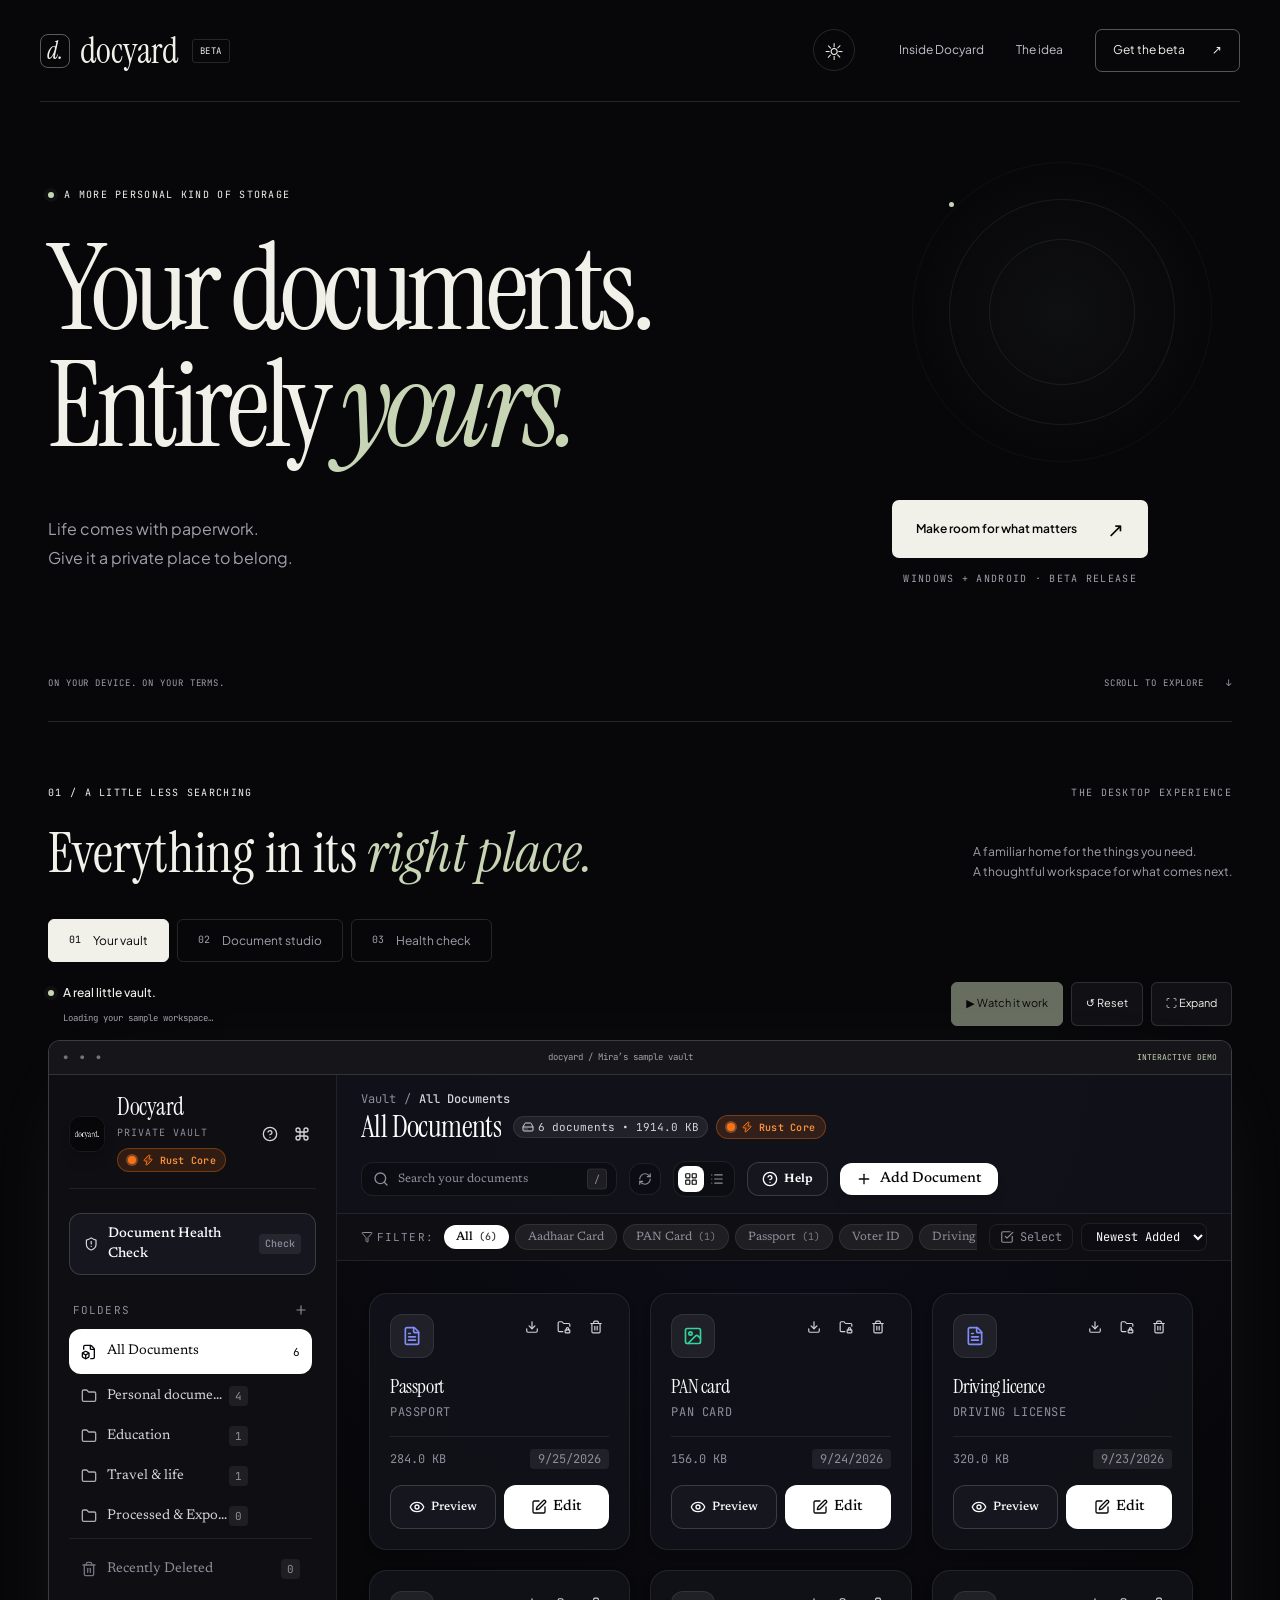
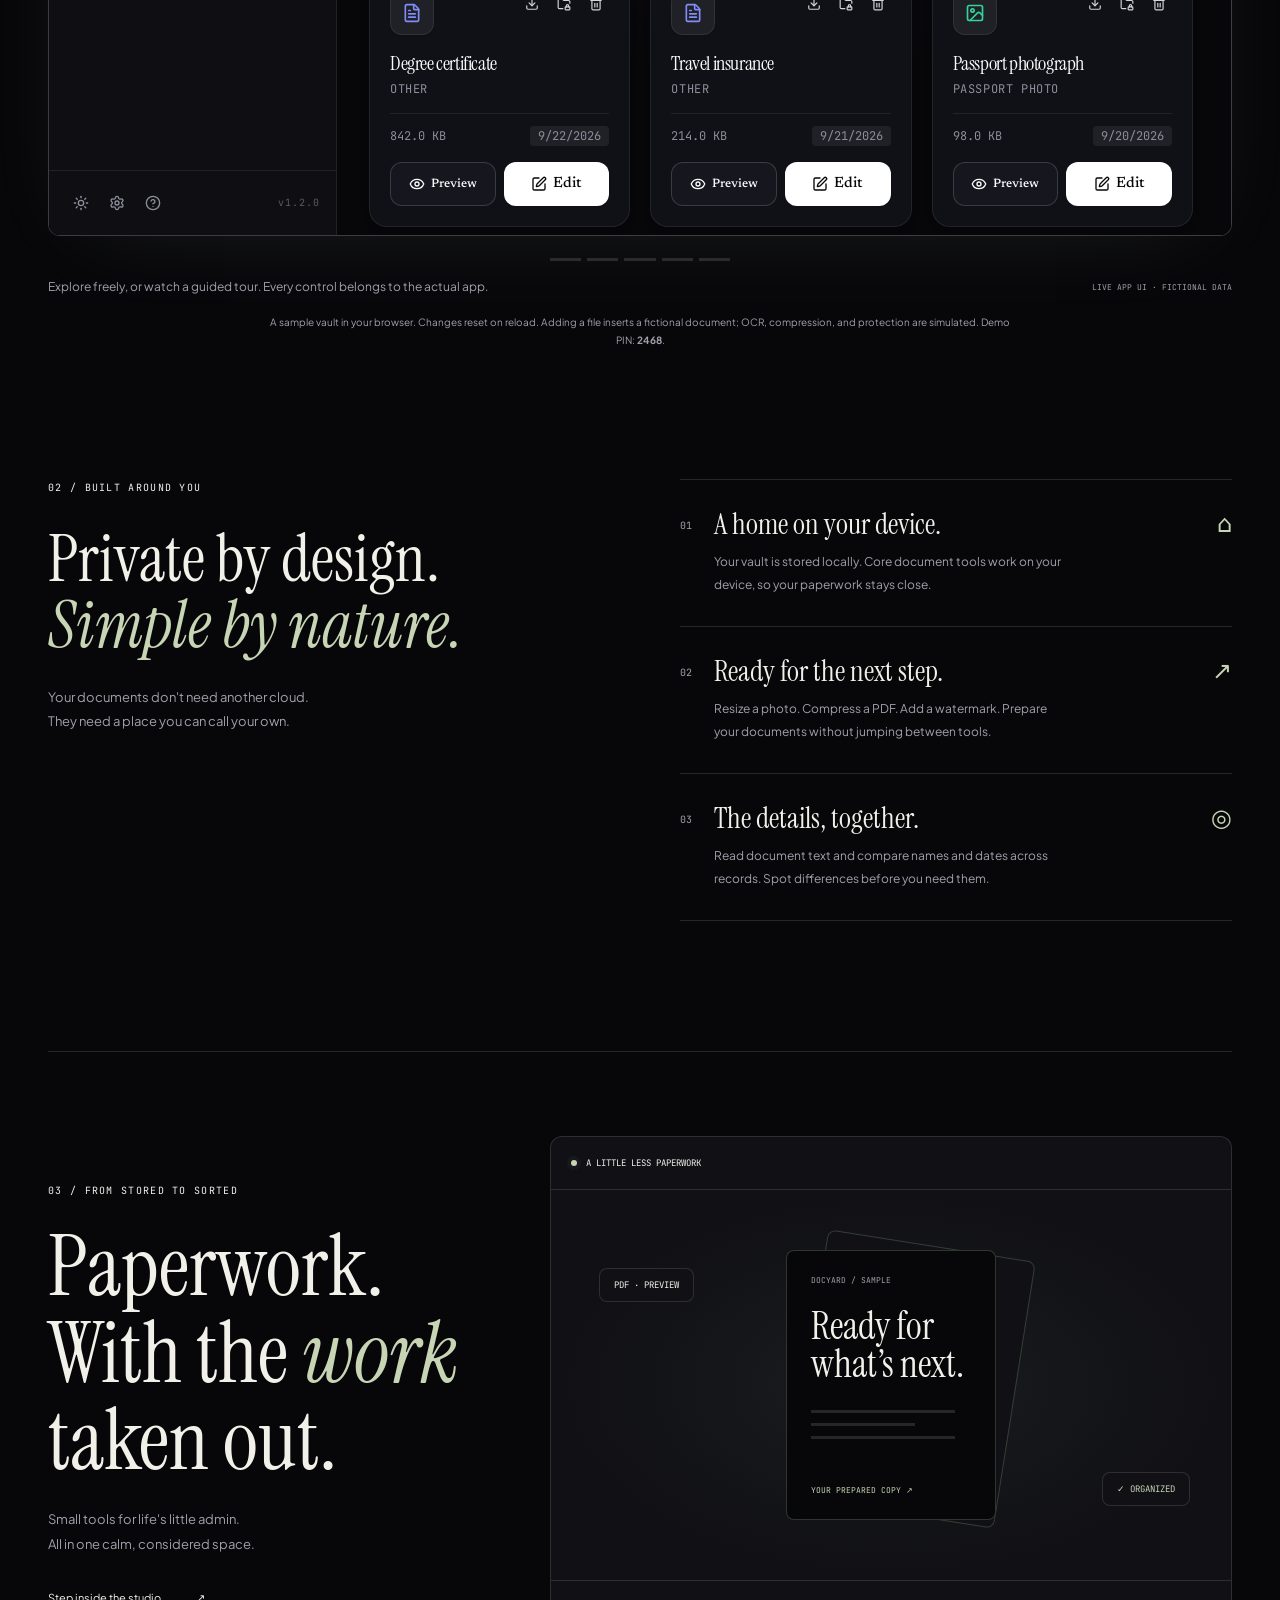
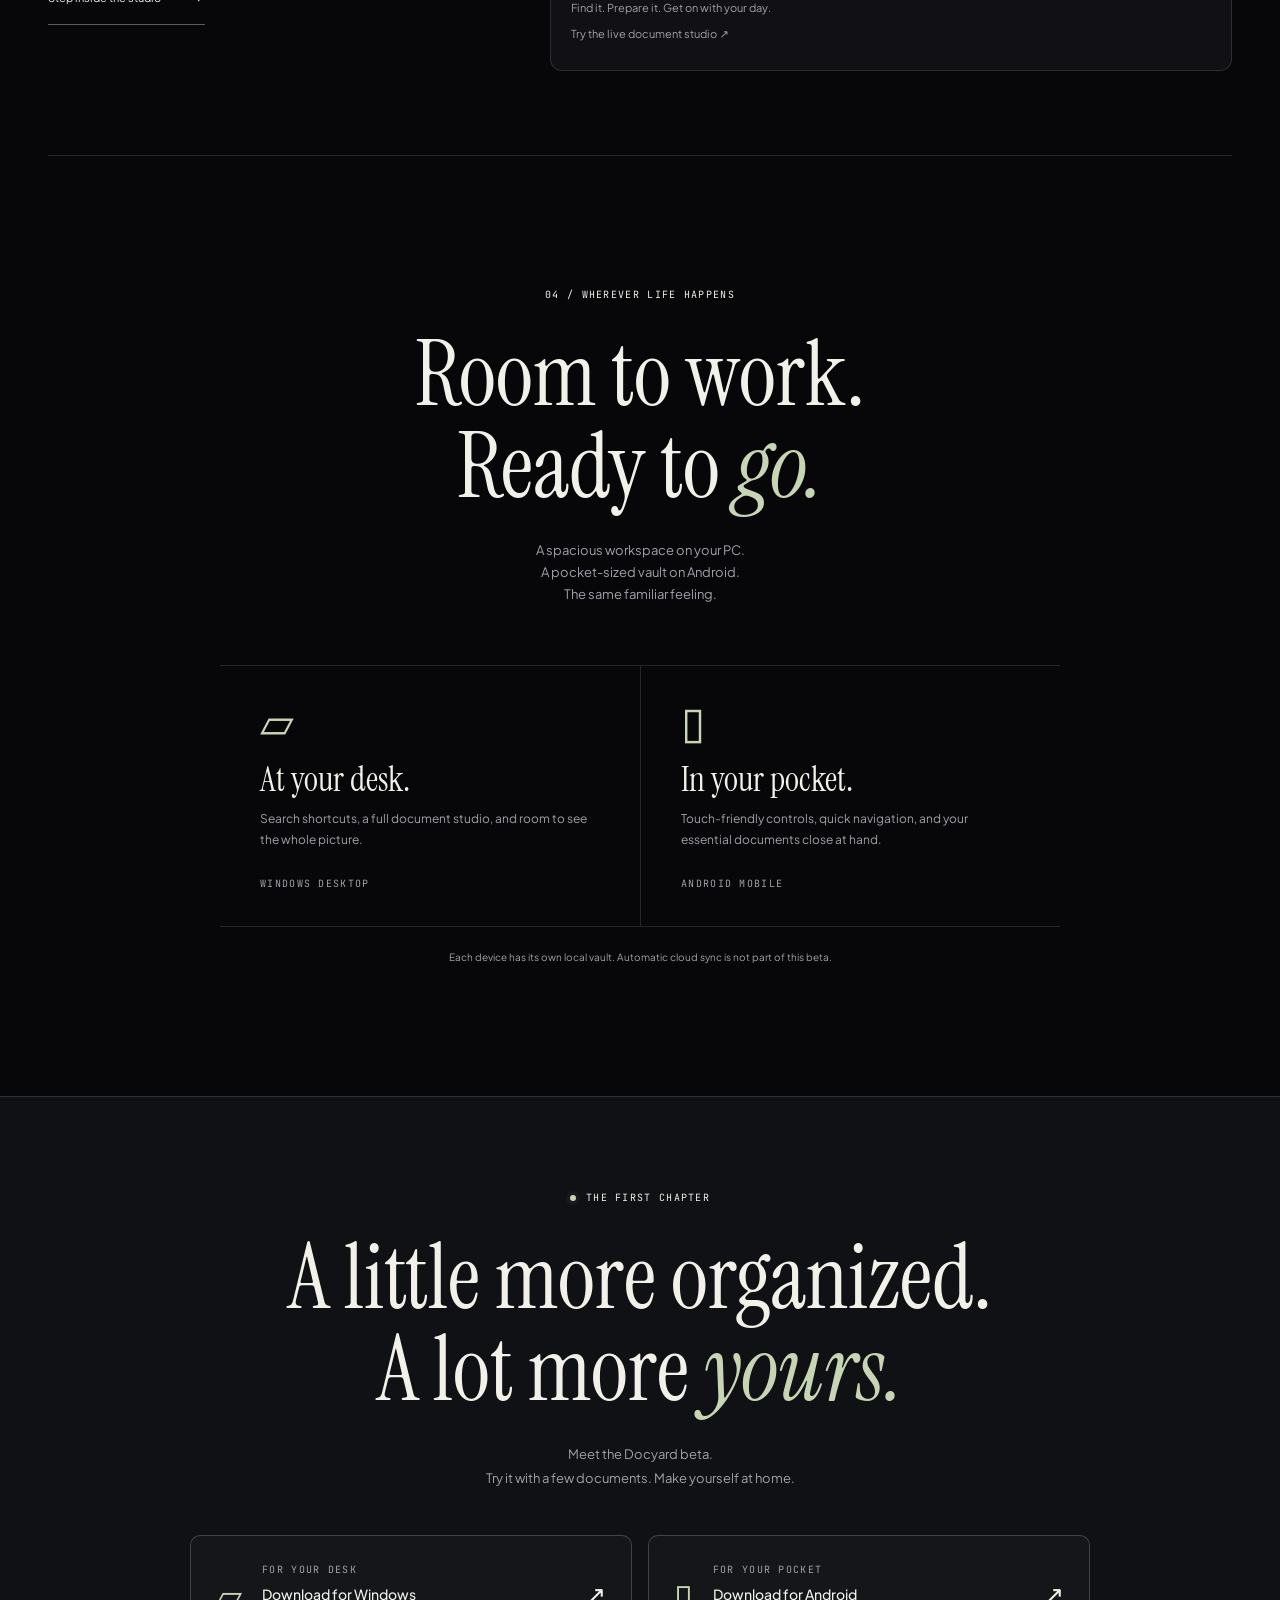
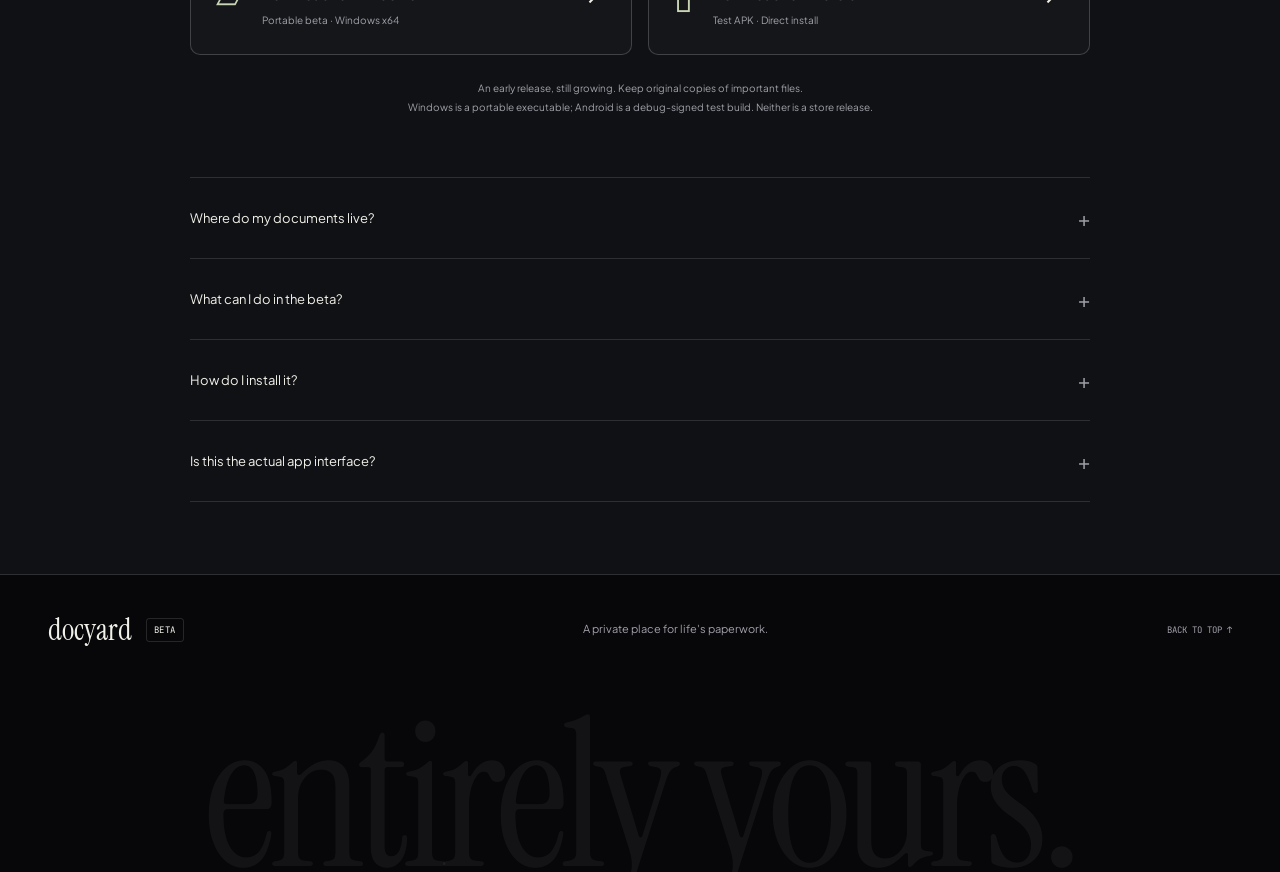
==== index.html @ c01f8063 "Publish further" ====
<!doctype html>
<html lang="en">
<head>
  <meta charset="utf-8">
  <meta name="viewport" content="width=device-width, initial-scale=1, viewport-fit=cover">
  <meta name="theme-color" content="#07070a">
  <meta name="description" content="Meet the Docyard beta. A private, on-device home for your documents, with thoughtful tools to organize, prepare, and check them. For Windows and Android.">
  <title>Docyard Beta — Your documents. Entirely yours.</title>
  <link rel="icon" href="data:image/svg+xml,%3Csvg xmlns='http://www.w3.org/2000/svg' viewBox='0 0 64 64'%3E%3Crect width='64' height='64' rx='16' fill='%2307070a'/%3E%3Cpath d='M20 15h14l11 11v23H20z' fill='none' stroke='%23f5f5ee' stroke-width='3'/%3E%3Cpath d='M34 15v12h11M27 36h12M27 42h8' fill='none' stroke='%23c7d5b5' stroke-width='3'/%3E%3C/svg%3E">
  <link rel="preload" href="assets/instrumentserif-regular.woff2" as="font" type="font/woff2" crossorigin>
  <link rel="stylesheet" href="styles.css">
  <script src="demo-site.js" defer></script><script src="script.js" defer></script>
</head>
<body>
  <a class="skip-link" href="#main">Skip to content</a>
  <div class="reading-progress" aria-hidden="true"></div>
  <header class="site-header">
    <a class="brand" href="#" aria-label="Docyard home"><span class="brand-mark" aria-hidden="true">d.</span>docyard<span class="beta-tag">BETA</span></a>
    <nav aria-label="Main navigation"><button class="theme-toggle" id="theme-toggle" aria-label="Switch to light theme">☼</button><a href="#tour">Inside Docyard</a><a href="#principles">The idea</a><a class="nav-cta" href="#beta">Get the beta <span aria-hidden="true">↗</span></a></nav>
  </header>
  <main id="main">
    <section class="hero wrap" aria-labelledby="hero-title">
      <div class="hero-orbit" aria-hidden="true"><span></span><i></i></div>
      <p class="eyebrow hero-in"><span class="status-dot"></span> A MORE PERSONAL KIND OF STORAGE</p>
      <h1 class="hero-in" id="hero-title">Your documents.<br>Entirely <em>yours.</em></h1>
      <div class="hero-bottom hero-in">
        <p>Life comes with paperwork.<br>Give it a private place to belong.</p>
        <div class="hero-action"><a class="button button-primary" href="#beta">Make room for what matters <span aria-hidden="true">↗</span></a><span class="micro">WINDOWS + ANDROID · BETA RELEASE</span></div>
      </div>
      <div class="hero-footnote"><span>ON YOUR DEVICE. ON YOUR TERMS.</span><a href="#tour" aria-label="Explore Docyard below">SCROLL TO EXPLORE <span aria-hidden="true">↓</span></a></div>
    </section>
    <section class="product-section wrap" id="tour" aria-labelledby="tour-title">
      <div class="section-top reveal"><span class="eyebrow">01 / A LITTLE LESS SEARCHING</span><span class="micro device-label">THE DESKTOP EXPERIENCE</span></div>
      <div class="product-heading reveal"><h2 id="tour-title">Everything in its <em>right place.</em></h2><p>A familiar home for the things you need.<br>A thoughtful workspace for what comes next.</p></div>
      <div class="tour-controls reveal" role="tablist" aria-label="Explore app screens">
        <button role="tab" id="tab-vault" aria-controls="tour-panel" aria-selected="true" data-screen="vault">01 <span>Your vault</span></button>
        <button role="tab" id="tab-editor" aria-controls="tour-panel" aria-selected="false" tabindex="-1" data-screen="editor">02 <span>Document studio</span></button>
        <button role="tab" id="tab-health" aria-controls="tour-panel" aria-selected="false" tabindex="-1" data-screen="health">03 <span>Health check</span></button>
      </div>
      <div class="demo-toolbar reveal">
        <div><span class="status-dot"></span><strong>A real little vault.</strong><span class="demo-status" id="demo-status">Loading your sample workspace…</span></div>
        <div class="demo-actions"><button id="play-tour" disabled>▶ Watch it work</button><button id="reset-demo">↺ Reset</button><button id="expand-demo" aria-expanded="false">⛶ Expand</button></div>
      </div>
      <div class="screen-stage reveal" role="tabpanel" id="tour-panel" aria-labelledby="tab-vault">
        <div class="screen-window">
          <div class="window-bar"><span class="window-dots" aria-hidden="true">● ● ●</span><span>docyard / Mira’s sample vault</span><span class="window-lock">INTERACTIVE DEMO</span></div>
          <iframe id="app-demo" title="Interactive Docyard sample vault" loading="lazy" sandbox="allow-scripts allow-same-origin allow-forms allow-downloads" src="demo/index.html?device=desktop" allow="fullscreen"></iframe>
        </div>
        <button class="exit-demo" id="exit-demo">← Back to website</button>
      </div>
      <div class="tour-progress" aria-hidden="true"><span></span><span></span><span></span><span></span><span></span></div>
      <div class="screen-caption"><p id="tour-caption" aria-live="polite">Explore freely, or watch a guided tour. Every control belongs to the actual app.</p><span>LIVE APP UI · FICTIONAL DATA</span></div>
      <p class="demo-disclosure">A sample vault in your browser. Changes reset on reload. Adding a file inserts a fictional document; OCR, compression, and protection are simulated. Demo PIN: <strong>2468</strong>.</p>
      <noscript><p>Enable JavaScript to explore the interactive vault. Downloads and release details are available below.</p></noscript>
    </section>
    <section class="principles wrap" id="principles" aria-labelledby="principles-title">
      <div class="principles-intro reveal"><span class="eyebrow">02 / BUILT AROUND YOU</span><h2 id="principles-title">Private by design.<br><em>Simple by nature.</em></h2><p>Your documents don't need another cloud.<br>They need a place you can call your own.</p></div>
      <div class="principles-list">
        <article class="principle reveal"><span class="principle-number">01</span><div><h3>A home on your device.</h3><p>Your vault is stored locally. Core document tools work on your device, so your paperwork stays close.</p></div><span class="principle-icon" aria-hidden="true">⌂</span></article>
        <article class="principle reveal"><span class="principle-number">02</span><div><h3>Ready for the next step.</h3><p>Resize a photo. Compress a PDF. Add a watermark. Prepare your documents without jumping between tools.</p></div><span class="principle-icon" aria-hidden="true">↗</span></article>
        <article class="principle reveal"><span class="principle-number">03</span><div><h3>The details, together.</h3><p>Read document text and compare names and dates across records. Spot differences before you need them.</p></div><span class="principle-icon" aria-hidden="true">◎</span></article>
      </div>
    </section>
    <section class="studio wrap" aria-labelledby="studio-title">
      <div class="studio-copy reveal"><span class="eyebrow">03 / FROM STORED TO SORTED</span><h2 id="studio-title">Paperwork.<br>With the <em>work</em><br>taken out.</h2><p>Small tools for life's little admin.<br>All in one calm, considered space.</p><a class="text-link" href="#tour" data-open-screen="editor">Step inside the studio <span aria-hidden="true">↗</span></a></div>
      <figure class="detail-screen workflow reveal"><div class="detail-screen-bar"><span class="status-dot"></span> A LITTLE LESS PAPERWORK</div><div class="workflow-scene" aria-hidden="true"><div class="workflow-sheet sheet-back"></div><div class="workflow-sheet sheet-front"><span>DOCYARD / SAMPLE</span><b>Ready for<br>what’s next.</b><i></i><i></i><i></i><small>YOUR PREPARED COPY ↗</small></div><span class="workflow-chip chip-one">PDF · PREVIEW</span><span class="workflow-chip chip-two">✓ ORGANIZED</span></div><figcaption>Find it. Prepare it. Get on with your day.<br><a class="text-link" href="#tour" data-open-screen="editor">Try the live document studio ↗</a></figcaption></figure>
    </section>
    <section class="device-section wrap" aria-labelledby="device-title">
      <div class="device-heading reveal"><span class="eyebrow">04 / WHEREVER LIFE HAPPENS</span><h2 id="device-title">Room to work.<br>Ready to <em>go.</em></h2><p>A spacious workspace on your PC.<br>A pocket-sized vault on Android.<br>The same familiar feeling.</p></div>
      <div class="device-notes reveal"><div><span class="device-symbol" aria-hidden="true">▱</span><h3>At your desk.</h3><p>Search shortcuts, a full document studio, and room to see the whole picture.</p><span class="micro">WINDOWS DESKTOP</span></div><div><span class="device-symbol" aria-hidden="true">▯</span><h3>In your pocket.</h3><p>Touch-friendly controls, quick navigation, and your essential documents close at hand.</p><span class="micro">ANDROID MOBILE</span></div></div>
      <p class="device-note reveal">Each device has its own local vault. Automatic cloud sync is not part of this beta.</p>
    </section>
    <section class="beta-section" id="beta" aria-labelledby="beta-title">
      <div class="wrap">
        <div class="beta-intro reveal"><span class="eyebrow"><span class="status-dot"></span> THE FIRST CHAPTER</span><h2 id="beta-title">A little more organized.<br>A lot more <em>yours.</em></h2><p>Meet the Docyard beta.<br>Try it with a few documents. Make yourself at home.</p></div>
        <div class="download-grid reveal" id="downloads">
          <a class="download-card" data-platform="windows" href="downloads/docyard-windows-beta.exe" download><span class="download-icon" aria-hidden="true">▱</span><span class="download-body"><span class="micro">FOR YOUR DESK</span><strong>Download for Windows</strong><span class="download-meta">Portable beta · Windows x64</span></span><span class="download-arrow" aria-hidden="true">↗</span></a>
          <a class="download-card" data-platform="android" href="downloads/docyard-android-beta.apk" download><span class="download-icon" aria-hidden="true">▯</span><span class="download-body"><span class="micro">FOR YOUR POCKET</span><strong>Download for Android</strong><span class="download-meta">Test APK · Direct install</span></span><span class="download-arrow" aria-hidden="true">↗</span></a>
        </div>
        <p class="beta-note reveal">An early release, still growing. Keep original copies of important files.<br>Windows is a portable executable; Android is a debug-signed test build. Neither is a store release.</p>
        <div class="faq reveal" aria-label="Beta questions">
          <details><summary>Where do my documents live?<span aria-hidden="true">+</span></summary><p>Your vault lives on the device where you add your documents. Core processing runs locally. Links to external guidance open websites in your browser.</p></details>
          <details><summary>What can I do in the beta?<span aria-hidden="true">+</span></summary><p>Organize PDFs and images into folders, find records, preview documents, read text, prepare images and PDFs, add watermarks, and check consistency across your records. OCR results should always be reviewed.</p></details>
          <details><summary>How do I install it?<span aria-hidden="true">+</span></summary><p>On Windows, download the portable executable and open it. The desktop interface uses Microsoft Edge WebView2. On Android, download the test APK, open it, and follow your device's installation prompts. The Android beta is distributed directly rather than through the Play Store.</p></details>
          <details><summary>Is this the actual app interface?<span aria-hidden="true">+</span></summary><p>Yes. The interactive vault runs the same screens and styles as the app, with its mobile layout on narrow screens and desktop layout on wider screens. It uses fictional records in memory. Native OCR, file processing, and encryption are simulated here; install the beta to use them on your device.</p></details>
        </div>
      </div>
    </section>
  </main>
  <footer class="wrap site-footer"><a class="brand" href="#">docyard<span class="beta-tag">BETA</span></a><p>A private place for life's paperwork.</p><a href="#main">BACK TO TOP ↑</a><span class="footer-word" aria-hidden="true">entirely yours.</span></footer>
</body>
</html>
---- styles.css ----
@font-face{font-family:Instrument;src:url('assets/instrumentserif-regular.woff2') format('woff2');font-display:swap;font-weight:400}
@font-face{font-family:Instrument;src:url('assets/instrumentserif-italic.woff2') format('woff2');font-display:swap;font-style:italic}
@font-face{font-family:Jakarta;src:url('assets/plusjakartasans-variable.woff2') format('woff2');font-display:swap;font-weight:200 800}
@font-face{font-family:JetBrains;src:url('assets/jetbrainsmono-variable.woff2') format('woff2');font-display:swap;font-weight:100 800}
:root{color-scheme:dark;--bg:#07070a;--surface:#101015;--line:#ffffff20;--text:#f1f0e9;--muted:#a0a0aa;--sage:#c7d5b5;--serif:Instrument,Georgia,serif;--sans:Jakarta,system-ui,sans-serif;--mono:JetBrains,monospace}
*{box-sizing:border-box}html{scroll-behavior:smooth;scroll-padding-top:100px}body{margin:0;background:var(--bg);color:var(--text);font-family:var(--sans);font-size:14px;line-height:1.7;-webkit-font-smoothing:antialiased}::selection{background:var(--sage);color:var(--bg)}a{color:inherit;text-decoration:none}button{font:inherit;color:inherit;cursor:pointer}a,button,summary{touch-action:manipulation}button:focus-visible,a:focus-visible,summary:focus-visible,[tabindex]:focus-visible{outline:2px solid var(--sage);outline-offset:6px}img{display:block;width:100%;height:auto}h1,h2,h3,p,figure{margin:0}h1,h2,h3{font-family:var(--serif);font-weight:400;line-height:1.02}h2 em,h1 em{font-weight:400;color:var(--sage)}.wrap{width:min(1200px,calc(100% - 96px));margin-inline:auto}.eyebrow,.micro{font-family:var(--mono);font-size:10px;letter-spacing:.13em;line-height:1.7}.eyebrow{display:flex;align-items:center;gap:10px}.micro{color:var(--muted)}.status-dot{width:6px;height:6px;background:var(--sage);border-radius:50%;display:inline-block;box-shadow:0 0 0 4px #c7d5b50b}
.site-header{width:min(1376px,calc(100% - 80px));margin:auto;display:flex;align-items:center;justify-content:space-between;height:102px;border-bottom:1px solid var(--line);position:relative;z-index:5}.brand{display:inline-flex;align-items:center;gap:10px;font-family:var(--serif);font-size:36px;line-height:1}.brand-mark{font:italic 24px var(--serif);border:1px solid #ffffff55;border-radius:8px;width:30px;height:34px;display:grid;place-items:center}.beta-tag{font:9px var(--mono);border:1px solid var(--line);padding:5px 7px;align-self:center;border-radius:3px;letter-spacing:.05em;margin-left:4px}.site-header nav{display:flex;align-items:center;gap:32px;font-size:12px}.site-header nav>a{padding:10px 0;color:#c2c2ca}.site-header nav>a:hover{color:var(--text)}.site-header .nav-cta{padding:10px 17px;border:1px solid #ffffff50;border-radius:7px;color:var(--text)}.nav-cta span{margin-left:25px}
.hero{position:relative;padding-top:84px}.hero h1{font-size:clamp(76px,9.4vw,138px);letter-spacing:-.045em;margin:27px 0 37px;line-height:.97;position:relative;z-index:1}.hero h1 em{padding-right:.12em}.hero-bottom{display:flex;justify-content:space-between;align-items:center;max-width:1100px}.hero-bottom>p{font-size:16px;color:var(--muted);line-height:1.8}.hero-action{display:flex;flex-direction:column;align-items:center;gap:12px}.button{display:inline-flex;align-items:center;justify-content:space-between;gap:30px;min-height:54px;padding:12px 24px;border-radius:7px;font-size:12px;font-weight:600;transition:transform .2s,background .2s}.button:hover{transform:translateY(-3px)}.button-primary{background:var(--text);color:var(--bg)}.button-primary:hover{background:var(--sage)}.button span{font-size:20px;font-weight:400}.hero-footnote{display:flex;justify-content:space-between;margin-top:64px;padding:26px 0 32px;border-bottom:1px solid var(--line);color:var(--muted);font:9px var(--mono);letter-spacing:.1em}.hero-footnote a{display:flex;gap:22px}.hero-orbit{position:absolute;right:20px;top:60px;width:300px;height:300px;border:1px solid #c7d5b50b;border-radius:50%;pointer-events:none}.hero-orbit::before,.hero-orbit::after{content:'';position:absolute;inset:36px;border:1px solid #c7d5b516;border-radius:50%}.hero-orbit::after{inset:76px}.hero-orbit span{position:absolute;inset:0;border-radius:50%;animation:orbit 26s linear infinite}.hero-orbit span::before{content:'';position:absolute;top:39px;left:36px;width:5px;height:5px;border-radius:50%;background:var(--sage);box-shadow:0 0 24px #c7d5b550}.hero-orbit i{position:absolute;inset:0;background:radial-gradient(circle,#c7d5b50b,transparent 70%)}@keyframes orbit{to{transform:rotate(360deg)}}
.product-section{padding-top:62px;position:relative}.section-top{display:flex;align-items:center;justify-content:space-between}.product-heading{display:flex;justify-content:space-between;align-items:end;margin:24px 0 36px;gap:30px}.product-heading h2{font-size:56px;max-width:560px}.product-heading p{font-size:12px;color:var(--muted);max-width:290px}.tour-controls{display:flex;gap:8px;margin-bottom:18px}.tour-controls button{display:flex;gap:12px;background:transparent;border:1px solid var(--line);border-radius:6px;padding:13px 20px;font:10px var(--mono);color:var(--muted);transition:background .2s,color .2s}.tour-controls button span{font-family:var(--sans);font-size:12px}.tour-controls button[aria-selected=true]{background:var(--text);border-color:var(--text);color:var(--bg)}.screen-stage{position:relative;perspective:1400px;padding:0 30px}.screen-window{overflow:hidden;border:1px solid #ffffff30;border-radius:12px;box-shadow:0 20px 90px -40px #c7d5b524;transform-origin:center;transition:transform .28s ease-out;background:var(--surface)}.window-bar{height:34px;display:flex;align-items:center;justify-content:space-between;padding:0 14px;background:#15151a;color:#a0a0aa;font:9px var(--mono);border-bottom:1px solid var(--line)}.window-dots{font-size:9px;letter-spacing:3px;color:#73737e}.window-lock{font-size:8px;color:var(--sage)}.stage-label{position:absolute;top:55%;font:8px/1.8 var(--mono);letter-spacing:.15em;color:#a0a0aa;writing-mode:vertical-rl}.stage-label-left{left:0;transform:rotate(180deg)}.stage-label-right{right:0}.screen-caption{display:flex;justify-content:space-between;align-items:center;padding:22px 30px;color:var(--muted);gap:24px}.screen-caption p{font-size:12px}.screen-caption>span{font:8px var(--mono);white-space:nowrap}
.principles{padding-block:130px;display:grid;grid-template-columns:1fr 1fr;gap:80px}.principles h2{font-size:65px;margin:30px 0 26px}.principles-intro>p,.studio-copy>p{font-size:13px;color:var(--muted);line-height:1.9}.principle{display:flex;align-items:start;gap:22px;padding:30px 0;border-top:1px solid var(--line)}.principle:last-child{border-bottom:1px solid var(--line)}.principle-number{font:10px var(--mono);color:var(--muted);padding-top:9px}.principle h3{font-size:29px;margin-bottom:12px}.principle p{font-size:12px;line-height:1.85;color:var(--muted);max-width:350px}.principle-icon{margin-left:auto;font-size:24px;color:var(--sage);line-height:1}.studio{padding-block:84px;border-top:1px solid var(--line);border-bottom:1px solid var(--line);display:grid;grid-template-columns:.8fr 1.2fr;align-items:center;gap:48px}.studio h2{font-size:85px;margin:24px 0}.text-link{display:inline-flex;align-items:center;gap:35px;padding:16px 0;margin-top:16px;border-bottom:1px solid #ffffff55;font-size:11px}.text-link:hover{color:var(--sage)}.detail-screen{border-radius:12px;border:1px solid var(--line);overflow:hidden;background:var(--surface)}.detail-screen-bar{display:flex;align-items:center;gap:9px;padding:20px;font:9px var(--mono);border-bottom:1px solid var(--line)}.detail-screen figcaption{padding:18px 20px;font-size:11px;color:var(--muted);border-top:1px solid var(--line)}
.device-section{padding-block:130px}.device-heading{text-align:center;display:flex;flex-direction:column;align-items:center}.device-heading h2{font-size:90px;margin:26px 0}.device-heading p{color:var(--muted);font-size:13px}.device-notes{display:grid;grid-template-columns:1fr 1fr;max-width:840px;margin:60px auto 0;border-block:1px solid var(--line)}.device-notes>div{padding:32px 40px}.device-notes>div+div{border-left:1px solid var(--line)}.device-symbol{font-size:44px;line-height:1;color:var(--sage)}.device-notes h3{font-size:34px;margin:18px 0 12px}.device-notes p{font-size:12px;color:var(--muted);margin-bottom:20px}.device-note{text-align:center;color:var(--muted);font-size:10px;margin-top:22px}
.beta-section{background:#101114;border-block:1px solid var(--line);padding:92px 0 72px;position:relative}.beta-intro{text-align:center;display:flex;align-items:center;flex-direction:column}.beta-intro h2{font-size:90px;margin:26px 0}.beta-intro p{color:var(--muted);font-size:13px;line-height:1.85}.download-grid{display:grid;grid-template-columns:1fr 1fr;gap:16px;max-width:900px;margin:45px auto 0}.download-card{padding:25px;display:flex;align-items:center;gap:20px;border:1px solid #ffffff30;border-radius:10px;background:#15161a;transition:transform .2s,border-color .2s,background .2s}.download-card:hover{transform:translateY(-4px);border-color:var(--sage);background:#1b1e1b}.download-icon{font-size:34px;color:var(--sage)}.download-body{display:flex;flex-direction:column;gap:5px}.download-body strong{font-size:14px;font-weight:500}.download-meta{font-size:10px;color:var(--muted)}.download-arrow{margin-left:auto;font-size:25px}.beta-note{text-align:center;font-size:10px;line-height:1.9;color:var(--muted);margin:24px 0 60px}.faq{max-width:900px;margin:auto}.faq details{border-top:1px solid var(--line)}.faq details:last-child{border-bottom:1px solid var(--line)}.faq summary{list-style:none;display:flex;justify-content:space-between;align-items:center;gap:20px;cursor:pointer;padding:23px 0;font-size:13px}.faq summary::-webkit-details-marker{display:none}.faq summary span{font-size:20px;color:var(--muted);transition:transform .2s}.faq details[open] summary span{transform:rotate(45deg)}.faq details p{padding:0 40px 24px 0;max-width:730px;color:var(--muted);font-size:12px}
.site-footer{padding:40px 0 0;display:flex;align-items:center;justify-content:space-between;flex-wrap:wrap;gap:24px;overflow:hidden}.site-footer>.brand{font-size:30px}.site-footer>p{color:var(--muted);font-size:11px}.site-footer>a:last-of-type{font:9px var(--mono);color:var(--muted)}.footer-word{flex:1 1 100%;text-align:center;font:clamp(80px,16vw,230px)/1 var(--serif);letter-spacing:-.04em;color:#ffffff0d;margin-top:25px;margin-bottom:-.13em;white-space:nowrap}.skip-link{position:fixed;top:10px;left:10px;z-index:100;background:var(--text);color:var(--bg);padding:10px;transform:translateY(-200%)}.skip-link:focus{transform:none}.reading-progress{height:2px;background:var(--sage);position:fixed;left:0;right:0;top:0;transform:scaleX(0);transform-origin:left;z-index:20}
@media(min-width:1600px){.hero h1{font-size:150px}}
@media(max-width:1023px){.wrap{width:calc(100% - 56px)}.site-header{width:calc(100% - 56px)}.hero{padding-top:68px}.hero-orbit{width:220px;height:220px;right:0}.product-heading h2{font-size:46px}.principles{gap:40px;padding-block:90px}.principles h2{font-size:55px}.studio{gap:28px}.studio h2{font-size:65px}.device-heading h2,.beta-intro h2{font-size:75px}.screen-stage{padding:0}.stage-label{display:none}.screen-caption{padding-inline:0}.hero-bottom>p{font-size:14px}}
@media(max-width:767px){html{scroll-padding-top:24px}.wrap{width:calc(100% - 40px)}.site-header{width:calc(100% - 40px);height:82px}.brand{font-size:30px;gap:8px}.brand-mark{display:none}.site-header nav{gap:0}.site-header nav>a:not(.nav-cta){display:none}.site-header .nav-cta{font-size:11px;padding:10px 13px}.nav-cta span{margin-left:12px}.hero{padding-top:56px}.eyebrow,.micro{font-size:8px;letter-spacing:.1em}.hero h1{font-size:clamp(59px,12.7vw,94px);margin:25px 0 30px;letter-spacing:-.04em}.hero-orbit{top:80px;right:0;width:170px;height:170px;opacity:.5}.hero-bottom{display:block}.hero-bottom>p{font-size:13px}.hero-action{align-items:start;margin-top:27px}.button{min-height:52px;padding:13px 20px;font-size:11px;gap:24px}.hero-action .micro{margin-left:3px}.hero-footnote{margin-top:38px;font-size:7px;letter-spacing:.02em;padding:24px 0}.hero-footnote a{gap:8px}.product-section{padding-top:40px}.section-top{gap:8px}.device-label{font-size:7px;max-width:110px;text-align:right}.product-heading{display:block;margin:20px 0 26px}.product-heading h2{font-size:43px;max-width:320px}.product-heading p{font-size:11px;margin-top:18px}.tour-controls{gap:5px;justify-content:space-between}.tour-controls button{flex:1;justify-content:center;padding:14px 8px;gap:0;font-size:0;min-height:44px}.tour-controls button>span{font-size:10px}.screen-stage{max-width:350px;margin:auto}.screen-window{border-radius:22px;border:5px solid #242429;background:#101015}.window-bar{display:none}.screen-window img{aspect-ratio:390/844}.screen-caption{display:block;max-width:350px;margin:auto;padding:18px 6px}.screen-caption p{font-size:11px}.screen-caption>span{display:block;margin-top:8px;font-size:7px}.principles{padding-block:70px;grid-template-columns:1fr;gap:35px}.principles h2{font-size:53px;margin:20px 0}.principles-intro>p{font-size:12px}.principle{padding:24px 0;gap:17px}.principle h3{font-size:29px}.principle p{font-size:11px}.studio{padding-block:55px;grid-template-columns:1fr;gap:35px}.studio h2{font-size:69px}.studio-copy>p{font-size:12px}.detail-screen{max-width:350px;margin:auto}.detail-screen img{aspect-ratio:390/844}.detail-screen-bar{padding:16px;font-size:8px}.detail-screen figcaption{font-size:10px}.device-section{padding-block:70px}.device-heading h2{font-size:66px;margin:20px 0}.device-heading p{font-size:12px}.device-notes{margin-top:35px;grid-template-columns:1fr}.device-notes>div{padding:26px 10px;display:grid;grid-template-columns:48px 1fr;column-gap:15px}.device-notes>div+div{border-left:0;border-top:1px solid var(--line)}.device-symbol{grid-row:1/4;padding-top:10px}.device-notes h3{font-size:32px;margin:0 0 12px}.device-notes p{font-size:11px;max-width:320px;margin-bottom:15px}.device-note{font-size:9px;max-width:300px;margin:18px auto 0}.beta-section{padding:65px 0 45px}.beta-intro h2{font-size:clamp(43px,10vw,65px);margin:22px -5px}.beta-intro p{font-size:12px}.download-grid{grid-template-columns:1fr;margin-top:30px;gap:12px}.download-card{padding:20px;gap:15px}.download-body strong{font-size:13px}.download-meta{font-size:9px}.beta-note{font-size:9px;margin:22px 5px 40px}.faq summary{font-size:11px;min-height:64px;padding:18px 0}.faq details p{font-size:11px;padding-right:10px}.site-footer{padding-top:28px;gap:20px}.site-footer>.brand{font-size:29px}.site-footer>p{font-size:9px;order:3;flex:1 1 100%}.site-footer>a:last-of-type{font-size:8px}.footer-word{order:4;font-size:21vw;margin-top:0}.reading-progress{height:2px}}
@media(prefers-reduced-motion:reduce){html{scroll-behavior:auto}*,*::before,*::after{animation-duration:.01ms!important;animation-iteration-count:1!important;transition-duration:.01ms!important}.hero-orbit span{animation:none}.screen-window{transform:none!important}}

:root[data-theme=light]{color-scheme:light;--bg:#f5f4ef;--surface:#eaece4;--line:#25322526;--text:#20281f;--muted:#5e695e;--sage:#486442}
[data-theme=light] .beta-section,[data-theme=light] .download-card,[data-theme=light] .window-bar{background:var(--surface)}
[data-theme=light] .site-header nav>a{color:var(--muted)}[data-theme=light] .brand-mark,[data-theme=light] .site-header .nav-cta,[data-theme=light] .download-card,[data-theme=light] .screen-window{border-color:var(--line)}[data-theme=light] .footer-word{color:#25322512}
.theme-toggle{border:1px solid var(--line);background:transparent;border-radius:50%;width:42px;height:42px;font-size:23px;margin-right:12px}
.demo-toolbar{display:flex;justify-content:space-between;align-items:center;gap:20px;margin:20px 0 14px}.demo-toolbar>div:first-child{display:flex;align-items:center;gap:9px;flex-wrap:wrap}.demo-toolbar strong{font-size:12px;font-weight:500}.demo-status{font:9px var(--mono);color:var(--muted);flex-basis:100%;padding-left:15px}.demo-actions{display:flex;gap:8px;flex-shrink:0}.demo-actions button,.exit-demo{border:1px solid var(--line);border-radius:6px;background:var(--surface);padding:11px 14px;font-size:11px;min-height:44px}.demo-actions button:first-child{background:var(--sage);color:var(--bg);border-color:var(--sage)}.demo-actions button:disabled{opacity:.5;cursor:wait}.demo-actions button:hover{filter:brightness(1.12)}
.screen-stage{padding:0}.screen-window{transform:none!important}#app-demo{display:block;width:100%;height:760px;border:0;background:var(--bg);color-scheme:normal}.tour-progress{display:flex;gap:6px;max-width:180px;margin:22px auto 0}.tour-progress span{height:3px;background:var(--line);flex:1;position:relative}.tour-progress span::after{content:'';position:absolute;inset:0;background:var(--sage);transform:scaleX(0);transform-origin:left;transition:transform .6s ease}.tour-progress span.active::after{transform:scaleX(1)}.screen-caption{padding:16px 0}.demo-disclosure{max-width:760px;margin:0 auto;color:var(--muted);font-size:10px;line-height:1.8;text-align:center}.exit-demo{display:none}.demo-expanded{overflow:hidden}.screen-stage.expanded{position:fixed;inset:0;z-index:100;max-width:none;width:100%;height:100dvh;margin:0;background:var(--bg);padding:58px 0 0;animation:demo-expand .35s cubic-bezier(.16,1,.3,1)}.expanded .screen-window{border:0;border-radius:0;height:100%;box-shadow:none}.expanded .window-bar{display:none}.expanded #app-demo{height:100%}.expanded .exit-demo{display:block;position:absolute;top:7px;right:12px}.expanded::before{content:'DOCYARD / INTERACTIVE SAMPLE';position:absolute;left:16px;top:21px;font:9px var(--mono);color:var(--muted)}@keyframes demo-expand{from{opacity:0;transform:translateY(20px) scale(.98)}to{opacity:1;transform:none}}
.workflow{width:100%}.workflow-scene{height:390px;position:relative;display:grid;place-items:center;overflow:hidden;background:radial-gradient(ellipse at 50% 50%,#a5c39512,transparent 70%)}.workflow-sheet{position:absolute;width:210px;height:270px;border-radius:8px;border:1px solid #a5c39540;background:var(--surface)}.sheet-back{transform:translate(20px,-6px) rotate(9deg);animation:paper-back 8s ease-in-out infinite}.sheet-front{padding:24px;background:var(--bg);display:flex;flex-direction:column;animation:paper-float 8s ease-in-out infinite}.sheet-front>span{font:8px var(--mono);color:var(--muted)}.sheet-front b{font:38px/1 var(--serif);font-weight:400;margin:22px 0}.sheet-front i{height:3px;background:var(--line);margin:5px 0;width:90%}.sheet-front i:nth-of-type(2){width:65%}.sheet-front small{font:8px var(--mono);color:var(--sage);margin-top:auto}.workflow-chip{position:absolute;padding:10px 14px;border:1px solid var(--line);border-radius:8px;background:var(--surface);font:9px var(--mono);animation:chip-float 8s ease-in-out infinite}.chip-one{left:7%;top:20%}.chip-two{right:6%;bottom:19%;color:var(--sage);animation-delay:-4s}.workflow figcaption .text-link{margin:0;padding:8px 0;border:0;font-size:11px}@keyframes paper-float{0%,100%{transform:translateY(6px) rotate(-5deg)}50%{transform:translateY(-9px) rotate(-2deg)}}@keyframes paper-back{0%,100%{transform:translate(20px,-6px) rotate(9deg)}50%{transform:translate(26px,2px) rotate(12deg)}}@keyframes chip-float{0%,100%{transform:translateY(7px)}50%{transform:translateY(-7px)}}
@media(min-width:768px) and (max-width:863px){.product-section.wrap{width:100%}.product-section> :not(.screen-stage){margin-left:20px;margin-right:20px}.screen-window{border-inline:0;border-radius:0}}
@media(max-width:767px){.demo-toolbar{display:block}.demo-actions{margin-top:14px;gap:6px}.demo-actions button{padding:10px 11px;font-size:10px}.demo-actions button:first-child{flex:1}.screen-stage{max-width:430px;width:calc(100% + 40px);margin-left:-20px;border:0}.screen-window{border:0;border-radius:0}#app-demo{height:760px}.screen-caption{max-width:none}.demo-disclosure{font-size:9px}.theme-toggle{width:36px;height:36px;font-size:21px;margin-right:8px}.demo-expanded .screen-stage{margin-left:0}.expanded::before{font-size:7px;left:10px}.workflow-scene{height:350px}.workflow-chip{font-size:8px;padding:8px}.workflow-sheet{width:185px;height:250px}}
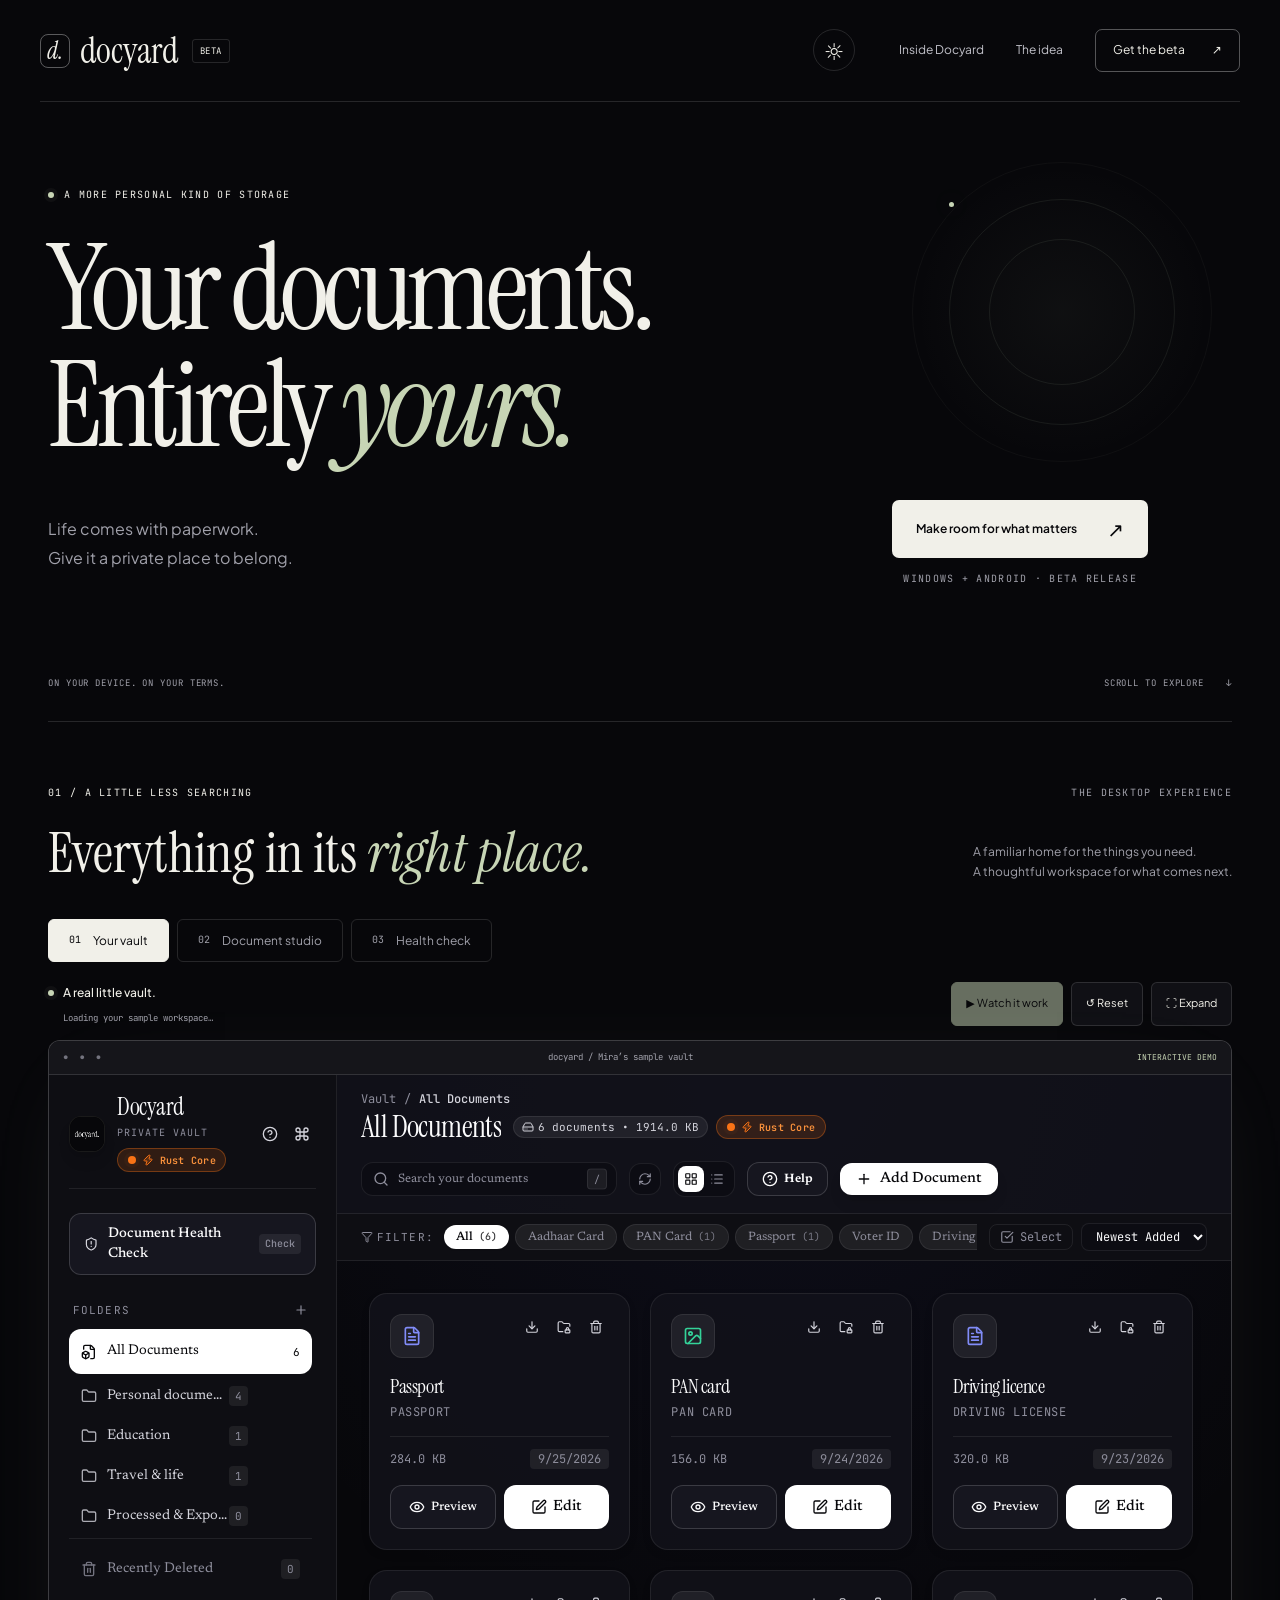
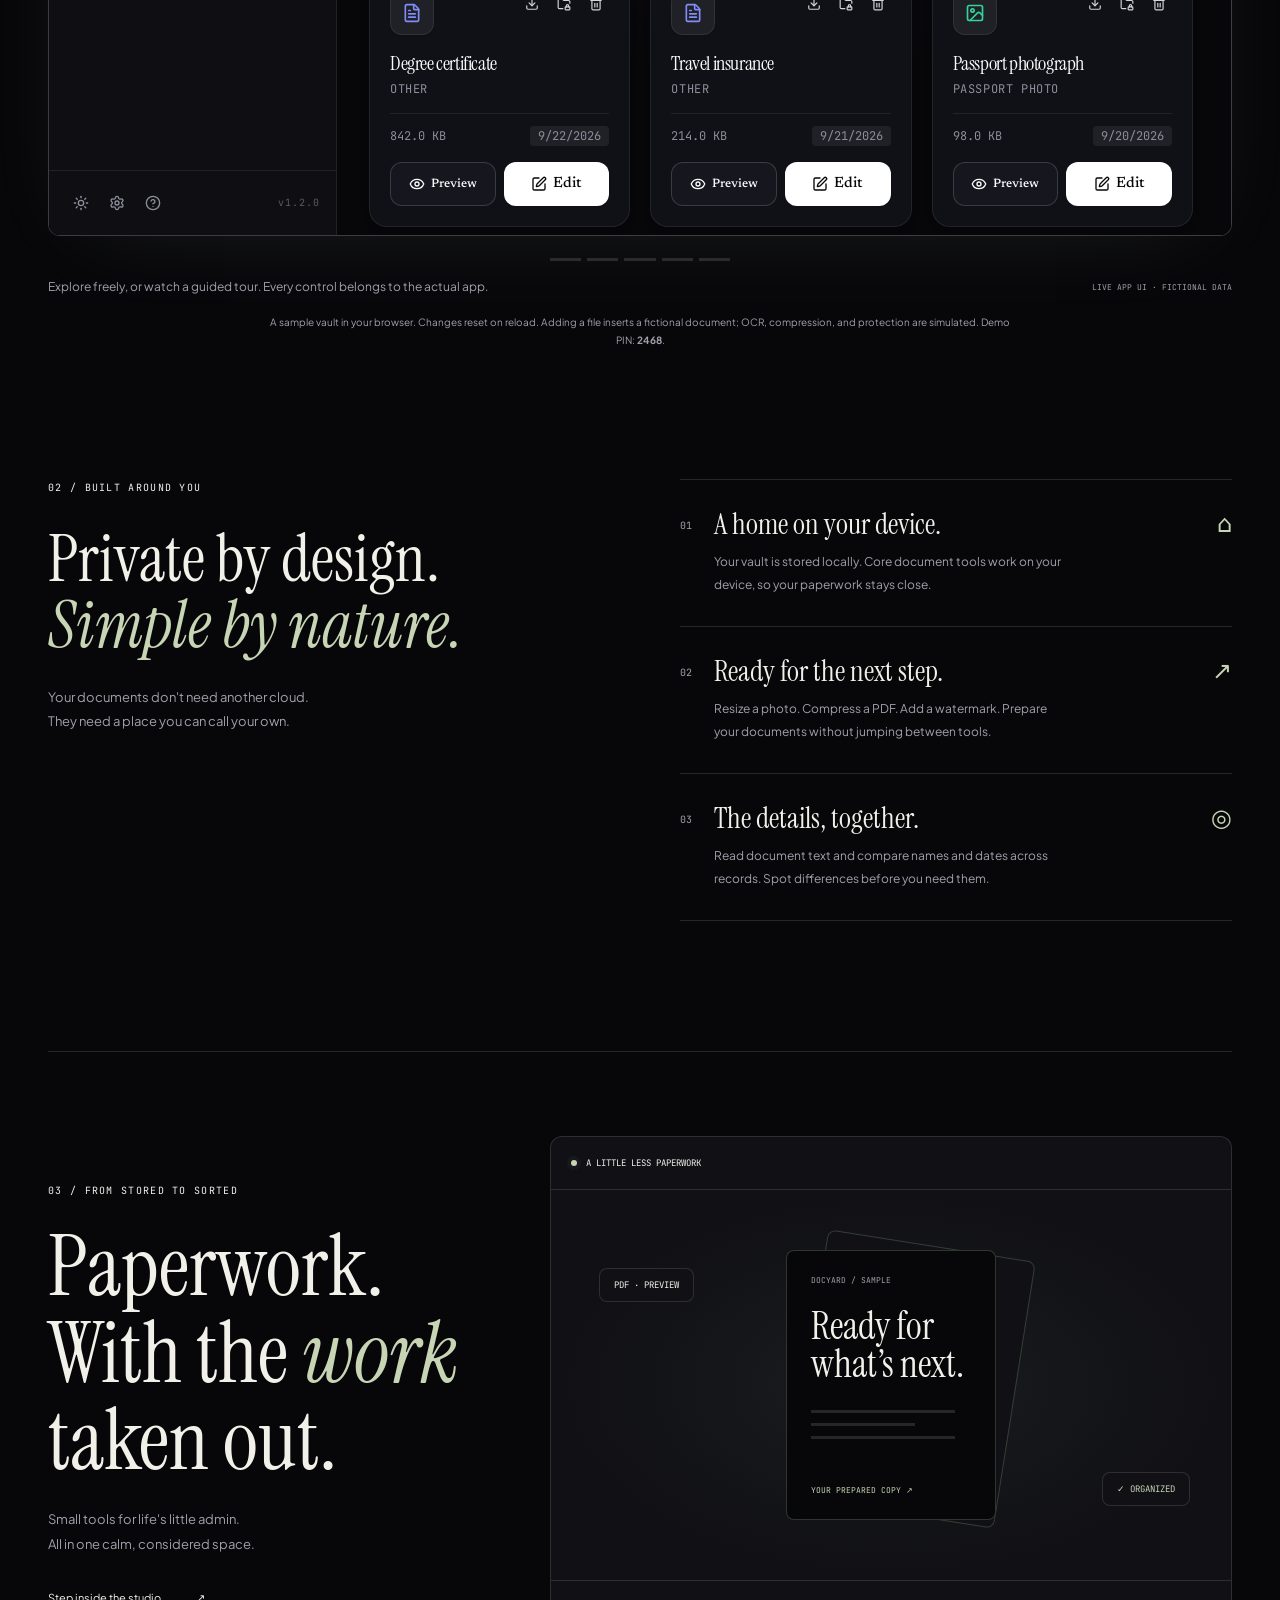
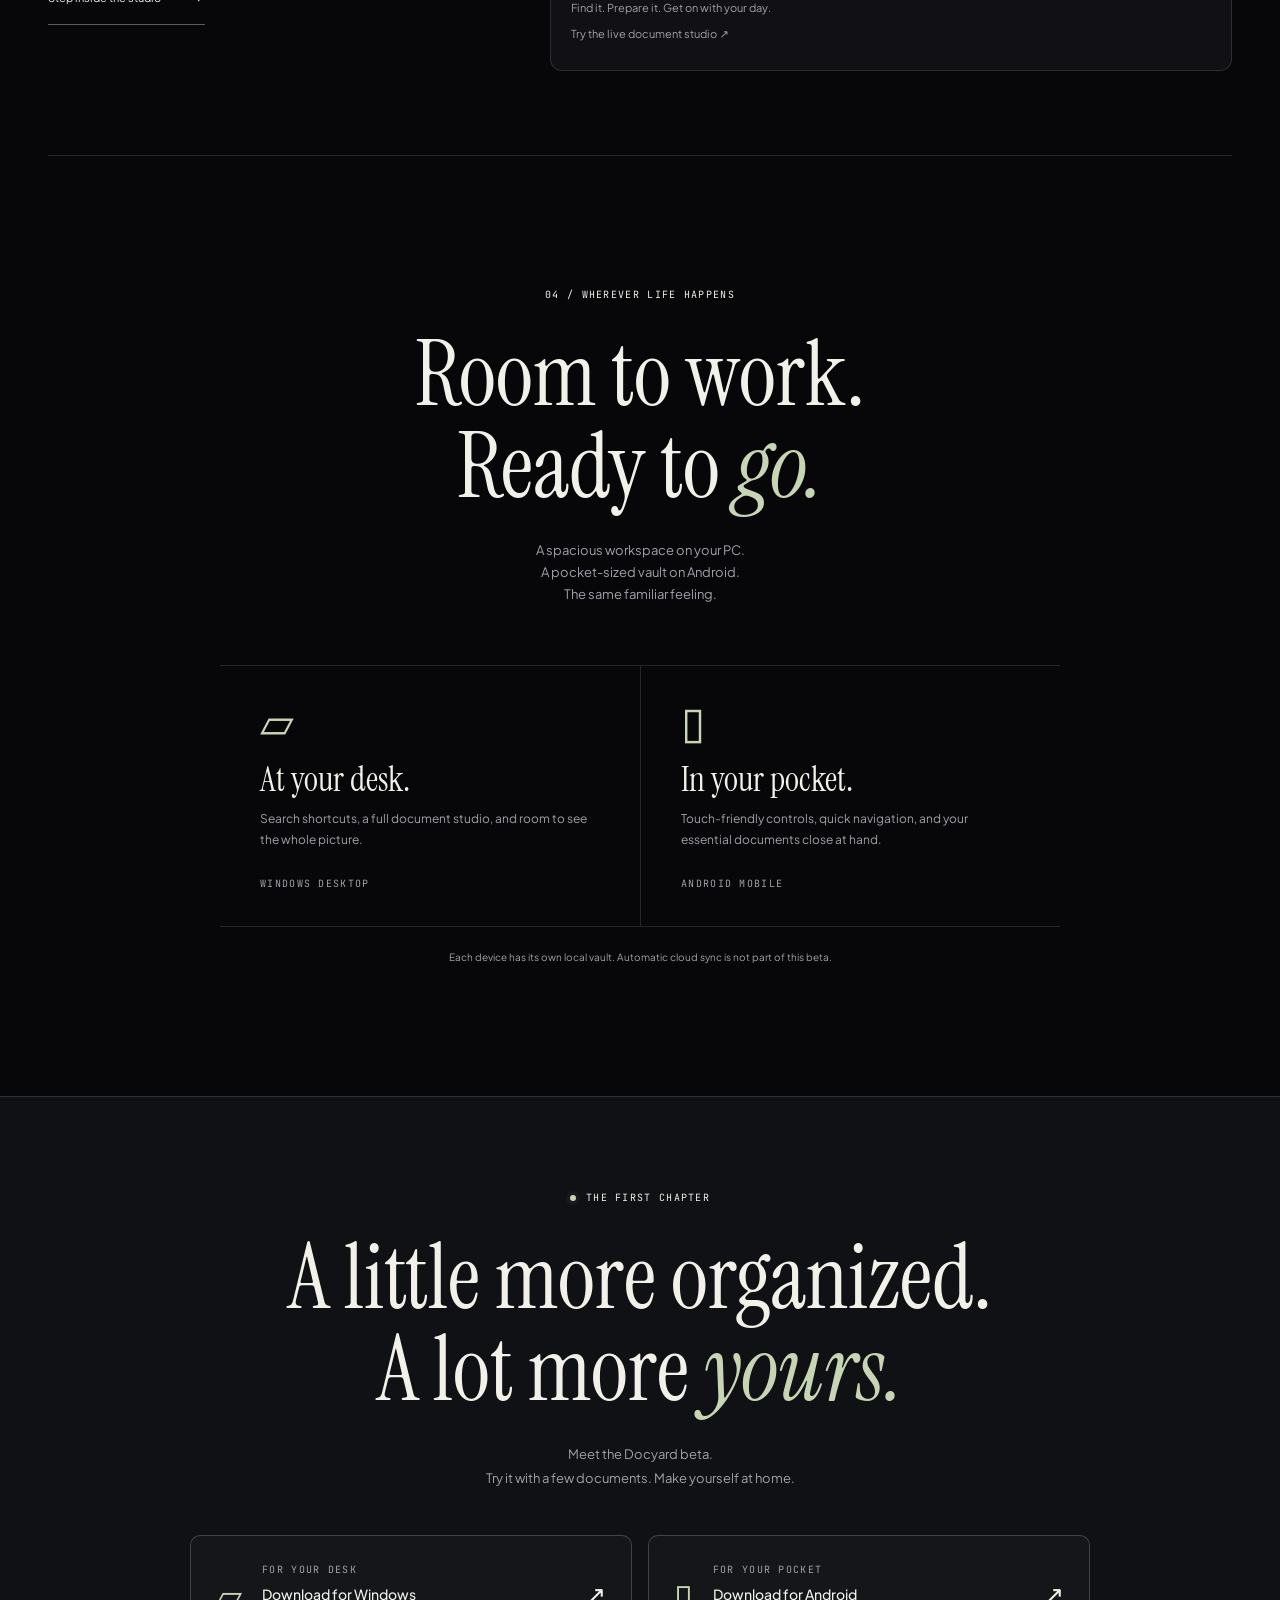
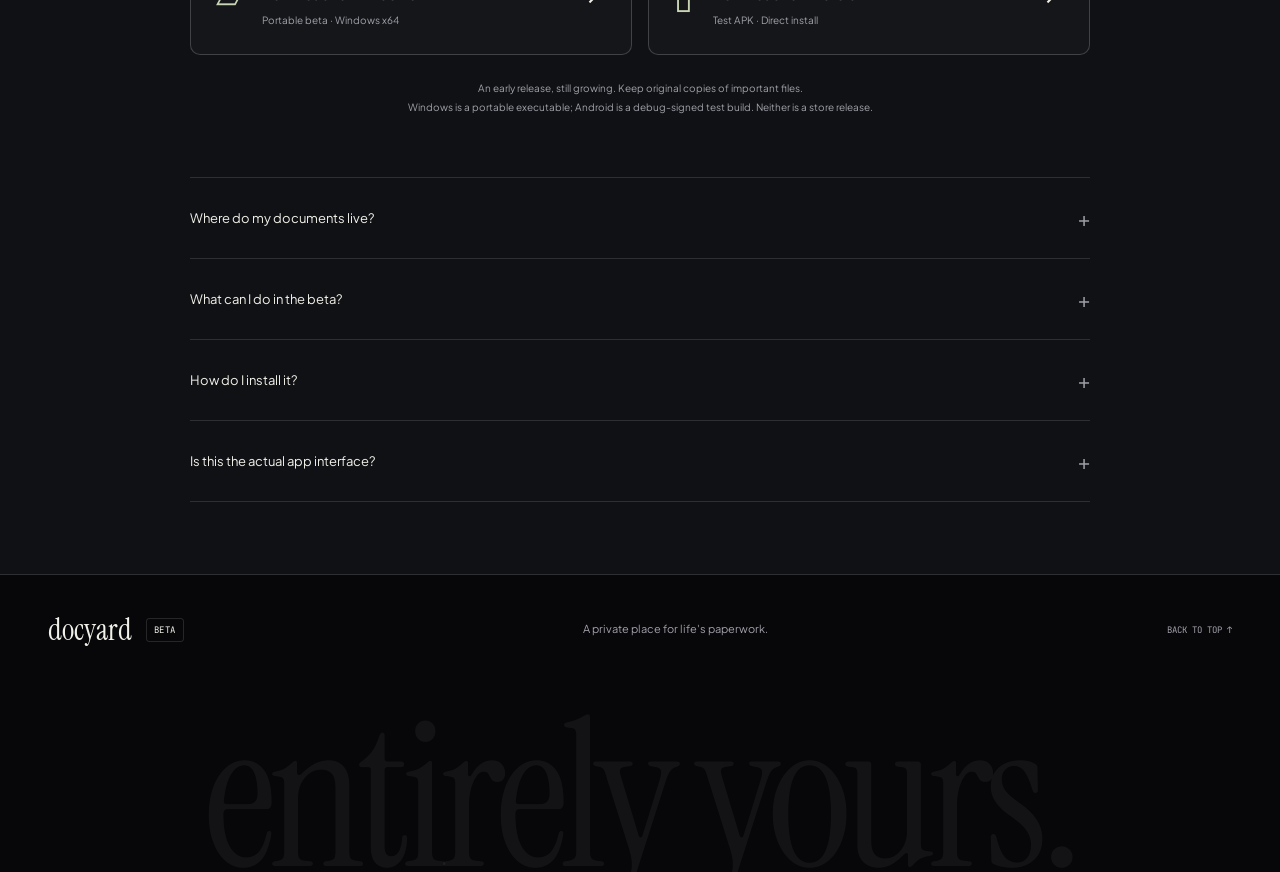
==== commit 1ee93cd0: "Add files via upload" ====
--- a/index.html
+++ b/index.html
@@ -1,93 +1,93 @@
-<!doctype html>
-<html lang="en">
-<head>
-  <meta charset="utf-8">
-  <meta name="viewport" content="width=device-width, initial-scale=1, viewport-fit=cover">
-  <meta name="theme-color" content="#07070a">
-  <meta name="description" content="Meet the Docyard beta. A private, on-device home for your documents, with thoughtful tools to organize, prepare, and check them. For Windows and Android.">
-  <title>Docyard Beta — Your documents. Entirely yours.</title>
-  <link rel="icon" href="data:image/svg+xml,%3Csvg xmlns='http://www.w3.org/2000/svg' viewBox='0 0 64 64'%3E%3Crect width='64' height='64' rx='16' fill='%2307070a'/%3E%3Cpath d='M20 15h14l11 11v23H20z' fill='none' stroke='%23f5f5ee' stroke-width='3'/%3E%3Cpath d='M34 15v12h11M27 36h12M27 42h8' fill='none' stroke='%23c7d5b5' stroke-width='3'/%3E%3C/svg%3E">
-  <link rel="preload" href="assets/instrumentserif-regular.woff2" as="font" type="font/woff2" crossorigin>
-  <link rel="stylesheet" href="styles.css">
-  <script src="demo-site.js" defer></script><script src="script.js" defer></script>
-</head>
-<body>
-  <a class="skip-link" href="#main">Skip to content</a>
-  <div class="reading-progress" aria-hidden="true"></div>
-  <header class="site-header">
-    <a class="brand" href="#" aria-label="Docyard home"><span class="brand-mark" aria-hidden="true">d.</span>docyard<span class="beta-tag">BETA</span></a>
-    <nav aria-label="Main navigation"><button class="theme-toggle" id="theme-toggle" aria-label="Switch to light theme">☼</button><a href="#tour">Inside Docyard</a><a href="#principles">The idea</a><a class="nav-cta" href="#beta">Get the beta <span aria-hidden="true">↗</span></a></nav>
-  </header>
-  <main id="main">
-    <section class="hero wrap" aria-labelledby="hero-title">
-      <div class="hero-orbit" aria-hidden="true"><span></span><i></i></div>
-      <p class="eyebrow hero-in"><span class="status-dot"></span> A MORE PERSONAL KIND OF STORAGE</p>
-      <h1 class="hero-in" id="hero-title">Your documents.<br>Entirely <em>yours.</em></h1>
-      <div class="hero-bottom hero-in">
-        <p>Life comes with paperwork.<br>Give it a private place to belong.</p>
-        <div class="hero-action"><a class="button button-primary" href="#beta">Make room for what matters <span aria-hidden="true">↗</span></a><span class="micro">WINDOWS + ANDROID · BETA RELEASE</span></div>
-      </div>
-      <div class="hero-footnote"><span>ON YOUR DEVICE. ON YOUR TERMS.</span><a href="#tour" aria-label="Explore Docyard below">SCROLL TO EXPLORE <span aria-hidden="true">↓</span></a></div>
-    </section>
-    <section class="product-section wrap" id="tour" aria-labelledby="tour-title">
-      <div class="section-top reveal"><span class="eyebrow">01 / A LITTLE LESS SEARCHING</span><span class="micro device-label">THE DESKTOP EXPERIENCE</span></div>
-      <div class="product-heading reveal"><h2 id="tour-title">Everything in its <em>right place.</em></h2><p>A familiar home for the things you need.<br>A thoughtful workspace for what comes next.</p></div>
-      <div class="tour-controls reveal" role="tablist" aria-label="Explore app screens">
-        <button role="tab" id="tab-vault" aria-controls="tour-panel" aria-selected="true" data-screen="vault">01 <span>Your vault</span></button>
-        <button role="tab" id="tab-editor" aria-controls="tour-panel" aria-selected="false" tabindex="-1" data-screen="editor">02 <span>Document studio</span></button>
-        <button role="tab" id="tab-health" aria-controls="tour-panel" aria-selected="false" tabindex="-1" data-screen="health">03 <span>Health check</span></button>
-      </div>
-      <div class="demo-toolbar reveal">
-        <div><span class="status-dot"></span><strong>A real little vault.</strong><span class="demo-status" id="demo-status">Loading your sample workspace…</span></div>
-        <div class="demo-actions"><button id="play-tour" disabled>▶ Watch it work</button><button id="reset-demo">↺ Reset</button><button id="expand-demo" aria-expanded="false">⛶ Expand</button></div>
-      </div>
-      <div class="screen-stage reveal" role="tabpanel" id="tour-panel" aria-labelledby="tab-vault">
-        <div class="screen-window">
-          <div class="window-bar"><span class="window-dots" aria-hidden="true">● ● ●</span><span>docyard / Mira’s sample vault</span><span class="window-lock">INTERACTIVE DEMO</span></div>
-          <iframe id="app-demo" title="Interactive Docyard sample vault" loading="lazy" sandbox="allow-scripts allow-same-origin allow-forms allow-downloads" src="demo/index.html?device=desktop" allow="fullscreen"></iframe>
-        </div>
-        <button class="exit-demo" id="exit-demo">← Back to website</button>
-      </div>
-      <div class="tour-progress" aria-hidden="true"><span></span><span></span><span></span><span></span><span></span></div>
-      <div class="screen-caption"><p id="tour-caption" aria-live="polite">Explore freely, or watch a guided tour. Every control belongs to the actual app.</p><span>LIVE APP UI · FICTIONAL DATA</span></div>
-      <p class="demo-disclosure">A sample vault in your browser. Changes reset on reload. Adding a file inserts a fictional document; OCR, compression, and protection are simulated. Demo PIN: <strong>2468</strong>.</p>
-      <noscript><p>Enable JavaScript to explore the interactive vault. Downloads and release details are available below.</p></noscript>
-    </section>
-    <section class="principles wrap" id="principles" aria-labelledby="principles-title">
-      <div class="principles-intro reveal"><span class="eyebrow">02 / BUILT AROUND YOU</span><h2 id="principles-title">Private by design.<br><em>Simple by nature.</em></h2><p>Your documents don't need another cloud.<br>They need a place you can call your own.</p></div>
-      <div class="principles-list">
-        <article class="principle reveal"><span class="principle-number">01</span><div><h3>A home on your device.</h3><p>Your vault is stored locally. Core document tools work on your device, so your paperwork stays close.</p></div><span class="principle-icon" aria-hidden="true">⌂</span></article>
-        <article class="principle reveal"><span class="principle-number">02</span><div><h3>Ready for the next step.</h3><p>Resize a photo. Compress a PDF. Add a watermark. Prepare your documents without jumping between tools.</p></div><span class="principle-icon" aria-hidden="true">↗</span></article>
-        <article class="principle reveal"><span class="principle-number">03</span><div><h3>The details, together.</h3><p>Read document text and compare names and dates across records. Spot differences before you need them.</p></div><span class="principle-icon" aria-hidden="true">◎</span></article>
-      </div>
-    </section>
-    <section class="studio wrap" aria-labelledby="studio-title">
-      <div class="studio-copy reveal"><span class="eyebrow">03 / FROM STORED TO SORTED</span><h2 id="studio-title">Paperwork.<br>With the <em>work</em><br>taken out.</h2><p>Small tools for life's little admin.<br>All in one calm, considered space.</p><a class="text-link" href="#tour" data-open-screen="editor">Step inside the studio <span aria-hidden="true">↗</span></a></div>
-      <figure class="detail-screen workflow reveal"><div class="detail-screen-bar"><span class="status-dot"></span> A LITTLE LESS PAPERWORK</div><div class="workflow-scene" aria-hidden="true"><div class="workflow-sheet sheet-back"></div><div class="workflow-sheet sheet-front"><span>DOCYARD / SAMPLE</span><b>Ready for<br>what’s next.</b><i></i><i></i><i></i><small>YOUR PREPARED COPY ↗</small></div><span class="workflow-chip chip-one">PDF · PREVIEW</span><span class="workflow-chip chip-two">✓ ORGANIZED</span></div><figcaption>Find it. Prepare it. Get on with your day.<br><a class="text-link" href="#tour" data-open-screen="editor">Try the live document studio ↗</a></figcaption></figure>
-    </section>
-    <section class="device-section wrap" aria-labelledby="device-title">
-      <div class="device-heading reveal"><span class="eyebrow">04 / WHEREVER LIFE HAPPENS</span><h2 id="device-title">Room to work.<br>Ready to <em>go.</em></h2><p>A spacious workspace on your PC.<br>A pocket-sized vault on Android.<br>The same familiar feeling.</p></div>
-      <div class="device-notes reveal"><div><span class="device-symbol" aria-hidden="true">▱</span><h3>At your desk.</h3><p>Search shortcuts, a full document studio, and room to see the whole picture.</p><span class="micro">WINDOWS DESKTOP</span></div><div><span class="device-symbol" aria-hidden="true">▯</span><h3>In your pocket.</h3><p>Touch-friendly controls, quick navigation, and your essential documents close at hand.</p><span class="micro">ANDROID MOBILE</span></div></div>
-      <p class="device-note reveal">Each device has its own local vault. Automatic cloud sync is not part of this beta.</p>
-    </section>
-    <section class="beta-section" id="beta" aria-labelledby="beta-title">
-      <div class="wrap">
-        <div class="beta-intro reveal"><span class="eyebrow"><span class="status-dot"></span> THE FIRST CHAPTER</span><h2 id="beta-title">A little more organized.<br>A lot more <em>yours.</em></h2><p>Meet the Docyard beta.<br>Try it with a few documents. Make yourself at home.</p></div>
-        <div class="download-grid reveal" id="downloads">
-          <a class="download-card" data-platform="windows" href="downloads/docyard-windows-beta.exe" download><span class="download-icon" aria-hidden="true">▱</span><span class="download-body"><span class="micro">FOR YOUR DESK</span><strong>Download for Windows</strong><span class="download-meta">Portable beta · Windows x64</span></span><span class="download-arrow" aria-hidden="true">↗</span></a>
-          <a class="download-card" data-platform="android" href="downloads/docyard-android-beta.apk" download><span class="download-icon" aria-hidden="true">▯</span><span class="download-body"><span class="micro">FOR YOUR POCKET</span><strong>Download for Android</strong><span class="download-meta">Test APK · Direct install</span></span><span class="download-arrow" aria-hidden="true">↗</span></a>
-        </div>
-        <p class="beta-note reveal">An early release, still growing. Keep original copies of important files.<br>Windows is a portable executable; Android is a debug-signed test build. Neither is a store release.</p>
-        <div class="faq reveal" aria-label="Beta questions">
-          <details><summary>Where do my documents live?<span aria-hidden="true">+</span></summary><p>Your vault lives on the device where you add your documents. Core processing runs locally. Links to external guidance open websites in your browser.</p></details>
-          <details><summary>What can I do in the beta?<span aria-hidden="true">+</span></summary><p>Organize PDFs and images into folders, find records, preview documents, read text, prepare images and PDFs, add watermarks, and check consistency across your records. OCR results should always be reviewed.</p></details>
-          <details><summary>How do I install it?<span aria-hidden="true">+</span></summary><p>On Windows, download the portable executable and open it. The desktop interface uses Microsoft Edge WebView2. On Android, download the test APK, open it, and follow your device's installation prompts. The Android beta is distributed directly rather than through the Play Store.</p></details>
-          <details><summary>Is this the actual app interface?<span aria-hidden="true">+</span></summary><p>Yes. The interactive vault runs the same screens and styles as the app, with its mobile layout on narrow screens and desktop layout on wider screens. It uses fictional records in memory. Native OCR, file processing, and encryption are simulated here; install the beta to use them on your device.</p></details>
-        </div>
-      </div>
-    </section>
-  </main>
-  <footer class="wrap site-footer"><a class="brand" href="#">docyard<span class="beta-tag">BETA</span></a><p>A private place for life's paperwork.</p><a href="#main">BACK TO TOP ↑</a><span class="footer-word" aria-hidden="true">entirely yours.</span></footer>
-</body>
-</html>
-
+<!doctype html>
+<html lang="en">
+<head>
+  <meta charset="utf-8">
+  <meta name="viewport" content="width=device-width, initial-scale=1, viewport-fit=cover">
+  <meta name="theme-color" content="#07070a">
+  <meta name="description" content="Meet the Docyard beta. A private, on-device home for your documents, with thoughtful tools to organize, prepare, and check them. For Windows and Android.">
+  <title>Docyard Beta — Your documents. Entirely yours.</title>
+  <link rel="icon" href="data:image/svg+xml,%3Csvg xmlns='http://www.w3.org/2000/svg' viewBox='0 0 64 64'%3E%3Crect width='64' height='64' rx='16' fill='%2307070a'/%3E%3Cpath d='M20 15h14l11 11v23H20z' fill='none' stroke='%23f5f5ee' stroke-width='3'/%3E%3Cpath d='M34 15v12h11M27 36h12M27 42h8' fill='none' stroke='%23c7d5b5' stroke-width='3'/%3E%3C/svg%3E">
+  <link rel="preload" href="assets/instrumentserif-regular.woff2" as="font" type="font/woff2" crossorigin>
+  <link rel="stylesheet" href="styles.css">
+  <script src="demo-site.js" defer></script><script src="script.js" defer></script>
+</head>
+<body>
+  <a class="skip-link" href="#main">Skip to content</a>
+  <div class="reading-progress" aria-hidden="true"></div>
+  <header class="site-header">
+    <a class="brand" href="#" aria-label="Docyard home"><span class="brand-mark" aria-hidden="true">d.</span>docyard<span class="beta-tag">BETA</span></a>
+    <nav aria-label="Main navigation"><button class="theme-toggle" id="theme-toggle" aria-label="Switch to light theme">☼</button><a href="#tour">Inside Docyard</a><a href="#principles">The idea</a><a class="nav-cta" href="#beta">Get the beta <span aria-hidden="true">↗</span></a></nav>
+  </header>
+  <main id="main">
+    <section class="hero wrap" aria-labelledby="hero-title">
+      <div class="hero-orbit" aria-hidden="true"><span></span><i></i></div>
+      <p class="eyebrow hero-in"><span class="status-dot"></span> A MORE PERSONAL KIND OF STORAGE</p>
+      <h1 class="hero-in" id="hero-title">Your documents.<br>Entirely <em>yours.</em></h1>
+      <div class="hero-bottom hero-in">
+        <p>Life comes with paperwork.<br>Give it a private place to belong.</p>
+        <div class="hero-action"><a class="button button-primary" href="#beta">Make room for what matters <span aria-hidden="true">↗</span></a><span class="micro">WINDOWS + ANDROID · BETA RELEASE</span></div>
+      </div>
+      <div class="hero-footnote"><span>ON YOUR DEVICE. ON YOUR TERMS.</span><a href="#tour" aria-label="Explore Docyard below">SCROLL TO EXPLORE <span aria-hidden="true">↓</span></a></div>
+    </section>
+    <section class="product-section wrap" id="tour" aria-labelledby="tour-title">
+      <div class="section-top reveal"><span class="eyebrow">01 / A LITTLE LESS SEARCHING</span><span class="micro device-label">THE DESKTOP EXPERIENCE</span></div>
+      <div class="product-heading reveal"><h2 id="tour-title">Everything in its <em>right place.</em></h2><p>A familiar home for the things you need.<br>A thoughtful workspace for what comes next.</p></div>
+      <div class="tour-controls reveal" role="tablist" aria-label="Explore app screens">
+        <button role="tab" id="tab-vault" aria-controls="tour-panel" aria-selected="true" data-screen="vault">01 <span>Your vault</span></button>
+        <button role="tab" id="tab-editor" aria-controls="tour-panel" aria-selected="false" tabindex="-1" data-screen="editor">02 <span>Document studio</span></button>
+        <button role="tab" id="tab-health" aria-controls="tour-panel" aria-selected="false" tabindex="-1" data-screen="health">03 <span>Health check</span></button>
+      </div>
+      <div class="demo-toolbar reveal">
+        <div><span class="status-dot"></span><strong>A real little vault.</strong><span class="demo-status" id="demo-status">Loading your sample workspace…</span></div>
+        <div class="demo-actions"><button id="play-tour" disabled>▶ Watch it work</button><button id="reset-demo">↺ Reset</button><button id="expand-demo" aria-expanded="false">⛶ Expand</button></div>
+      </div>
+      <div class="screen-stage reveal" role="tabpanel" id="tour-panel" aria-labelledby="tab-vault">
+        <div class="screen-window">
+          <div class="window-bar"><span class="window-dots" aria-hidden="true">● ● ●</span><span>docyard / Mira’s sample vault</span><span class="window-lock">INTERACTIVE DEMO</span></div>
+          <iframe id="app-demo" title="Interactive Docyard sample vault" loading="lazy" sandbox="allow-scripts allow-same-origin allow-forms allow-downloads" src="demo/index.html?device=desktop" allow="fullscreen"></iframe>
+        </div>
+        <button class="exit-demo" id="exit-demo">← Back to website</button>
+      </div>
+      <div class="tour-progress" aria-hidden="true"><span></span><span></span><span></span><span></span><span></span></div>
+      <div class="screen-caption"><p id="tour-caption" aria-live="polite">Explore freely, or watch a guided tour. Every control belongs to the actual app.</p><span>LIVE APP UI · FICTIONAL DATA</span></div>
+      <p class="demo-disclosure">A sample vault in your browser. Changes reset on reload. Adding a file inserts a fictional document; OCR, compression, and protection are simulated. Demo PIN: <strong>2468</strong>.</p>
+      <noscript><p>Enable JavaScript to explore the interactive vault. Downloads and release details are available below.</p></noscript>
+    </section>
+    <section class="principles wrap" id="principles" aria-labelledby="principles-title">
+      <div class="principles-intro reveal"><span class="eyebrow">02 / BUILT AROUND YOU</span><h2 id="principles-title">Private by design.<br><em>Simple by nature.</em></h2><p>Your documents don't need another cloud.<br>They need a place you can call your own.</p></div>
+      <div class="principles-list">
+        <article class="principle reveal"><span class="principle-number">01</span><div><h3>A home on your device.</h3><p>Your vault is stored locally. Core document tools work on your device, so your paperwork stays close.</p></div><span class="principle-icon" aria-hidden="true">⌂</span></article>
+        <article class="principle reveal"><span class="principle-number">02</span><div><h3>Ready for the next step.</h3><p>Resize a photo. Compress a PDF. Add a watermark. Prepare your documents without jumping between tools.</p></div><span class="principle-icon" aria-hidden="true">↗</span></article>
+        <article class="principle reveal"><span class="principle-number">03</span><div><h3>The details, together.</h3><p>Read document text and compare names and dates across records. Spot differences before you need them.</p></div><span class="principle-icon" aria-hidden="true">◎</span></article>
+      </div>
+    </section>
+    <section class="studio wrap" aria-labelledby="studio-title">
+      <div class="studio-copy reveal"><span class="eyebrow">03 / FROM STORED TO SORTED</span><h2 id="studio-title">Paperwork.<br>With the <em>work</em><br>taken out.</h2><p>Small tools for life's little admin.<br>All in one calm, considered space.</p><a class="text-link" href="#tour" data-open-screen="editor">Step inside the studio <span aria-hidden="true">↗</span></a></div>
+      <figure class="detail-screen workflow reveal"><div class="detail-screen-bar"><span class="status-dot"></span> A LITTLE LESS PAPERWORK</div><div class="workflow-scene" aria-hidden="true"><div class="workflow-sheet sheet-back"></div><div class="workflow-sheet sheet-front"><span>DOCYARD / SAMPLE</span><b>Ready for<br>what’s next.</b><i></i><i></i><i></i><small>YOUR PREPARED COPY ↗</small></div><span class="workflow-chip chip-one">PDF · PREVIEW</span><span class="workflow-chip chip-two">✓ ORGANIZED</span></div><figcaption>Find it. Prepare it. Get on with your day.<br><a class="text-link" href="#tour" data-open-screen="editor">Try the live document studio ↗</a></figcaption></figure>
+    </section>
+    <section class="device-section wrap" aria-labelledby="device-title">
+      <div class="device-heading reveal"><span class="eyebrow">04 / WHEREVER LIFE HAPPENS</span><h2 id="device-title">Room to work.<br>Ready to <em>go.</em></h2><p>A spacious workspace on your PC.<br>A pocket-sized vault on Android.<br>The same familiar feeling.</p></div>
+      <div class="device-notes reveal"><div><span class="device-symbol" aria-hidden="true">▱</span><h3>At your desk.</h3><p>Search shortcuts, a full document studio, and room to see the whole picture.</p><span class="micro">WINDOWS DESKTOP</span></div><div><span class="device-symbol" aria-hidden="true">▯</span><h3>In your pocket.</h3><p>Touch-friendly controls, quick navigation, and your essential documents close at hand.</p><span class="micro">ANDROID MOBILE</span></div></div>
+      <p class="device-note reveal">Each device has its own local vault. Automatic cloud sync is not part of this beta.</p>
+    </section>
+    <section class="beta-section" id="beta" aria-labelledby="beta-title">
+      <div class="wrap">
+        <div class="beta-intro reveal"><span class="eyebrow"><span class="status-dot"></span> THE FIRST CHAPTER</span><h2 id="beta-title">A little more organized.<br>A lot more <em>yours.</em></h2><p>Meet the Docyard beta.<br>Try it with a few documents. Make yourself at home.</p></div>
+        <div class="download-grid reveal" id="downloads">
+          <a class="download-card" data-platform="windows" href="downloads/docyard-windows-beta.exe" download><span class="download-icon" aria-hidden="true">▱</span><span class="download-body"><span class="micro">FOR YOUR DESK</span><strong>Download for Windows</strong><span class="download-meta">Portable beta · Windows x64</span></span><span class="download-arrow" aria-hidden="true">↗</span></a>
+          <a class="download-card" data-platform="android" href="downloads/docyard-android-beta.apk" download><span class="download-icon" aria-hidden="true">▯</span><span class="download-body"><span class="micro">FOR YOUR POCKET</span><strong>Download for Android</strong><span class="download-meta">Test APK · Direct install</span></span><span class="download-arrow" aria-hidden="true">↗</span></a>
+        </div>
+        <p class="beta-note reveal">An early release, still growing. Keep original copies of important files.<br>Windows is a portable executable; Android is a debug-signed test build. Neither is a store release.</p>
+        <div class="faq reveal" aria-label="Beta questions">
+          <details><summary>Where do my documents live?<span aria-hidden="true">+</span></summary><p>Your vault lives on the device where you add your documents. Core processing runs locally. Links to external guidance open websites in your browser.</p></details>
+          <details><summary>What can I do in the beta?<span aria-hidden="true">+</span></summary><p>Organize PDFs and images into folders, find records, preview documents, read text, prepare images and PDFs, add watermarks, and check consistency across your records. OCR results should always be reviewed.</p></details>
+          <details><summary>How do I install it?<span aria-hidden="true">+</span></summary><p>On Windows, download the portable executable and open it. The desktop interface uses Microsoft Edge WebView2. On Android, download the test APK, open it, and follow your device's installation prompts. The Android beta is distributed directly rather than through the Play Store.</p></details>
+          <details><summary>Is this the actual app interface?<span aria-hidden="true">+</span></summary><p>Yes. The interactive vault runs the same screens and styles as the app, with its mobile layout on narrow screens and desktop layout on wider screens. It uses fictional records in memory. Native OCR, file processing, and encryption are simulated here; install the beta to use them on your device.</p></details>
+        </div>
+      </div>
+    </section>
+  </main>
+  <footer class="wrap site-footer"><a class="brand" href="#">docyard<span class="beta-tag">BETA</span></a><p>A private place for life's paperwork.</p><a href="#main">BACK TO TOP ↑</a><span class="footer-word" aria-hidden="true">entirely yours.</span></footer>
+</body>
+</html>
+
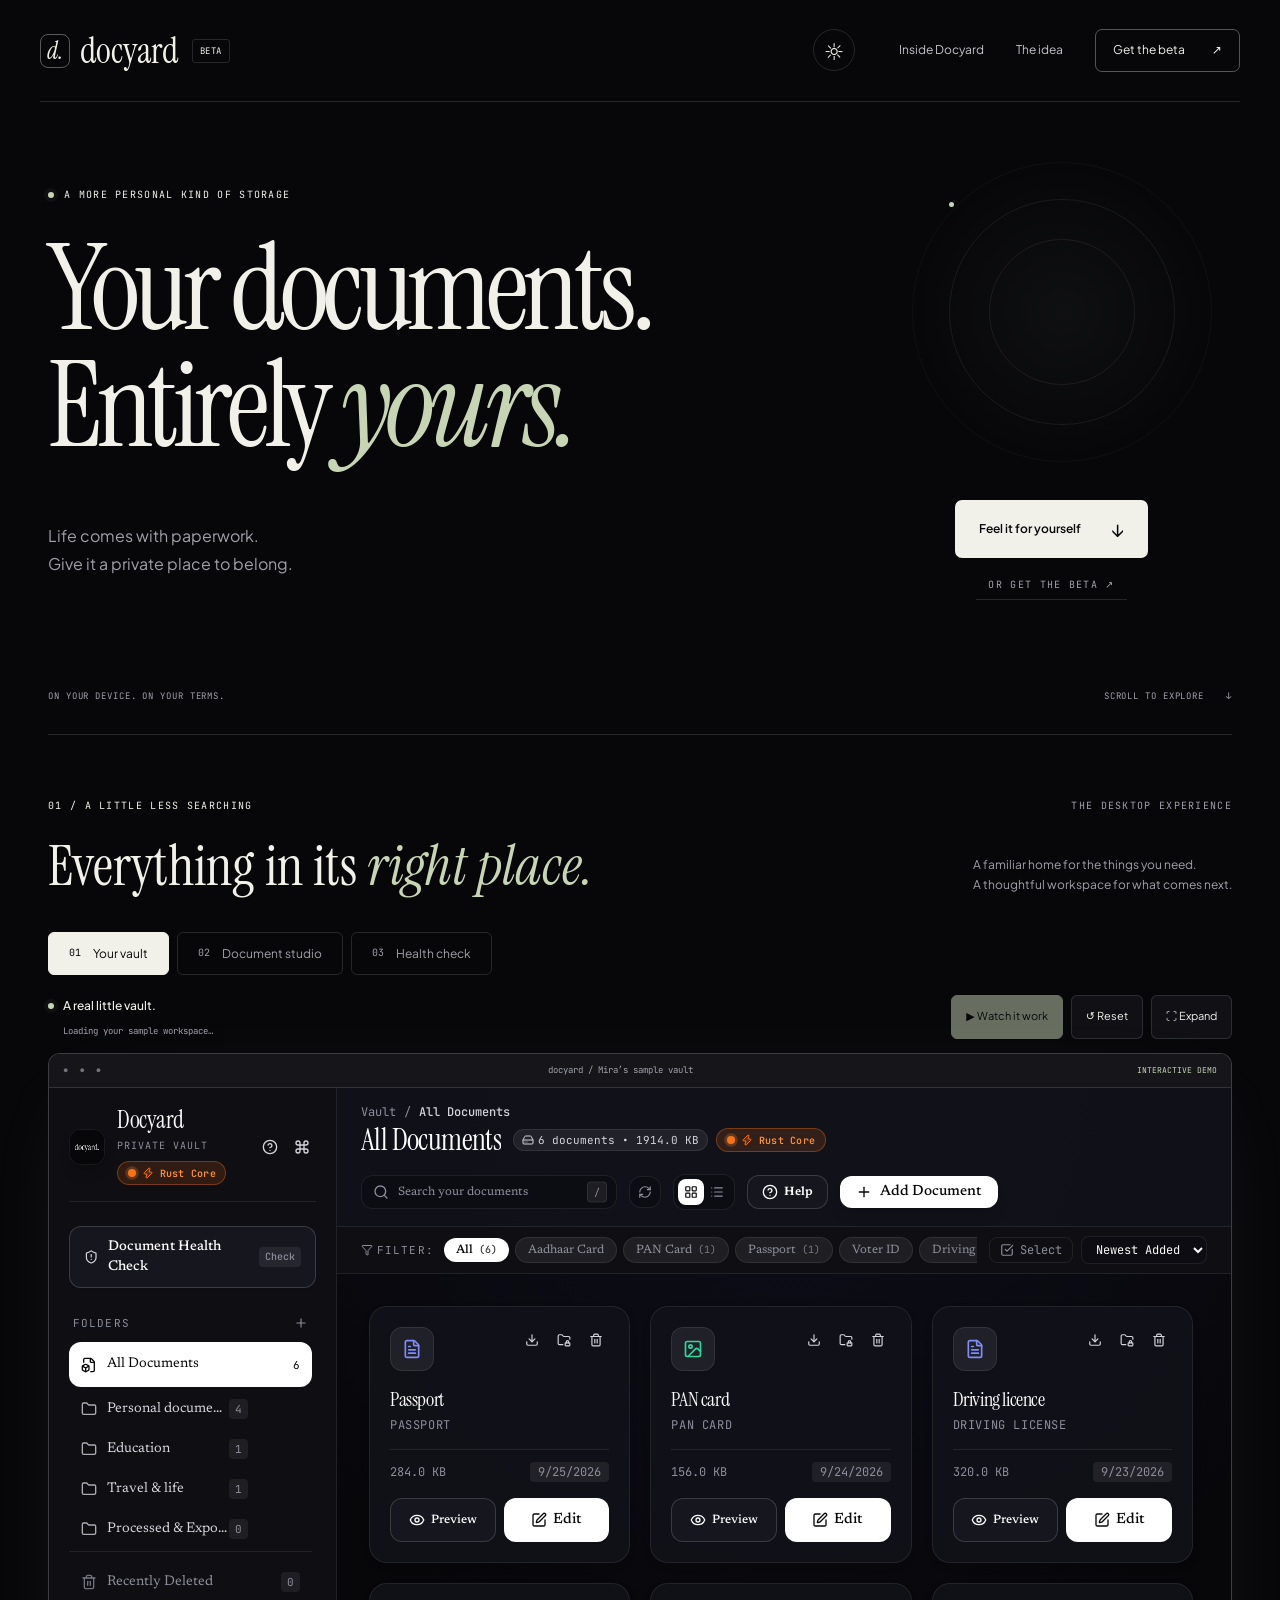
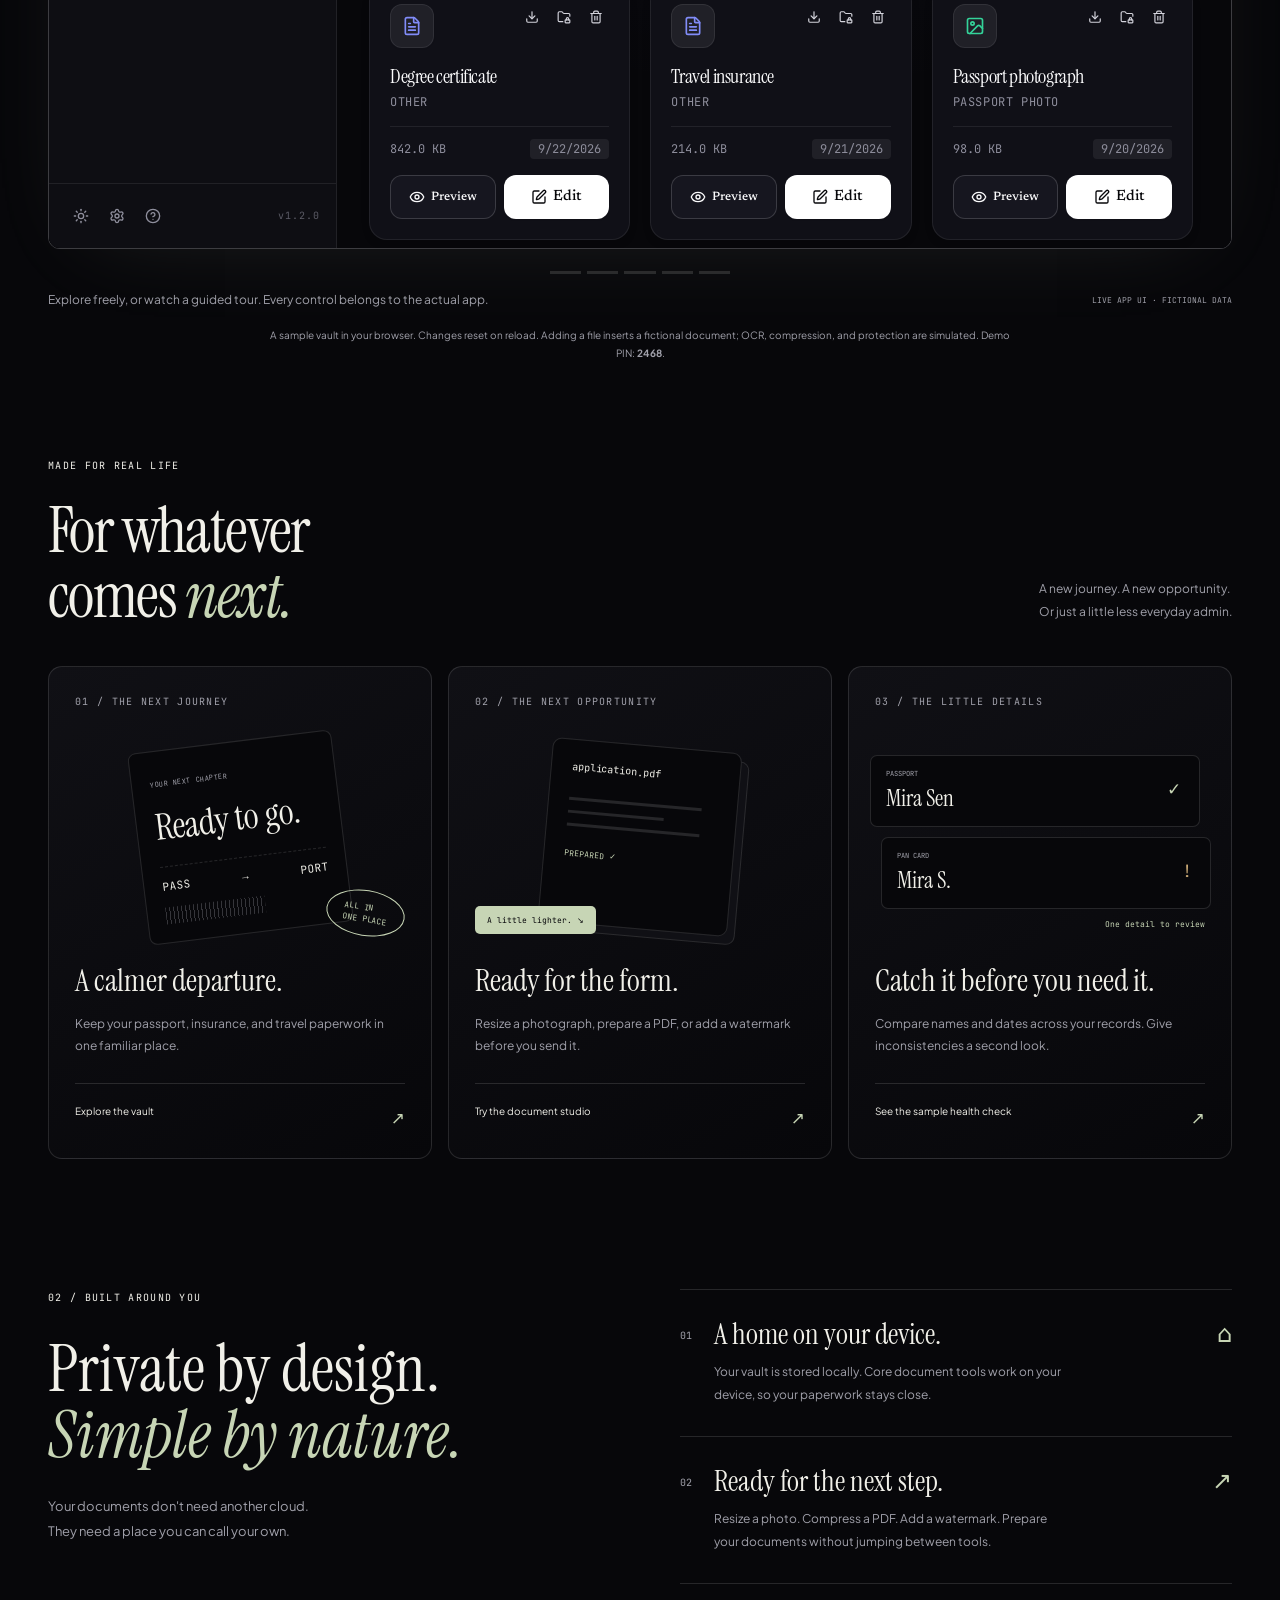
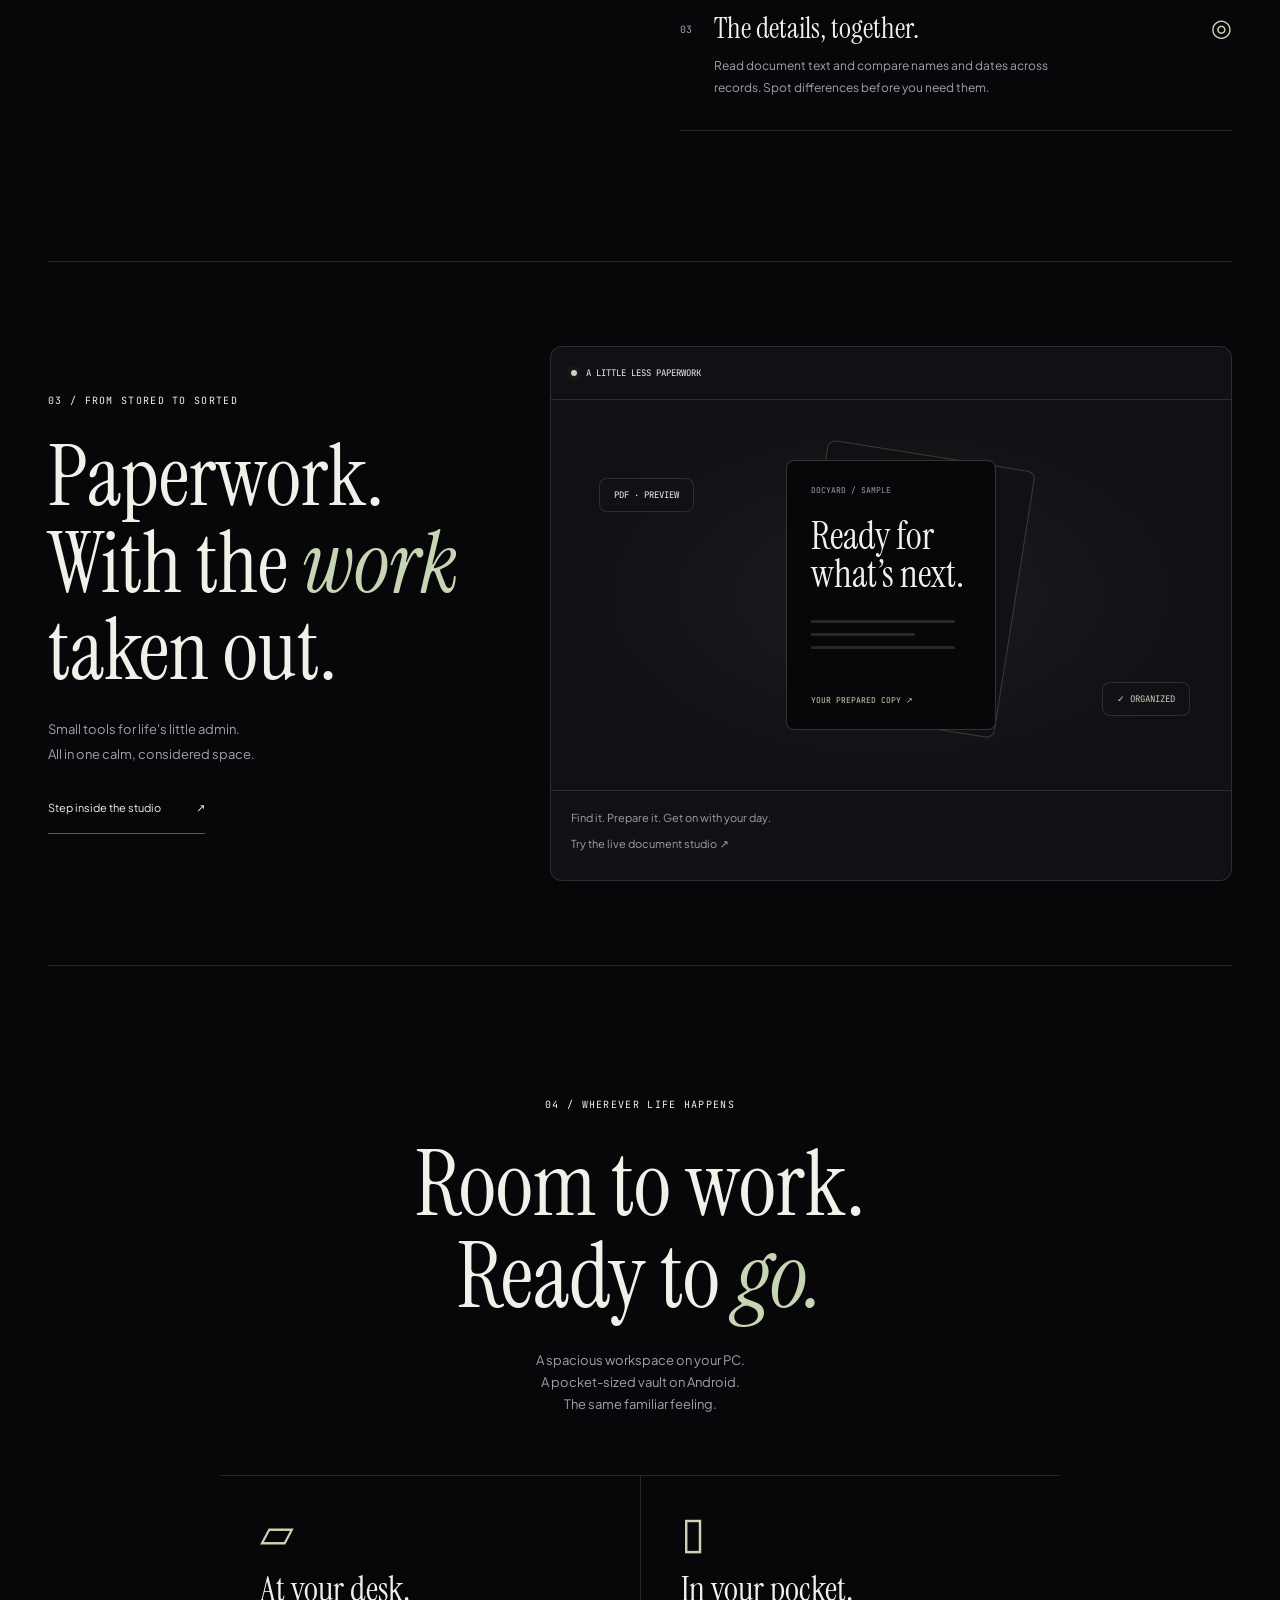
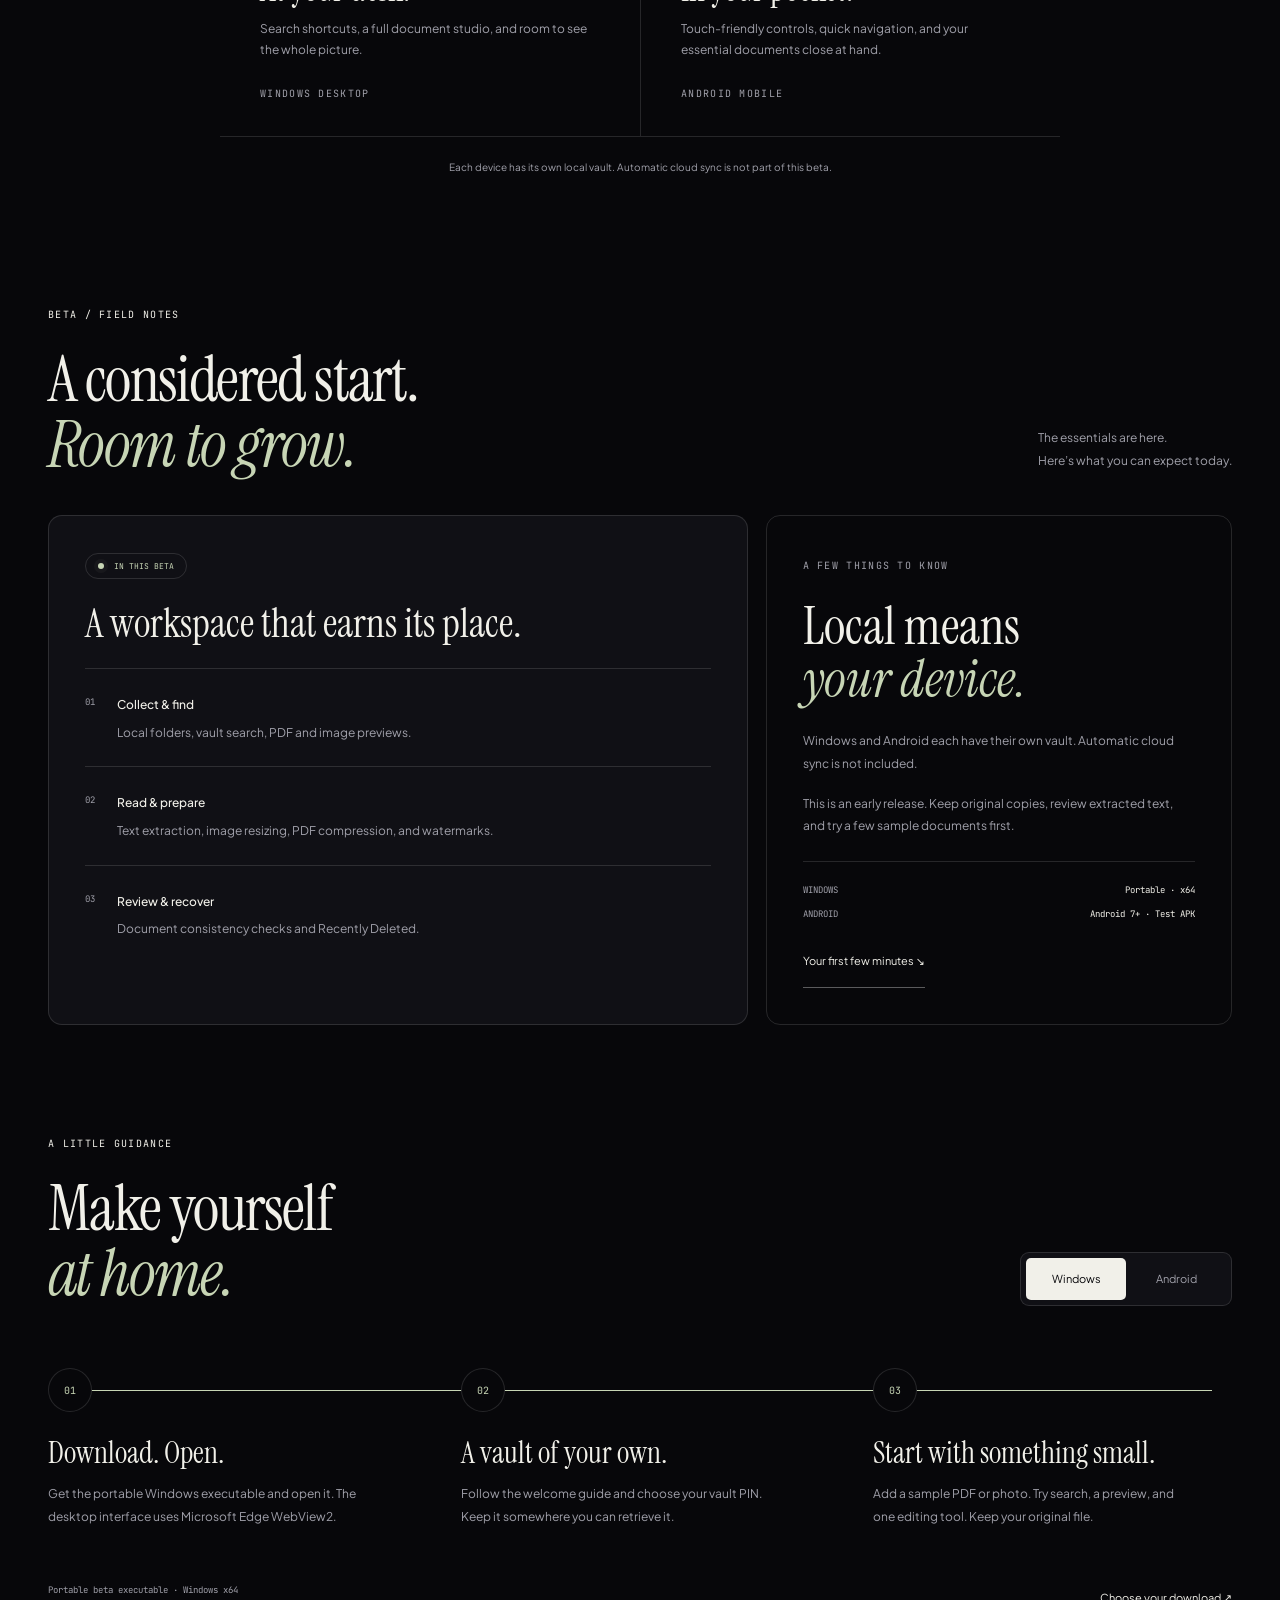
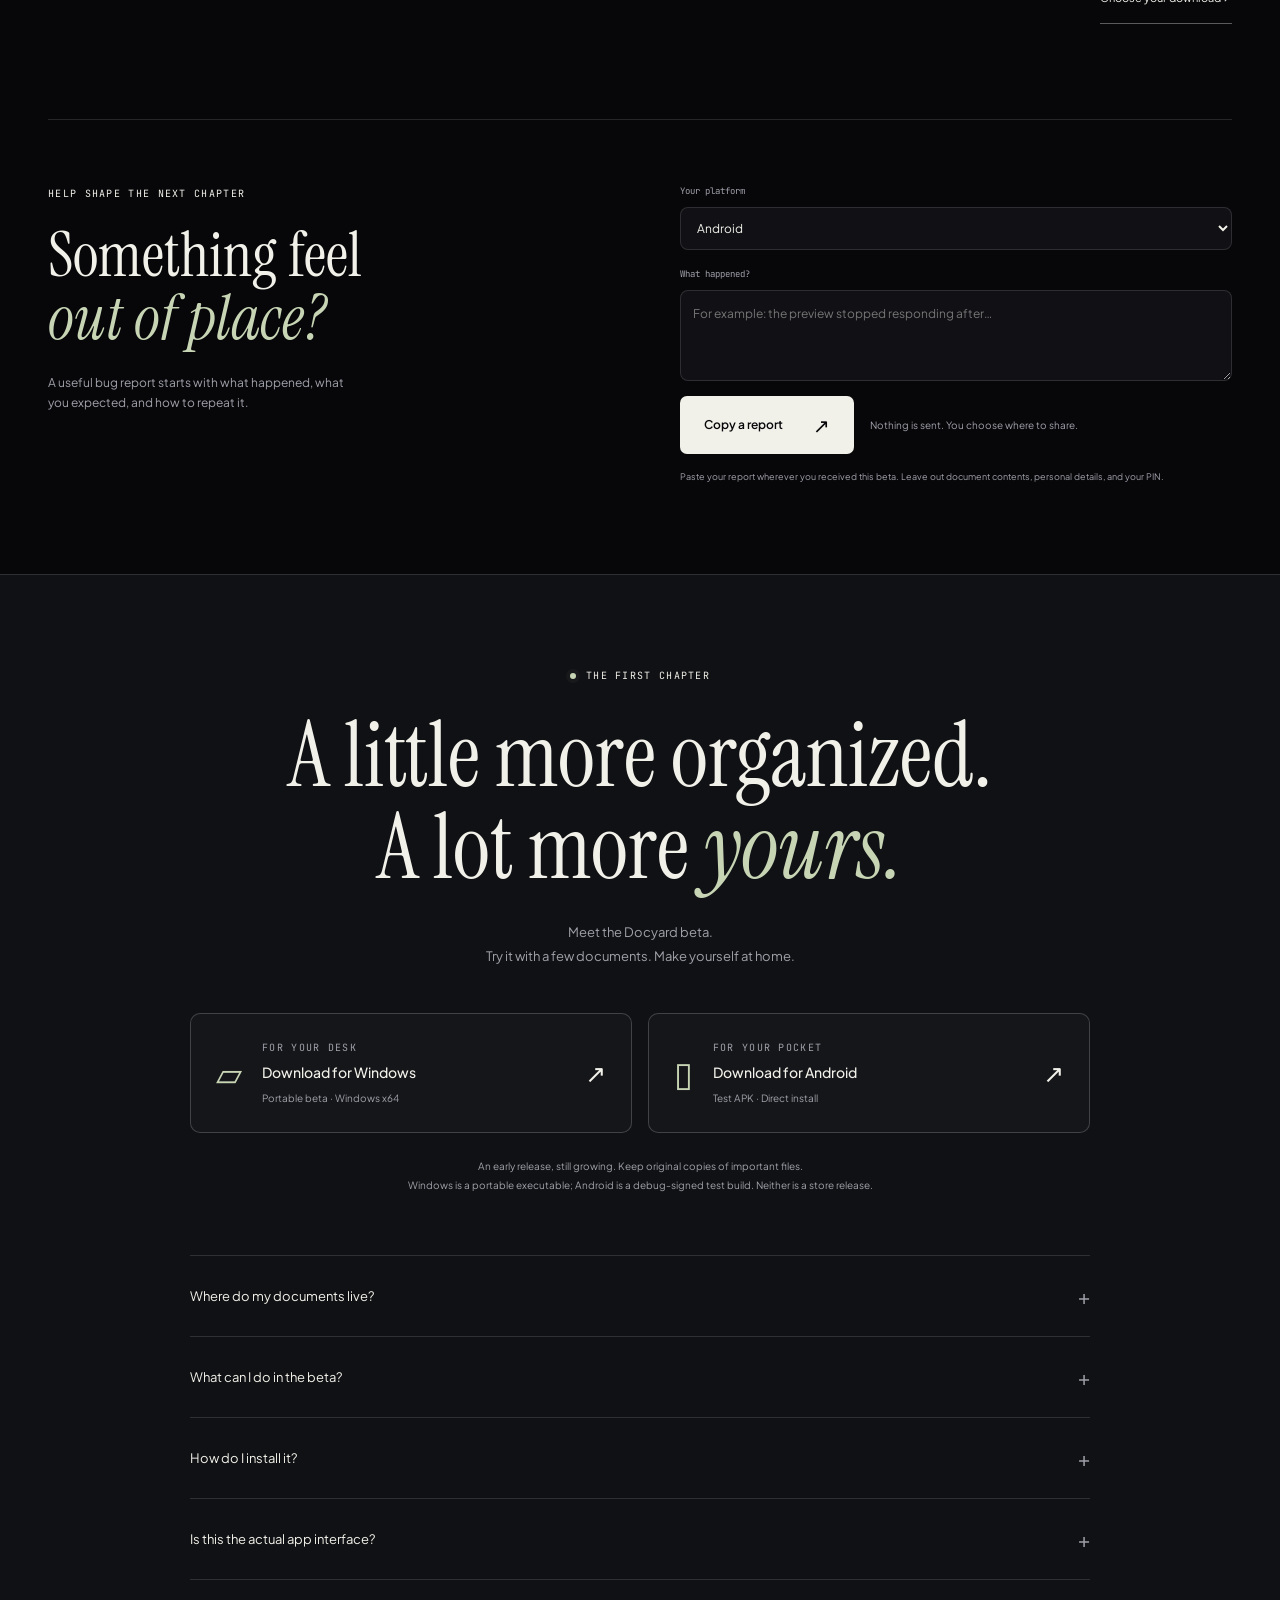
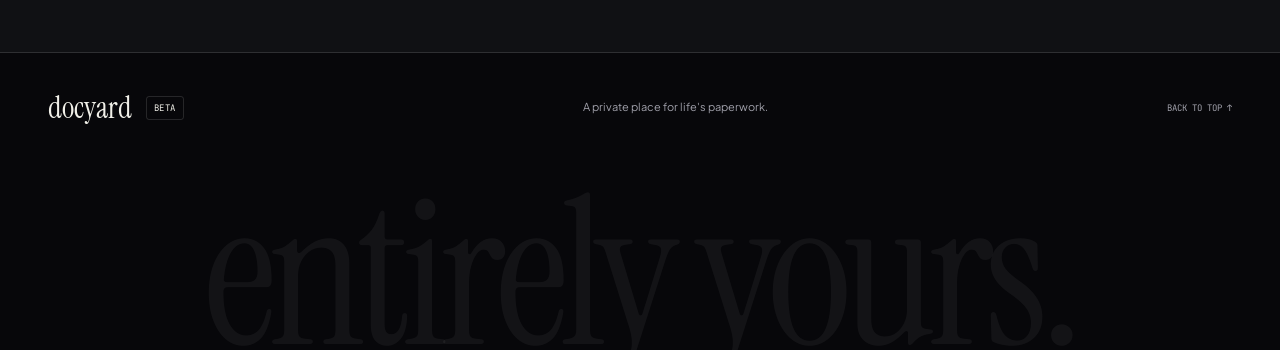
==== commit c5df0fd4: "Lessgooooo" ====
--- a/index.html
+++ b/index.html
@@ -1,93 +1,117 @@
-<!doctype html>
-<html lang="en">
-<head>
-  <meta charset="utf-8">
-  <meta name="viewport" content="width=device-width, initial-scale=1, viewport-fit=cover">
-  <meta name="theme-color" content="#07070a">
-  <meta name="description" content="Meet the Docyard beta. A private, on-device home for your documents, with thoughtful tools to organize, prepare, and check them. For Windows and Android.">
-  <title>Docyard Beta — Your documents. Entirely yours.</title>
-  <link rel="icon" href="data:image/svg+xml,%3Csvg xmlns='http://www.w3.org/2000/svg' viewBox='0 0 64 64'%3E%3Crect width='64' height='64' rx='16' fill='%2307070a'/%3E%3Cpath d='M20 15h14l11 11v23H20z' fill='none' stroke='%23f5f5ee' stroke-width='3'/%3E%3Cpath d='M34 15v12h11M27 36h12M27 42h8' fill='none' stroke='%23c7d5b5' stroke-width='3'/%3E%3C/svg%3E">
-  <link rel="preload" href="assets/instrumentserif-regular.woff2" as="font" type="font/woff2" crossorigin>
-  <link rel="stylesheet" href="styles.css">
-  <script src="demo-site.js" defer></script><script src="script.js" defer></script>
-</head>
-<body>
-  <a class="skip-link" href="#main">Skip to content</a>
-  <div class="reading-progress" aria-hidden="true"></div>
-  <header class="site-header">
-    <a class="brand" href="#" aria-label="Docyard home"><span class="brand-mark" aria-hidden="true">d.</span>docyard<span class="beta-tag">BETA</span></a>
-    <nav aria-label="Main navigation"><button class="theme-toggle" id="theme-toggle" aria-label="Switch to light theme">☼</button><a href="#tour">Inside Docyard</a><a href="#principles">The idea</a><a class="nav-cta" href="#beta">Get the beta <span aria-hidden="true">↗</span></a></nav>
-  </header>
-  <main id="main">
-    <section class="hero wrap" aria-labelledby="hero-title">
-      <div class="hero-orbit" aria-hidden="true"><span></span><i></i></div>
-      <p class="eyebrow hero-in"><span class="status-dot"></span> A MORE PERSONAL KIND OF STORAGE</p>
-      <h1 class="hero-in" id="hero-title">Your documents.<br>Entirely <em>yours.</em></h1>
-      <div class="hero-bottom hero-in">
-        <p>Life comes with paperwork.<br>Give it a private place to belong.</p>
-        <div class="hero-action"><a class="button button-primary" href="#beta">Make room for what matters <span aria-hidden="true">↗</span></a><span class="micro">WINDOWS + ANDROID · BETA RELEASE</span></div>
-      </div>
-      <div class="hero-footnote"><span>ON YOUR DEVICE. ON YOUR TERMS.</span><a href="#tour" aria-label="Explore Docyard below">SCROLL TO EXPLORE <span aria-hidden="true">↓</span></a></div>
-    </section>
-    <section class="product-section wrap" id="tour" aria-labelledby="tour-title">
-      <div class="section-top reveal"><span class="eyebrow">01 / A LITTLE LESS SEARCHING</span><span class="micro device-label">THE DESKTOP EXPERIENCE</span></div>
-      <div class="product-heading reveal"><h2 id="tour-title">Everything in its <em>right place.</em></h2><p>A familiar home for the things you need.<br>A thoughtful workspace for what comes next.</p></div>
-      <div class="tour-controls reveal" role="tablist" aria-label="Explore app screens">
-        <button role="tab" id="tab-vault" aria-controls="tour-panel" aria-selected="true" data-screen="vault">01 <span>Your vault</span></button>
-        <button role="tab" id="tab-editor" aria-controls="tour-panel" aria-selected="false" tabindex="-1" data-screen="editor">02 <span>Document studio</span></button>
-        <button role="tab" id="tab-health" aria-controls="tour-panel" aria-selected="false" tabindex="-1" data-screen="health">03 <span>Health check</span></button>
-      </div>
-      <div class="demo-toolbar reveal">
-        <div><span class="status-dot"></span><strong>A real little vault.</strong><span class="demo-status" id="demo-status">Loading your sample workspace…</span></div>
-        <div class="demo-actions"><button id="play-tour" disabled>▶ Watch it work</button><button id="reset-demo">↺ Reset</button><button id="expand-demo" aria-expanded="false">⛶ Expand</button></div>
-      </div>
-      <div class="screen-stage reveal" role="tabpanel" id="tour-panel" aria-labelledby="tab-vault">
-        <div class="screen-window">
-          <div class="window-bar"><span class="window-dots" aria-hidden="true">● ● ●</span><span>docyard / Mira’s sample vault</span><span class="window-lock">INTERACTIVE DEMO</span></div>
-          <iframe id="app-demo" title="Interactive Docyard sample vault" loading="lazy" sandbox="allow-scripts allow-same-origin allow-forms allow-downloads" src="demo/index.html?device=desktop" allow="fullscreen"></iframe>
-        </div>
-        <button class="exit-demo" id="exit-demo">← Back to website</button>
-      </div>
-      <div class="tour-progress" aria-hidden="true"><span></span><span></span><span></span><span></span><span></span></div>
-      <div class="screen-caption"><p id="tour-caption" aria-live="polite">Explore freely, or watch a guided tour. Every control belongs to the actual app.</p><span>LIVE APP UI · FICTIONAL DATA</span></div>
-      <p class="demo-disclosure">A sample vault in your browser. Changes reset on reload. Adding a file inserts a fictional document; OCR, compression, and protection are simulated. Demo PIN: <strong>2468</strong>.</p>
-      <noscript><p>Enable JavaScript to explore the interactive vault. Downloads and release details are available below.</p></noscript>
-    </section>
-    <section class="principles wrap" id="principles" aria-labelledby="principles-title">
-      <div class="principles-intro reveal"><span class="eyebrow">02 / BUILT AROUND YOU</span><h2 id="principles-title">Private by design.<br><em>Simple by nature.</em></h2><p>Your documents don't need another cloud.<br>They need a place you can call your own.</p></div>
-      <div class="principles-list">
-        <article class="principle reveal"><span class="principle-number">01</span><div><h3>A home on your device.</h3><p>Your vault is stored locally. Core document tools work on your device, so your paperwork stays close.</p></div><span class="principle-icon" aria-hidden="true">⌂</span></article>
-        <article class="principle reveal"><span class="principle-number">02</span><div><h3>Ready for the next step.</h3><p>Resize a photo. Compress a PDF. Add a watermark. Prepare your documents without jumping between tools.</p></div><span class="principle-icon" aria-hidden="true">↗</span></article>
-        <article class="principle reveal"><span class="principle-number">03</span><div><h3>The details, together.</h3><p>Read document text and compare names and dates across records. Spot differences before you need them.</p></div><span class="principle-icon" aria-hidden="true">◎</span></article>
-      </div>
-    </section>
-    <section class="studio wrap" aria-labelledby="studio-title">
-      <div class="studio-copy reveal"><span class="eyebrow">03 / FROM STORED TO SORTED</span><h2 id="studio-title">Paperwork.<br>With the <em>work</em><br>taken out.</h2><p>Small tools for life's little admin.<br>All in one calm, considered space.</p><a class="text-link" href="#tour" data-open-screen="editor">Step inside the studio <span aria-hidden="true">↗</span></a></div>
-      <figure class="detail-screen workflow reveal"><div class="detail-screen-bar"><span class="status-dot"></span> A LITTLE LESS PAPERWORK</div><div class="workflow-scene" aria-hidden="true"><div class="workflow-sheet sheet-back"></div><div class="workflow-sheet sheet-front"><span>DOCYARD / SAMPLE</span><b>Ready for<br>what’s next.</b><i></i><i></i><i></i><small>YOUR PREPARED COPY ↗</small></div><span class="workflow-chip chip-one">PDF · PREVIEW</span><span class="workflow-chip chip-two">✓ ORGANIZED</span></div><figcaption>Find it. Prepare it. Get on with your day.<br><a class="text-link" href="#tour" data-open-screen="editor">Try the live document studio ↗</a></figcaption></figure>
-    </section>
-    <section class="device-section wrap" aria-labelledby="device-title">
-      <div class="device-heading reveal"><span class="eyebrow">04 / WHEREVER LIFE HAPPENS</span><h2 id="device-title">Room to work.<br>Ready to <em>go.</em></h2><p>A spacious workspace on your PC.<br>A pocket-sized vault on Android.<br>The same familiar feeling.</p></div>
-      <div class="device-notes reveal"><div><span class="device-symbol" aria-hidden="true">▱</span><h3>At your desk.</h3><p>Search shortcuts, a full document studio, and room to see the whole picture.</p><span class="micro">WINDOWS DESKTOP</span></div><div><span class="device-symbol" aria-hidden="true">▯</span><h3>In your pocket.</h3><p>Touch-friendly controls, quick navigation, and your essential documents close at hand.</p><span class="micro">ANDROID MOBILE</span></div></div>
-      <p class="device-note reveal">Each device has its own local vault. Automatic cloud sync is not part of this beta.</p>
-    </section>
-    <section class="beta-section" id="beta" aria-labelledby="beta-title">
-      <div class="wrap">
-        <div class="beta-intro reveal"><span class="eyebrow"><span class="status-dot"></span> THE FIRST CHAPTER</span><h2 id="beta-title">A little more organized.<br>A lot more <em>yours.</em></h2><p>Meet the Docyard beta.<br>Try it with a few documents. Make yourself at home.</p></div>
-        <div class="download-grid reveal" id="downloads">
-          <a class="download-card" data-platform="windows" href="downloads/docyard-windows-beta.exe" download><span class="download-icon" aria-hidden="true">▱</span><span class="download-body"><span class="micro">FOR YOUR DESK</span><strong>Download for Windows</strong><span class="download-meta">Portable beta · Windows x64</span></span><span class="download-arrow" aria-hidden="true">↗</span></a>
-          <a class="download-card" data-platform="android" href="downloads/docyard-android-beta.apk" download><span class="download-icon" aria-hidden="true">▯</span><span class="download-body"><span class="micro">FOR YOUR POCKET</span><strong>Download for Android</strong><span class="download-meta">Test APK · Direct install</span></span><span class="download-arrow" aria-hidden="true">↗</span></a>
-        </div>
-        <p class="beta-note reveal">An early release, still growing. Keep original copies of important files.<br>Windows is a portable executable; Android is a debug-signed test build. Neither is a store release.</p>
-        <div class="faq reveal" aria-label="Beta questions">
-          <details><summary>Where do my documents live?<span aria-hidden="true">+</span></summary><p>Your vault lives on the device where you add your documents. Core processing runs locally. Links to external guidance open websites in your browser.</p></details>
-          <details><summary>What can I do in the beta?<span aria-hidden="true">+</span></summary><p>Organize PDFs and images into folders, find records, preview documents, read text, prepare images and PDFs, add watermarks, and check consistency across your records. OCR results should always be reviewed.</p></details>
-          <details><summary>How do I install it?<span aria-hidden="true">+</span></summary><p>On Windows, download the portable executable and open it. The desktop interface uses Microsoft Edge WebView2. On Android, download the test APK, open it, and follow your device's installation prompts. The Android beta is distributed directly rather than through the Play Store.</p></details>
-          <details><summary>Is this the actual app interface?<span aria-hidden="true">+</span></summary><p>Yes. The interactive vault runs the same screens and styles as the app, with its mobile layout on narrow screens and desktop layout on wider screens. It uses fictional records in memory. Native OCR, file processing, and encryption are simulated here; install the beta to use them on your device.</p></details>
-        </div>
-      </div>
-    </section>
-  </main>
-  <footer class="wrap site-footer"><a class="brand" href="#">docyard<span class="beta-tag">BETA</span></a><p>A private place for life's paperwork.</p><a href="#main">BACK TO TOP ↑</a><span class="footer-word" aria-hidden="true">entirely yours.</span></footer>
-</body>
-</html>
-
+<!doctype html>
+<html lang="en">
+<head>
+  <meta charset="utf-8">
+  <meta name="viewport" content="width=device-width, initial-scale=1, viewport-fit=cover">
+  <meta name="theme-color" content="#07070a">
+  <meta name="description" content="Meet the Docyard beta. A private, on-device home for your documents, with thoughtful tools to organize, prepare, and check them. For Windows and Android.">
+  <title>Docyard Beta — Your documents. Entirely yours.</title>
+  <link rel="icon" href="data:image/svg+xml,%3Csvg xmlns='http://www.w3.org/2000/svg' viewBox='0 0 64 64'%3E%3Crect width='64' height='64' rx='16' fill='%2307070a'/%3E%3Cpath d='M20 15h14l11 11v23H20z' fill='none' stroke='%23f5f5ee' stroke-width='3'/%3E%3Cpath d='M34 15v12h11M27 36h12M27 42h8' fill='none' stroke='%23c7d5b5' stroke-width='3'/%3E%3C/svg%3E">
+  <link rel="preload" href="assets/instrumentserif-regular.woff2" as="font" type="font/woff2" crossorigin>
+  <link rel="stylesheet" href="styles.css">
+  <link rel="stylesheet" href="release.css">
+  <script src="demo-site.js" defer></script><script src="script.js" defer></script><script src="release.js" defer></script>
+</head>
+<body>
+  <a class="skip-link" href="#main">Skip to content</a>
+  <div class="reading-progress" aria-hidden="true"></div>
+  <header class="site-header">
+    <a class="brand" href="#" aria-label="Docyard home"><span class="brand-mark" aria-hidden="true">d.</span>docyard<span class="beta-tag">BETA</span></a>
+    <nav aria-label="Main navigation"><button class="theme-toggle" id="theme-toggle" aria-label="Switch to light theme">☼</button><a href="#tour">Inside Docyard</a><a href="#principles">The idea</a><a class="nav-cta" href="#beta">Get the beta <span aria-hidden="true">↗</span></a></nav>
+  </header>
+  <main id="main">
+    <section class="hero wrap" aria-labelledby="hero-title">
+      <div class="hero-orbit" aria-hidden="true"><span></span><i></i></div>
+      <p class="eyebrow hero-in"><span class="status-dot"></span> A MORE PERSONAL KIND OF STORAGE</p>
+      <h1 class="hero-in" id="hero-title">Your documents.<br>Entirely <em>yours.</em></h1>
+      <div class="hero-bottom hero-in">
+        <p>Life comes with paperwork.<br>Give it a private place to belong.</p>
+        <div class="hero-action"><a class="button button-primary" href="#tour">Feel it for yourself <span aria-hidden="true">↓</span></a><a class="hero-download micro" href="#beta">OR GET THE BETA ↗</a></div>
+      </div>
+      <div class="hero-footnote"><span>ON YOUR DEVICE. ON YOUR TERMS.</span><a href="#tour" aria-label="Explore Docyard below">SCROLL TO EXPLORE <span aria-hidden="true">↓</span></a></div>
+    </section>
+    <section class="product-section wrap" id="tour" aria-labelledby="tour-title">
+      <div class="section-top reveal"><span class="eyebrow">01 / A LITTLE LESS SEARCHING</span><span class="micro device-label">THE DESKTOP EXPERIENCE</span></div>
+      <div class="product-heading reveal"><h2 id="tour-title">Everything in its <em>right place.</em></h2><p>A familiar home for the things you need.<br>A thoughtful workspace for what comes next.</p></div>
+      <div class="tour-controls reveal" role="tablist" aria-label="Explore app screens">
+        <button role="tab" id="tab-vault" aria-controls="tour-panel" aria-selected="true" data-screen="vault">01 <span>Your vault</span></button>
+        <button role="tab" id="tab-editor" aria-controls="tour-panel" aria-selected="false" tabindex="-1" data-screen="editor">02 <span>Document studio</span></button>
+        <button role="tab" id="tab-health" aria-controls="tour-panel" aria-selected="false" tabindex="-1" data-screen="health">03 <span>Health check</span></button>
+      </div>
+      <div class="demo-toolbar reveal">
+        <div><span class="status-dot"></span><strong>A real little vault.</strong><span class="demo-status" id="demo-status">Loading your sample workspace…</span></div>
+        <div class="demo-actions"><button id="play-tour" disabled>▶ Watch it work</button><button id="reset-demo">↺ Reset</button><button id="expand-demo" aria-expanded="false">⛶ Expand</button></div>
+      </div>
+      <div class="screen-stage reveal" role="tabpanel" id="tour-panel" aria-labelledby="tab-vault">
+        <div class="screen-window">
+          <div class="window-bar"><span class="window-dots" aria-hidden="true">● ● ●</span><span>docyard / Mira’s sample vault</span><span class="window-lock">INTERACTIVE DEMO</span></div>
+          <div class="app-frame-viewport"><iframe id="app-demo" title="Interactive Docyard sample vault" loading="lazy" sandbox="allow-scripts allow-same-origin allow-forms allow-downloads" src="demo/index.html?device=desktop" allow="fullscreen"></iframe><button class="preview-shield" id="preview-shield" aria-label="Expand interactive preview"><span>Expand to try <b aria-hidden="true">↗</b></span></button></div>
+        </div>
+        <div class="expanded-toolbar"><span class="micro">DOCYARD / SAMPLE VAULT</span><button id="expanded-reset">↺ Reset</button><button class="exit-demo" id="exit-demo">← Close preview</button></div>
+      </div>
+      <p class="preview-hint"><span aria-hidden="true">↕</span> Keep scrolling. Expand when you want to explore.</p>
+      <div class="tour-progress" aria-hidden="true"><span></span><span></span><span></span><span></span><span></span></div>
+      <div class="screen-caption"><p id="tour-caption" aria-live="polite">Explore freely, or watch a guided tour. Every control belongs to the actual app.</p><span>LIVE APP UI · FICTIONAL DATA</span></div>
+      <p class="demo-disclosure">A sample vault in your browser. Changes reset on reload. Adding a file inserts a fictional document; OCR, compression, and protection are simulated. Demo PIN: <strong>2468</strong>.</p>
+      <noscript><p>Enable JavaScript to explore the interactive vault. Downloads and release details are available below.</p></noscript>
+    </section>
+    <section class="use-cases wrap" id="everyday" aria-labelledby="everyday-title">
+      <div class="release-heading reveal"><div><span class="eyebrow">MADE FOR REAL LIFE</span><h2 id="everyday-title">For whatever<br>comes <em>next.</em></h2></div><p>A new journey. A new opportunity.<br>Or just a little less everyday admin.</p></div>
+      <div class="use-case-grid">
+        <a class="use-case-card reveal" href="#tour" data-open-screen="vault" data-delay="0"><span class="micro">01 / THE NEXT JOURNEY</span><div class="case-art travel-art" aria-hidden="true"><div class="ticket"><small>YOUR NEXT CHAPTER</small><b>Ready to go.</b><span>PASS<span>→</span>PORT</span><i></i></div><span class="art-stamp">ALL IN<br>ONE PLACE</span></div><h3>A calmer departure.</h3><p>Keep your passport, insurance, and travel paperwork in one familiar place.</p><span class="case-link">Explore the vault <b>↗</b></span></a>
+        <a class="use-case-card reveal" href="#tour" data-open-screen="editor" data-delay="90"><span class="micro">02 / THE NEXT OPPORTUNITY</span><div class="case-art prepare-art" aria-hidden="true"><div class="file-stack"><span>application.pdf</span><i></i><i></i><i></i><b>PREPARED ✓</b></div><span class="size-chip">A little lighter. ↘</span></div><h3>Ready for the form.</h3><p>Resize a photograph, prepare a PDF, or add a watermark before you send it.</p><span class="case-link">Try the document studio <b>↗</b></span></a>
+        <a class="use-case-card reveal" href="#tour" data-open-screen="health" data-delay="180"><span class="micro">03 / THE LITTLE DETAILS</span><div class="case-art check-art" aria-hidden="true"><div class="record-line"><span>PASSPORT</span><b>Mira Sen</b><i>✓</i></div><div class="record-line"><span>PAN CARD</span><b>Mira S.</b><i>!</i></div><span class="review-chip">One detail to review</span></div><h3>Catch it before you need it.</h3><p>Compare names and dates across your records. Give inconsistencies a second look.</p><span class="case-link">See the sample health check <b>↗</b></span></a>
+      </div>
+    </section>
+    <section class="principles wrap" id="principles" aria-labelledby="principles-title">
+      <div class="principles-intro reveal"><span class="eyebrow">02 / BUILT AROUND YOU</span><h2 id="principles-title">Private by design.<br><em>Simple by nature.</em></h2><p>Your documents don't need another cloud.<br>They need a place you can call your own.</p></div>
+      <div class="principles-list">
+        <article class="principle reveal"><span class="principle-number">01</span><div><h3>A home on your device.</h3><p>Your vault is stored locally. Core document tools work on your device, so your paperwork stays close.</p></div><span class="principle-icon" aria-hidden="true">⌂</span></article>
+        <article class="principle reveal"><span class="principle-number">02</span><div><h3>Ready for the next step.</h3><p>Resize a photo. Compress a PDF. Add a watermark. Prepare your documents without jumping between tools.</p></div><span class="principle-icon" aria-hidden="true">↗</span></article>
+        <article class="principle reveal"><span class="principle-number">03</span><div><h3>The details, together.</h3><p>Read document text and compare names and dates across records. Spot differences before you need them.</p></div><span class="principle-icon" aria-hidden="true">◎</span></article>
+      </div>
+    </section>
+    <section class="studio wrap" aria-labelledby="studio-title">
+      <div class="studio-copy reveal"><span class="eyebrow">03 / FROM STORED TO SORTED</span><h2 id="studio-title">Paperwork.<br>With the <em>work</em><br>taken out.</h2><p>Small tools for life's little admin.<br>All in one calm, considered space.</p><a class="text-link" href="#tour" data-open-screen="editor">Step inside the studio <span aria-hidden="true">↗</span></a></div>
+      <figure class="detail-screen workflow reveal"><div class="detail-screen-bar"><span class="status-dot"></span> A LITTLE LESS PAPERWORK</div><div class="workflow-scene" aria-hidden="true"><div class="workflow-sheet sheet-back"></div><div class="workflow-sheet sheet-front"><span>DOCYARD / SAMPLE</span><b>Ready for<br>what’s next.</b><i></i><i></i><i></i><small>YOUR PREPARED COPY ↗</small></div><span class="workflow-chip chip-one">PDF · PREVIEW</span><span class="workflow-chip chip-two">✓ ORGANIZED</span></div><figcaption>Find it. Prepare it. Get on with your day.<br><a class="text-link" href="#tour" data-open-screen="editor">Try the live document studio ↗</a></figcaption></figure>
+    </section>
+    <section class="device-section wrap" aria-labelledby="device-title">
+      <div class="device-heading reveal"><span class="eyebrow">04 / WHEREVER LIFE HAPPENS</span><h2 id="device-title">Room to work.<br>Ready to <em>go.</em></h2><p>A spacious workspace on your PC.<br>A pocket-sized vault on Android.<br>The same familiar feeling.</p></div>
+      <div class="device-notes reveal"><div><span class="device-symbol" aria-hidden="true">▱</span><h3>At your desk.</h3><p>Search shortcuts, a full document studio, and room to see the whole picture.</p><span class="micro">WINDOWS DESKTOP</span></div><div><span class="device-symbol" aria-hidden="true">▯</span><h3>In your pocket.</h3><p>Touch-friendly controls, quick navigation, and your essential documents close at hand.</p><span class="micro">ANDROID MOBILE</span></div></div>
+      <p class="device-note reveal">Each device has its own local vault. Automatic cloud sync is not part of this beta.</p>
+    </section>
+    <section class="beta-notes wrap" id="release-notes" aria-labelledby="notes-title">
+      <div class="release-heading reveal"><div><span class="eyebrow">BETA / FIELD NOTES</span><h2 id="notes-title">A considered start.<br><em>Room to grow.</em></h2></div><p>The essentials are here.<br>Here’s what you can expect today.</p></div>
+      <div class="release-grid">
+        <article class="release-card reveal"><span class="release-pill"><span class="status-dot"></span> IN THIS BETA</span><h3>A workspace that earns its place.</h3><ul class="capability-list"><li><span>01</span><div><strong>Collect & find</strong><p>Local folders, vault search, PDF and image previews.</p></div></li><li><span>02</span><div><strong>Read & prepare</strong><p>Text extraction, image resizing, PDF compression, and watermarks.</p></div></li><li><span>03</span><div><strong>Review & recover</strong><p>Document consistency checks and Recently Deleted.</p></div></li></ul></article>
+        <article class="release-card release-aside reveal" data-delay="100"><span class="micro">A FEW THINGS TO KNOW</span><h3>Local means<br><em>your device.</em></h3><p>Windows and Android each have their own vault. Automatic cloud sync is not included.</p><p>This is an early release. Keep original copies, review extracted text, and try a few sample documents first.</p><div class="beta-format"><span>WINDOWS</span><b>Portable · x64</b><span>ANDROID</span><b>Android 7+ · Test APK</b></div><a class="text-link" href="#getting-started">Your first few minutes ↘</a></article>
+      </div>
+    </section>
+    <section class="getting-started wrap" id="getting-started" aria-labelledby="start-title">
+      <div class="release-heading reveal"><div><span class="eyebrow">A LITTLE GUIDANCE</span><h2 id="start-title">Make yourself<br><em>at home.</em></h2></div><div class="install-tabs" role="tablist" aria-label="Installation platform"><button id="install-windows" role="tab" data-install="windows" aria-selected="true" aria-controls="installation">Windows</button><button id="install-android" role="tab" data-install="android" aria-selected="false" aria-controls="installation" tabindex="-1">Android</button></div></div>
+      <div id="installation" role="tabpanel" aria-labelledby="install-windows" class="journey reveal"><div class="journey-line" aria-hidden="true"><span></span></div><article><span class="step-number">01</span><h3 id="install-step-title">Download. Open.</h3><p id="install-step-copy">Get the portable Windows executable and open it. The desktop interface uses Microsoft Edge WebView2.</p></article><article><span class="step-number">02</span><h3>A vault of your own.</h3><p>Follow the welcome guide and choose your vault PIN. Keep it somewhere you can retrieve it.</p></article><article><span class="step-number">03</span><h3>Start with something small.</h3><p>Add a sample PDF or photo. Try search, a preview, and one editing tool. Keep your original file.</p></article></div>
+      <div class="start-foot reveal"><span id="install-note">Portable beta executable · Windows x64</span><a class="text-link" href="#beta">Choose your download ↗</a></div>
+    </section>
+    <section class="feedback-section wrap reveal" id="feedback" aria-labelledby="feedback-title"><div><span class="eyebrow">HELP SHAPE THE NEXT CHAPTER</span><h2 id="feedback-title">Something feel<br><em>out of place?</em></h2><p>A useful bug report starts with what happened, what you expected, and how to repeat it.</p></div><form id="feedback-form"><label for="feedback-platform">Your platform</label><select id="feedback-platform"><option>Android</option><option>Windows</option><option>Website demo</option></select><label for="feedback-summary">What happened?</label><textarea id="feedback-summary" rows="3" maxlength="1500" placeholder="For example: the preview stopped responding after…" required></textarea><div class="feedback-actions"><button class="button button-primary" type="submit">Copy a report <span aria-hidden="true">↗</span></button><span id="feedback-status" role="status">Nothing is sent. You choose where to share.</span></div><p class="feedback-note">Paste your report wherever you received this beta. Leave out document contents, personal details, and your PIN.</p><textarea id="feedback-output" aria-label="Prepared report to copy" readonly hidden></textarea></form></section>
+    <section class="beta-section" id="beta" aria-labelledby="beta-title">
+      <div class="wrap">
+        <div class="beta-intro reveal"><span class="eyebrow"><span class="status-dot"></span> THE FIRST CHAPTER</span><h2 id="beta-title">A little more organized.<br>A lot more <em>yours.</em></h2><p>Meet the Docyard beta.<br>Try it with a few documents. Make yourself at home.</p></div>
+        <div class="download-grid reveal" id="downloads">
+          <a class="download-card" data-platform="windows" href="downloads/docyard-windows-beta.exe" download><span class="download-icon" aria-hidden="true">▱</span><span class="download-body"><span class="micro">FOR YOUR DESK</span><strong>Download for Windows</strong><span class="download-meta">Portable beta · Windows x64</span></span><span class="download-arrow" aria-hidden="true">↗</span></a>
+          <a class="download-card" data-platform="android" href="downloads/docyard-android-beta.apk" download><span class="download-icon" aria-hidden="true">▯</span><span class="download-body"><span class="micro">FOR YOUR POCKET</span><strong>Download for Android</strong><span class="download-meta">Test APK · Direct install</span></span><span class="download-arrow" aria-hidden="true">↗</span></a>
+        </div>
+        <p class="beta-note reveal">An early release, still growing. Keep original copies of important files.<br>Windows is a portable executable; Android is a debug-signed test build. Neither is a store release.</p>
+        <div class="faq reveal" aria-label="Beta questions">
+          <details><summary>Where do my documents live?<span aria-hidden="true">+</span></summary><p>Your vault lives on the device where you add your documents. Core processing runs locally. Links to external guidance open websites in your browser.</p></details>
+          <details><summary>What can I do in the beta?<span aria-hidden="true">+</span></summary><p>Organize PDFs and images into folders, find records, preview documents, read text, prepare images and PDFs, add watermarks, and check consistency across your records. OCR results should always be reviewed.</p></details>
+          <details><summary>How do I install it?<span aria-hidden="true">+</span></summary><p>On Windows, download the portable executable and open it. The desktop interface uses Microsoft Edge WebView2. On Android, download the test APK, open it, and follow your device's installation prompts. The Android beta is distributed directly rather than through the Play Store.</p></details>
+          <details><summary>Is this the actual app interface?<span aria-hidden="true">+</span></summary><p>Yes. The interactive vault runs the same screens and styles as the app, with its mobile layout on narrow screens and desktop layout on wider screens. It uses fictional records in memory. Native OCR, file processing, and encryption are simulated here; install the beta to use them on your device.</p></details>
+        </div>
+      </div>
+    </section>
+  </main>
+  <footer class="wrap site-footer"><a class="brand" href="#">docyard<span class="beta-tag">BETA</span></a><p>A private place for life's paperwork.</p><a href="#main">BACK TO TOP ↑</a><span class="footer-word" aria-hidden="true">entirely yours.</span></footer>
+</body>
+</html>
+
+
--- a/styles.css
+++ b/styles.css
@@ -24,4 +24,4 @@
 .screen-stage{padding:0}.screen-window{transform:none!important}#app-demo{display:block;width:100%;height:760px;border:0;background:var(--bg);color-scheme:normal}.tour-progress{display:flex;gap:6px;max-width:180px;margin:22px auto 0}.tour-progress span{height:3px;background:var(--line);flex:1;position:relative}.tour-progress span::after{content:'';position:absolute;inset:0;background:var(--sage);transform:scaleX(0);transform-origin:left;transition:transform .6s ease}.tour-progress span.active::after{transform:scaleX(1)}.screen-caption{padding:16px 0}.demo-disclosure{max-width:760px;margin:0 auto;color:var(--muted);font-size:10px;line-height:1.8;text-align:center}.exit-demo{display:none}.demo-expanded{overflow:hidden}.screen-stage.expanded{position:fixed;inset:0;z-index:100;max-width:none;width:100%;height:100dvh;margin:0;background:var(--bg);padding:58px 0 0;animation:demo-expand .35s cubic-bezier(.16,1,.3,1)}.expanded .screen-window{border:0;border-radius:0;height:100%;box-shadow:none}.expanded .window-bar{display:none}.expanded #app-demo{height:100%}.expanded .exit-demo{display:block;position:absolute;top:7px;right:12px}.expanded::before{content:'DOCYARD / INTERACTIVE SAMPLE';position:absolute;left:16px;top:21px;font:9px var(--mono);color:var(--muted)}@keyframes demo-expand{from{opacity:0;transform:translateY(20px) scale(.98)}to{opacity:1;transform:none}}
 .workflow{width:100%}.workflow-scene{height:390px;position:relative;display:grid;place-items:center;overflow:hidden;background:radial-gradient(ellipse at 50% 50%,#a5c39512,transparent 70%)}.workflow-sheet{position:absolute;width:210px;height:270px;border-radius:8px;border:1px solid #a5c39540;background:var(--surface)}.sheet-back{transform:translate(20px,-6px) rotate(9deg);animation:paper-back 8s ease-in-out infinite}.sheet-front{padding:24px;background:var(--bg);display:flex;flex-direction:column;animation:paper-float 8s ease-in-out infinite}.sheet-front>span{font:8px var(--mono);color:var(--muted)}.sheet-front b{font:38px/1 var(--serif);font-weight:400;margin:22px 0}.sheet-front i{height:3px;background:var(--line);margin:5px 0;width:90%}.sheet-front i:nth-of-type(2){width:65%}.sheet-front small{font:8px var(--mono);color:var(--sage);margin-top:auto}.workflow-chip{position:absolute;padding:10px 14px;border:1px solid var(--line);border-radius:8px;background:var(--surface);font:9px var(--mono);animation:chip-float 8s ease-in-out infinite}.chip-one{left:7%;top:20%}.chip-two{right:6%;bottom:19%;color:var(--sage);animation-delay:-4s}.workflow figcaption .text-link{margin:0;padding:8px 0;border:0;font-size:11px}@keyframes paper-float{0%,100%{transform:translateY(6px) rotate(-5deg)}50%{transform:translateY(-9px) rotate(-2deg)}}@keyframes paper-back{0%,100%{transform:translate(20px,-6px) rotate(9deg)}50%{transform:translate(26px,2px) rotate(12deg)}}@keyframes chip-float{0%,100%{transform:translateY(7px)}50%{transform:translateY(-7px)}}
 @media(min-width:768px) and (max-width:863px){.product-section.wrap{width:100%}.product-section> :not(.screen-stage){margin-left:20px;margin-right:20px}.screen-window{border-inline:0;border-radius:0}}
-@media(max-width:767px){.demo-toolbar{display:block}.demo-actions{margin-top:14px;gap:6px}.demo-actions button{padding:10px 11px;font-size:10px}.demo-actions button:first-child{flex:1}.screen-stage{max-width:430px;width:calc(100% + 40px);margin-left:-20px;border:0}.screen-window{border:0;border-radius:0}#app-demo{height:760px}.screen-caption{max-width:none}.demo-disclosure{font-size:9px}.theme-toggle{width:36px;height:36px;font-size:21px;margin-right:8px}.demo-expanded .screen-stage{margin-left:0}.expanded::before{font-size:7px;left:10px}.workflow-scene{height:350px}.workflow-chip{font-size:8px;padding:8px}.workflow-sheet{width:185px;height:250px}}
+@media(max-width:767px){.demo-toolbar{display:block}.demo-actions{margin-top:14px;gap:6px}.demo-actions button{padding:10px 11px;font-size:10px}.demo-actions button:first-child{flex:1}.screen-stage{max-width:430px;width:calc(100% + 40px);margin-left:-20px;border:0}.screen-window{margin:45px;height:75vh;}#app-demo{height:760px}.screen-caption{max-width:none}.demo-disclosure{font-size:9px}.theme-toggle{width:36px;height:36px;font-size:21px;margin-right:8px}.demo-expanded .screen-stage{margin-left:0}.expanded::before{font-size:7px;left:10px}.workflow-scene{height:350px}.workflow-chip{font-size:8px;padding:8px}.workflow-sheet{width:185px;height:250px}}
--- a/release.css
+++ b/release.css
@@ -0,0 +1,35 @@
+/* Release editorial and the compact, scroll-safe mobile preview. */
+.hero-download{padding:6px 12px;border-bottom:1px solid var(--line);transition:color .2s}.hero-download:hover{color:var(--sage)}
+.app-frame-viewport{position:relative;overflow:hidden}.preview-shield,.preview-hint,.expanded-toolbar{display:none}
+.screen-stage.expanded{animation:none;perspective:none;padding-top:64px}
+.expanded::before{display:none}.expanded .app-frame-viewport{height:100%}
+.expanded .expanded-toolbar{position:absolute;inset:0 0 auto;min-height:64px;display:flex;align-items:center;gap:10px;padding:10px 18px;border-bottom:1px solid var(--line);background:var(--bg)}
+.expanded-toolbar>.micro{margin-right:auto}.expanded-toolbar button{font:11px var(--sans);background:var(--surface);border:1px solid var(--line);border-radius:7px;min-height:42px;padding:8px 14px}.expanded .exit-demo{position:static;display:block}
+.screen-stage.expanded .screen-window{height:100%;width:100%;border:0;border-radius:0;padding:0}.screen-stage.expanded #app-demo{height:100%;width:100%;transform:none;pointer-events:auto}
+.demo-expanded{position:fixed;width:100%;overscroll-behavior:none}
+.preview-hint{font:9px var(--mono);text-align:center;color:var(--muted);margin:16px 0 0}.preview-hint span{color:var(--sage);margin-right:4px}
+.release-heading{display:flex;justify-content:space-between;align-items:end;gap:40px;margin-bottom:38px}.release-heading h2{font-size:clamp(50px,5vw,74px);margin-top:24px;letter-spacing:-.025em}.release-heading>p{font-size:12px;color:var(--muted);padding-bottom:5px;line-height:1.9}
+.use-cases{padding:95px 0 0}.use-case-grid{display:grid;grid-template-columns:repeat(3,1fr);gap:16px}.use-case-card{display:flex;flex-direction:column;min-width:0;border:1px solid var(--line);border-radius:14px;padding:26px;background:linear-gradient(150deg,var(--surface),var(--bg));transition:border-color .25s,transform .35s cubic-bezier(.16,1,.3,1)}.use-case-card:hover{border-color:var(--sage);transform:translateY(-5px)}.use-case-card h3{font-size:31px;line-height:1.1;margin:6px 0 14px}.use-case-card>p{font-size:12px;color:var(--muted);line-height:1.85}.case-link{display:flex;justify-content:space-between;font-size:10px;border-top:1px solid var(--line);padding-top:19px;margin-top:auto}.use-case-card>p{margin-bottom:26px}.case-link b{font-size:17px;font-weight:400;color:var(--sage);transition:transform .2s}.use-case-card:hover .case-link b{transform:translate(3px,-3px)}
+.case-art{height:214px;position:relative;display:grid;place-items:center;margin:20px 0 14px;pointer-events:none}.ticket{width:205px;padding:18px;border:1px solid var(--line);border-radius:8px;background:var(--bg);transform:rotate(-7deg);transition:transform .65s cubic-bezier(.16,1,.3,1)}.ticket>small{font:7px var(--mono);color:var(--muted);letter-spacing:.08em}.ticket>b{display:block;font:36px var(--serif);margin-top:10px}.ticket>span{font:11px var(--mono);display:flex;justify-content:space-between;border-top:1px dashed var(--line);padding-top:12px;margin-top:16px}.ticket i{display:block;height:17px;width:100px;background:repeating-linear-gradient(90deg,var(--muted) 0 1px,transparent 1px 4px);opacity:.3;margin-top:14px}.art-stamp{position:absolute;right:0;bottom:8px;transform:rotate(9deg);border:1px solid var(--sage);color:var(--sage);font:8px/1.5 var(--mono);padding:10px 16px;border-radius:50%}.file-stack{width:190px;height:184px;padding:20px;border:1px solid var(--line);border-radius:9px;background:var(--bg);box-shadow:8px 8px 0 -1px var(--surface),8px 8px 0 0 var(--line);transform:rotate(5deg);transition:transform .65s cubic-bezier(.16,1,.3,1)}.file-stack>span{font:10px var(--mono);display:block;margin-bottom:24px}.file-stack i{display:block;height:3px;margin:10px 0;background:var(--line);width:90%}.file-stack i:nth-of-type(2){width:65%}.file-stack>b{font:8px var(--mono);color:var(--sage);display:block;margin-top:22px}.size-chip{position:absolute;bottom:10px;left:0;background:var(--sage);color:var(--bg);border-radius:5px;padding:9px 12px;font:8px var(--mono)}.check-art{display:flex;flex-direction:column;gap:10px;align-items:stretch;padding:25px 0}.record-line{position:relative;border:1px solid var(--line);border-radius:7px;padding:13px 15px;background:var(--bg);transform:translateX(-5px);transition:transform .65s cubic-bezier(.16,1,.3,1)}.record-line+ .record-line{transform:translateX(6px)}.record-line>span{display:block;font:7px var(--mono);color:var(--muted);margin-bottom:5px}.record-line>b{font:23px var(--serif)}.record-line>i{position:absolute;right:18px;top:22px;font:17px var(--mono);color:var(--sage)}.record-line+ .record-line>i{color:#c8a875}.review-chip{font:8px var(--mono);color:var(--sage);text-align:right}.use-case-card:hover .ticket,.use-case-card:hover .file-stack,.use-case-card:hover .record-line{transform:translateY(-4px) rotate(0)}
+.beta-notes{padding:0 0 110px}.release-grid{display:grid;grid-template-columns:1.2fr .8fr;gap:18px}.release-card{border:1px solid var(--line);border-radius:14px;padding:36px;background:var(--surface)}.release-pill{display:inline-flex;align-items:center;gap:10px;border:1px solid var(--line);border-radius:30px;padding:7px 12px;font:8px var(--mono);color:var(--sage)}.release-card h3{font-size:40px;margin:24px 0}.capability-list{list-style:none;padding:0;margin:0}.capability-list li{display:flex;align-items:start;gap:22px;border-top:1px solid var(--line);padding:23px 0}.capability-list li:last-child{padding-bottom:0}.capability-list li>span{font:9px var(--mono);color:var(--muted);padding-top:4px}.capability-list strong{font-size:12px;font-weight:500}.capability-list p{font-size:12px;color:var(--muted);margin-top:7px}.release-aside{background:transparent}.release-aside h3{font-size:52px}.release-aside h3 em{color:var(--sage)}.release-aside>p{font-size:12px;color:var(--muted);margin:18px 0;line-height:1.85}.beta-format{display:grid;grid-template-columns:1fr 1.5fr;border-top:1px solid var(--line);gap:12px;margin-top:24px;padding-top:22px;font:9px var(--mono)}.beta-format>span{color:var(--muted)}.beta-format b{font-weight:400;text-align:right}
+.getting-started{padding:0 0 95px}.install-tabs{display:flex;padding:5px;background:var(--surface);border:1px solid var(--line);border-radius:9px;flex-shrink:0}.install-tabs button{font-size:11px;min-width:100px;min-height:42px;border:0;background:transparent;border-radius:5px;color:var(--muted);transition:background .2s,color .2s}.install-tabs button[aria-selected=true]{background:var(--text);color:var(--bg)}.journey{position:relative;display:grid;grid-template-columns:repeat(3,1fr);gap:54px;padding-top:24px}.journey article{position:relative}.journey-line{position:absolute;height:1px;left:20px;right:20px;top:46px;background:var(--line);overflow:hidden}.journey-line span{display:block;height:100%;width:100%;background:var(--sage);transform:scaleX(var(--journey-progress,0));transform-origin:left}.step-number{width:44px;height:44px;display:grid;place-items:center;border:1px solid var(--line);background:var(--bg);border-radius:50%;font:10px var(--mono);color:var(--sage)}.journey h3{font-size:30px;margin:26px 0 14px}.journey p{font-size:12px;color:var(--muted);line-height:1.9;max-width:320px}.start-foot{display:flex;justify-content:space-between;align-items:center;gap:25px;margin-top:28px}.start-foot>span{font:9px var(--mono);color:var(--muted)}
+.feedback-section{border-top:1px solid var(--line);padding:65px 0 90px;display:grid;grid-template-columns:1fr 1fr;gap:80px}.feedback-section h2{font-size:62px;margin:22px 0}.feedback-section>div>p{font-size:12px;color:var(--muted);max-width:310px}.feedback-section form{display:flex;flex-direction:column;gap:10px}.feedback-section label{font:9px var(--mono);color:var(--muted)}.feedback-section select,.feedback-section textarea{font:12px/1.8 var(--sans);color:var(--text);background:var(--surface);border:1px solid var(--line);border-radius:8px;padding:12px;min-width:0;max-width:100%;resize:vertical}.feedback-section select{margin-bottom:8px}.feedback-section select:focus-visible,.feedback-section textarea:focus-visible{outline:2px solid var(--sage);outline-offset:2px}.feedback-actions{display:flex;align-items:center;gap:16px;margin-top:5px}.feedback-actions .button{border:0;min-height:46px;white-space:nowrap}.feedback-actions>span{font-size:10px;color:var(--muted);line-height:1.6}.feedback-note{font-size:9px;color:var(--muted);margin-top:5px}.feedback-section textarea[hidden]{display:none}
+@media(min-width:768px) and (max-width:1023px){.use-case-grid{gap:10px}.use-case-card{padding:18px}.ticket{width:170px}.file-stack{width:155px}.release-card{padding:26px}.feedback-section{gap:35px}.journey{gap:28px}}
+@media(max-width:767px){
+  .hero{padding-top:40px}.hero h1{font-size:clamp(58px,12.7vw,94px)}.hero-footnote{margin-top:30px}.product-heading h2{font-size:42px}
+  .screen-stage:not(.expanded){width:min(292px,calc(100vw - 64px),calc(54svh * .527));max-width:none;margin:28px auto 0;padding:0;perspective:none;touch-action:pan-y}
+  .screen-stage:not(.expanded) .screen-window{border:5px solid #292b2d;border-radius:24px;padding:0;box-shadow:0 20px 60px -25px #0008,0 0 0 1px var(--line);background:var(--surface)}
+  .screen-stage:not(.expanded) .app-frame-viewport{width:100%;aspect-ratio:390/740;border-radius:18px;overflow:hidden;touch-action:pan-y}
+  .screen-stage:not(.expanded) #app-demo{width:390px;height:740px;max-width:none;transform:scale(var(--preview-scale,.65));transform-origin:top left;pointer-events:none}
+  .screen-stage:not(.expanded) .preview-shield{display:flex;position:absolute;inset:0;z-index:3;width:100%;height:100%;border:0;background:linear-gradient(transparent 70%,#07070a66);align-items:end;justify-content:center;padding:0 8px 13px;touch-action:pan-y}
+  .preview-shield>span{background:#f1f0e9;color:#141714;padding:9px 14px;border:1px solid #ffffff70;border-radius:30px;font:10px var(--sans);box-shadow:0 4px 25px #0004}.preview-shield b{font-size:14px;margin-left:10px;font-weight:400}
+  .preview-hint{display:block}.screen-stage.expanded{width:100%;max-width:none;height:100dvh;margin:0;padding-top:calc(58px + env(safe-area-inset-top,0px));border:0}
+  .expanded .expanded-toolbar{min-height:calc(58px + env(safe-area-inset-top,0px));padding:calc(8px + env(safe-area-inset-top,0px)) 10px 8px;gap:6px}.expanded-toolbar>.micro{font-size:7px;letter-spacing:.02em}.expanded-toolbar button{padding:8px 10px;font-size:10px;min-height:40px}
+  .expanded .app-frame-viewport{aspect-ratio:auto;border-radius:0;width:100%;height:100%}.expanded .preview-shield{display:none}
+  .screen-caption{padding:14px 0;min-height:72px}.screen-caption p{font-size:11px;line-height:1.8}.tour-progress{margin-top:15px}.demo-disclosure{font-size:9px;max-width:340px}.demo-toolbar{padding:14px;background:var(--surface);border:1px solid var(--line);border-radius:12px}.demo-actions{gap:5px}.demo-actions button{padding:10px 9px}.demo-toolbar strong{font-size:11px}.demo-status{font-size:8px}
+  .release-heading{display:block;margin-bottom:26px}.release-heading h2{font-size:51px;margin-top:19px}.release-heading>p{font-size:11px;margin-top:18px}.use-cases{padding-top:65px}.use-case-grid{grid-template-columns:1fr;gap:14px}.use-case-card{padding:24px}.case-art{height:175px;margin:15px 0 25px}.ticket{width:195px}.file-stack{height:162px}.file-stack>span{margin-bottom:15px}.file-stack>b{margin-top:13px}.check-art{max-width:260px;width:100%;margin-inline:auto}.use-case-card h3{font-size:32px}.use-case-card>p{font-size:11px}.case-link{font-size:10px}
+  .beta-notes{padding-bottom:70px}.release-grid{grid-template-columns:1fr;gap:14px}.release-card{padding:25px}.release-card h3{font-size:35px}.release-aside h3{font-size:47px}.capability-list li{padding:20px 0;gap:18px}.capability-list p,.release-aside>p{font-size:11px}.beta-format{font-size:8px}
+  .getting-started{padding-bottom:55px}.install-tabs{width:max-content;margin-top:24px}.install-tabs button{min-width:100px}.journey{grid-template-columns:1fr;gap:28px;padding-top:5px}.journey-line{top:24px;bottom:24px;left:21px;right:auto;width:1px;height:auto}.journey-line span{transform:scaleY(var(--journey-progress,0));transform-origin:top}.journey article{display:grid;grid-template-columns:44px 1fr;column-gap:20px}.step-number{grid-row:1/3}.journey h3{margin:4px 0 12px;font-size:29px}.journey p{font-size:11px}.start-foot{display:block;margin-top:22px}.start-foot>span{font-size:8px}.start-foot .text-link{margin-top:8px}.feedback-section{grid-template-columns:1fr;gap:30px;padding:48px 0 60px}.feedback-section h2{font-size:52px}.feedback-section>div>p{font-size:11px}.feedback-actions{gap:12px}.feedback-actions .button{font-size:10px;padding:10px 16px;gap:15px}.feedback-actions>span{font-size:9px}.feedback-section select,.feedback-section textarea{font-size:16px}.feedback-section label{font-size:9px}
+}
+.case-art{animation:illustration-drift 7s ease-in-out infinite;animation-play-state:paused}.use-case-card:nth-child(2) .case-art{animation-delay:-2s}.use-case-card:nth-child(3) .case-art{animation-delay:-4s}@keyframes illustration-drift{0%,100%{transform:translateY(4px)}50%{transform:translateY(-5px)}}
+@media(prefers-reduced-motion:reduce){.use-case-card,.ticket,.file-stack,.record-line,.case-link b{transition:none}.use-case-card:hover{transform:none}.journey-line span{transform:none}.case-art{animation:none}}
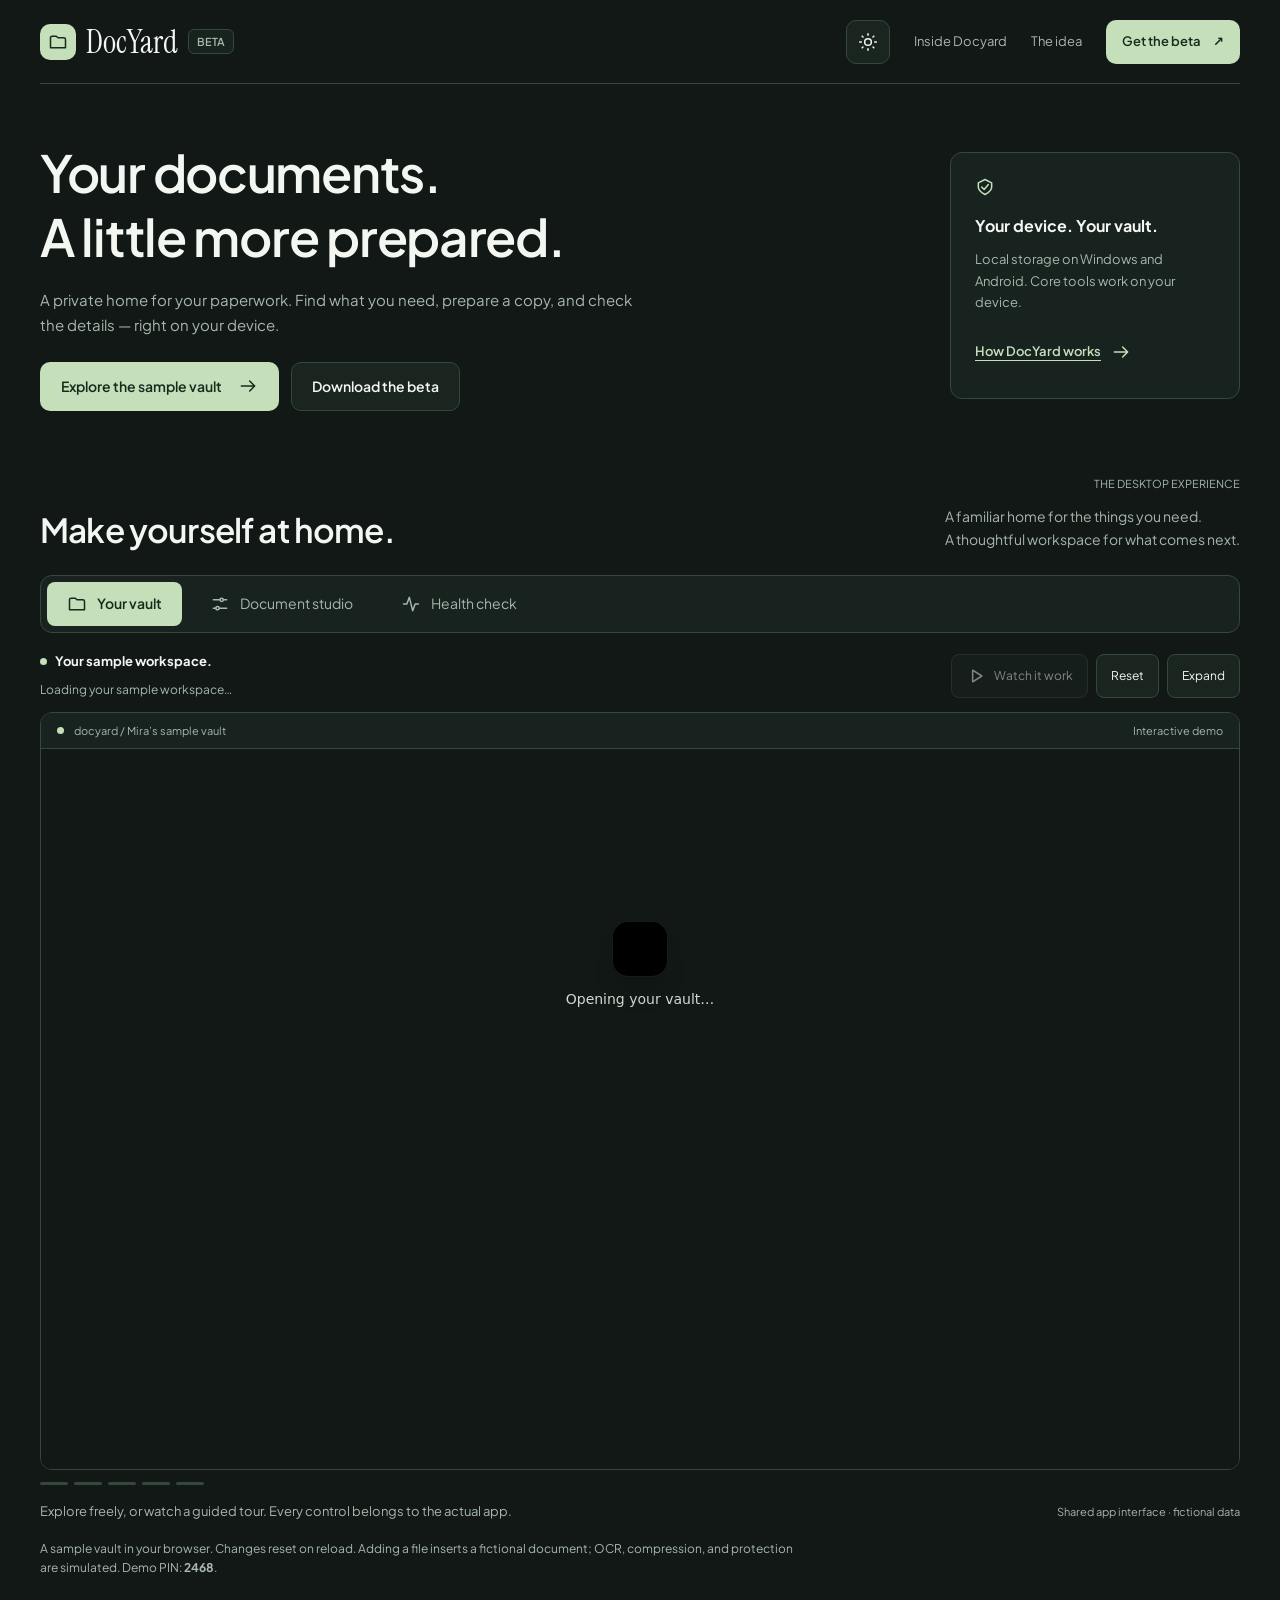
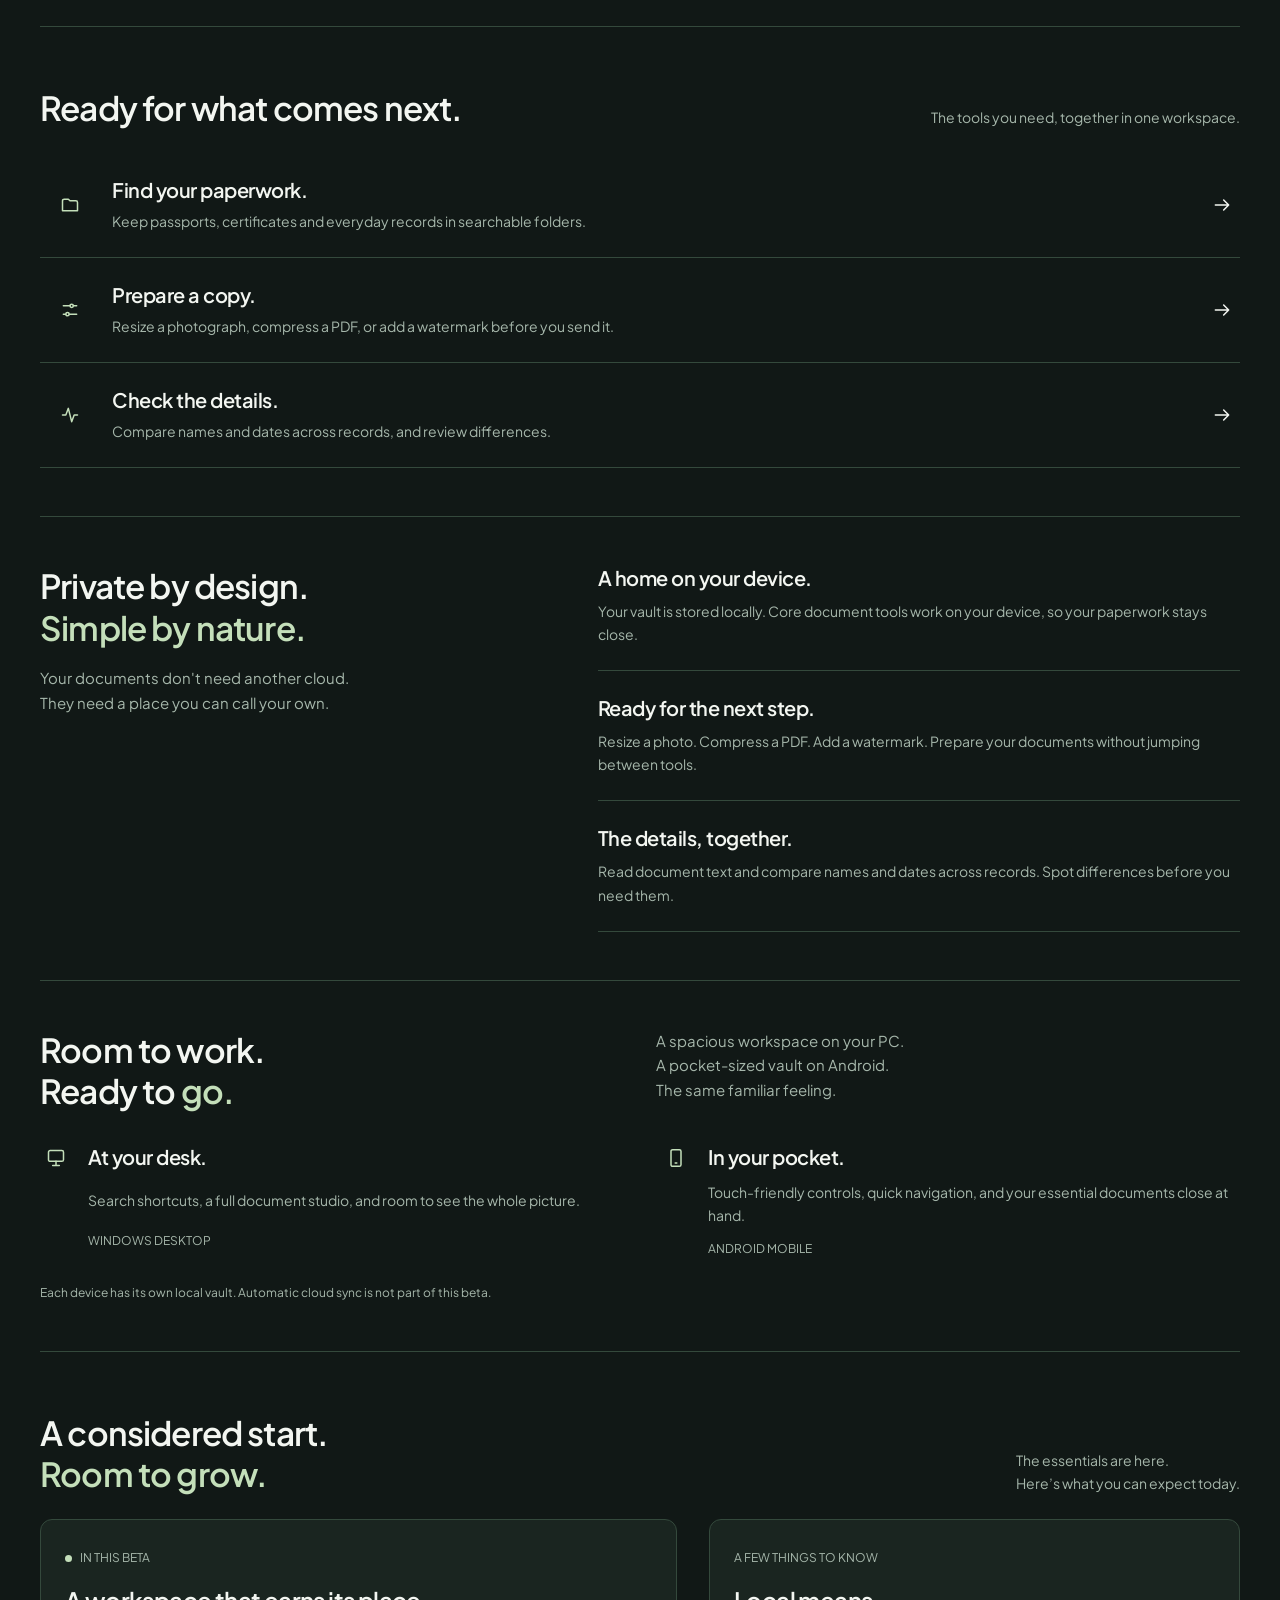
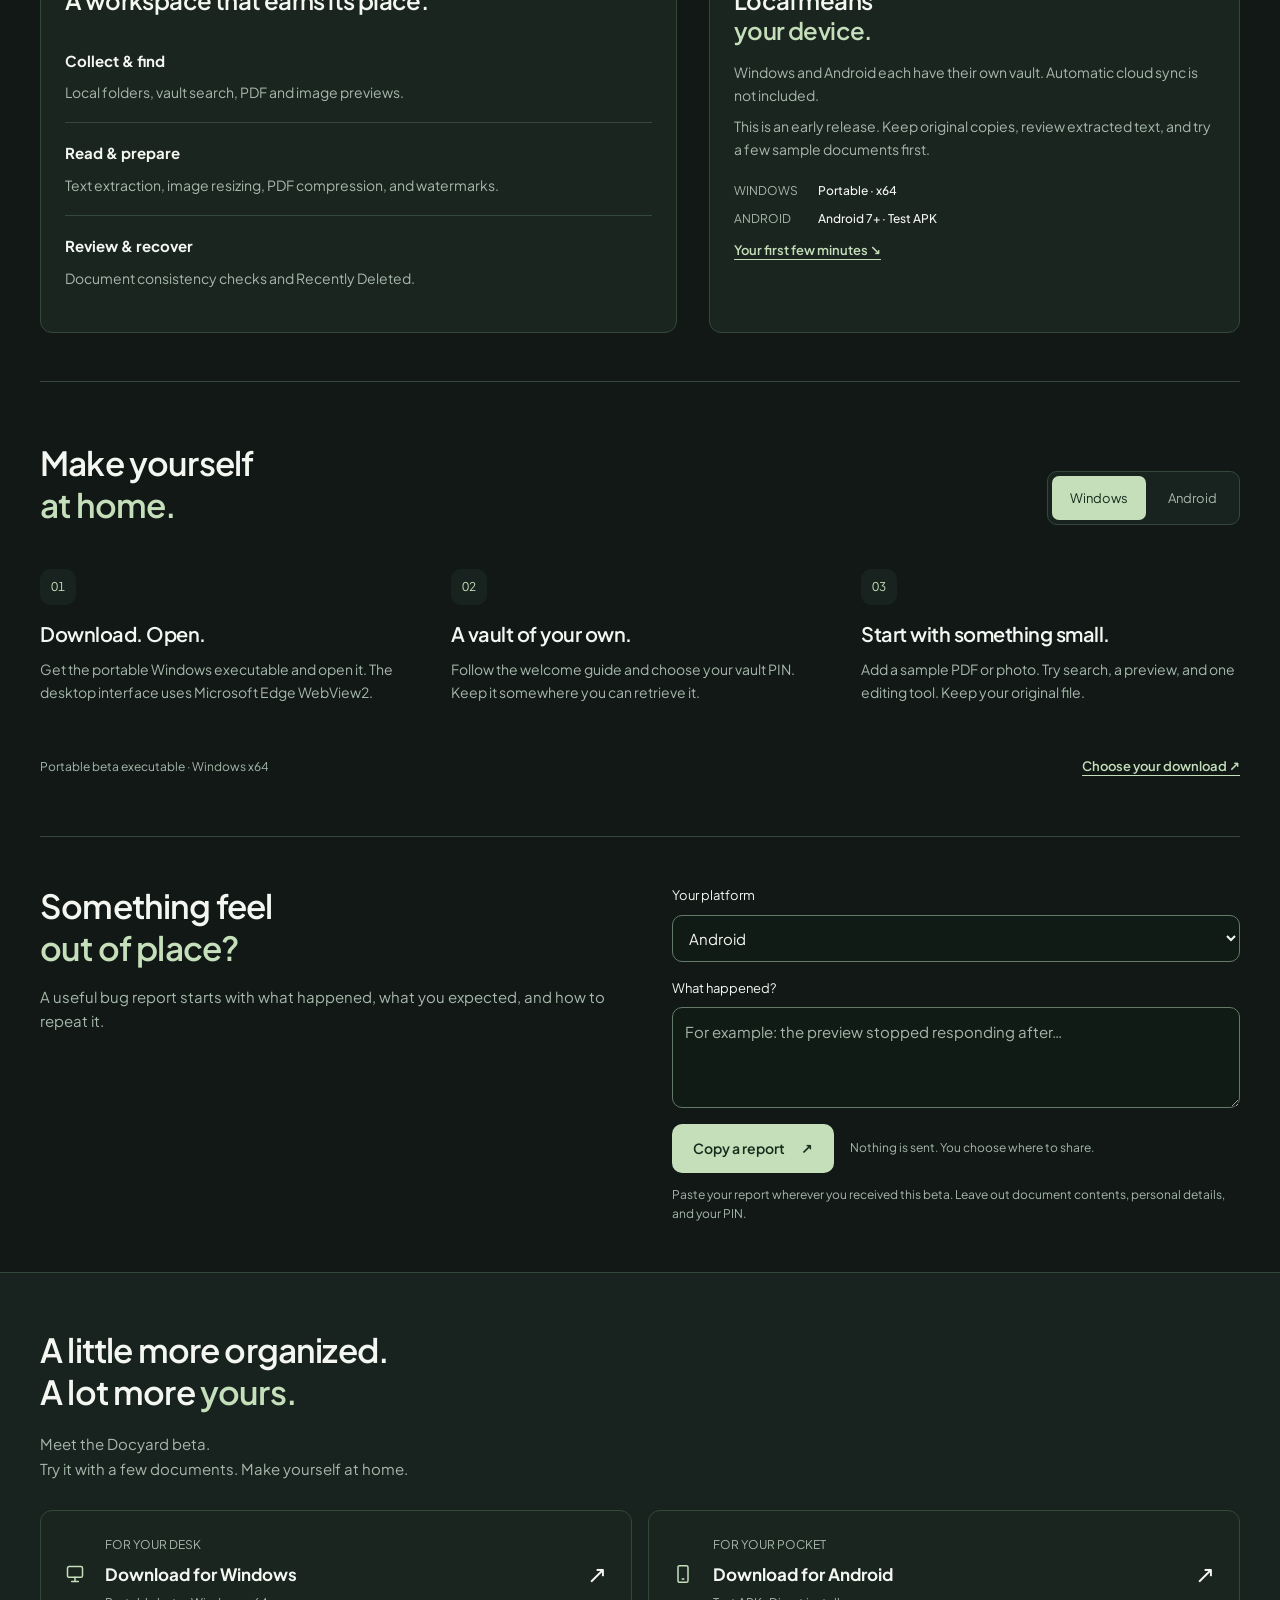
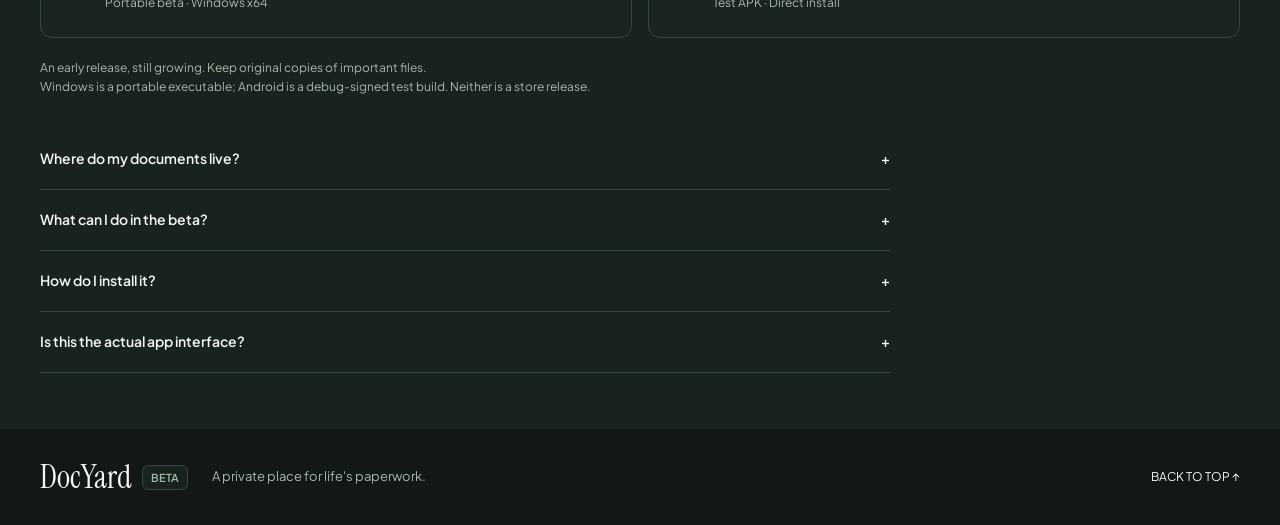
==== commit 79e14d9e: "Add files via upload" ====
--- a/index.html
+++ b/index.html
@@ -1,117 +1,109 @@
-<!doctype html>
-<html lang="en">
-<head>
-  <meta charset="utf-8">
-  <meta name="viewport" content="width=device-width, initial-scale=1, viewport-fit=cover">
-  <meta name="theme-color" content="#07070a">
-  <meta name="description" content="Meet the Docyard beta. A private, on-device home for your documents, with thoughtful tools to organize, prepare, and check them. For Windows and Android.">
-  <title>Docyard Beta — Your documents. Entirely yours.</title>
-  <link rel="icon" href="data:image/svg+xml,%3Csvg xmlns='http://www.w3.org/2000/svg' viewBox='0 0 64 64'%3E%3Crect width='64' height='64' rx='16' fill='%2307070a'/%3E%3Cpath d='M20 15h14l11 11v23H20z' fill='none' stroke='%23f5f5ee' stroke-width='3'/%3E%3Cpath d='M34 15v12h11M27 36h12M27 42h8' fill='none' stroke='%23c7d5b5' stroke-width='3'/%3E%3C/svg%3E">
-  <link rel="preload" href="assets/instrumentserif-regular.woff2" as="font" type="font/woff2" crossorigin>
-  <link rel="stylesheet" href="styles.css">
-  <link rel="stylesheet" href="release.css">
-  <script src="demo-site.js" defer></script><script src="script.js" defer></script><script src="release.js" defer></script>
-</head>
-<body>
-  <a class="skip-link" href="#main">Skip to content</a>
-  <div class="reading-progress" aria-hidden="true"></div>
-  <header class="site-header">
-    <a class="brand" href="#" aria-label="Docyard home"><span class="brand-mark" aria-hidden="true">d.</span>docyard<span class="beta-tag">BETA</span></a>
-    <nav aria-label="Main navigation"><button class="theme-toggle" id="theme-toggle" aria-label="Switch to light theme">☼</button><a href="#tour">Inside Docyard</a><a href="#principles">The idea</a><a class="nav-cta" href="#beta">Get the beta <span aria-hidden="true">↗</span></a></nav>
-  </header>
-  <main id="main">
-    <section class="hero wrap" aria-labelledby="hero-title">
-      <div class="hero-orbit" aria-hidden="true"><span></span><i></i></div>
-      <p class="eyebrow hero-in"><span class="status-dot"></span> A MORE PERSONAL KIND OF STORAGE</p>
-      <h1 class="hero-in" id="hero-title">Your documents.<br>Entirely <em>yours.</em></h1>
-      <div class="hero-bottom hero-in">
-        <p>Life comes with paperwork.<br>Give it a private place to belong.</p>
-        <div class="hero-action"><a class="button button-primary" href="#tour">Feel it for yourself <span aria-hidden="true">↓</span></a><a class="hero-download micro" href="#beta">OR GET THE BETA ↗</a></div>
-      </div>
-      <div class="hero-footnote"><span>ON YOUR DEVICE. ON YOUR TERMS.</span><a href="#tour" aria-label="Explore Docyard below">SCROLL TO EXPLORE <span aria-hidden="true">↓</span></a></div>
-    </section>
-    <section class="product-section wrap" id="tour" aria-labelledby="tour-title">
-      <div class="section-top reveal"><span class="eyebrow">01 / A LITTLE LESS SEARCHING</span><span class="micro device-label">THE DESKTOP EXPERIENCE</span></div>
-      <div class="product-heading reveal"><h2 id="tour-title">Everything in its <em>right place.</em></h2><p>A familiar home for the things you need.<br>A thoughtful workspace for what comes next.</p></div>
-      <div class="tour-controls reveal" role="tablist" aria-label="Explore app screens">
-        <button role="tab" id="tab-vault" aria-controls="tour-panel" aria-selected="true" data-screen="vault">01 <span>Your vault</span></button>
-        <button role="tab" id="tab-editor" aria-controls="tour-panel" aria-selected="false" tabindex="-1" data-screen="editor">02 <span>Document studio</span></button>
-        <button role="tab" id="tab-health" aria-controls="tour-panel" aria-selected="false" tabindex="-1" data-screen="health">03 <span>Health check</span></button>
-      </div>
-      <div class="demo-toolbar reveal">
-        <div><span class="status-dot"></span><strong>A real little vault.</strong><span class="demo-status" id="demo-status">Loading your sample workspace…</span></div>
-        <div class="demo-actions"><button id="play-tour" disabled>▶ Watch it work</button><button id="reset-demo">↺ Reset</button><button id="expand-demo" aria-expanded="false">⛶ Expand</button></div>
-      </div>
-      <div class="screen-stage reveal" role="tabpanel" id="tour-panel" aria-labelledby="tab-vault">
-        <div class="screen-window">
-          <div class="window-bar"><span class="window-dots" aria-hidden="true">● ● ●</span><span>docyard / Mira’s sample vault</span><span class="window-lock">INTERACTIVE DEMO</span></div>
-          <div class="app-frame-viewport"><iframe id="app-demo" title="Interactive Docyard sample vault" loading="lazy" sandbox="allow-scripts allow-same-origin allow-forms allow-downloads" src="demo/index.html?device=desktop" allow="fullscreen"></iframe><button class="preview-shield" id="preview-shield" aria-label="Expand interactive preview"><span>Expand to try <b aria-hidden="true">↗</b></span></button></div>
-        </div>
-        <div class="expanded-toolbar"><span class="micro">DOCYARD / SAMPLE VAULT</span><button id="expanded-reset">↺ Reset</button><button class="exit-demo" id="exit-demo">← Close preview</button></div>
-      </div>
-      <p class="preview-hint"><span aria-hidden="true">↕</span> Keep scrolling. Expand when you want to explore.</p>
-      <div class="tour-progress" aria-hidden="true"><span></span><span></span><span></span><span></span><span></span></div>
-      <div class="screen-caption"><p id="tour-caption" aria-live="polite">Explore freely, or watch a guided tour. Every control belongs to the actual app.</p><span>LIVE APP UI · FICTIONAL DATA</span></div>
-      <p class="demo-disclosure">A sample vault in your browser. Changes reset on reload. Adding a file inserts a fictional document; OCR, compression, and protection are simulated. Demo PIN: <strong>2468</strong>.</p>
-      <noscript><p>Enable JavaScript to explore the interactive vault. Downloads and release details are available below.</p></noscript>
-    </section>
-    <section class="use-cases wrap" id="everyday" aria-labelledby="everyday-title">
-      <div class="release-heading reveal"><div><span class="eyebrow">MADE FOR REAL LIFE</span><h2 id="everyday-title">For whatever<br>comes <em>next.</em></h2></div><p>A new journey. A new opportunity.<br>Or just a little less everyday admin.</p></div>
-      <div class="use-case-grid">
-        <a class="use-case-card reveal" href="#tour" data-open-screen="vault" data-delay="0"><span class="micro">01 / THE NEXT JOURNEY</span><div class="case-art travel-art" aria-hidden="true"><div class="ticket"><small>YOUR NEXT CHAPTER</small><b>Ready to go.</b><span>PASS<span>→</span>PORT</span><i></i></div><span class="art-stamp">ALL IN<br>ONE PLACE</span></div><h3>A calmer departure.</h3><p>Keep your passport, insurance, and travel paperwork in one familiar place.</p><span class="case-link">Explore the vault <b>↗</b></span></a>
-        <a class="use-case-card reveal" href="#tour" data-open-screen="editor" data-delay="90"><span class="micro">02 / THE NEXT OPPORTUNITY</span><div class="case-art prepare-art" aria-hidden="true"><div class="file-stack"><span>application.pdf</span><i></i><i></i><i></i><b>PREPARED ✓</b></div><span class="size-chip">A little lighter. ↘</span></div><h3>Ready for the form.</h3><p>Resize a photograph, prepare a PDF, or add a watermark before you send it.</p><span class="case-link">Try the document studio <b>↗</b></span></a>
-        <a class="use-case-card reveal" href="#tour" data-open-screen="health" data-delay="180"><span class="micro">03 / THE LITTLE DETAILS</span><div class="case-art check-art" aria-hidden="true"><div class="record-line"><span>PASSPORT</span><b>Mira Sen</b><i>✓</i></div><div class="record-line"><span>PAN CARD</span><b>Mira S.</b><i>!</i></div><span class="review-chip">One detail to review</span></div><h3>Catch it before you need it.</h3><p>Compare names and dates across your records. Give inconsistencies a second look.</p><span class="case-link">See the sample health check <b>↗</b></span></a>
-      </div>
-    </section>
-    <section class="principles wrap" id="principles" aria-labelledby="principles-title">
-      <div class="principles-intro reveal"><span class="eyebrow">02 / BUILT AROUND YOU</span><h2 id="principles-title">Private by design.<br><em>Simple by nature.</em></h2><p>Your documents don't need another cloud.<br>They need a place you can call your own.</p></div>
-      <div class="principles-list">
-        <article class="principle reveal"><span class="principle-number">01</span><div><h3>A home on your device.</h3><p>Your vault is stored locally. Core document tools work on your device, so your paperwork stays close.</p></div><span class="principle-icon" aria-hidden="true">⌂</span></article>
-        <article class="principle reveal"><span class="principle-number">02</span><div><h3>Ready for the next step.</h3><p>Resize a photo. Compress a PDF. Add a watermark. Prepare your documents without jumping between tools.</p></div><span class="principle-icon" aria-hidden="true">↗</span></article>
-        <article class="principle reveal"><span class="principle-number">03</span><div><h3>The details, together.</h3><p>Read document text and compare names and dates across records. Spot differences before you need them.</p></div><span class="principle-icon" aria-hidden="true">◎</span></article>
-      </div>
-    </section>
-    <section class="studio wrap" aria-labelledby="studio-title">
-      <div class="studio-copy reveal"><span class="eyebrow">03 / FROM STORED TO SORTED</span><h2 id="studio-title">Paperwork.<br>With the <em>work</em><br>taken out.</h2><p>Small tools for life's little admin.<br>All in one calm, considered space.</p><a class="text-link" href="#tour" data-open-screen="editor">Step inside the studio <span aria-hidden="true">↗</span></a></div>
-      <figure class="detail-screen workflow reveal"><div class="detail-screen-bar"><span class="status-dot"></span> A LITTLE LESS PAPERWORK</div><div class="workflow-scene" aria-hidden="true"><div class="workflow-sheet sheet-back"></div><div class="workflow-sheet sheet-front"><span>DOCYARD / SAMPLE</span><b>Ready for<br>what’s next.</b><i></i><i></i><i></i><small>YOUR PREPARED COPY ↗</small></div><span class="workflow-chip chip-one">PDF · PREVIEW</span><span class="workflow-chip chip-two">✓ ORGANIZED</span></div><figcaption>Find it. Prepare it. Get on with your day.<br><a class="text-link" href="#tour" data-open-screen="editor">Try the live document studio ↗</a></figcaption></figure>
-    </section>
-    <section class="device-section wrap" aria-labelledby="device-title">
-      <div class="device-heading reveal"><span class="eyebrow">04 / WHEREVER LIFE HAPPENS</span><h2 id="device-title">Room to work.<br>Ready to <em>go.</em></h2><p>A spacious workspace on your PC.<br>A pocket-sized vault on Android.<br>The same familiar feeling.</p></div>
-      <div class="device-notes reveal"><div><span class="device-symbol" aria-hidden="true">▱</span><h3>At your desk.</h3><p>Search shortcuts, a full document studio, and room to see the whole picture.</p><span class="micro">WINDOWS DESKTOP</span></div><div><span class="device-symbol" aria-hidden="true">▯</span><h3>In your pocket.</h3><p>Touch-friendly controls, quick navigation, and your essential documents close at hand.</p><span class="micro">ANDROID MOBILE</span></div></div>
-      <p class="device-note reveal">Each device has its own local vault. Automatic cloud sync is not part of this beta.</p>
-    </section>
-    <section class="beta-notes wrap" id="release-notes" aria-labelledby="notes-title">
-      <div class="release-heading reveal"><div><span class="eyebrow">BETA / FIELD NOTES</span><h2 id="notes-title">A considered start.<br><em>Room to grow.</em></h2></div><p>The essentials are here.<br>Here’s what you can expect today.</p></div>
-      <div class="release-grid">
-        <article class="release-card reveal"><span class="release-pill"><span class="status-dot"></span> IN THIS BETA</span><h3>A workspace that earns its place.</h3><ul class="capability-list"><li><span>01</span><div><strong>Collect & find</strong><p>Local folders, vault search, PDF and image previews.</p></div></li><li><span>02</span><div><strong>Read & prepare</strong><p>Text extraction, image resizing, PDF compression, and watermarks.</p></div></li><li><span>03</span><div><strong>Review & recover</strong><p>Document consistency checks and Recently Deleted.</p></div></li></ul></article>
-        <article class="release-card release-aside reveal" data-delay="100"><span class="micro">A FEW THINGS TO KNOW</span><h3>Local means<br><em>your device.</em></h3><p>Windows and Android each have their own vault. Automatic cloud sync is not included.</p><p>This is an early release. Keep original copies, review extracted text, and try a few sample documents first.</p><div class="beta-format"><span>WINDOWS</span><b>Portable · x64</b><span>ANDROID</span><b>Android 7+ · Test APK</b></div><a class="text-link" href="#getting-started">Your first few minutes ↘</a></article>
-      </div>
-    </section>
-    <section class="getting-started wrap" id="getting-started" aria-labelledby="start-title">
-      <div class="release-heading reveal"><div><span class="eyebrow">A LITTLE GUIDANCE</span><h2 id="start-title">Make yourself<br><em>at home.</em></h2></div><div class="install-tabs" role="tablist" aria-label="Installation platform"><button id="install-windows" role="tab" data-install="windows" aria-selected="true" aria-controls="installation">Windows</button><button id="install-android" role="tab" data-install="android" aria-selected="false" aria-controls="installation" tabindex="-1">Android</button></div></div>
-      <div id="installation" role="tabpanel" aria-labelledby="install-windows" class="journey reveal"><div class="journey-line" aria-hidden="true"><span></span></div><article><span class="step-number">01</span><h3 id="install-step-title">Download. Open.</h3><p id="install-step-copy">Get the portable Windows executable and open it. The desktop interface uses Microsoft Edge WebView2.</p></article><article><span class="step-number">02</span><h3>A vault of your own.</h3><p>Follow the welcome guide and choose your vault PIN. Keep it somewhere you can retrieve it.</p></article><article><span class="step-number">03</span><h3>Start with something small.</h3><p>Add a sample PDF or photo. Try search, a preview, and one editing tool. Keep your original file.</p></article></div>
-      <div class="start-foot reveal"><span id="install-note">Portable beta executable · Windows x64</span><a class="text-link" href="#beta">Choose your download ↗</a></div>
-    </section>
-    <section class="feedback-section wrap reveal" id="feedback" aria-labelledby="feedback-title"><div><span class="eyebrow">HELP SHAPE THE NEXT CHAPTER</span><h2 id="feedback-title">Something feel<br><em>out of place?</em></h2><p>A useful bug report starts with what happened, what you expected, and how to repeat it.</p></div><form id="feedback-form"><label for="feedback-platform">Your platform</label><select id="feedback-platform"><option>Android</option><option>Windows</option><option>Website demo</option></select><label for="feedback-summary">What happened?</label><textarea id="feedback-summary" rows="3" maxlength="1500" placeholder="For example: the preview stopped responding after…" required></textarea><div class="feedback-actions"><button class="button button-primary" type="submit">Copy a report <span aria-hidden="true">↗</span></button><span id="feedback-status" role="status">Nothing is sent. You choose where to share.</span></div><p class="feedback-note">Paste your report wherever you received this beta. Leave out document contents, personal details, and your PIN.</p><textarea id="feedback-output" aria-label="Prepared report to copy" readonly hidden></textarea></form></section>
-    <section class="beta-section" id="beta" aria-labelledby="beta-title">
-      <div class="wrap">
-        <div class="beta-intro reveal"><span class="eyebrow"><span class="status-dot"></span> THE FIRST CHAPTER</span><h2 id="beta-title">A little more organized.<br>A lot more <em>yours.</em></h2><p>Meet the Docyard beta.<br>Try it with a few documents. Make yourself at home.</p></div>
-        <div class="download-grid reveal" id="downloads">
-          <a class="download-card" data-platform="windows" href="downloads/docyard-windows-beta.exe" download><span class="download-icon" aria-hidden="true">▱</span><span class="download-body"><span class="micro">FOR YOUR DESK</span><strong>Download for Windows</strong><span class="download-meta">Portable beta · Windows x64</span></span><span class="download-arrow" aria-hidden="true">↗</span></a>
-          <a class="download-card" data-platform="android" href="downloads/docyard-android-beta.apk" download><span class="download-icon" aria-hidden="true">▯</span><span class="download-body"><span class="micro">FOR YOUR POCKET</span><strong>Download for Android</strong><span class="download-meta">Test APK · Direct install</span></span><span class="download-arrow" aria-hidden="true">↗</span></a>
-        </div>
-        <p class="beta-note reveal">An early release, still growing. Keep original copies of important files.<br>Windows is a portable executable; Android is a debug-signed test build. Neither is a store release.</p>
-        <div class="faq reveal" aria-label="Beta questions">
-          <details><summary>Where do my documents live?<span aria-hidden="true">+</span></summary><p>Your vault lives on the device where you add your documents. Core processing runs locally. Links to external guidance open websites in your browser.</p></details>
-          <details><summary>What can I do in the beta?<span aria-hidden="true">+</span></summary><p>Organize PDFs and images into folders, find records, preview documents, read text, prepare images and PDFs, add watermarks, and check consistency across your records. OCR results should always be reviewed.</p></details>
-          <details><summary>How do I install it?<span aria-hidden="true">+</span></summary><p>On Windows, download the portable executable and open it. The desktop interface uses Microsoft Edge WebView2. On Android, download the test APK, open it, and follow your device's installation prompts. The Android beta is distributed directly rather than through the Play Store.</p></details>
-          <details><summary>Is this the actual app interface?<span aria-hidden="true">+</span></summary><p>Yes. The interactive vault runs the same screens and styles as the app, with its mobile layout on narrow screens and desktop layout on wider screens. It uses fictional records in memory. Native OCR, file processing, and encryption are simulated here; install the beta to use them on your device.</p></details>
-        </div>
-      </div>
-    </section>
-  </main>
-  <footer class="wrap site-footer"><a class="brand" href="#">docyard<span class="beta-tag">BETA</span></a><p>A private place for life's paperwork.</p><a href="#main">BACK TO TOP ↑</a><span class="footer-word" aria-hidden="true">entirely yours.</span></footer>
-</body>
-</html>
-
-
+<!doctype html>
+<html lang="en">
+<head>
+  <meta charset="utf-8">
+  <meta name="viewport" content="width=device-width, initial-scale=1, viewport-fit=cover">
+  <meta name="theme-color" content="#111816">
+  <meta name="description" content="Meet the Docyard beta. A private, on-device home for your documents, with thoughtful tools to organize, prepare, and check them. For Windows and Android.">
+  <title>Docyard Beta — Your documents. Entirely yours.</title>
+  <link rel="icon" href="data:image/svg+xml,%3Csvg xmlns='http://www.w3.org/2000/svg' viewBox='0 0 64 64'%3E%3Crect width='64' height='64' rx='16' fill='%2307070a'/%3E%3Cpath d='M20 15h14l11 11v23H20z' fill='none' stroke='%23f5f5ee' stroke-width='3'/%3E%3Cpath d='M34 15v12h11M27 36h12M27 42h8' fill='none' stroke='%23c7d5b5' stroke-width='3'/%3E%3C/svg%3E">
+  <link rel="preload" href="assets/plusjakartasans-variable.woff2" as="font" type="font/woff2" crossorigin>
+  <link rel="stylesheet" href="styles.css">
+  <link rel="stylesheet" href="release.css">
+  <script src="script.js" defer></script><script src="demo-site.js" defer></script><script src="release.js" defer></script>
+</head>
+<body>
+  <a class="skip-link" href="#main">Skip to content</a>
+  <div class="reading-progress" aria-hidden="true"></div>
+  <header class="site-header">
+    <a class="brand" href="#" aria-label="Docyard home"><span class="brand-mark" data-icon="folder" aria-hidden="true"></span>DocYard<span class="beta-tag">BETA</span></a>
+    <nav aria-label="Main navigation"><button class="theme-toggle" id="theme-toggle" aria-label="Switch to light theme">☼</button><a href="#tour">Inside Docyard</a><a href="#principles">The idea</a><a class="nav-cta" href="#beta">Get the beta <span aria-hidden="true">↗</span></a></nav>
+  </header>
+  <main id="main">
+    <section class="hero wrap" aria-labelledby="hero-title">
+      <div class="hero-copy"><h1 id="hero-title">Your documents.<br>A little more prepared.</h1>
+      <p>A private home for your paperwork. Find what you need, prepare a copy, and check the details — right on your device.</p>
+      <div class="hero-action"><a class="button button-primary" href="#tour">Explore the sample vault <span data-icon="arrow-right" aria-hidden="true"></span></a><a class="button button-secondary" href="#beta">Download the beta</a></div></div>
+      <aside class="hero-note"><span data-icon="shield-check" aria-hidden="true"></span><strong>Your device. Your vault.</strong><p>Local storage on Windows and Android. Core tools work on your device.</p><a class="text-link" href="#principles">How DocYard works <span data-icon="arrow-right" aria-hidden="true"></span></a></aside>
+    </section>
+    <section class="product-section wrap" id="tour" aria-labelledby="tour-title">
+      <div class="section-top reveal"><span class="micro device-label">THE DESKTOP EXPERIENCE</span></div>
+      <div class="product-heading reveal"><h2 id="tour-title">Make yourself at home.</h2><p>A familiar home for the things you need.<br>A thoughtful workspace for what comes next.</p></div>
+      <div class="tour-controls reveal" role="tablist" aria-label="Explore app screens">
+        <button role="tab" id="tab-vault" aria-controls="tour-panel" aria-selected="true" data-screen="vault"><span data-icon="folder" aria-hidden="true"></span><span>Your vault</span></button>
+        <button role="tab" id="tab-editor" aria-controls="tour-panel" aria-selected="false" tabindex="-1" data-screen="editor"><span data-icon="sliders" aria-hidden="true"></span><span>Document studio</span></button>
+        <button role="tab" id="tab-health" aria-controls="tour-panel" aria-selected="false" tabindex="-1" data-screen="health"><span data-icon="activity" aria-hidden="true"></span><span>Health check</span></button>
+      </div>
+      <div class="demo-toolbar reveal">
+        <div><span class="status-dot"></span><strong>Your sample workspace.</strong><span class="demo-status" id="demo-status">Loading your sample workspace…</span></div>
+        <div class="demo-actions"><button id="play-tour" disabled>Watch it work</button><button id="reset-demo">Reset</button><button id="expand-demo" aria-expanded="false">Expand</button></div>
+      </div>
+      <div class="screen-stage reveal" role="tabpanel" id="tour-panel" aria-labelledby="tab-vault">
+        <div class="screen-window">
+          <div class="window-bar"><span class="status-dot" aria-hidden="true"></span><span>docyard / Mira’s sample vault</span><span class="window-lock">Interactive demo</span></div>
+          <div class="app-frame-viewport"><iframe id="app-demo" title="Interactive Docyard sample vault" loading="eager" sandbox="allow-scripts allow-same-origin allow-forms allow-downloads" allow="fullscreen"></iframe><button class="preview-shield" id="preview-shield" aria-label="Expand interactive preview"><span>Expand to try <b aria-hidden="true">↗</b></span></button></div>
+        </div>
+        <div class="expanded-toolbar"><span class="micro">DOCYARD / SAMPLE VAULT</span><button id="expanded-reset">Reset</button><button class="exit-demo" id="exit-demo">Close preview</button></div>
+      </div>
+      <p class="preview-hint"><span aria-hidden="true">↕</span> Keep scrolling. Expand when you want to explore.</p>
+      <div class="tour-progress" aria-hidden="true"><span></span><span></span><span></span><span></span><span></span></div>
+      <div class="screen-caption"><p id="tour-caption" aria-live="polite">Explore freely, or watch a guided tour. Every control belongs to the actual app.</p><span>Shared app interface · fictional data</span></div>
+      <p class="demo-disclosure">A sample vault in your browser. Changes reset on reload. Adding a file inserts a fictional document; OCR, compression, and protection are simulated. Demo PIN: <strong>2468</strong>.</p>
+      <noscript><p>Enable JavaScript to explore the interactive vault. Downloads and release details are available below.</p></noscript>
+    </section>
+    <section class="use-cases wrap" id="everyday" aria-labelledby="everyday-title">
+      <div class="release-heading"><h2 id="everyday-title">Ready for what comes next.</h2><p>The tools you need, together in one workspace.</p></div>
+      <div class="use-case-grid">
+        <a class="use-case-card" href="#tour" data-open-screen="vault"><span data-icon="folder" aria-hidden="true"></span><div><h3>Find your paperwork.</h3><p>Keep passports, certificates and everyday records in searchable folders.</p></div><span data-icon="arrow-right" aria-hidden="true"></span></a>
+        <a class="use-case-card" href="#tour" data-open-screen="editor"><span data-icon="sliders" aria-hidden="true"></span><div><h3>Prepare a copy.</h3><p>Resize a photograph, compress a PDF, or add a watermark before you send it.</p></div><span data-icon="arrow-right" aria-hidden="true"></span></a>
+        <a class="use-case-card" href="#tour" data-open-screen="health"><span data-icon="activity" aria-hidden="true"></span><div><h3>Check the details.</h3><p>Compare names and dates across records, and review differences.</p></div><span data-icon="arrow-right" aria-hidden="true"></span></a>
+      </div>
+    </section>
+    <section class="principles wrap" id="principles" aria-labelledby="principles-title">
+      <div class="principles-intro reveal"><h2 id="principles-title">Private by design.<br><em>Simple by nature.</em></h2><p>Your documents don't need another cloud.<br>They need a place you can call your own.</p></div>
+      <div class="principles-list">
+        <article class="principle reveal"><div><h3>A home on your device.</h3><p>Your vault is stored locally. Core document tools work on your device, so your paperwork stays close.</p></div></article>
+        <article class="principle reveal"><div><h3>Ready for the next step.</h3><p>Resize a photo. Compress a PDF. Add a watermark. Prepare your documents without jumping between tools.</p></div></article>
+        <article class="principle reveal"><div><h3>The details, together.</h3><p>Read document text and compare names and dates across records. Spot differences before you need them.</p></div></article>
+      </div>
+    </section>
+    <section class="device-section wrap" aria-labelledby="device-title">
+      <div class="device-heading reveal"><h2 id="device-title">Room to work.<br>Ready to <em>go.</em></h2><p>A spacious workspace on your PC.<br>A pocket-sized vault on Android.<br>The same familiar feeling.</p></div>
+      <div class="device-notes reveal"><div><span class="device-symbol" data-icon="monitor" aria-hidden="true"></span><h3>At your desk.</h3><p>Search shortcuts, a full document studio, and room to see the whole picture.</p><span class="micro">WINDOWS DESKTOP</span></div><div><span class="device-symbol" data-icon="smartphone" aria-hidden="true"></span><h3>In your pocket.</h3><p>Touch-friendly controls, quick navigation, and your essential documents close at hand.</p><span class="micro">ANDROID MOBILE</span></div></div>
+      <p class="device-note reveal">Each device has its own local vault. Automatic cloud sync is not part of this beta.</p>
+    </section>
+    <section class="beta-notes wrap" id="release-notes" aria-labelledby="notes-title">
+      <div class="release-heading reveal"><div><h2 id="notes-title">A considered start.<br><em>Room to grow.</em></h2></div><p>The essentials are here.<br>Here’s what you can expect today.</p></div>
+      <div class="release-grid">
+        <article class="release-card reveal"><span class="release-pill"><span class="status-dot"></span> IN THIS BETA</span><h3>A workspace that earns its place.</h3><ul class="capability-list"><li><span>01</span><div><strong>Collect & find</strong><p>Local folders, vault search, PDF and image previews.</p></div></li><li><span>02</span><div><strong>Read & prepare</strong><p>Text extraction, image resizing, PDF compression, and watermarks.</p></div></li><li><span>03</span><div><strong>Review & recover</strong><p>Document consistency checks and Recently Deleted.</p></div></li></ul></article>
+        <article class="release-card release-aside reveal" data-delay="100"><span class="micro">A FEW THINGS TO KNOW</span><h3>Local means<br><em>your device.</em></h3><p>Windows and Android each have their own vault. Automatic cloud sync is not included.</p><p>This is an early release. Keep original copies, review extracted text, and try a few sample documents first.</p><div class="beta-format"><span>WINDOWS</span><b>Portable · x64</b><span>ANDROID</span><b>Android 7+ · Test APK</b></div><a class="text-link" href="#getting-started">Your first few minutes ↘</a></article>
+      </div>
+    </section>
+    <section class="getting-started wrap" id="getting-started" aria-labelledby="start-title">
+      <div class="release-heading reveal"><div><h2 id="start-title">Make yourself<br><em>at home.</em></h2></div><div class="install-tabs" role="tablist" aria-label="Installation platform"><button id="install-windows" role="tab" data-install="windows" aria-selected="true" aria-controls="installation">Windows</button><button id="install-android" role="tab" data-install="android" aria-selected="false" aria-controls="installation" tabindex="-1">Android</button></div></div>
+      <div id="installation" role="tabpanel" aria-labelledby="install-windows" class="journey reveal"><div class="journey-line" aria-hidden="true"><span></span></div><article><span class="step-number">01</span><h3 id="install-step-title">Download. Open.</h3><p id="install-step-copy">Get the portable Windows executable and open it. The desktop interface uses Microsoft Edge WebView2.</p></article><article><span class="step-number">02</span><h3>A vault of your own.</h3><p>Follow the welcome guide and choose your vault PIN. Keep it somewhere you can retrieve it.</p></article><article><span class="step-number">03</span><h3>Start with something small.</h3><p>Add a sample PDF or photo. Try search, a preview, and one editing tool. Keep your original file.</p></article></div>
+      <div class="start-foot reveal"><span id="install-note">Portable beta executable · Windows x64</span><a class="text-link" href="#beta">Choose your download ↗</a></div>
+    </section>
+    <section class="feedback-section wrap reveal" id="feedback" aria-labelledby="feedback-title"><div><h2 id="feedback-title">Something feel<br><em>out of place?</em></h2><p>A useful bug report starts with what happened, what you expected, and how to repeat it.</p></div><form id="feedback-form"><label for="feedback-platform">Your platform</label><select id="feedback-platform"><option>Android</option><option>Windows</option><option>Website demo</option></select><label for="feedback-summary">What happened?</label><textarea id="feedback-summary" rows="3" maxlength="1500" placeholder="For example: the preview stopped responding after…" required></textarea><div class="feedback-actions"><button class="button button-primary" type="submit">Copy a report <span aria-hidden="true">↗</span></button><span id="feedback-status" role="status">Nothing is sent. You choose where to share.</span></div><p class="feedback-note">Paste your report wherever you received this beta. Leave out document contents, personal details, and your PIN.</p><textarea id="feedback-output" aria-label="Prepared report to copy" readonly hidden></textarea></form></section>
+    <section class="beta-section" id="beta" aria-labelledby="beta-title">
+      <div class="wrap">
+        <div class="beta-intro reveal"><h2 id="beta-title">A little more organized.<br>A lot more <em>yours.</em></h2><p>Meet the Docyard beta.<br>Try it with a few documents. Make yourself at home.</p></div>
+        <div class="download-grid reveal" id="downloads">
+          <a class="download-card" data-platform="windows" href="downloads/docyard-windows-beta.exe" download><span class="download-icon" data-icon="monitor" aria-hidden="true"></span><span class="download-body"><span class="micro">FOR YOUR DESK</span><strong>Download for Windows</strong><span class="download-meta">Portable beta · Windows x64</span></span><span class="download-arrow" aria-hidden="true">↗</span></a>
+          <a class="download-card" data-platform="android" href="downloads/docyard-android-beta.apk" download><span class="download-icon" data-icon="smartphone" aria-hidden="true"></span><span class="download-body"><span class="micro">FOR YOUR POCKET</span><strong>Download for Android</strong><span class="download-meta">Test APK · Direct install</span></span><span class="download-arrow" aria-hidden="true">↗</span></a>
+        </div>
+        <p class="beta-note reveal">An early release, still growing. Keep original copies of important files.<br>Windows is a portable executable; Android is a debug-signed test build. Neither is a store release.</p>
+        <div class="faq reveal" aria-label="Beta questions">
+          <details><summary>Where do my documents live?<span aria-hidden="true">+</span></summary><p>Your vault lives on the device where you add your documents. Core processing runs locally. Links to external guidance open websites in your browser.</p></details>
+          <details><summary>What can I do in the beta?<span aria-hidden="true">+</span></summary><p>Organize PDFs and images into folders, find records, preview documents, read text, prepare images and PDFs, add watermarks, and check consistency across your records. OCR results should always be reviewed.</p></details>
+          <details><summary>How do I install it?<span aria-hidden="true">+</span></summary><p>On Windows, download the portable executable and open it. The desktop interface uses Microsoft Edge WebView2. On Android, download the test APK, open it, and follow your device's installation prompts. The Android beta is distributed directly rather than through the Play Store.</p></details>
+          <details><summary>Is this the actual app interface?<span aria-hidden="true">+</span></summary><p>Yes. The interactive vault runs the same screens and styles as the app, with its mobile layout on narrow screens and desktop layout on wider screens. It uses fictional records in memory. Native OCR, file processing, and encryption are simulated here; install the beta to use them on your device.</p></details>
+        </div>
+      </div>
+    </section>
+  </main>
+  <footer class="wrap site-footer"><a class="brand" href="#">DocYard<span class="beta-tag">BETA</span></a><p>A private place for life's paperwork.</p><a href="#main">BACK TO TOP ↑</a></footer>
+</body>
+</html>
+
+
--- a/styles.css
+++ b/styles.css
@@ -1,27 +1,179 @@
-@font-face{font-family:Instrument;src:url('assets/instrumentserif-regular.woff2') format('woff2');font-display:swap;font-weight:400}
-@font-face{font-family:Instrument;src:url('assets/instrumentserif-italic.woff2') format('woff2');font-display:swap;font-style:italic}
-@font-face{font-family:Jakarta;src:url('assets/plusjakartasans-variable.woff2') format('woff2');font-display:swap;font-weight:200 800}
-@font-face{font-family:JetBrains;src:url('assets/jetbrainsmono-variable.woff2') format('woff2');font-display:swap;font-weight:100 800}
-:root{color-scheme:dark;--bg:#07070a;--surface:#101015;--line:#ffffff20;--text:#f1f0e9;--muted:#a0a0aa;--sage:#c7d5b5;--serif:Instrument,Georgia,serif;--sans:Jakarta,system-ui,sans-serif;--mono:JetBrains,monospace}
-*{box-sizing:border-box}html{scroll-behavior:smooth;scroll-padding-top:100px}body{margin:0;background:var(--bg);color:var(--text);font-family:var(--sans);font-size:14px;line-height:1.7;-webkit-font-smoothing:antialiased}::selection{background:var(--sage);color:var(--bg)}a{color:inherit;text-decoration:none}button{font:inherit;color:inherit;cursor:pointer}a,button,summary{touch-action:manipulation}button:focus-visible,a:focus-visible,summary:focus-visible,[tabindex]:focus-visible{outline:2px solid var(--sage);outline-offset:6px}img{display:block;width:100%;height:auto}h1,h2,h3,p,figure{margin:0}h1,h2,h3{font-family:var(--serif);font-weight:400;line-height:1.02}h2 em,h1 em{font-weight:400;color:var(--sage)}.wrap{width:min(1200px,calc(100% - 96px));margin-inline:auto}.eyebrow,.micro{font-family:var(--mono);font-size:10px;letter-spacing:.13em;line-height:1.7}.eyebrow{display:flex;align-items:center;gap:10px}.micro{color:var(--muted)}.status-dot{width:6px;height:6px;background:var(--sage);border-radius:50%;display:inline-block;box-shadow:0 0 0 4px #c7d5b50b}
-.site-header{width:min(1376px,calc(100% - 80px));margin:auto;display:flex;align-items:center;justify-content:space-between;height:102px;border-bottom:1px solid var(--line);position:relative;z-index:5}.brand{display:inline-flex;align-items:center;gap:10px;font-family:var(--serif);font-size:36px;line-height:1}.brand-mark{font:italic 24px var(--serif);border:1px solid #ffffff55;border-radius:8px;width:30px;height:34px;display:grid;place-items:center}.beta-tag{font:9px var(--mono);border:1px solid var(--line);padding:5px 7px;align-self:center;border-radius:3px;letter-spacing:.05em;margin-left:4px}.site-header nav{display:flex;align-items:center;gap:32px;font-size:12px}.site-header nav>a{padding:10px 0;color:#c2c2ca}.site-header nav>a:hover{color:var(--text)}.site-header .nav-cta{padding:10px 17px;border:1px solid #ffffff50;border-radius:7px;color:var(--text)}.nav-cta span{margin-left:25px}
-.hero{position:relative;padding-top:84px}.hero h1{font-size:clamp(76px,9.4vw,138px);letter-spacing:-.045em;margin:27px 0 37px;line-height:.97;position:relative;z-index:1}.hero h1 em{padding-right:.12em}.hero-bottom{display:flex;justify-content:space-between;align-items:center;max-width:1100px}.hero-bottom>p{font-size:16px;color:var(--muted);line-height:1.8}.hero-action{display:flex;flex-direction:column;align-items:center;gap:12px}.button{display:inline-flex;align-items:center;justify-content:space-between;gap:30px;min-height:54px;padding:12px 24px;border-radius:7px;font-size:12px;font-weight:600;transition:transform .2s,background .2s}.button:hover{transform:translateY(-3px)}.button-primary{background:var(--text);color:var(--bg)}.button-primary:hover{background:var(--sage)}.button span{font-size:20px;font-weight:400}.hero-footnote{display:flex;justify-content:space-between;margin-top:64px;padding:26px 0 32px;border-bottom:1px solid var(--line);color:var(--muted);font:9px var(--mono);letter-spacing:.1em}.hero-footnote a{display:flex;gap:22px}.hero-orbit{position:absolute;right:20px;top:60px;width:300px;height:300px;border:1px solid #c7d5b50b;border-radius:50%;pointer-events:none}.hero-orbit::before,.hero-orbit::after{content:'';position:absolute;inset:36px;border:1px solid #c7d5b516;border-radius:50%}.hero-orbit::after{inset:76px}.hero-orbit span{position:absolute;inset:0;border-radius:50%;animation:orbit 26s linear infinite}.hero-orbit span::before{content:'';position:absolute;top:39px;left:36px;width:5px;height:5px;border-radius:50%;background:var(--sage);box-shadow:0 0 24px #c7d5b550}.hero-orbit i{position:absolute;inset:0;background:radial-gradient(circle,#c7d5b50b,transparent 70%)}@keyframes orbit{to{transform:rotate(360deg)}}
-.product-section{padding-top:62px;position:relative}.section-top{display:flex;align-items:center;justify-content:space-between}.product-heading{display:flex;justify-content:space-between;align-items:end;margin:24px 0 36px;gap:30px}.product-heading h2{font-size:56px;max-width:560px}.product-heading p{font-size:12px;color:var(--muted);max-width:290px}.tour-controls{display:flex;gap:8px;margin-bottom:18px}.tour-controls button{display:flex;gap:12px;background:transparent;border:1px solid var(--line);border-radius:6px;padding:13px 20px;font:10px var(--mono);color:var(--muted);transition:background .2s,color .2s}.tour-controls button span{font-family:var(--sans);font-size:12px}.tour-controls button[aria-selected=true]{background:var(--text);border-color:var(--text);color:var(--bg)}.screen-stage{position:relative;perspective:1400px;padding:0 30px}.screen-window{overflow:hidden;border:1px solid #ffffff30;border-radius:12px;box-shadow:0 20px 90px -40px #c7d5b524;transform-origin:center;transition:transform .28s ease-out;background:var(--surface)}.window-bar{height:34px;display:flex;align-items:center;justify-content:space-between;padding:0 14px;background:#15151a;color:#a0a0aa;font:9px var(--mono);border-bottom:1px solid var(--line)}.window-dots{font-size:9px;letter-spacing:3px;color:#73737e}.window-lock{font-size:8px;color:var(--sage)}.stage-label{position:absolute;top:55%;font:8px/1.8 var(--mono);letter-spacing:.15em;color:#a0a0aa;writing-mode:vertical-rl}.stage-label-left{left:0;transform:rotate(180deg)}.stage-label-right{right:0}.screen-caption{display:flex;justify-content:space-between;align-items:center;padding:22px 30px;color:var(--muted);gap:24px}.screen-caption p{font-size:12px}.screen-caption>span{font:8px var(--mono);white-space:nowrap}
-.principles{padding-block:130px;display:grid;grid-template-columns:1fr 1fr;gap:80px}.principles h2{font-size:65px;margin:30px 0 26px}.principles-intro>p,.studio-copy>p{font-size:13px;color:var(--muted);line-height:1.9}.principle{display:flex;align-items:start;gap:22px;padding:30px 0;border-top:1px solid var(--line)}.principle:last-child{border-bottom:1px solid var(--line)}.principle-number{font:10px var(--mono);color:var(--muted);padding-top:9px}.principle h3{font-size:29px;margin-bottom:12px}.principle p{font-size:12px;line-height:1.85;color:var(--muted);max-width:350px}.principle-icon{margin-left:auto;font-size:24px;color:var(--sage);line-height:1}.studio{padding-block:84px;border-top:1px solid var(--line);border-bottom:1px solid var(--line);display:grid;grid-template-columns:.8fr 1.2fr;align-items:center;gap:48px}.studio h2{font-size:85px;margin:24px 0}.text-link{display:inline-flex;align-items:center;gap:35px;padding:16px 0;margin-top:16px;border-bottom:1px solid #ffffff55;font-size:11px}.text-link:hover{color:var(--sage)}.detail-screen{border-radius:12px;border:1px solid var(--line);overflow:hidden;background:var(--surface)}.detail-screen-bar{display:flex;align-items:center;gap:9px;padding:20px;font:9px var(--mono);border-bottom:1px solid var(--line)}.detail-screen figcaption{padding:18px 20px;font-size:11px;color:var(--muted);border-top:1px solid var(--line)}
-.device-section{padding-block:130px}.device-heading{text-align:center;display:flex;flex-direction:column;align-items:center}.device-heading h2{font-size:90px;margin:26px 0}.device-heading p{color:var(--muted);font-size:13px}.device-notes{display:grid;grid-template-columns:1fr 1fr;max-width:840px;margin:60px auto 0;border-block:1px solid var(--line)}.device-notes>div{padding:32px 40px}.device-notes>div+div{border-left:1px solid var(--line)}.device-symbol{font-size:44px;line-height:1;color:var(--sage)}.device-notes h3{font-size:34px;margin:18px 0 12px}.device-notes p{font-size:12px;color:var(--muted);margin-bottom:20px}.device-note{text-align:center;color:var(--muted);font-size:10px;margin-top:22px}
-.beta-section{background:#101114;border-block:1px solid var(--line);padding:92px 0 72px;position:relative}.beta-intro{text-align:center;display:flex;align-items:center;flex-direction:column}.beta-intro h2{font-size:90px;margin:26px 0}.beta-intro p{color:var(--muted);font-size:13px;line-height:1.85}.download-grid{display:grid;grid-template-columns:1fr 1fr;gap:16px;max-width:900px;margin:45px auto 0}.download-card{padding:25px;display:flex;align-items:center;gap:20px;border:1px solid #ffffff30;border-radius:10px;background:#15161a;transition:transform .2s,border-color .2s,background .2s}.download-card:hover{transform:translateY(-4px);border-color:var(--sage);background:#1b1e1b}.download-icon{font-size:34px;color:var(--sage)}.download-body{display:flex;flex-direction:column;gap:5px}.download-body strong{font-size:14px;font-weight:500}.download-meta{font-size:10px;color:var(--muted)}.download-arrow{margin-left:auto;font-size:25px}.beta-note{text-align:center;font-size:10px;line-height:1.9;color:var(--muted);margin:24px 0 60px}.faq{max-width:900px;margin:auto}.faq details{border-top:1px solid var(--line)}.faq details:last-child{border-bottom:1px solid var(--line)}.faq summary{list-style:none;display:flex;justify-content:space-between;align-items:center;gap:20px;cursor:pointer;padding:23px 0;font-size:13px}.faq summary::-webkit-details-marker{display:none}.faq summary span{font-size:20px;color:var(--muted);transition:transform .2s}.faq details[open] summary span{transform:rotate(45deg)}.faq details p{padding:0 40px 24px 0;max-width:730px;color:var(--muted);font-size:12px}
-.site-footer{padding:40px 0 0;display:flex;align-items:center;justify-content:space-between;flex-wrap:wrap;gap:24px;overflow:hidden}.site-footer>.brand{font-size:30px}.site-footer>p{color:var(--muted);font-size:11px}.site-footer>a:last-of-type{font:9px var(--mono);color:var(--muted)}.footer-word{flex:1 1 100%;text-align:center;font:clamp(80px,16vw,230px)/1 var(--serif);letter-spacing:-.04em;color:#ffffff0d;margin-top:25px;margin-bottom:-.13em;white-space:nowrap}.skip-link{position:fixed;top:10px;left:10px;z-index:100;background:var(--text);color:var(--bg);padding:10px;transform:translateY(-200%)}.skip-link:focus{transform:none}.reading-progress{height:2px;background:var(--sage);position:fixed;left:0;right:0;top:0;transform:scaleX(0);transform-origin:left;z-index:20}
-@media(min-width:1600px){.hero h1{font-size:150px}}
-@media(max-width:1023px){.wrap{width:calc(100% - 56px)}.site-header{width:calc(100% - 56px)}.hero{padding-top:68px}.hero-orbit{width:220px;height:220px;right:0}.product-heading h2{font-size:46px}.principles{gap:40px;padding-block:90px}.principles h2{font-size:55px}.studio{gap:28px}.studio h2{font-size:65px}.device-heading h2,.beta-intro h2{font-size:75px}.screen-stage{padding:0}.stage-label{display:none}.screen-caption{padding-inline:0}.hero-bottom>p{font-size:14px}}
-@media(max-width:767px){html{scroll-padding-top:24px}.wrap{width:calc(100% - 40px)}.site-header{width:calc(100% - 40px);height:82px}.brand{font-size:30px;gap:8px}.brand-mark{display:none}.site-header nav{gap:0}.site-header nav>a:not(.nav-cta){display:none}.site-header .nav-cta{font-size:11px;padding:10px 13px}.nav-cta span{margin-left:12px}.hero{padding-top:56px}.eyebrow,.micro{font-size:8px;letter-spacing:.1em}.hero h1{font-size:clamp(59px,12.7vw,94px);margin:25px 0 30px;letter-spacing:-.04em}.hero-orbit{top:80px;right:0;width:170px;height:170px;opacity:.5}.hero-bottom{display:block}.hero-bottom>p{font-size:13px}.hero-action{align-items:start;margin-top:27px}.button{min-height:52px;padding:13px 20px;font-size:11px;gap:24px}.hero-action .micro{margin-left:3px}.hero-footnote{margin-top:38px;font-size:7px;letter-spacing:.02em;padding:24px 0}.hero-footnote a{gap:8px}.product-section{padding-top:40px}.section-top{gap:8px}.device-label{font-size:7px;max-width:110px;text-align:right}.product-heading{display:block;margin:20px 0 26px}.product-heading h2{font-size:43px;max-width:320px}.product-heading p{font-size:11px;margin-top:18px}.tour-controls{gap:5px;justify-content:space-between}.tour-controls button{flex:1;justify-content:center;padding:14px 8px;gap:0;font-size:0;min-height:44px}.tour-controls button>span{font-size:10px}.screen-stage{max-width:350px;margin:auto}.screen-window{border-radius:22px;border:5px solid #242429;background:#101015}.window-bar{display:none}.screen-window img{aspect-ratio:390/844}.screen-caption{display:block;max-width:350px;margin:auto;padding:18px 6px}.screen-caption p{font-size:11px}.screen-caption>span{display:block;margin-top:8px;font-size:7px}.principles{padding-block:70px;grid-template-columns:1fr;gap:35px}.principles h2{font-size:53px;margin:20px 0}.principles-intro>p{font-size:12px}.principle{padding:24px 0;gap:17px}.principle h3{font-size:29px}.principle p{font-size:11px}.studio{padding-block:55px;grid-template-columns:1fr;gap:35px}.studio h2{font-size:69px}.studio-copy>p{font-size:12px}.detail-screen{max-width:350px;margin:auto}.detail-screen img{aspect-ratio:390/844}.detail-screen-bar{padding:16px;font-size:8px}.detail-screen figcaption{font-size:10px}.device-section{padding-block:70px}.device-heading h2{font-size:66px;margin:20px 0}.device-heading p{font-size:12px}.device-notes{margin-top:35px;grid-template-columns:1fr}.device-notes>div{padding:26px 10px;display:grid;grid-template-columns:48px 1fr;column-gap:15px}.device-notes>div+div{border-left:0;border-top:1px solid var(--line)}.device-symbol{grid-row:1/4;padding-top:10px}.device-notes h3{font-size:32px;margin:0 0 12px}.device-notes p{font-size:11px;max-width:320px;margin-bottom:15px}.device-note{font-size:9px;max-width:300px;margin:18px auto 0}.beta-section{padding:65px 0 45px}.beta-intro h2{font-size:clamp(43px,10vw,65px);margin:22px -5px}.beta-intro p{font-size:12px}.download-grid{grid-template-columns:1fr;margin-top:30px;gap:12px}.download-card{padding:20px;gap:15px}.download-body strong{font-size:13px}.download-meta{font-size:9px}.beta-note{font-size:9px;margin:22px 5px 40px}.faq summary{font-size:11px;min-height:64px;padding:18px 0}.faq details p{font-size:11px;padding-right:10px}.site-footer{padding-top:28px;gap:20px}.site-footer>.brand{font-size:29px}.site-footer>p{font-size:9px;order:3;flex:1 1 100%}.site-footer>a:last-of-type{font-size:8px}.footer-word{order:4;font-size:21vw;margin-top:0}.reading-progress{height:2px}}
-@media(prefers-reduced-motion:reduce){html{scroll-behavior:auto}*,*::before,*::after{animation-duration:.01ms!important;animation-iteration-count:1!important;transition-duration:.01ms!important}.hero-orbit span{animation:none}.screen-window{transform:none!important}}
-
-:root[data-theme=light]{color-scheme:light;--bg:#f5f4ef;--surface:#eaece4;--line:#25322526;--text:#20281f;--muted:#5e695e;--sage:#486442}
-[data-theme=light] .beta-section,[data-theme=light] .download-card,[data-theme=light] .window-bar{background:var(--surface)}
-[data-theme=light] .site-header nav>a{color:var(--muted)}[data-theme=light] .brand-mark,[data-theme=light] .site-header .nav-cta,[data-theme=light] .download-card,[data-theme=light] .screen-window{border-color:var(--line)}[data-theme=light] .footer-word{color:#25322512}
-.theme-toggle{border:1px solid var(--line);background:transparent;border-radius:50%;width:42px;height:42px;font-size:23px;margin-right:12px}
-.demo-toolbar{display:flex;justify-content:space-between;align-items:center;gap:20px;margin:20px 0 14px}.demo-toolbar>div:first-child{display:flex;align-items:center;gap:9px;flex-wrap:wrap}.demo-toolbar strong{font-size:12px;font-weight:500}.demo-status{font:9px var(--mono);color:var(--muted);flex-basis:100%;padding-left:15px}.demo-actions{display:flex;gap:8px;flex-shrink:0}.demo-actions button,.exit-demo{border:1px solid var(--line);border-radius:6px;background:var(--surface);padding:11px 14px;font-size:11px;min-height:44px}.demo-actions button:first-child{background:var(--sage);color:var(--bg);border-color:var(--sage)}.demo-actions button:disabled{opacity:.5;cursor:wait}.demo-actions button:hover{filter:brightness(1.12)}
-.screen-stage{padding:0}.screen-window{transform:none!important}#app-demo{display:block;width:100%;height:760px;border:0;background:var(--bg);color-scheme:normal}.tour-progress{display:flex;gap:6px;max-width:180px;margin:22px auto 0}.tour-progress span{height:3px;background:var(--line);flex:1;position:relative}.tour-progress span::after{content:'';position:absolute;inset:0;background:var(--sage);transform:scaleX(0);transform-origin:left;transition:transform .6s ease}.tour-progress span.active::after{transform:scaleX(1)}.screen-caption{padding:16px 0}.demo-disclosure{max-width:760px;margin:0 auto;color:var(--muted);font-size:10px;line-height:1.8;text-align:center}.exit-demo{display:none}.demo-expanded{overflow:hidden}.screen-stage.expanded{position:fixed;inset:0;z-index:100;max-width:none;width:100%;height:100dvh;margin:0;background:var(--bg);padding:58px 0 0;animation:demo-expand .35s cubic-bezier(.16,1,.3,1)}.expanded .screen-window{border:0;border-radius:0;height:100%;box-shadow:none}.expanded .window-bar{display:none}.expanded #app-demo{height:100%}.expanded .exit-demo{display:block;position:absolute;top:7px;right:12px}.expanded::before{content:'DOCYARD / INTERACTIVE SAMPLE';position:absolute;left:16px;top:21px;font:9px var(--mono);color:var(--muted)}@keyframes demo-expand{from{opacity:0;transform:translateY(20px) scale(.98)}to{opacity:1;transform:none}}
-.workflow{width:100%}.workflow-scene{height:390px;position:relative;display:grid;place-items:center;overflow:hidden;background:radial-gradient(ellipse at 50% 50%,#a5c39512,transparent 70%)}.workflow-sheet{position:absolute;width:210px;height:270px;border-radius:8px;border:1px solid #a5c39540;background:var(--surface)}.sheet-back{transform:translate(20px,-6px) rotate(9deg);animation:paper-back 8s ease-in-out infinite}.sheet-front{padding:24px;background:var(--bg);display:flex;flex-direction:column;animation:paper-float 8s ease-in-out infinite}.sheet-front>span{font:8px var(--mono);color:var(--muted)}.sheet-front b{font:38px/1 var(--serif);font-weight:400;margin:22px 0}.sheet-front i{height:3px;background:var(--line);margin:5px 0;width:90%}.sheet-front i:nth-of-type(2){width:65%}.sheet-front small{font:8px var(--mono);color:var(--sage);margin-top:auto}.workflow-chip{position:absolute;padding:10px 14px;border:1px solid var(--line);border-radius:8px;background:var(--surface);font:9px var(--mono);animation:chip-float 8s ease-in-out infinite}.chip-one{left:7%;top:20%}.chip-two{right:6%;bottom:19%;color:var(--sage);animation-delay:-4s}.workflow figcaption .text-link{margin:0;padding:8px 0;border:0;font-size:11px}@keyframes paper-float{0%,100%{transform:translateY(6px) rotate(-5deg)}50%{transform:translateY(-9px) rotate(-2deg)}}@keyframes paper-back{0%,100%{transform:translate(20px,-6px) rotate(9deg)}50%{transform:translate(26px,2px) rotate(12deg)}}@keyframes chip-float{0%,100%{transform:translateY(7px)}50%{transform:translateY(-7px)}}
-@media(min-width:768px) and (max-width:863px){.product-section.wrap{width:100%}.product-section> :not(.screen-stage){margin-left:20px;margin-right:20px}.screen-window{border-inline:0;border-radius:0}}
-@media(max-width:767px){.demo-toolbar{display:block}.demo-actions{margin-top:14px;gap:6px}.demo-actions button{padding:10px 11px;font-size:10px}.demo-actions button:first-child{flex:1}.screen-stage{max-width:430px;width:calc(100% + 40px);margin-left:-20px;border:0}.screen-window{margin:45px;height:75vh;}#app-demo{height:760px}.screen-caption{max-width:none}.demo-disclosure{font-size:9px}.theme-toggle{width:36px;height:36px;font-size:21px;margin-right:8px}.demo-expanded .screen-stage{margin-left:0}.expanded::before{font-size:7px;left:10px}.workflow-scene{height:350px}.workflow-chip{font-size:8px;padding:8px}.workflow-sheet{width:185px;height:250px}}
+@font-face { font-family: Jakarta; src: url('assets/plusjakartasans-variable.woff2') format('woff2'); font-weight: 200 800; font-display: swap; }
+@font-face { font-family: Instrument; src: url('assets/instrumentserif-regular.woff2') format('woff2'); font-display: swap; }
+:root { color-scheme: dark; --bg: #111816; --surface: #1a2520; --secondary: #18221e; --input: #111b16; --line: #34493c; --control-border: #637969; --text: #f3f6f1; --muted: #a6b7ab; --sage: #c4dfba; --on-accent: #172b1c; --focus: #e9bd69; --sans: Jakarta, system-ui, sans-serif; --serif: var(--sans); --mono: var(--sans); }
+:root[data-theme=light] { color-scheme: light; --bg: #f5f6f1; --surface: #fff; --secondary: #ebeee5; --input: #fafbf7; --line: #ced8c9; --control-border: #778b7b; --text: #1b2b20; --muted: #526458; --sage: #305b3c; --on-accent: #fff; --focus: #74420b; }
+* { box-sizing: border-box; }
+html { scroll-behavior: smooth; scroll-padding-top: 24px; }
+body { margin: 0; font: 15px/1.65 var(--sans); background: var(--bg); color: var(--text); -webkit-font-smoothing: antialiased; }
+::selection { background: var(--sage); color: var(--on-accent); }
+:focus-visible { outline: 3px solid var(--focus); outline-offset: 4px; }
+input, textarea { caret-color: var(--sage); }
+* { scrollbar-width: thin; scrollbar-color: var(--muted) var(--secondary); }
+a { color: inherit; text-decoration: none; }
+button, input, select, textarea { font: inherit; color: inherit; }
+button, a { touch-action: manipulation; }
+button { cursor: pointer; }
+button:disabled { cursor: not-allowed; opacity: .5; }
+button, .button { min-height: 44px; }
+h1, h2, h3, p, figure { margin: 0; }
+h1, h2, h3 { font-weight: 600; letter-spacing: -.025em; line-height: 1.25; text-wrap: balance; }
+h1 { font-size: clamp(32px, 4vw, 54px); }
+h2 { font-size: clamp(26px, 2.6vw, 36px); }
+h3 { font-size: 20px; }
+em { font: inherit; color: var(--sage); }
+p { max-width: 70ch; }
+.wrap, .site-header { width: min(1200px, calc(100% - 64px)); margin-inline: auto; }
+.site-header { min-height: 84px; display: flex; align-items: center; justify-content: space-between; gap: 16px; border-bottom: 1px solid var(--line); }
+.brand { display: inline-flex; align-items: center; gap: 10px; font: 32px/1 Instrument, Georgia, serif; }
+.brand-mark { display: grid; place-items: center; width: 36px; height: 36px; border-radius: 10px; background: var(--sage); color: var(--on-accent); }
+.beta-tag { font: 600 11px/1 var(--sans); padding: 6px 8px; color: var(--muted); background: var(--secondary); border: 1px solid var(--line); border-radius: 6px; }
+.site-header nav { display: flex; gap: 24px; align-items: center; font-size: 13px; }
+.site-header nav > a { min-height: 44px; display: inline-flex; align-items: center; gap: 12px; color: var(--muted); }
+.site-header nav > a:hover { color: var(--text); }
+.site-header nav .nav-cta { background: var(--sage); color: var(--on-accent); padding: 10px 16px; border-radius: 10px; font-weight: 600; }
+.site-header nav .nav-cta:hover { color: var(--on-accent); }
+.theme-toggle { display: grid; place-items: center; border: 1px solid var(--line); border-radius: 10px; width: 44px; background: var(--surface); }
+[data-icon] { display: inline-flex; align-items: center; justify-content: center; flex: 0 0 auto; vertical-align: middle; }
+.site-icon { display: block; flex: 0 0 auto; width: 20px; height: 20px; }
+.hero { display: grid; grid-template-columns: 1fr 290px; align-items: center; gap: 64px; padding-block: 56px 40px; }
+.hero-copy > p { margin-block: 20px 24px; max-width: 54ch; color: var(--muted); }
+.hero-action { display: flex; flex-wrap: wrap; gap: 12px; }
+.button { display: inline-flex; align-items: center; justify-content: center; gap: 16px; padding: 12px 20px; border-radius: 10px; border: 1px solid transparent; font-size: 14px; font-weight: 600; }
+.button-primary { background: var(--sage); color: var(--on-accent); }
+.button-primary:hover { filter: brightness(1.08); }
+.button-secondary { border-color: var(--line); background: var(--surface); }
+.hero-note { padding: 24px; border: 1px solid var(--line); border-radius: 12px; background: var(--secondary); }
+.hero-note > [data-icon] { display: flex; justify-content: start; color: var(--sage); margin-bottom: 16px; }
+.hero-note strong { display: block; font-size: 16px; }
+.hero-note p { font-size: 13px; margin-block: 10px 16px; color: var(--muted); }
+.text-link { display: inline-flex; align-items: center; gap: 10px; min-height: 44px; font-size: 13px; font-weight: 600; color: var(--sage); text-decoration: underline; text-underline-offset: 4px; }
+.micro { font-size: 12px; color: var(--muted); }
+.status-dot { display: inline-block; width: 7px; height: 7px; border-radius: 50%; background: var(--sage); flex: 0 0 auto; }
+.product-section { padding-block: 24px 48px; }
+.section-top { display: flex; justify-content: end; }
+.device-label { font-size: 11px; }
+.product-heading, .release-heading { display: flex; justify-content: space-between; align-items: end; gap: 24px; margin-block: 12px 24px; }
+.product-heading p, .release-heading > p { font-size: 14px; color: var(--muted); }
+.tour-controls { display: flex; gap: 8px; padding: 6px; background: var(--secondary); border: 1px solid var(--line); border-radius: 12px; }
+.tour-controls button { display: inline-flex; align-items: center; justify-content: center; gap: 10px; padding: 10px 20px; border: 0; background: transparent; border-radius: 8px; color: var(--muted); font-size: 14px; }
+.tour-controls button[aria-selected=true] { color: var(--on-accent); background: var(--sage); font-weight: 600; }
+.demo-toolbar { display: flex; justify-content: space-between; gap: 16px; align-items: center; margin-block: 18px 12px; }
+.demo-toolbar > div:first-child { display: flex; align-items: center; flex-wrap: wrap; gap: 8px; }
+.demo-toolbar strong { font-size: 13px; }
+.demo-status { flex-basis: 100%; font-size: 12px; color: var(--muted); }
+.demo-actions { display: flex; gap: 8px; flex-shrink: 0; }
+.demo-actions button { display: inline-flex; align-items: center; justify-content: center; gap: 8px; }
+.demo-actions button, .expanded-toolbar button { padding: 8px 14px; border-radius: 8px; border: 1px solid var(--line); background: var(--surface); font-size: 12px; }
+.screen-stage { position: relative; }
+.screen-window { overflow: hidden; border: 1px solid var(--line); border-radius: 12px; background: var(--bg); }
+.window-bar { display: flex; align-items: center; gap: 10px; height: 36px; padding-inline: 16px; background: var(--secondary); border-bottom: 1px solid var(--line); color: var(--muted); font-size: 11px; }
+.window-lock { margin-left: auto; }
+.app-frame-viewport { position: relative; width: 100%; height: 720px; }
+#app-demo { display: block; width: 100%; height: 100%; border: 0; background: var(--bg); }
+.preview-shield, .preview-hint, .expanded-toolbar { display: none; }
+.screen-stage.expanded { position: fixed; inset: 0; z-index: 100; padding: 60px 12px 12px; width: 100%; height: 100dvh; background: var(--bg); }
+.expanded .screen-window { height: 100%; }
+.expanded .app-frame-viewport { height: calc(100% - 36px); }
+.expanded .expanded-toolbar { position: absolute; inset: 0 0 auto; height: 60px; display: flex; align-items: center; gap: 10px; padding-inline: 16px; background: var(--secondary); }
+.expanded-toolbar > span { margin-right: auto; }
+body.demo-expanded { position: fixed; overflow: hidden; width: 100%; }
+.screen-caption { display: flex; align-items: center; justify-content: space-between; gap: 24px; padding-block: 16px; font-size: 13px; color: var(--muted); }
+.screen-caption > span { font-size: 11px; white-space: nowrap; }
+.demo-disclosure { font-size: 12px; color: var(--muted); max-width: 85ch; }
+.tour-progress { display: flex; gap: 6px; margin-top: 12px; }
+.tour-progress span { height: 3px; width: 28px; border-radius: 2px; background: var(--line); }
+.tour-progress .active { background: var(--sage); }
+.use-cases, .principles, .device-section, .beta-notes, .getting-started { padding-block: 48px; border-top: 1px solid var(--line); }
+.use-case-grid { display: flex; flex-direction: column; }
+.use-case-card { display: flex; gap: 20px; align-items: center; padding: 24px 8px; border-bottom: 1px solid var(--line); }
+.use-case-card:hover { background: var(--secondary); }
+.use-case-card > [data-icon]:first-child { padding: 12px; color: var(--sage); }
+.use-case-card > [data-icon]:last-child { margin-left: auto; }
+.use-case-card p { color: var(--muted); font-size: 14px; margin-top: 8px; }
+.principles { display: grid; grid-template-columns: 1fr 1.3fr; gap: 64px; }
+.principles-intro > p, .device-heading > p { margin-top: 18px; color: var(--muted); }
+.principle { padding-block: 24px; border-bottom: 1px solid var(--line); }
+.principle:first-child { padding-top: 0; }
+.principle p { color: var(--muted); font-size: 14px; margin-top: 10px; }
+.device-heading { display: grid; grid-template-columns: 1fr 1fr; gap: 32px; }
+.device-heading > p { margin: 0; }
+.device-notes { display: grid; grid-template-columns: 1fr 1fr; gap: 40px; margin-top: 32px; }
+.device-notes > div { display: grid; grid-template-columns: 32px 1fr; column-gap: 16px; }
+.device-symbol { grid-row: 1 / 4; align-self: start; margin-top: 4px; color: var(--sage); }
+.device-notes p { color: var(--muted); font-size: 14px; margin-block: 12px; }
+.device-note { margin-top: 24px; color: var(--muted); font-size: 12px; }
+.beta-section { padding-block: 56px; background: var(--secondary); border-top: 1px solid var(--line); }
+.beta-intro > p { margin-top: 20px; color: var(--muted); }
+.download-grid { display: grid; grid-template-columns: 1fr 1fr; gap: 16px; margin-block: 28px 20px; }
+.download-card { display: flex; align-items: center; gap: 20px; padding: 24px; background: var(--surface); border: 1px solid var(--line); border-radius: 12px; }
+.download-card:hover { border-color: var(--sage); }
+.download-icon { color: var(--sage); }
+.download-body { display: grid; gap: 5px; }
+.download-body strong { font-size: 17px; }
+.download-meta { font-size: 12px; color: var(--muted); }
+.download-arrow { margin-left: auto; font-size: 24px; }
+.beta-note { color: var(--muted); font-size: 12px; margin-block: 20px 32px; }
+.faq { max-width: 850px; }
+.faq details { border-bottom: 1px solid var(--line); }
+.faq summary { cursor: pointer; display: flex; justify-content: space-between; gap: 20px; min-height: 60px; padding-block: 18px; font-size: 14px; font-weight: 600; }
+.faq details p { padding-bottom: 20px; color: var(--muted); font-size: 14px; }
+.site-footer { display: flex; flex-wrap: wrap; align-items: center; gap: 24px; padding-block: 32px; }
+.site-footer > p { color: var(--muted); font-size: 13px; }
+.site-footer > a:last-of-type { margin-left: auto; font-size: 12px; }
+.reading-progress { position: fixed; top: 0; left: 0; width: 100%; height: 2px; background: var(--sage); transform-origin: left; z-index: 110; }
+.skip-link { position: fixed; top: -80px; left: 16px; z-index: 120; padding: 12px; border-radius: 8px; background: var(--sage); color: var(--on-accent); }
+.skip-link:focus { top: 12px; }
+@media (max-width: 1023px) { .hero { grid-template-columns: 1fr 240px; gap: 32px; } .principles { gap: 32px; } }
+@media (max-width: 767px) {
+  .wrap, .site-header { width: calc(100% - 32px); }
+  body { font-size: 14px; }
+  .site-header { min-height: 76px; gap: 10px; }
+  .brand { font-size: 27px; gap: 7px; }
+  .brand-mark { display: none; }
+  .site-header nav { gap: 8px; }
+  .site-header nav > a:not(.nav-cta) { display: none; }
+  .site-header nav .nav-cta { font-size: 12px; padding-inline: 10px; gap: 6px; }
+  .hero { grid-template-columns: 1fr; gap: 24px; padding-block: 32px 24px; }
+  .hero-copy > p { margin-block: 16px 20px; }
+  .hero-action .button { flex: 1 1 auto; font-size: 13px; padding-inline: 14px; }
+  .hero-note { padding: 16px; }
+  .hero-note > [data-icon] { float: left; margin: 3px 12px 0 0; }
+  .hero-note p { margin-block: 8px; }
+  .product-heading, .release-heading { display: block; }
+  .product-heading p, .release-heading > p { margin-top: 12px; }
+  .tour-controls { gap: 2px; padding: 4px; }
+  .tour-controls button { flex: 1; padding: 10px 6px; font-size: 11px; gap: 5px; }
+  .tour-controls .site-icon { width: 16px; height: 16px; }
+  .demo-toolbar { display: block; }
+  .demo-actions { margin-top: 12px; }
+  .demo-actions button { flex: 1; padding-inline: 8px; }
+  .screen-stage:not(.expanded) { width: min(292px, calc(100vw - 64px), calc(54svh * .527)); margin: 24px auto 0; touch-action: pan-y; }
+  .screen-stage:not(.expanded) .screen-window { border: 4px solid var(--line); border-radius: 20px; }
+  .window-bar { display: none; }
+  .screen-stage:not(.expanded) .app-frame-viewport { width: 100%; height: auto; aspect-ratio: 390 / 740; overflow: hidden; touch-action: pan-y; }
+  .screen-stage:not(.expanded) #app-demo { width: 390px; height: 740px; transform: scale(var(--preview-scale, .65)); transform-origin: top left; pointer-events: none; }
+  .screen-stage:not(.expanded) .preview-shield { display: flex; position: absolute; inset: 0; width: 100%; height: 100%; align-items: end; justify-content: center; padding-bottom: 12px; background: transparent; border: 0; touch-action: pan-y; }
+  .preview-shield > span { background: var(--sage); color: var(--on-accent); padding: 10px 14px; border-radius: 10px; font-size: 12px; }
+  .preview-hint { display: block; font-size: 12px; color: var(--muted); text-align: center; margin-top: 12px; }
+  .screen-stage.expanded { padding: calc(60px + env(safe-area-inset-top, 0px)) 0 0; }
+  .expanded .app-frame-viewport { height: 100%; }
+  .expanded .screen-window { border: 0; border-radius: 0; }
+  .expanded .expanded-toolbar { height: calc(60px + env(safe-area-inset-top, 0px)); padding: calc(8px + env(safe-area-inset-top, 0px)) 10px 8px; gap: 6px; }
+  .expanded-toolbar .micro { font-size: 11px; }
+  .expanded-toolbar button { padding-inline: 8px; font-size: 11px; }
+  .screen-caption { display: block; }
+  .screen-caption > span { display: block; margin-top: 8px; white-space: normal; }
+  .use-cases, .principles, .device-section, .beta-notes, .getting-started { padding-block: 32px; }
+  .use-case-card { gap: 12px; padding: 20px 0; }
+  .use-case-card > [data-icon]:first-child { padding: 4px; }
+  .use-case-card h3 { font-size: 17px; }
+  .use-case-card p { font-size: 13px; }
+  .principles, .device-heading, .device-notes, .download-grid { grid-template-columns: 1fr; gap: 24px; }
+  .principles-intro > p { margin-top: 12px; }
+  .beta-section { padding-block: 32px; }
+  .download-card { padding: 18px; gap: 14px; }
+  .download-body strong { font-size: 15px; }
+  .site-footer { gap: 16px; }
+  .site-footer > p { flex-basis: 100%; order: 3; }
+}
+@media (prefers-reduced-motion: reduce) { html { scroll-behavior: auto; } *, *::before, *::after { animation: none !important; transition: none !important; } }
--- a/release.css
+++ b/release.css
@@ -1,35 +1,44 @@
-/* Release editorial and the compact, scroll-safe mobile preview. */
-.hero-download{padding:6px 12px;border-bottom:1px solid var(--line);transition:color .2s}.hero-download:hover{color:var(--sage)}
-.app-frame-viewport{position:relative;overflow:hidden}.preview-shield,.preview-hint,.expanded-toolbar{display:none}
-.screen-stage.expanded{animation:none;perspective:none;padding-top:64px}
-.expanded::before{display:none}.expanded .app-frame-viewport{height:100%}
-.expanded .expanded-toolbar{position:absolute;inset:0 0 auto;min-height:64px;display:flex;align-items:center;gap:10px;padding:10px 18px;border-bottom:1px solid var(--line);background:var(--bg)}
-.expanded-toolbar>.micro{margin-right:auto}.expanded-toolbar button{font:11px var(--sans);background:var(--surface);border:1px solid var(--line);border-radius:7px;min-height:42px;padding:8px 14px}.expanded .exit-demo{position:static;display:block}
-.screen-stage.expanded .screen-window{height:100%;width:100%;border:0;border-radius:0;padding:0}.screen-stage.expanded #app-demo{height:100%;width:100%;transform:none;pointer-events:auto}
-.demo-expanded{position:fixed;width:100%;overscroll-behavior:none}
-.preview-hint{font:9px var(--mono);text-align:center;color:var(--muted);margin:16px 0 0}.preview-hint span{color:var(--sage);margin-right:4px}
-.release-heading{display:flex;justify-content:space-between;align-items:end;gap:40px;margin-bottom:38px}.release-heading h2{font-size:clamp(50px,5vw,74px);margin-top:24px;letter-spacing:-.025em}.release-heading>p{font-size:12px;color:var(--muted);padding-bottom:5px;line-height:1.9}
-.use-cases{padding:95px 0 0}.use-case-grid{display:grid;grid-template-columns:repeat(3,1fr);gap:16px}.use-case-card{display:flex;flex-direction:column;min-width:0;border:1px solid var(--line);border-radius:14px;padding:26px;background:linear-gradient(150deg,var(--surface),var(--bg));transition:border-color .25s,transform .35s cubic-bezier(.16,1,.3,1)}.use-case-card:hover{border-color:var(--sage);transform:translateY(-5px)}.use-case-card h3{font-size:31px;line-height:1.1;margin:6px 0 14px}.use-case-card>p{font-size:12px;color:var(--muted);line-height:1.85}.case-link{display:flex;justify-content:space-between;font-size:10px;border-top:1px solid var(--line);padding-top:19px;margin-top:auto}.use-case-card>p{margin-bottom:26px}.case-link b{font-size:17px;font-weight:400;color:var(--sage);transition:transform .2s}.use-case-card:hover .case-link b{transform:translate(3px,-3px)}
-.case-art{height:214px;position:relative;display:grid;place-items:center;margin:20px 0 14px;pointer-events:none}.ticket{width:205px;padding:18px;border:1px solid var(--line);border-radius:8px;background:var(--bg);transform:rotate(-7deg);transition:transform .65s cubic-bezier(.16,1,.3,1)}.ticket>small{font:7px var(--mono);color:var(--muted);letter-spacing:.08em}.ticket>b{display:block;font:36px var(--serif);margin-top:10px}.ticket>span{font:11px var(--mono);display:flex;justify-content:space-between;border-top:1px dashed var(--line);padding-top:12px;margin-top:16px}.ticket i{display:block;height:17px;width:100px;background:repeating-linear-gradient(90deg,var(--muted) 0 1px,transparent 1px 4px);opacity:.3;margin-top:14px}.art-stamp{position:absolute;right:0;bottom:8px;transform:rotate(9deg);border:1px solid var(--sage);color:var(--sage);font:8px/1.5 var(--mono);padding:10px 16px;border-radius:50%}.file-stack{width:190px;height:184px;padding:20px;border:1px solid var(--line);border-radius:9px;background:var(--bg);box-shadow:8px 8px 0 -1px var(--surface),8px 8px 0 0 var(--line);transform:rotate(5deg);transition:transform .65s cubic-bezier(.16,1,.3,1)}.file-stack>span{font:10px var(--mono);display:block;margin-bottom:24px}.file-stack i{display:block;height:3px;margin:10px 0;background:var(--line);width:90%}.file-stack i:nth-of-type(2){width:65%}.file-stack>b{font:8px var(--mono);color:var(--sage);display:block;margin-top:22px}.size-chip{position:absolute;bottom:10px;left:0;background:var(--sage);color:var(--bg);border-radius:5px;padding:9px 12px;font:8px var(--mono)}.check-art{display:flex;flex-direction:column;gap:10px;align-items:stretch;padding:25px 0}.record-line{position:relative;border:1px solid var(--line);border-radius:7px;padding:13px 15px;background:var(--bg);transform:translateX(-5px);transition:transform .65s cubic-bezier(.16,1,.3,1)}.record-line+ .record-line{transform:translateX(6px)}.record-line>span{display:block;font:7px var(--mono);color:var(--muted);margin-bottom:5px}.record-line>b{font:23px var(--serif)}.record-line>i{position:absolute;right:18px;top:22px;font:17px var(--mono);color:var(--sage)}.record-line+ .record-line>i{color:#c8a875}.review-chip{font:8px var(--mono);color:var(--sage);text-align:right}.use-case-card:hover .ticket,.use-case-card:hover .file-stack,.use-case-card:hover .record-line{transform:translateY(-4px) rotate(0)}
-.beta-notes{padding:0 0 110px}.release-grid{display:grid;grid-template-columns:1.2fr .8fr;gap:18px}.release-card{border:1px solid var(--line);border-radius:14px;padding:36px;background:var(--surface)}.release-pill{display:inline-flex;align-items:center;gap:10px;border:1px solid var(--line);border-radius:30px;padding:7px 12px;font:8px var(--mono);color:var(--sage)}.release-card h3{font-size:40px;margin:24px 0}.capability-list{list-style:none;padding:0;margin:0}.capability-list li{display:flex;align-items:start;gap:22px;border-top:1px solid var(--line);padding:23px 0}.capability-list li:last-child{padding-bottom:0}.capability-list li>span{font:9px var(--mono);color:var(--muted);padding-top:4px}.capability-list strong{font-size:12px;font-weight:500}.capability-list p{font-size:12px;color:var(--muted);margin-top:7px}.release-aside{background:transparent}.release-aside h3{font-size:52px}.release-aside h3 em{color:var(--sage)}.release-aside>p{font-size:12px;color:var(--muted);margin:18px 0;line-height:1.85}.beta-format{display:grid;grid-template-columns:1fr 1.5fr;border-top:1px solid var(--line);gap:12px;margin-top:24px;padding-top:22px;font:9px var(--mono)}.beta-format>span{color:var(--muted)}.beta-format b{font-weight:400;text-align:right}
-.getting-started{padding:0 0 95px}.install-tabs{display:flex;padding:5px;background:var(--surface);border:1px solid var(--line);border-radius:9px;flex-shrink:0}.install-tabs button{font-size:11px;min-width:100px;min-height:42px;border:0;background:transparent;border-radius:5px;color:var(--muted);transition:background .2s,color .2s}.install-tabs button[aria-selected=true]{background:var(--text);color:var(--bg)}.journey{position:relative;display:grid;grid-template-columns:repeat(3,1fr);gap:54px;padding-top:24px}.journey article{position:relative}.journey-line{position:absolute;height:1px;left:20px;right:20px;top:46px;background:var(--line);overflow:hidden}.journey-line span{display:block;height:100%;width:100%;background:var(--sage);transform:scaleX(var(--journey-progress,0));transform-origin:left}.step-number{width:44px;height:44px;display:grid;place-items:center;border:1px solid var(--line);background:var(--bg);border-radius:50%;font:10px var(--mono);color:var(--sage)}.journey h3{font-size:30px;margin:26px 0 14px}.journey p{font-size:12px;color:var(--muted);line-height:1.9;max-width:320px}.start-foot{display:flex;justify-content:space-between;align-items:center;gap:25px;margin-top:28px}.start-foot>span{font:9px var(--mono);color:var(--muted)}
-.feedback-section{border-top:1px solid var(--line);padding:65px 0 90px;display:grid;grid-template-columns:1fr 1fr;gap:80px}.feedback-section h2{font-size:62px;margin:22px 0}.feedback-section>div>p{font-size:12px;color:var(--muted);max-width:310px}.feedback-section form{display:flex;flex-direction:column;gap:10px}.feedback-section label{font:9px var(--mono);color:var(--muted)}.feedback-section select,.feedback-section textarea{font:12px/1.8 var(--sans);color:var(--text);background:var(--surface);border:1px solid var(--line);border-radius:8px;padding:12px;min-width:0;max-width:100%;resize:vertical}.feedback-section select{margin-bottom:8px}.feedback-section select:focus-visible,.feedback-section textarea:focus-visible{outline:2px solid var(--sage);outline-offset:2px}.feedback-actions{display:flex;align-items:center;gap:16px;margin-top:5px}.feedback-actions .button{border:0;min-height:46px;white-space:nowrap}.feedback-actions>span{font-size:10px;color:var(--muted);line-height:1.6}.feedback-note{font-size:9px;color:var(--muted);margin-top:5px}.feedback-section textarea[hidden]{display:none}
-@media(min-width:768px) and (max-width:1023px){.use-case-grid{gap:10px}.use-case-card{padding:18px}.ticket{width:170px}.file-stack{width:155px}.release-card{padding:26px}.feedback-section{gap:35px}.journey{gap:28px}}
-@media(max-width:767px){
-  .hero{padding-top:40px}.hero h1{font-size:clamp(58px,12.7vw,94px)}.hero-footnote{margin-top:30px}.product-heading h2{font-size:42px}
-  .screen-stage:not(.expanded){width:min(292px,calc(100vw - 64px),calc(54svh * .527));max-width:none;margin:28px auto 0;padding:0;perspective:none;touch-action:pan-y}
-  .screen-stage:not(.expanded) .screen-window{border:5px solid #292b2d;border-radius:24px;padding:0;box-shadow:0 20px 60px -25px #0008,0 0 0 1px var(--line);background:var(--surface)}
-  .screen-stage:not(.expanded) .app-frame-viewport{width:100%;aspect-ratio:390/740;border-radius:18px;overflow:hidden;touch-action:pan-y}
-  .screen-stage:not(.expanded) #app-demo{width:390px;height:740px;max-width:none;transform:scale(var(--preview-scale,.65));transform-origin:top left;pointer-events:none}
-  .screen-stage:not(.expanded) .preview-shield{display:flex;position:absolute;inset:0;z-index:3;width:100%;height:100%;border:0;background:linear-gradient(transparent 70%,#07070a66);align-items:end;justify-content:center;padding:0 8px 13px;touch-action:pan-y}
-  .preview-shield>span{background:#f1f0e9;color:#141714;padding:9px 14px;border:1px solid #ffffff70;border-radius:30px;font:10px var(--sans);box-shadow:0 4px 25px #0004}.preview-shield b{font-size:14px;margin-left:10px;font-weight:400}
-  .preview-hint{display:block}.screen-stage.expanded{width:100%;max-width:none;height:100dvh;margin:0;padding-top:calc(58px + env(safe-area-inset-top,0px));border:0}
-  .expanded .expanded-toolbar{min-height:calc(58px + env(safe-area-inset-top,0px));padding:calc(8px + env(safe-area-inset-top,0px)) 10px 8px;gap:6px}.expanded-toolbar>.micro{font-size:7px;letter-spacing:.02em}.expanded-toolbar button{padding:8px 10px;font-size:10px;min-height:40px}
-  .expanded .app-frame-viewport{aspect-ratio:auto;border-radius:0;width:100%;height:100%}.expanded .preview-shield{display:none}
-  .screen-caption{padding:14px 0;min-height:72px}.screen-caption p{font-size:11px;line-height:1.8}.tour-progress{margin-top:15px}.demo-disclosure{font-size:9px;max-width:340px}.demo-toolbar{padding:14px;background:var(--surface);border:1px solid var(--line);border-radius:12px}.demo-actions{gap:5px}.demo-actions button{padding:10px 9px}.demo-toolbar strong{font-size:11px}.demo-status{font-size:8px}
-  .release-heading{display:block;margin-bottom:26px}.release-heading h2{font-size:51px;margin-top:19px}.release-heading>p{font-size:11px;margin-top:18px}.use-cases{padding-top:65px}.use-case-grid{grid-template-columns:1fr;gap:14px}.use-case-card{padding:24px}.case-art{height:175px;margin:15px 0 25px}.ticket{width:195px}.file-stack{height:162px}.file-stack>span{margin-bottom:15px}.file-stack>b{margin-top:13px}.check-art{max-width:260px;width:100%;margin-inline:auto}.use-case-card h3{font-size:32px}.use-case-card>p{font-size:11px}.case-link{font-size:10px}
-  .beta-notes{padding-bottom:70px}.release-grid{grid-template-columns:1fr;gap:14px}.release-card{padding:25px}.release-card h3{font-size:35px}.release-aside h3{font-size:47px}.capability-list li{padding:20px 0;gap:18px}.capability-list p,.release-aside>p{font-size:11px}.beta-format{font-size:8px}
-  .getting-started{padding-bottom:55px}.install-tabs{width:max-content;margin-top:24px}.install-tabs button{min-width:100px}.journey{grid-template-columns:1fr;gap:28px;padding-top:5px}.journey-line{top:24px;bottom:24px;left:21px;right:auto;width:1px;height:auto}.journey-line span{transform:scaleY(var(--journey-progress,0));transform-origin:top}.journey article{display:grid;grid-template-columns:44px 1fr;column-gap:20px}.step-number{grid-row:1/3}.journey h3{margin:4px 0 12px;font-size:29px}.journey p{font-size:11px}.start-foot{display:block;margin-top:22px}.start-foot>span{font-size:8px}.start-foot .text-link{margin-top:8px}.feedback-section{grid-template-columns:1fr;gap:30px;padding:48px 0 60px}.feedback-section h2{font-size:52px}.feedback-section>div>p{font-size:11px}.feedback-actions{gap:12px}.feedback-actions .button{font-size:10px;padding:10px 16px;gap:15px}.feedback-actions>span{font-size:9px}.feedback-section select,.feedback-section textarea{font-size:16px}.feedback-section label{font-size:9px}
-}
-.case-art{animation:illustration-drift 7s ease-in-out infinite;animation-play-state:paused}.use-case-card:nth-child(2) .case-art{animation-delay:-2s}.use-case-card:nth-child(3) .case-art{animation-delay:-4s}@keyframes illustration-drift{0%,100%{transform:translateY(4px)}50%{transform:translateY(-5px)}}
-@media(prefers-reduced-motion:reduce){.use-case-card,.ticket,.file-stack,.record-line,.case-link b{transition:none}.use-case-card:hover{transform:none}.journey-line span{transform:none}.case-art{animation:none}}
+/* Release and support flows share the app's operating surfaces. */
+.release-grid { display: grid; grid-template-columns: 1.2fr 1fr; gap: 32px; }
+.release-card { padding: 24px; border: 1px solid var(--line); border-radius: 12px; background: var(--surface); }
+.release-card h3 { margin-block: 16px; font-size: 24px; }
+.release-pill { display: inline-flex; align-items: center; gap: 8px; font-size: 12px; color: var(--muted); }
+.capability-list { list-style: none; padding: 0; margin: 0; }
+.capability-list li { display: flex; gap: 16px; padding-block: 18px; border-bottom: 1px solid var(--line); }
+.capability-list li:last-child { border: 0; }
+.capability-list li > span { display: none; }
+.capability-list p, .release-aside > p { margin-top: 8px; color: var(--muted); font-size: 14px; }
+.beta-format { display: grid; grid-template-columns: auto 1fr; gap: 8px 20px; font-size: 12px; margin-top: 20px; }
+.beta-format > span { color: var(--muted); }
+.beta-format b { font-weight: 500; }
+.install-tabs { display: inline-flex; gap: 4px; padding: 4px; border: 1px solid var(--line); border-radius: 10px; background: var(--secondary); }
+.install-tabs button { border: 0; border-radius: 7px; padding: 8px 18px; background: transparent; color: var(--muted); font-size: 13px; }
+.install-tabs button[aria-selected=true] { background: var(--sage); color: var(--on-accent); }
+.journey { display: grid; grid-template-columns: repeat(3, 1fr); gap: 32px; position: relative; padding-block: 20px; }
+.journey-line { display: none; }
+.step-number { display: inline-grid; place-items: center; width: 36px; height: 36px; border-radius: 10px; background: var(--secondary); color: var(--sage); font-size: 12px; font-variant-numeric: tabular-nums; }
+.journey h3 { margin-block: 16px 12px; }
+.journey p { color: var(--muted); font-size: 14px; }
+.start-foot { display: flex; align-items: center; justify-content: space-between; gap: 16px; margin-top: 20px; color: var(--muted); font-size: 12px; }
+.feedback-section { display: grid; grid-template-columns: 1fr 1fr; gap: 64px; padding-block: 48px; border-top: 1px solid var(--line); }
+.feedback-section > div > p { color: var(--muted); margin-top: 16px; }
+.feedback-section form { min-width: 0; }
+.feedback-section label { display: block; margin-bottom: 8px; font-size: 13px; }
+.feedback-section select, .feedback-section textarea { display: block; width: 100%; padding: 12px; border: 1px solid var(--control-border); border-radius: 10px; background: var(--input); color: var(--text); margin-bottom: 16px; }
+.feedback-section textarea { min-height: 100px; resize: vertical; }
+.feedback-section textarea::placeholder { color: var(--muted); opacity: 1; }
+.feedback-actions { display: flex; gap: 16px; align-items: center; }
+.feedback-actions > span, .feedback-note { font-size: 12px; color: var(--muted); }
+.feedback-note { margin-top: 12px; }
+.feedback-section textarea[hidden] { display: none; }
+@media (max-width: 767px) {
+  .release-grid, .journey, .feedback-section { grid-template-columns: 1fr; gap: 24px; }
+  .release-card { padding: 18px; }
+  .install-tabs { margin-top: 20px; }
+  .journey article { display: grid; grid-template-columns: 36px 1fr; gap: 8px 16px; }
+  .journey .step-number { grid-row: 1 / 3; }
+  .journey h3 { margin: 4px 0; font-size: 18px; }
+  .start-foot, .feedback-actions { flex-wrap: wrap; }
+  .feedback-section { padding-block: 32px; }
+  .feedback-section select, .feedback-section textarea { font-size: 16px; }
+}
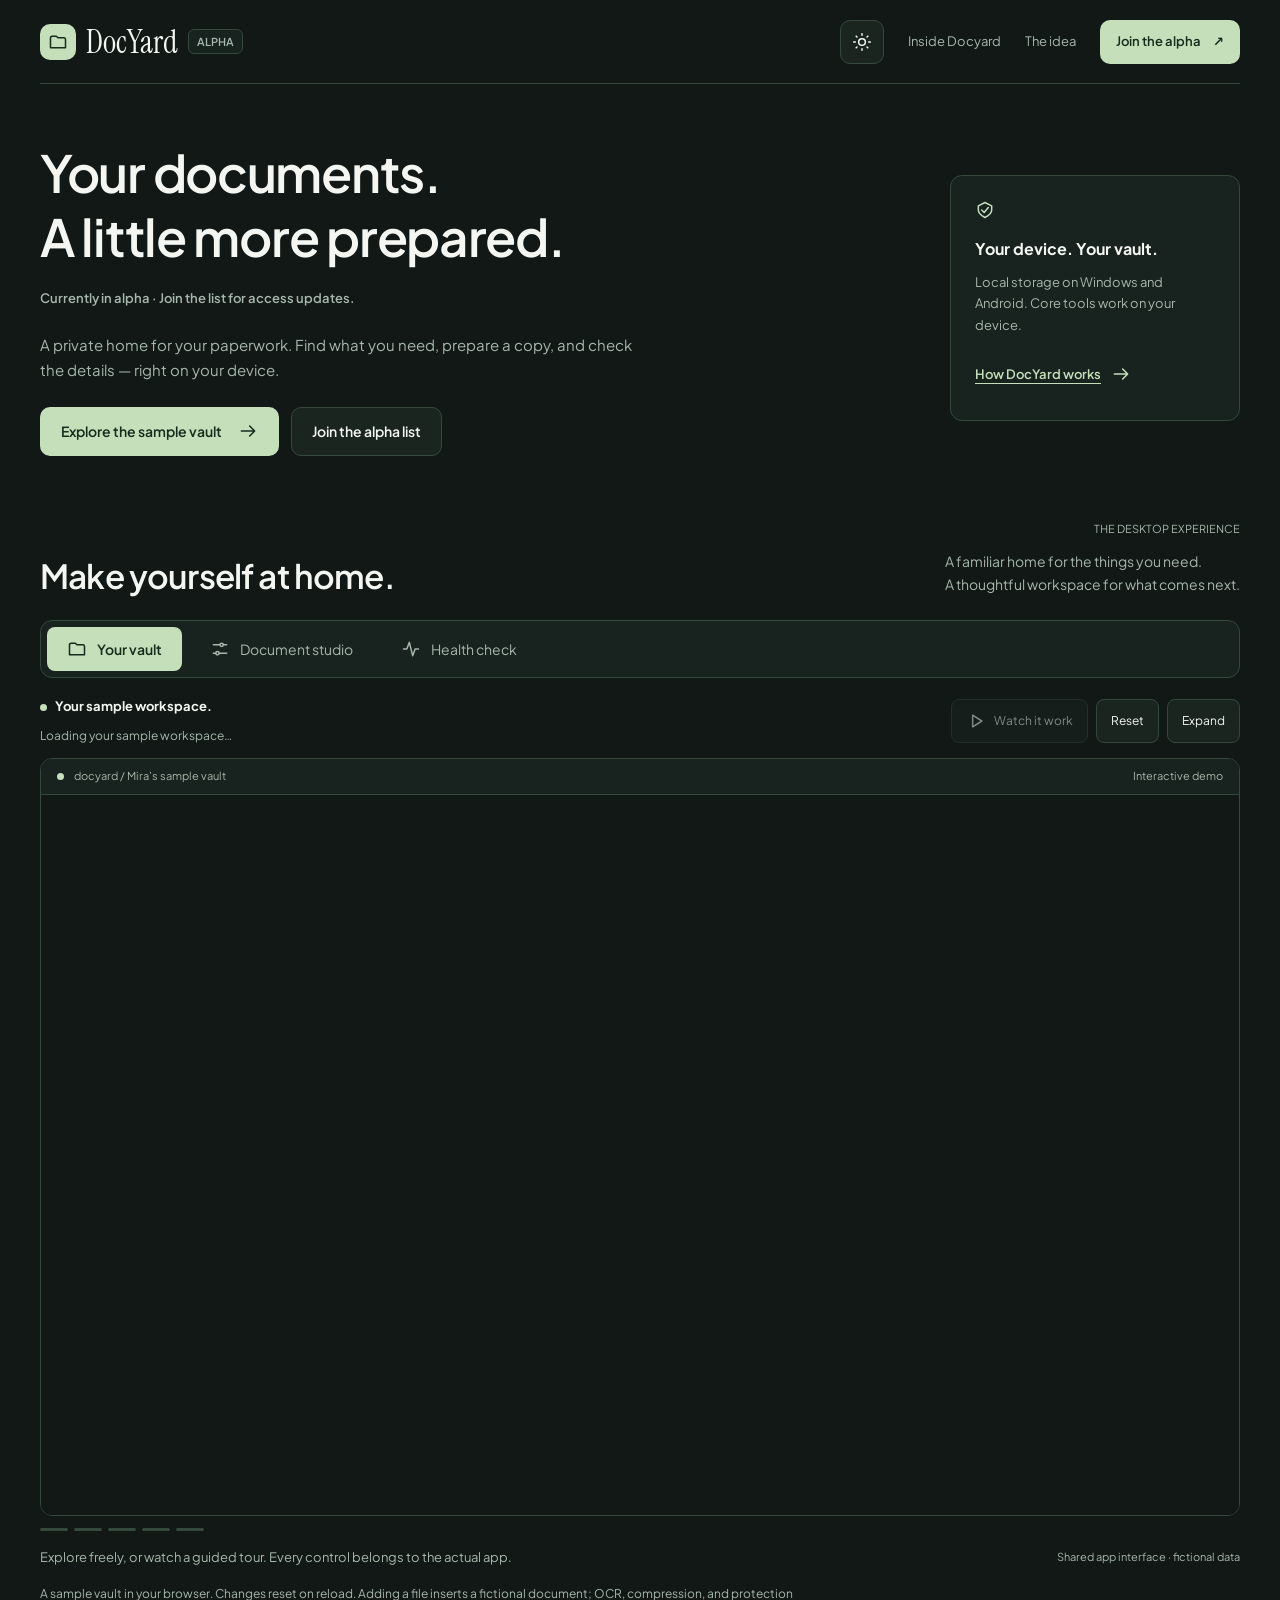
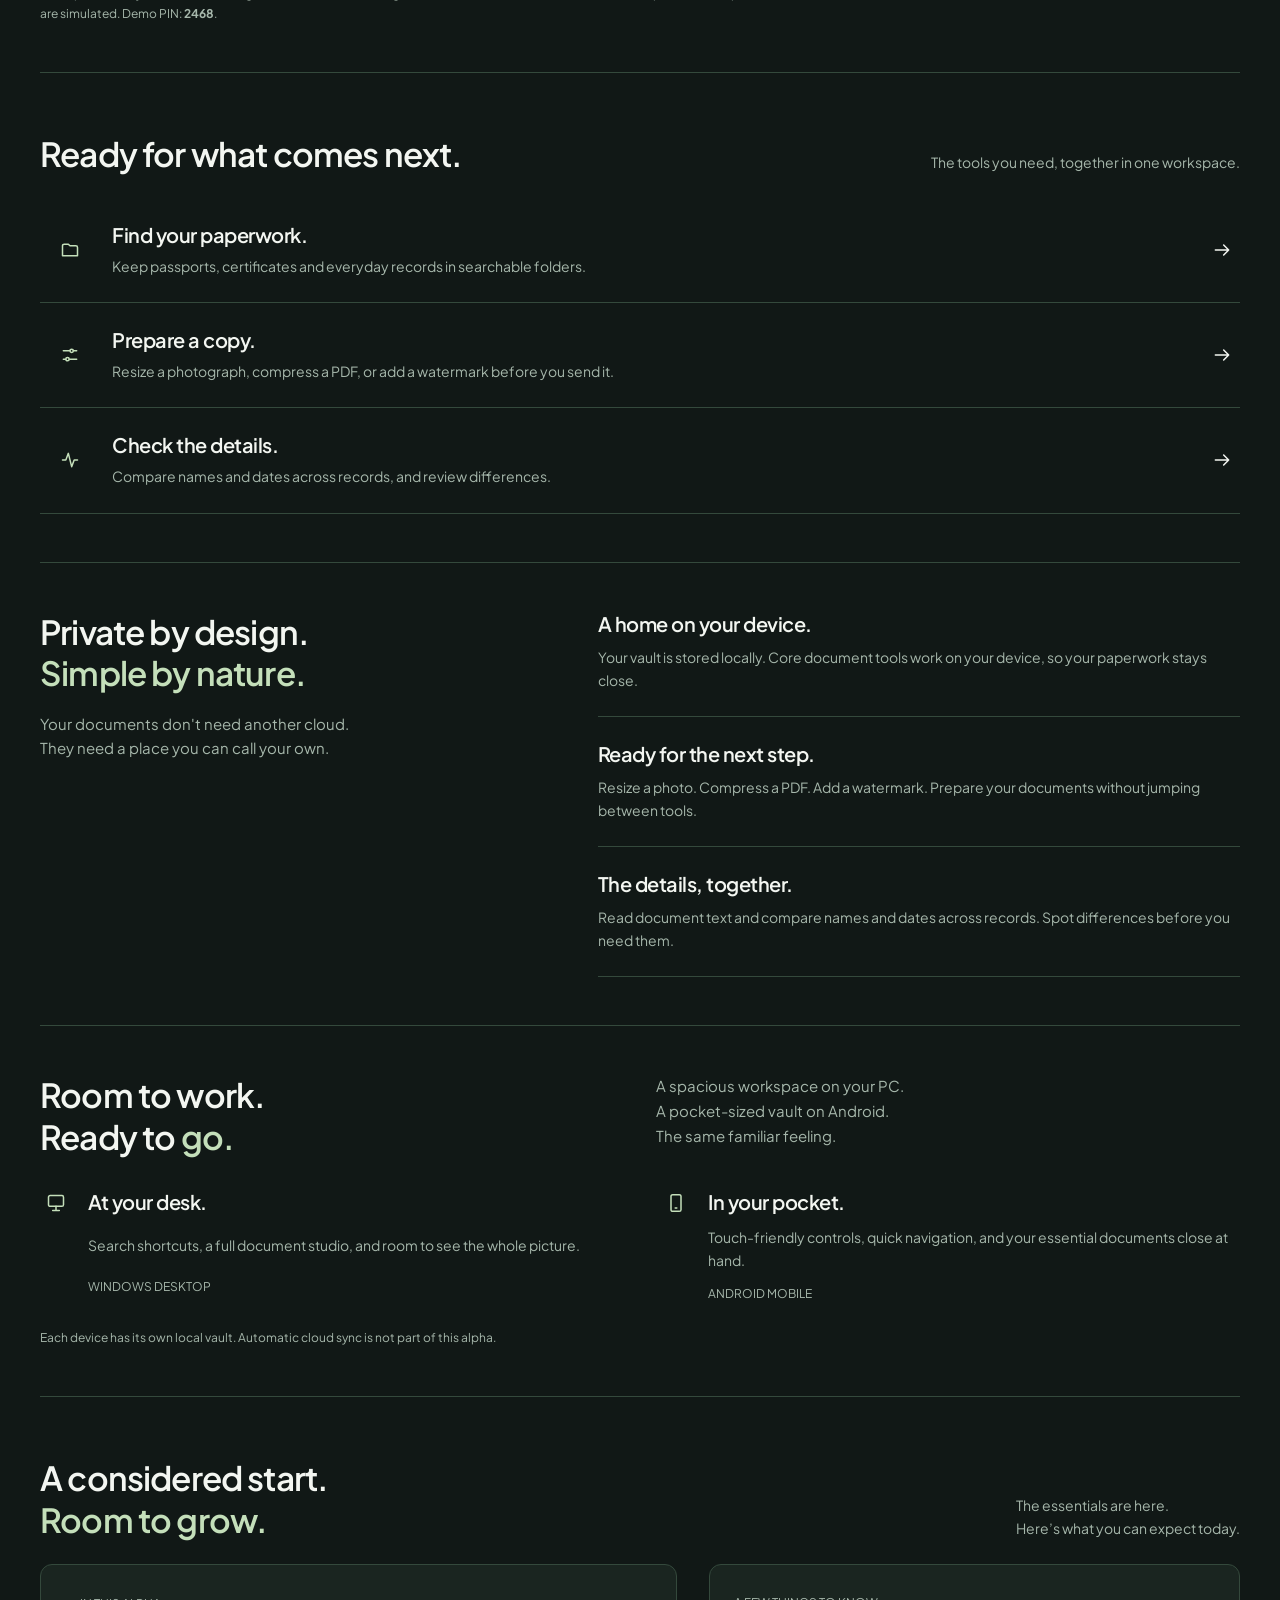
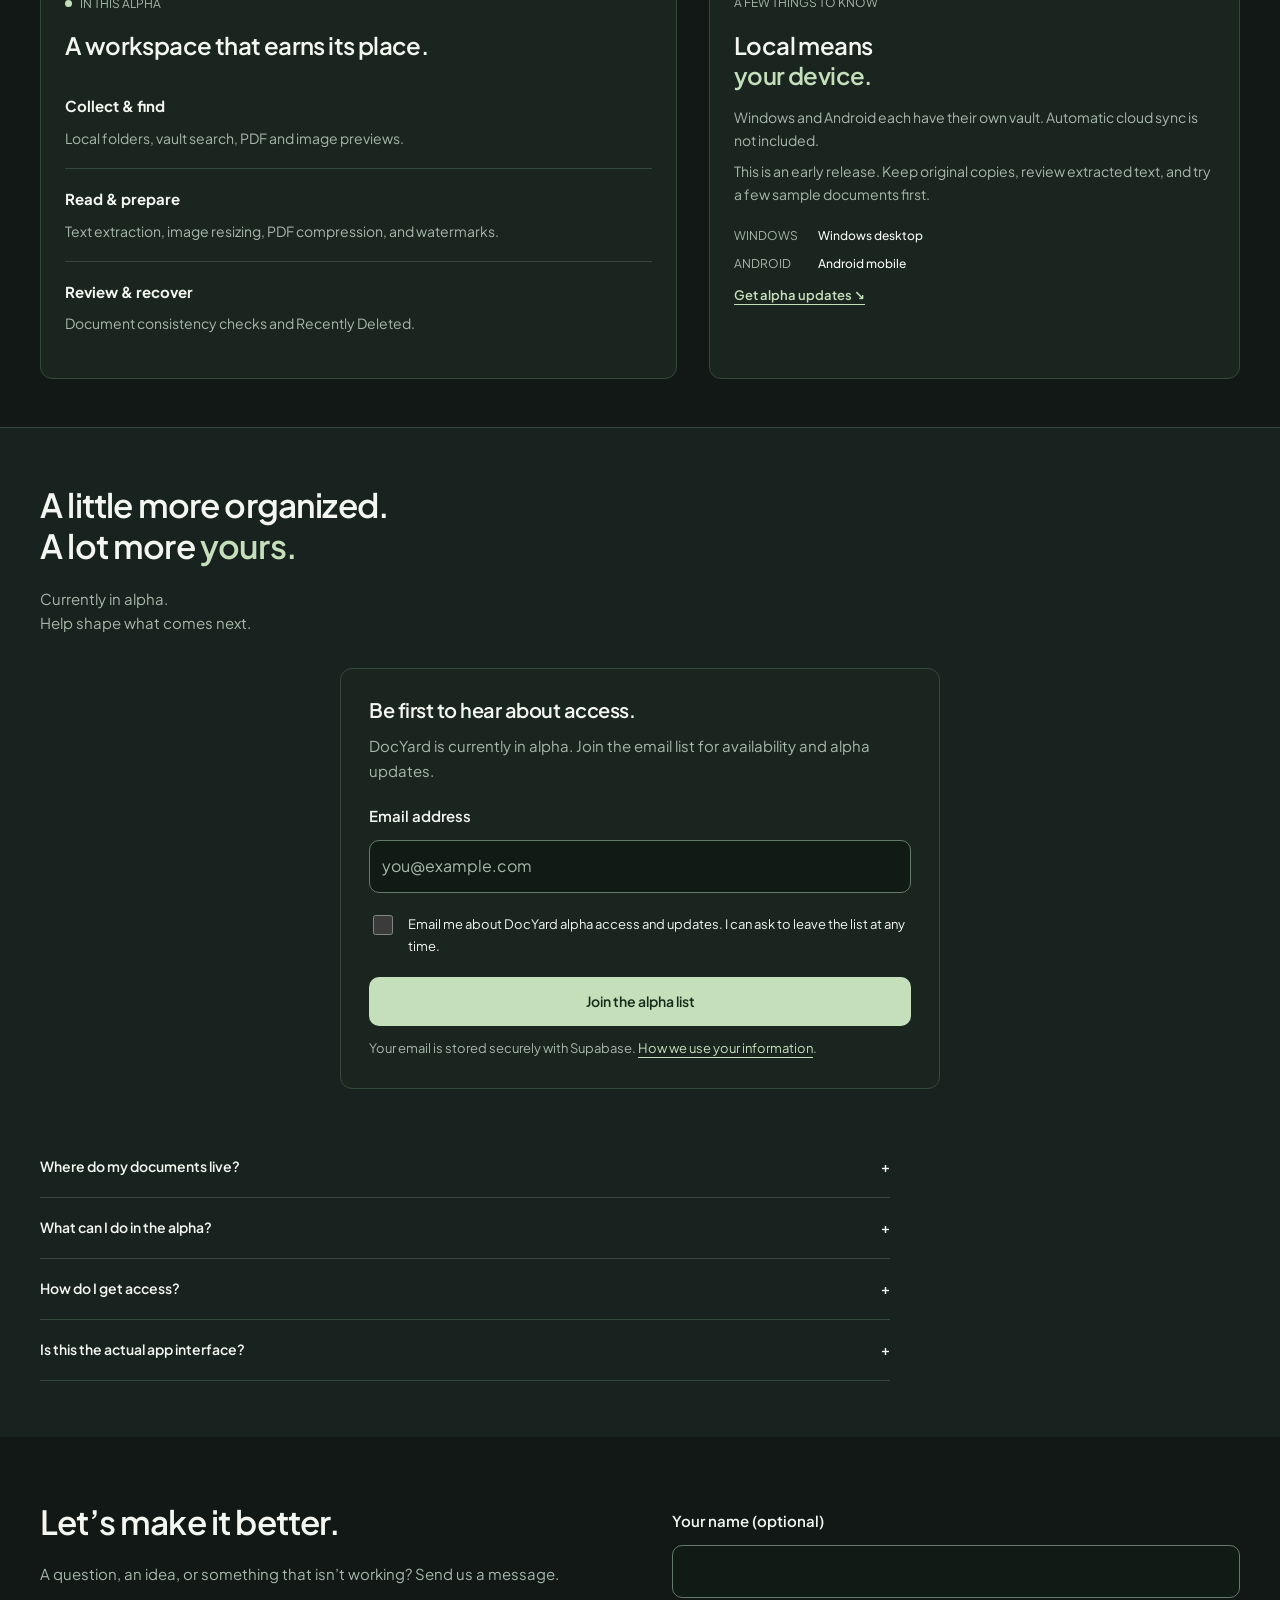
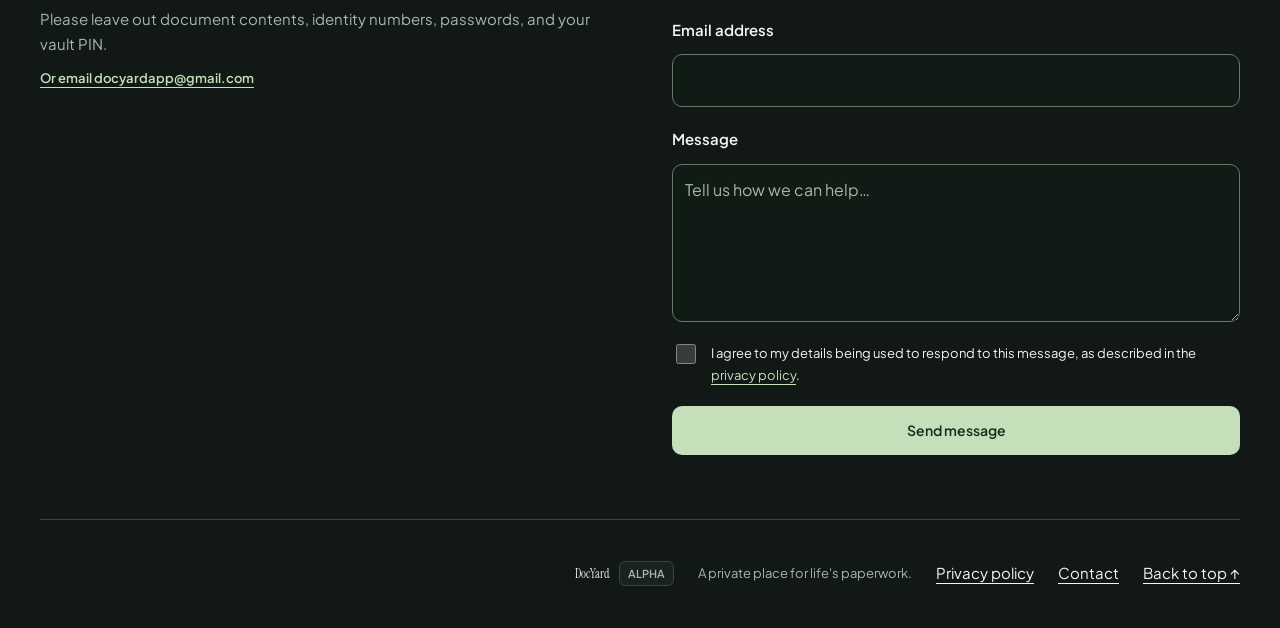
==== commit f5966bd5: "Add files via upload" ====
--- a/index.html
+++ b/index.html
@@ -2,28 +2,30 @@
 <html lang="en">
 <head>
   <meta charset="utf-8">
+  <meta http-equiv="Content-Security-Policy" content="default-src 'self'; script-src 'self' https://challenges.cloudflare.com; style-src 'self' 'unsafe-inline'; img-src 'self' data: blob:; font-src 'self'; connect-src https://qlfanwavhrmddemjoiim.supabase.co https://challenges.cloudflare.com; frame-src 'self' https://challenges.cloudflare.com; object-src 'none'; base-uri 'self'; form-action 'none'">
+  <meta name="referrer" content="strict-origin-when-cross-origin">
   <meta name="viewport" content="width=device-width, initial-scale=1, viewport-fit=cover">
   <meta name="theme-color" content="#111816">
-  <meta name="description" content="Meet the Docyard beta. A private, on-device home for your documents, with thoughtful tools to organize, prepare, and check them. For Windows and Android.">
-  <title>Docyard Beta — Your documents. Entirely yours.</title>
+  <meta name="description" content="Meet the Docyard alpha. A private, on-device home for your documents, with thoughtful tools to organize, prepare, and check them. For Windows and Android.">
+  <title>Docyard Alpha — Your documents. Entirely yours.</title>
   <link rel="icon" href="data:image/svg+xml,%3Csvg xmlns='http://www.w3.org/2000/svg' viewBox='0 0 64 64'%3E%3Crect width='64' height='64' rx='16' fill='%2307070a'/%3E%3Cpath d='M20 15h14l11 11v23H20z' fill='none' stroke='%23f5f5ee' stroke-width='3'/%3E%3Cpath d='M34 15v12h11M27 36h12M27 42h8' fill='none' stroke='%23c7d5b5' stroke-width='3'/%3E%3C/svg%3E">
   <link rel="preload" href="assets/plusjakartasans-variable.woff2" as="font" type="font/woff2" crossorigin>
   <link rel="stylesheet" href="styles.css">
-  <link rel="stylesheet" href="release.css">
-  <script src="script.js" defer></script><script src="demo-site.js" defer></script><script src="release.js" defer></script>
+  <link rel="stylesheet" href="release.css"><link rel="stylesheet" href="forms.css">
+  <script src="script.js" defer></script><script src="demo-site.js" defer></script><script src="forms-config.js" defer></script><script src="forms.js" defer></script>
 </head>
 <body>
   <a class="skip-link" href="#main">Skip to content</a>
   <div class="reading-progress" aria-hidden="true"></div>
   <header class="site-header">
-    <a class="brand" href="#" aria-label="Docyard home"><span class="brand-mark" data-icon="folder" aria-hidden="true"></span>DocYard<span class="beta-tag">BETA</span></a>
-    <nav aria-label="Main navigation"><button class="theme-toggle" id="theme-toggle" aria-label="Switch to light theme">☼</button><a href="#tour">Inside Docyard</a><a href="#principles">The idea</a><a class="nav-cta" href="#beta">Get the beta <span aria-hidden="true">↗</span></a></nav>
+    <a class="brand" href="#" aria-label="Docyard home"><span class="brand-mark" data-icon="folder" aria-hidden="true"></span>DocYard<span class="beta-tag">ALPHA</span></a>
+    <nav aria-label="Main navigation"><button class="theme-toggle" id="theme-toggle" aria-label="Switch to light theme">☼</button><a href="#tour">Inside Docyard</a><a href="#principles">The idea</a><a class="nav-cta" href="#alpha">Join the alpha <span aria-hidden="true">↗</span></a></nav>
   </header>
   <main id="main">
     <section class="hero wrap" aria-labelledby="hero-title">
       <div class="hero-copy"><h1 id="hero-title">Your documents.<br>A little more prepared.</h1>
-      <p>A private home for your paperwork. Find what you need, prepare a copy, and check the details — right on your device.</p>
-      <div class="hero-action"><a class="button button-primary" href="#tour">Explore the sample vault <span data-icon="arrow-right" aria-hidden="true"></span></a><a class="button button-secondary" href="#beta">Download the beta</a></div></div>
+      <p class="alpha-status">Currently in alpha · Join the list for access updates.</p><p>A private home for your paperwork. Find what you need, prepare a copy, and check the details — right on your device.</p>
+      <div class="hero-action"><a class="button button-primary" href="#tour">Explore the sample vault <span data-icon="arrow-right" aria-hidden="true"></span></a><a class="button button-secondary" href="#alpha">Join the alpha list</a></div></div>
       <aside class="hero-note"><span data-icon="shield-check" aria-hidden="true"></span><strong>Your device. Your vault.</strong><p>Local storage on Windows and Android. Core tools work on your device.</p><a class="text-link" href="#principles">How DocYard works <span data-icon="arrow-right" aria-hidden="true"></span></a></aside>
     </section>
     <section class="product-section wrap" id="tour" aria-labelledby="tour-title">
@@ -49,7 +51,7 @@
       <div class="tour-progress" aria-hidden="true"><span></span><span></span><span></span><span></span><span></span></div>
       <div class="screen-caption"><p id="tour-caption" aria-live="polite">Explore freely, or watch a guided tour. Every control belongs to the actual app.</p><span>Shared app interface · fictional data</span></div>
       <p class="demo-disclosure">A sample vault in your browser. Changes reset on reload. Adding a file inserts a fictional document; OCR, compression, and protection are simulated. Demo PIN: <strong>2468</strong>.</p>
-      <noscript><p>Enable JavaScript to explore the interactive vault. Downloads and release details are available below.</p></noscript>
+      <noscript><p>Enable JavaScript to explore the interactive vault. Alpha information is available below. Contact docyardapp@gmail.com to join the list without JavaScript.</p></noscript>
     </section>
     <section class="use-cases wrap" id="everyday" aria-labelledby="everyday-title">
       <div class="release-heading"><h2 id="everyday-title">Ready for what comes next.</h2><p>The tools you need, together in one workspace.</p></div>
@@ -70,39 +72,47 @@
     <section class="device-section wrap" aria-labelledby="device-title">
       <div class="device-heading reveal"><h2 id="device-title">Room to work.<br>Ready to <em>go.</em></h2><p>A spacious workspace on your PC.<br>A pocket-sized vault on Android.<br>The same familiar feeling.</p></div>
       <div class="device-notes reveal"><div><span class="device-symbol" data-icon="monitor" aria-hidden="true"></span><h3>At your desk.</h3><p>Search shortcuts, a full document studio, and room to see the whole picture.</p><span class="micro">WINDOWS DESKTOP</span></div><div><span class="device-symbol" data-icon="smartphone" aria-hidden="true"></span><h3>In your pocket.</h3><p>Touch-friendly controls, quick navigation, and your essential documents close at hand.</p><span class="micro">ANDROID MOBILE</span></div></div>
-      <p class="device-note reveal">Each device has its own local vault. Automatic cloud sync is not part of this beta.</p>
+      <p class="device-note reveal">Each device has its own local vault. Automatic cloud sync is not part of this alpha.</p>
     </section>
     <section class="beta-notes wrap" id="release-notes" aria-labelledby="notes-title">
       <div class="release-heading reveal"><div><h2 id="notes-title">A considered start.<br><em>Room to grow.</em></h2></div><p>The essentials are here.<br>Here’s what you can expect today.</p></div>
       <div class="release-grid">
-        <article class="release-card reveal"><span class="release-pill"><span class="status-dot"></span> IN THIS BETA</span><h3>A workspace that earns its place.</h3><ul class="capability-list"><li><span>01</span><div><strong>Collect & find</strong><p>Local folders, vault search, PDF and image previews.</p></div></li><li><span>02</span><div><strong>Read & prepare</strong><p>Text extraction, image resizing, PDF compression, and watermarks.</p></div></li><li><span>03</span><div><strong>Review & recover</strong><p>Document consistency checks and Recently Deleted.</p></div></li></ul></article>
-        <article class="release-card release-aside reveal" data-delay="100"><span class="micro">A FEW THINGS TO KNOW</span><h3>Local means<br><em>your device.</em></h3><p>Windows and Android each have their own vault. Automatic cloud sync is not included.</p><p>This is an early release. Keep original copies, review extracted text, and try a few sample documents first.</p><div class="beta-format"><span>WINDOWS</span><b>Portable · x64</b><span>ANDROID</span><b>Android 7+ · Test APK</b></div><a class="text-link" href="#getting-started">Your first few minutes ↘</a></article>
+        <article class="release-card reveal"><span class="release-pill"><span class="status-dot"></span> IN THIS ALPHA</span><h3>A workspace that earns its place.</h3><ul class="capability-list"><li><span>01</span><div><strong>Collect & find</strong><p>Local folders, vault search, PDF and image previews.</p></div></li><li><span>02</span><div><strong>Read & prepare</strong><p>Text extraction, image resizing, PDF compression, and watermarks.</p></div></li><li><span>03</span><div><strong>Review & recover</strong><p>Document consistency checks and Recently Deleted.</p></div></li></ul></article>
+        <article class="release-card release-aside reveal" data-delay="100"><span class="micro">A FEW THINGS TO KNOW</span><h3>Local means<br><em>your device.</em></h3><p>Windows and Android each have their own vault. Automatic cloud sync is not included.</p><p>This is an early release. Keep original copies, review extracted text, and try a few sample documents first.</p><div class="beta-format"><span>WINDOWS</span><b>Windows desktop</b><span>ANDROID</span><b>Android mobile</b></div><a class="text-link" href="#alpha">Get alpha updates ↘</a></article>
       </div>
     </section>
-    <section class="getting-started wrap" id="getting-started" aria-labelledby="start-title">
-      <div class="release-heading reveal"><div><h2 id="start-title">Make yourself<br><em>at home.</em></h2></div><div class="install-tabs" role="tablist" aria-label="Installation platform"><button id="install-windows" role="tab" data-install="windows" aria-selected="true" aria-controls="installation">Windows</button><button id="install-android" role="tab" data-install="android" aria-selected="false" aria-controls="installation" tabindex="-1">Android</button></div></div>
-      <div id="installation" role="tabpanel" aria-labelledby="install-windows" class="journey reveal"><div class="journey-line" aria-hidden="true"><span></span></div><article><span class="step-number">01</span><h3 id="install-step-title">Download. Open.</h3><p id="install-step-copy">Get the portable Windows executable and open it. The desktop interface uses Microsoft Edge WebView2.</p></article><article><span class="step-number">02</span><h3>A vault of your own.</h3><p>Follow the welcome guide and choose your vault PIN. Keep it somewhere you can retrieve it.</p></article><article><span class="step-number">03</span><h3>Start with something small.</h3><p>Add a sample PDF or photo. Try search, a preview, and one editing tool. Keep your original file.</p></article></div>
-      <div class="start-foot reveal"><span id="install-note">Portable beta executable · Windows x64</span><a class="text-link" href="#beta">Choose your download ↗</a></div>
-    </section>
-    <section class="feedback-section wrap reveal" id="feedback" aria-labelledby="feedback-title"><div><h2 id="feedback-title">Something feel<br><em>out of place?</em></h2><p>A useful bug report starts with what happened, what you expected, and how to repeat it.</p></div><form id="feedback-form"><label for="feedback-platform">Your platform</label><select id="feedback-platform"><option>Android</option><option>Windows</option><option>Website demo</option></select><label for="feedback-summary">What happened?</label><textarea id="feedback-summary" rows="3" maxlength="1500" placeholder="For example: the preview stopped responding after…" required></textarea><div class="feedback-actions"><button class="button button-primary" type="submit">Copy a report <span aria-hidden="true">↗</span></button><span id="feedback-status" role="status">Nothing is sent. You choose where to share.</span></div><p class="feedback-note">Paste your report wherever you received this beta. Leave out document contents, personal details, and your PIN.</p><textarea id="feedback-output" aria-label="Prepared report to copy" readonly hidden></textarea></form></section>
-    <section class="beta-section" id="beta" aria-labelledby="beta-title">
+    <section class="beta-section" id="alpha" aria-labelledby="beta-title">
       <div class="wrap">
-        <div class="beta-intro reveal"><h2 id="beta-title">A little more organized.<br>A lot more <em>yours.</em></h2><p>Meet the Docyard beta.<br>Try it with a few documents. Make yourself at home.</p></div>
-        <div class="download-grid reveal" id="downloads">
-          <a class="download-card" data-platform="windows" href="downloads/docyard-windows-beta.exe" download><span class="download-icon" data-icon="monitor" aria-hidden="true"></span><span class="download-body"><span class="micro">FOR YOUR DESK</span><strong>Download for Windows</strong><span class="download-meta">Portable beta · Windows x64</span></span><span class="download-arrow" aria-hidden="true">↗</span></a>
-          <a class="download-card" data-platform="android" href="downloads/docyard-android-beta.apk" download><span class="download-icon" data-icon="smartphone" aria-hidden="true"></span><span class="download-body"><span class="micro">FOR YOUR POCKET</span><strong>Download for Android</strong><span class="download-meta">Test APK · Direct install</span></span><span class="download-arrow" aria-hidden="true">↗</span></a>
-        </div>
-        <p class="beta-note reveal">An early release, still growing. Keep original copies of important files.<br>Windows is a portable executable; Android is a debug-signed test build. Neither is a store release.</p>
-        <div class="faq reveal" aria-label="Beta questions">
+        <div class="beta-intro reveal"><h2 id="beta-title">A little more organized.<br>A lot more <em>yours.</em></h2><p>Currently in alpha.<br>Help shape what comes next.</p></div>
+        <form class="site-form signup-form" data-kind="signup" aria-label="Alpha updates">
+          <h3>Be first to hear about access.</h3><p>DocYard is currently in alpha. Join the email list for availability and alpha updates.</p>
+          <label for="signup-email">Email address</label><input id="signup-email" name="email" type="email" autocomplete="email" maxlength="254" placeholder="you@example.com" required>
+          <label class="consent"><input name="consent" type="checkbox" required><span>Email me about DocYard alpha access and updates. I can ask to leave the list at any time.</span></label>
+          <label class="form-trap" aria-hidden="true">Leave this empty<input name="website" tabindex="-1" autocomplete="off"></label>
+          <div class="captcha"></div><button class="button button-primary" type="submit">Join the alpha list</button><p class="form-status" role="status" aria-live="polite"></p>
+          <p class="form-note">Your email is stored securely with Supabase. <a href="privacy-policy/index.html#website">How we use your information</a>.</p>
+        </form>
+        <div class="faq reveal" aria-label="Alpha questions">
           <details><summary>Where do my documents live?<span aria-hidden="true">+</span></summary><p>Your vault lives on the device where you add your documents. Core processing runs locally. Links to external guidance open websites in your browser.</p></details>
-          <details><summary>What can I do in the beta?<span aria-hidden="true">+</span></summary><p>Organize PDFs and images into folders, find records, preview documents, read text, prepare images and PDFs, add watermarks, and check consistency across your records. OCR results should always be reviewed.</p></details>
-          <details><summary>How do I install it?<span aria-hidden="true">+</span></summary><p>On Windows, download the portable executable and open it. The desktop interface uses Microsoft Edge WebView2. On Android, download the test APK, open it, and follow your device's installation prompts. The Android beta is distributed directly rather than through the Play Store.</p></details>
-          <details><summary>Is this the actual app interface?<span aria-hidden="true">+</span></summary><p>Yes. The interactive vault runs the same screens and styles as the app, with its mobile layout on narrow screens and desktop layout on wider screens. It uses fictional records in memory. Native OCR, file processing, and encryption are simulated here; install the beta to use them on your device.</p></details>
+          <details><summary>What can I do in the alpha?<span aria-hidden="true">+</span></summary><p>Organize PDFs and images into folders, find records, preview documents, read text, prepare images and PDFs, add watermarks, and check consistency across your records. OCR results should always be reviewed.</p></details>
+          <details><summary>How do I get access?<span aria-hidden="true">+</span></summary><p>Public downloads are not available during this alpha. Join the email list above to hear about access and availability.</p></details>
+          <details><summary>Is this the actual app interface?<span aria-hidden="true">+</span></summary><p>Yes. The interactive vault runs the same screens and styles as the app, with its mobile layout on narrow screens and desktop layout on wider screens. It uses fictional records in memory. Native OCR, file processing, and encryption are simulated here; join the alpha list for updates on device access.</p></details>
         </div>
       </div>
     </section>
+    <section class="contact-section wrap" id="contact" aria-labelledby="contact-title">
+      <div><h2 id="contact-title">Let’s make it better.</h2><p>A question, an idea, or something that isn’t working? Send us a message.</p><p>Please leave out document contents, identity numbers, passwords, and your vault PIN.</p><a class="text-link" href="mailto:docyardapp@gmail.com">Or email docyardapp@gmail.com</a></div>
+      <form class="site-form" data-kind="contact" aria-label="Contact DocYard">
+        <label for="contact-name">Your name <span>(optional)</span></label><input id="contact-name" name="name" autocomplete="name" maxlength="100">
+        <label for="contact-email">Email address</label><input id="contact-email" name="email" type="email" autocomplete="email" maxlength="254" required>
+        <label for="contact-message">Message</label><textarea id="contact-message" name="message" rows="5" minlength="10" maxlength="3000" required placeholder="Tell us how we can help…"></textarea>
+        <label class="consent"><input name="consent" type="checkbox" required><span>I agree to my details being used to respond to this message, as described in the <a href="privacy-policy/index.html#website">privacy policy</a>.</span></label>
+        <label class="form-trap" aria-hidden="true">Leave this empty<input name="website" tabindex="-1" autocomplete="off"></label><div class="captcha"></div>
+        <button class="button button-primary" type="submit">Send message</button><p class="form-status" role="status" aria-live="polite"></p>
+      </form>
+    </section>
   </main>
-  <footer class="wrap site-footer"><a class="brand" href="#">DocYard<span class="beta-tag">BETA</span></a><p>A private place for life's paperwork.</p><a href="#main">BACK TO TOP ↑</a></footer>
+  <footer class="wrap site-footer"><a class="brand" href="#">DocYard<span class="beta-tag">ALPHA</span></a><p>A private place for life's paperwork.</p><nav aria-label="Footer"><a href="privacy-policy/index.html">Privacy policy</a><a href="#contact">Contact</a><a href="#main">Back to top ↑</a></nav></footer>
 </body>
 </html>
 
--- a/forms.css
+++ b/forms.css
@@ -0,0 +1,38 @@
+.alpha-status { color: var(--sage); font-weight: 600; font-size: 13px; }
+.site-form { display: flex; flex-direction: column; gap: 12px; min-width: 0; }
+.site-form > p { color: var(--muted); }
+.site-form > label:not(.consent):not(.form-trap) { font-weight: 600; margin-top: 8px; }
+.site-form input:not([type=checkbox]), .site-form textarea { width: 100%; min-height: 48px; padding: 12px; border: 1px solid var(--control-border); border-radius: 10px; background: var(--input); color: var(--text); font-size: 16px; }
+.site-form textarea { resize: vertical; }
+.site-form input::placeholder, .site-form textarea::placeholder { color: var(--muted); opacity: 1; }
+.site-form a, .policy-content a { color: var(--sage); text-decoration: underline; text-underline-offset: 4px; }
+.site-form .consent { display: flex; align-items: flex-start; gap: 12px; font-size: 13px; line-height: 1.7; padding-block: 8px; cursor: pointer; }
+.consent input { flex-shrink: 0; width: 20px; height: 20px; margin-top: 2px; accent-color: var(--sage); }
+.site-form .form-trap { position: absolute; width: 1px; height: 1px; overflow: hidden; clip-path: inset(50%); }
+.signup-form { max-width: 600px; margin: 32px auto 48px; padding: 28px; background: var(--surface); border: 1px solid var(--line); border-radius: 12px; text-align: left; }
+.site-form .form-note, .site-form .form-status { font-size: 13px; }
+.form-status:empty, .captcha:empty { display: none; }
+.site-form .form-status[data-state=error] { color: var(--text); border: 1px solid var(--control-border); padding: 12px; border-radius: 8px; }
+.contact-section { display: grid; grid-template-columns: 1fr 1fr; gap: 64px; padding-block: 64px; border-bottom: 1px solid var(--line); }
+.contact-section > div p { color: var(--muted); margin-top: 20px; }
+.site-footer nav { display: flex; gap: 24px; flex-wrap: wrap; }
+.site-footer a:not(.brand) { min-height: 44px; display: inline-flex; align-items: center; text-decoration: underline; text-underline-offset: 4px; }
+.policy-content { max-width: 780px; padding-block: 32px 64px; font-size: 16px; line-height: 1.8; }
+.policy-content h1 { margin-block: 24px 16px; }
+.policy-content h2 { margin-bottom: 16px; font-size: clamp(22px, 3vw, 28px); }
+.policy-content p { margin-bottom: 16px; }
+.policy-content .dates { color: var(--muted); font-size: 14px; margin-bottom: 28px; }
+.dates span { display: block; }
+.policy-content nav { margin-block: 32px; padding-block: 24px; border-block: 1px solid var(--line); }
+.policy-content nav ul { display: grid; grid-template-columns: 1fr 1fr; gap: 4px 24px; list-style: none; padding: 0; }
+.policy-content nav a { display: inline-block; padding-block: 8px; }
+.policy-content section { margin-top: 40px; scroll-margin-top: 24px; }
+.policy-content address { font-style: normal; overflow-wrap: anywhere; }
+@media (max-width: 767px) {
+  .contact-section { grid-template-columns: 1fr; gap: 24px; padding-block: 40px; }
+  .signup-form { padding: 20px 16px; }
+  .policy-content nav ul { grid-template-columns: 1fr; }
+  .privacy-page .site-header nav .nav-cta { display: inline-flex; }
+  .privacy-page .theme-toggle { font-size: 11px; }
+  .site-footer nav { gap: 16px; }
+}
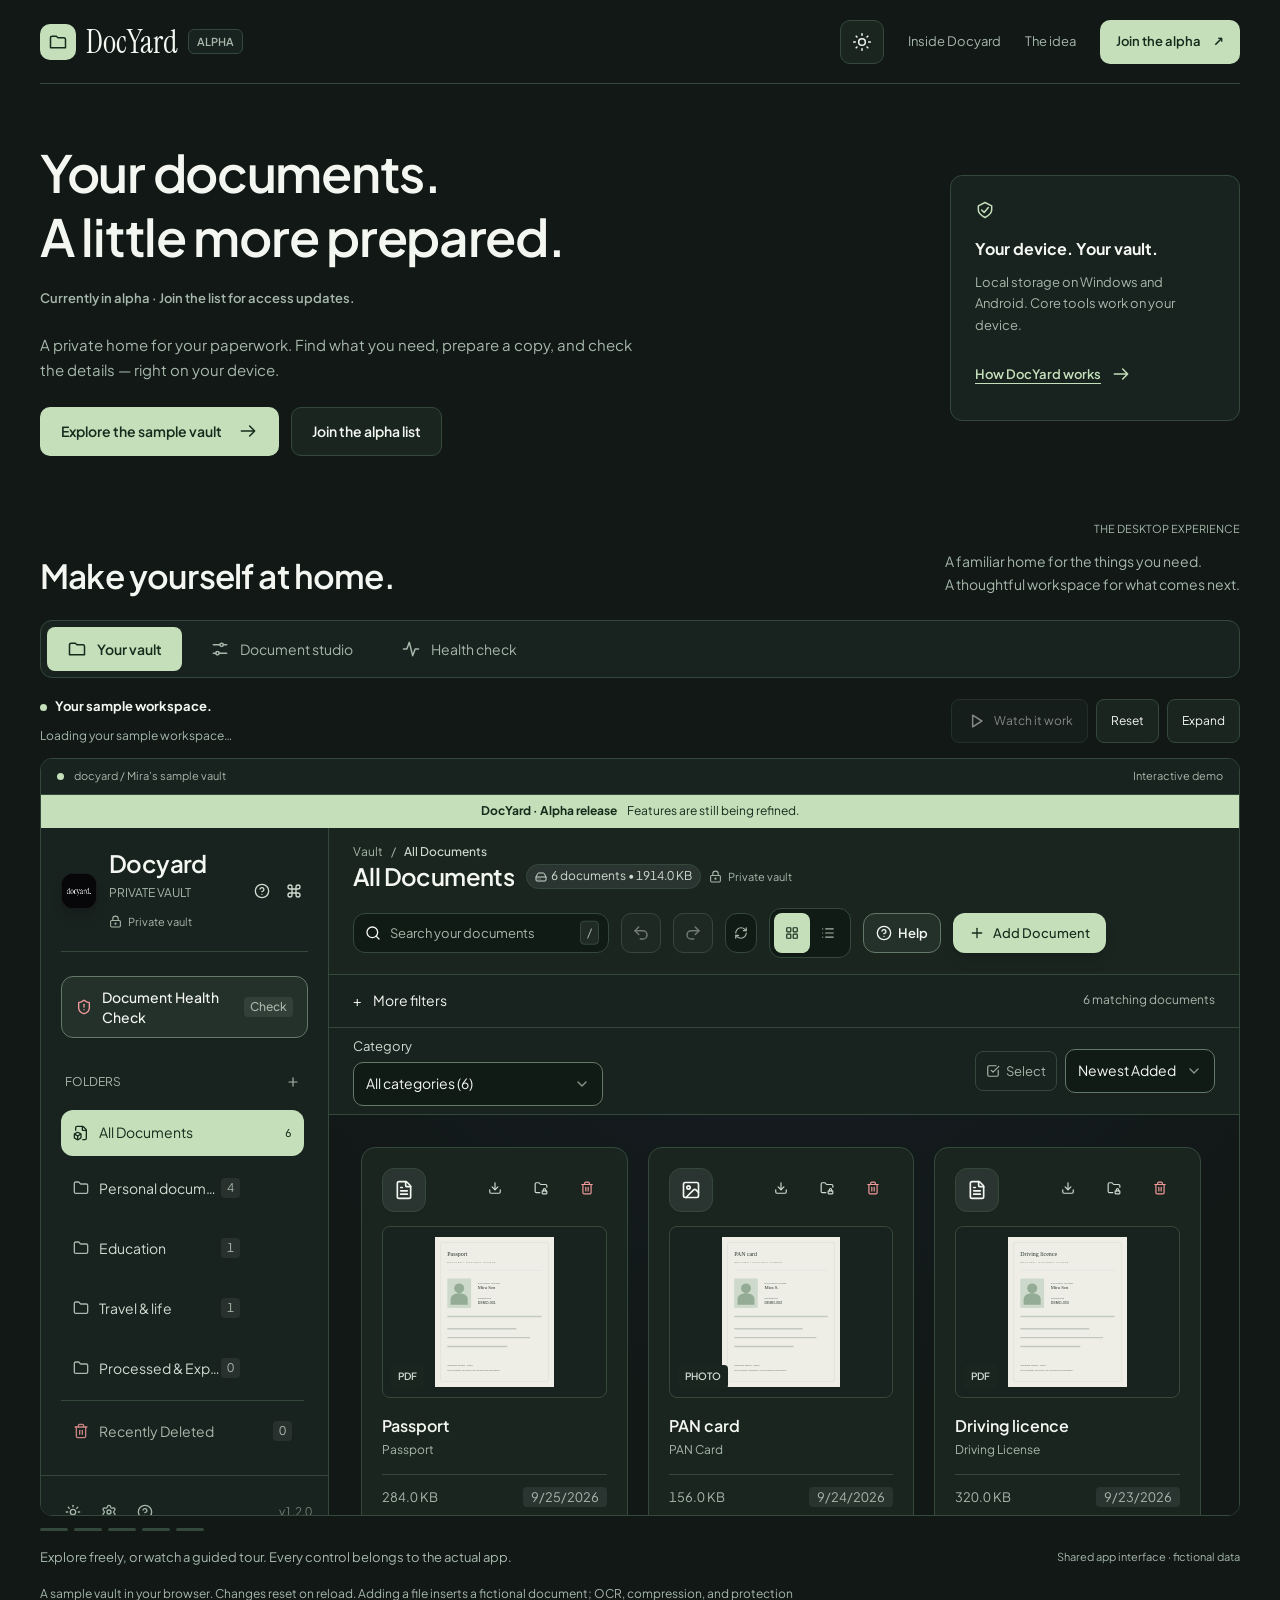
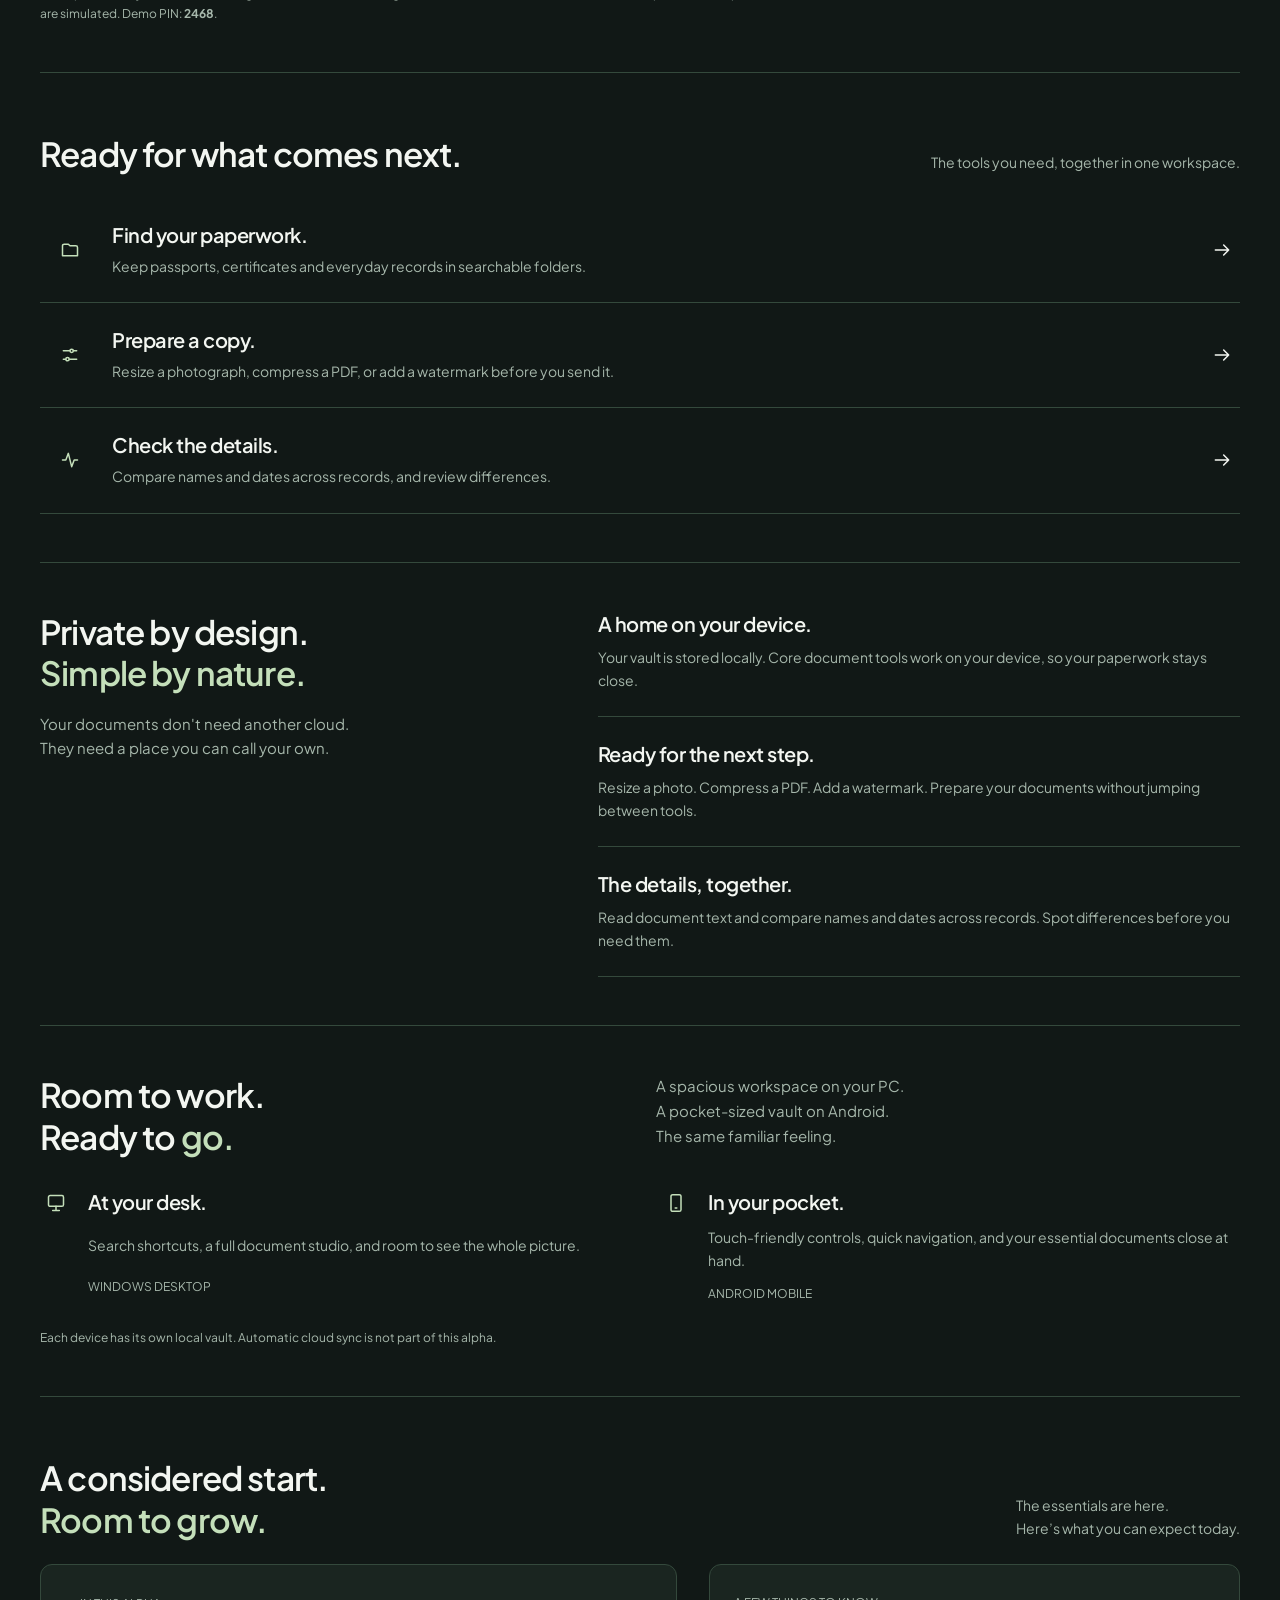
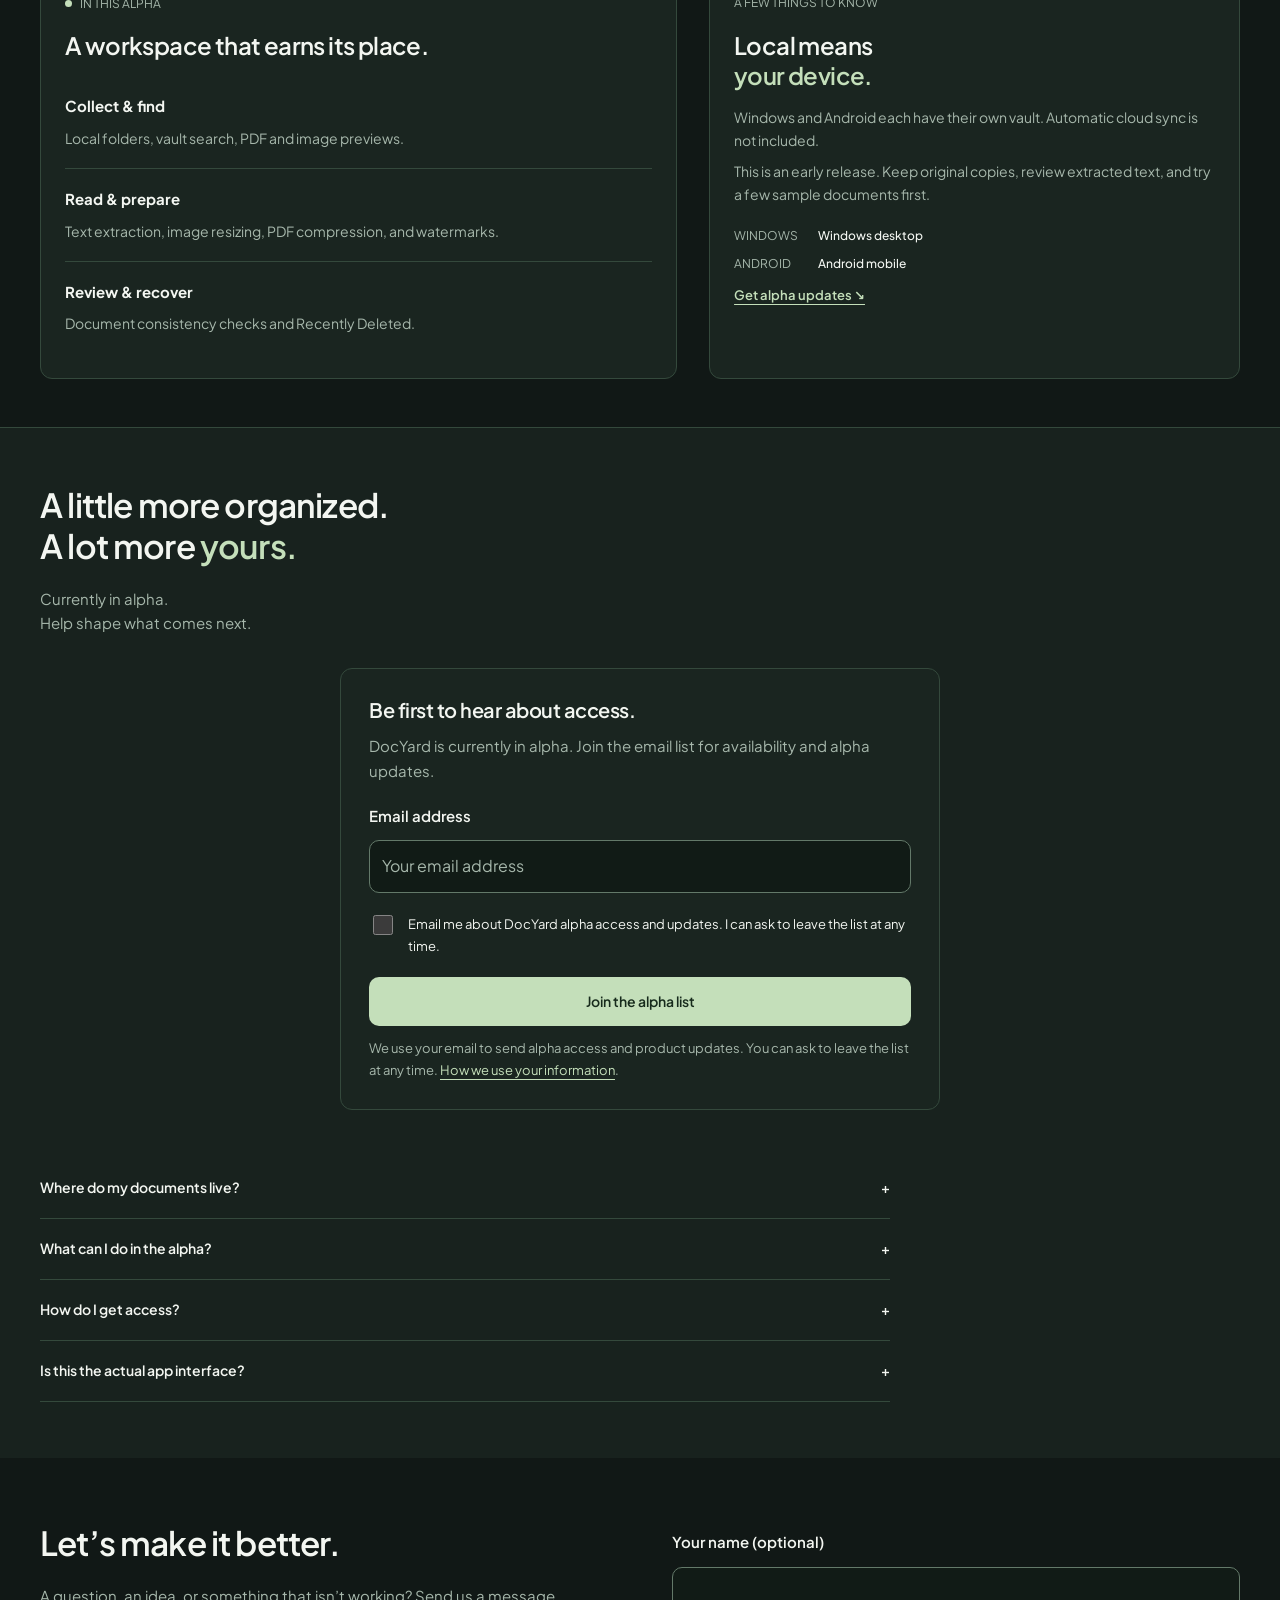
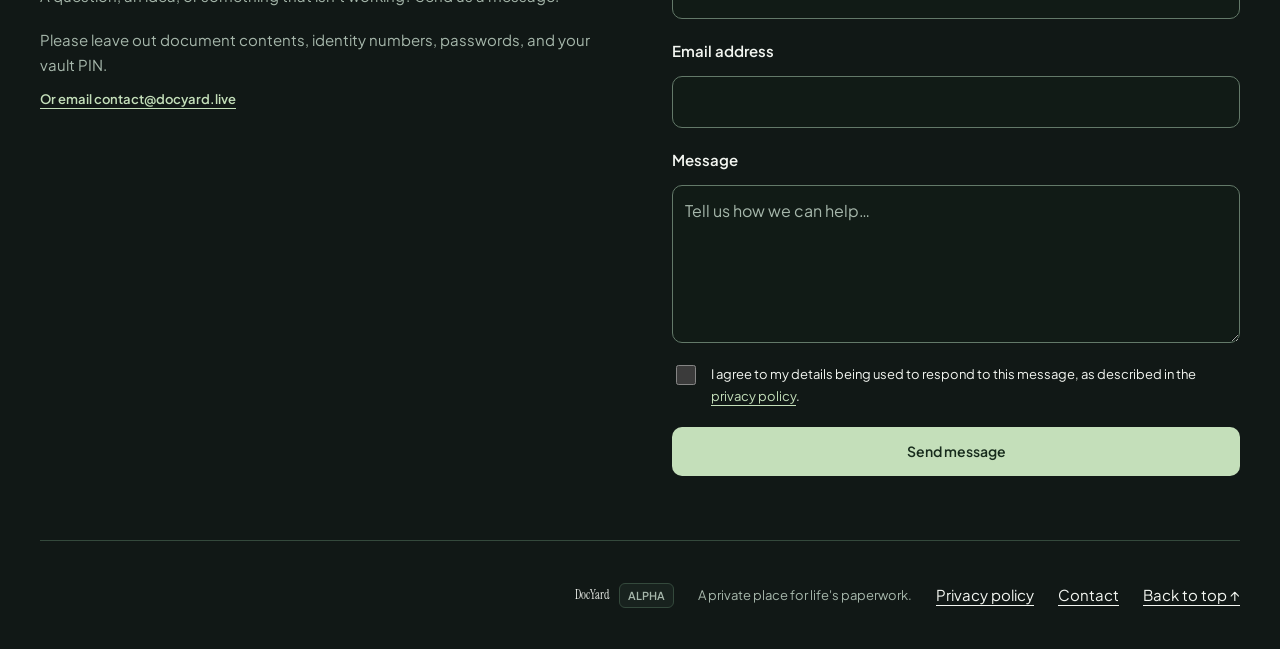
==== commit 04aecb5b: "Add files via upload" ====
--- a/index.html
+++ b/index.html
@@ -51,7 +51,7 @@
       <div class="tour-progress" aria-hidden="true"><span></span><span></span><span></span><span></span><span></span></div>
       <div class="screen-caption"><p id="tour-caption" aria-live="polite">Explore freely, or watch a guided tour. Every control belongs to the actual app.</p><span>Shared app interface · fictional data</span></div>
       <p class="demo-disclosure">A sample vault in your browser. Changes reset on reload. Adding a file inserts a fictional document; OCR, compression, and protection are simulated. Demo PIN: <strong>2468</strong>.</p>
-      <noscript><p>Enable JavaScript to explore the interactive vault. Alpha information is available below. Contact docyardapp@gmail.com to join the list without JavaScript.</p></noscript>
+      <noscript><p>Enable JavaScript to explore the interactive vault. Alpha information is available below. Contact contact@docyard.live to join the list without JavaScript.</p></noscript>
     </section>
     <section class="use-cases wrap" id="everyday" aria-labelledby="everyday-title">
       <div class="release-heading"><h2 id="everyday-title">Ready for what comes next.</h2><p>The tools you need, together in one workspace.</p></div>
@@ -86,11 +86,11 @@
         <div class="beta-intro reveal"><h2 id="beta-title">A little more organized.<br>A lot more <em>yours.</em></h2><p>Currently in alpha.<br>Help shape what comes next.</p></div>
         <form class="site-form signup-form" data-kind="signup" aria-label="Alpha updates">
           <h3>Be first to hear about access.</h3><p>DocYard is currently in alpha. Join the email list for availability and alpha updates.</p>
-          <label for="signup-email">Email address</label><input id="signup-email" name="email" type="email" autocomplete="email" maxlength="254" placeholder="you@example.com" required>
+          <label for="signup-email">Email address</label><input id="signup-email" name="email" type="email" autocomplete="email" maxlength="254" placeholder="Your email address" required>
           <label class="consent"><input name="consent" type="checkbox" required><span>Email me about DocYard alpha access and updates. I can ask to leave the list at any time.</span></label>
           <label class="form-trap" aria-hidden="true">Leave this empty<input name="website" tabindex="-1" autocomplete="off"></label>
           <div class="captcha"></div><button class="button button-primary" type="submit">Join the alpha list</button><p class="form-status" role="status" aria-live="polite"></p>
-          <p class="form-note">Your email is stored securely with Supabase. <a href="privacy-policy/index.html#website">How we use your information</a>.</p>
+          <p class="form-note">We use your email to send alpha access and product updates. You can ask to leave the list at any time. <a href="privacy-policy/index.html#website">How we use your information</a>.</p>
         </form>
         <div class="faq reveal" aria-label="Alpha questions">
           <details><summary>Where do my documents live?<span aria-hidden="true">+</span></summary><p>Your vault lives on the device where you add your documents. Core processing runs locally. Links to external guidance open websites in your browser.</p></details>
@@ -101,7 +101,7 @@
       </div>
     </section>
     <section class="contact-section wrap" id="contact" aria-labelledby="contact-title">
-      <div><h2 id="contact-title">Let’s make it better.</h2><p>A question, an idea, or something that isn’t working? Send us a message.</p><p>Please leave out document contents, identity numbers, passwords, and your vault PIN.</p><a class="text-link" href="mailto:docyardapp@gmail.com">Or email docyardapp@gmail.com</a></div>
+      <div><h2 id="contact-title">Let’s make it better.</h2><p>A question, an idea, or something that isn’t working? Send us a message.</p><p>Please leave out document contents, identity numbers, passwords, and your vault PIN.</p><a class="text-link" href="mailto:contact@docyard.live">Or email contact@docyard.live</a></div>
       <form class="site-form" data-kind="contact" aria-label="Contact DocYard">
         <label for="contact-name">Your name <span>(optional)</span></label><input id="contact-name" name="name" autocomplete="name" maxlength="100">
         <label for="contact-email">Email address</label><input id="contact-email" name="email" type="email" autocomplete="email" maxlength="254" required>
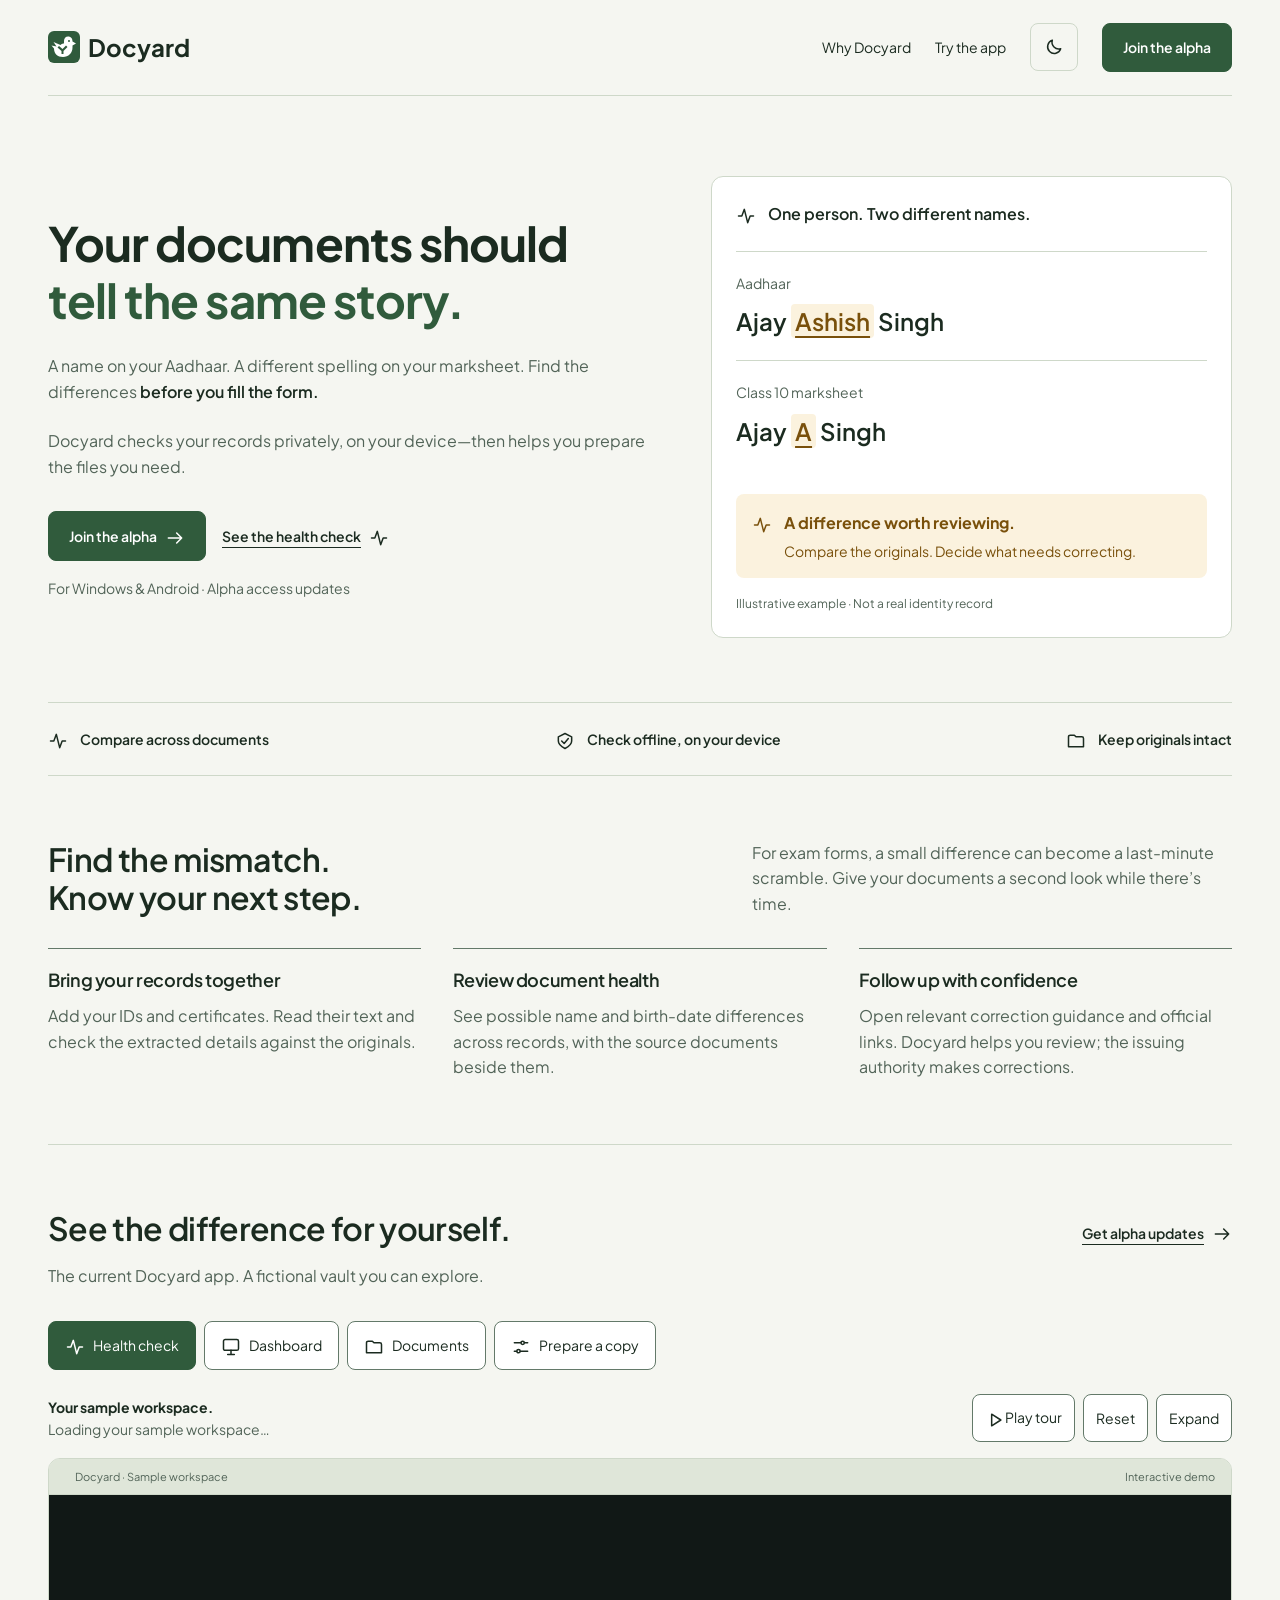
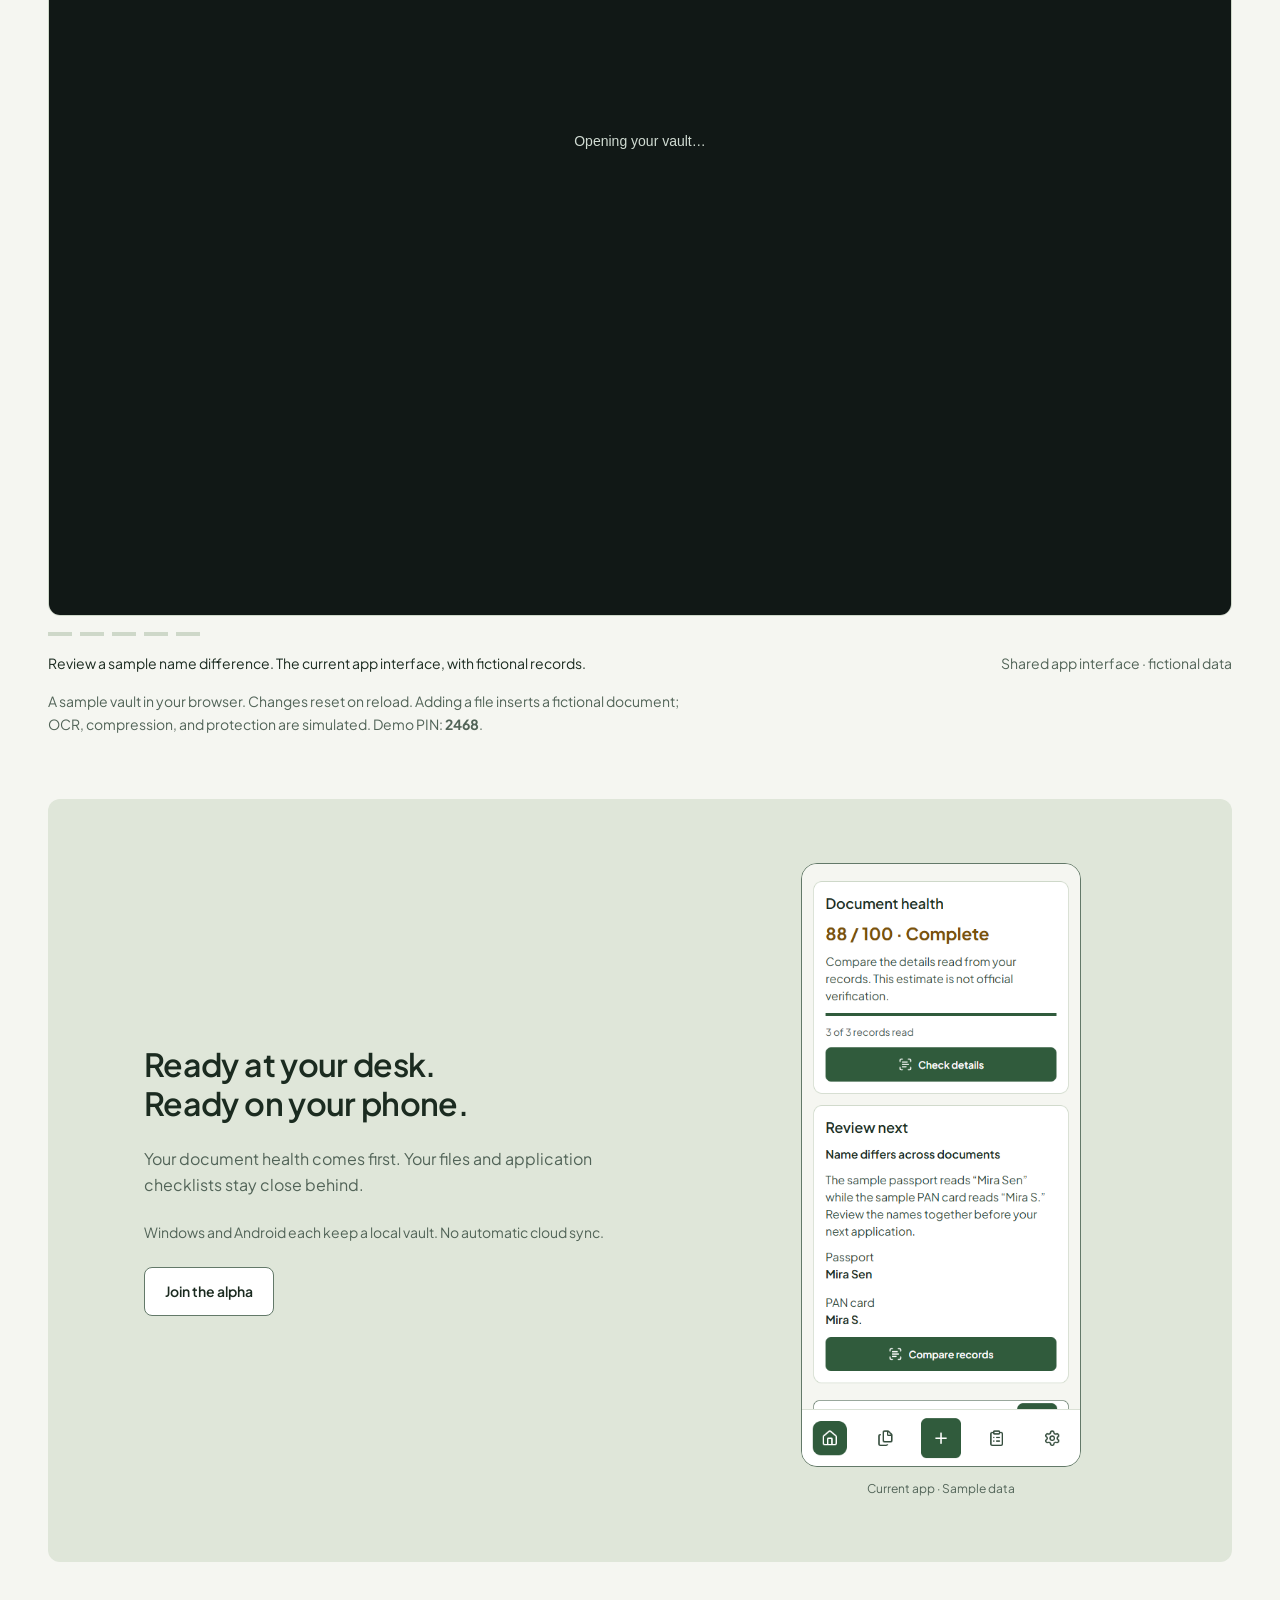
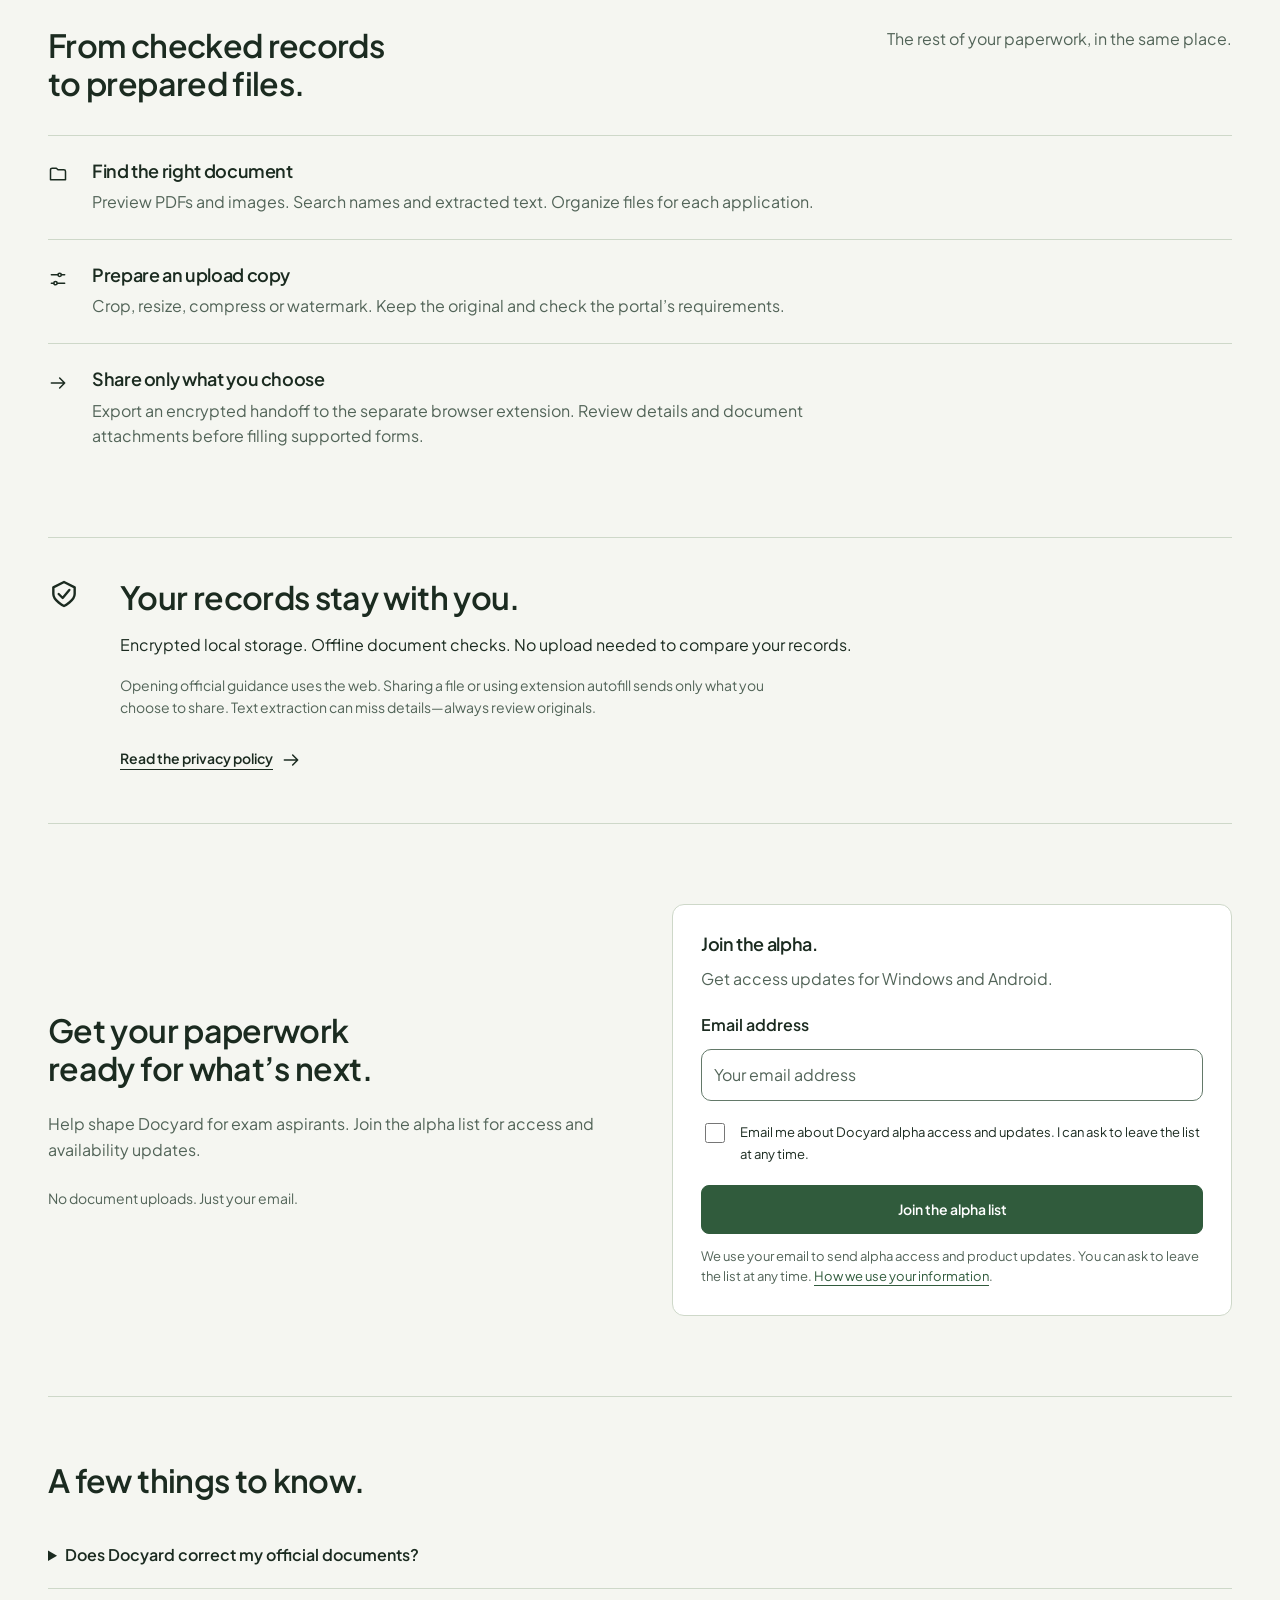
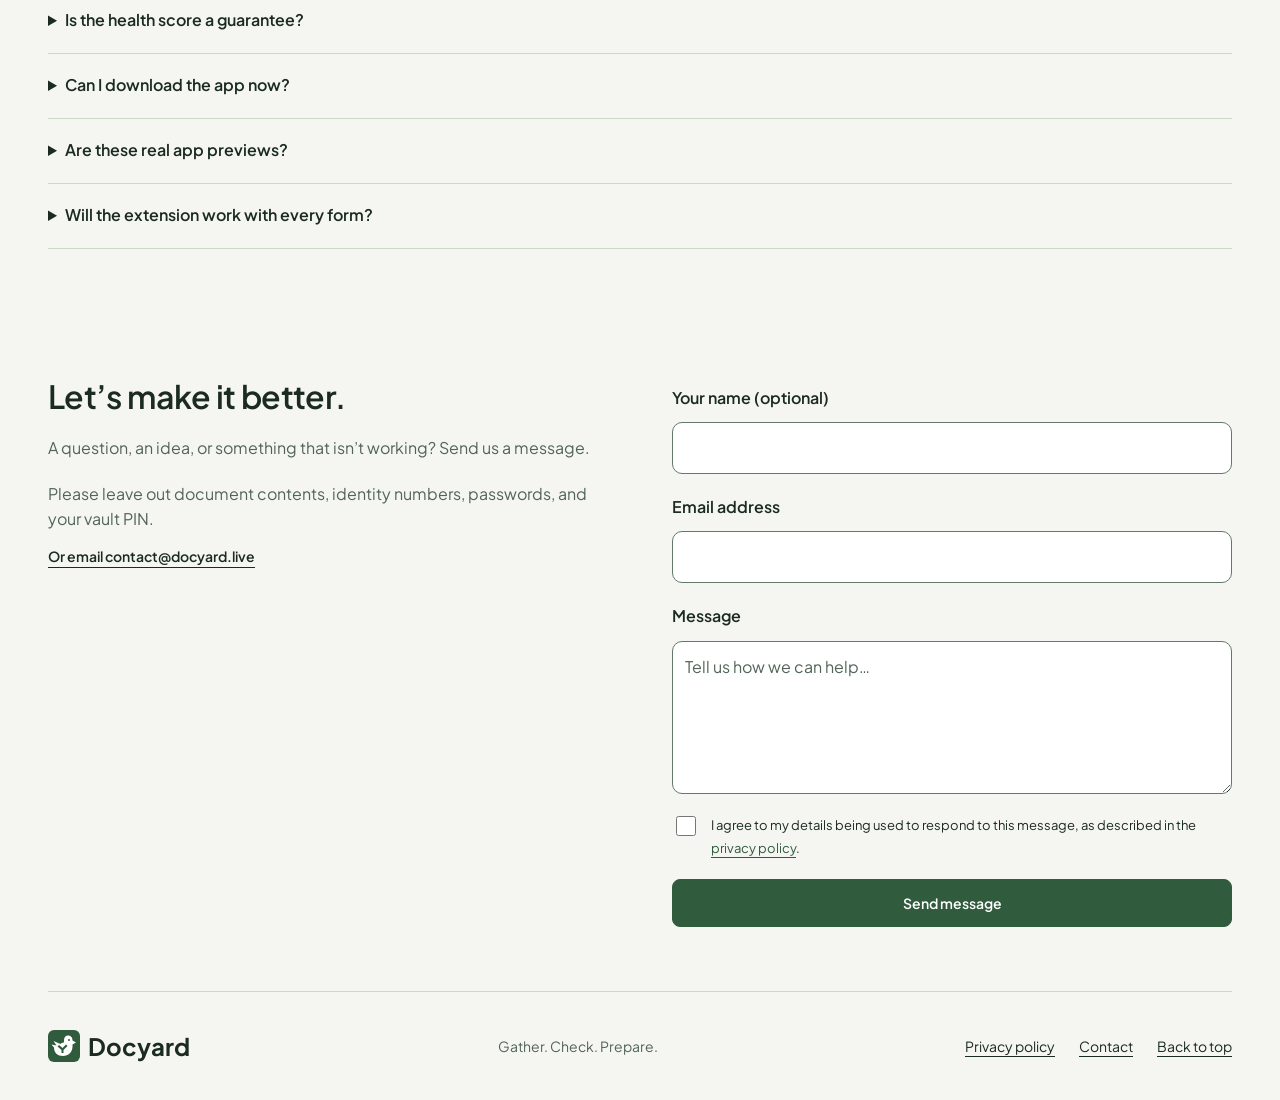
==== commit 3bd77ef1: "Add files via upload" ====
--- a/index.html
+++ b/index.html
@@ -5,101 +5,56 @@
   <meta http-equiv="Content-Security-Policy" content="default-src 'self'; script-src 'self' https://challenges.cloudflare.com; style-src 'self' 'unsafe-inline'; img-src 'self' data: blob:; font-src 'self'; connect-src https://qlfanwavhrmddemjoiim.supabase.co https://challenges.cloudflare.com; frame-src 'self' https://challenges.cloudflare.com; object-src 'none'; base-uri 'self'; form-action 'none'">
   <meta name="referrer" content="strict-origin-when-cross-origin">
   <meta name="viewport" content="width=device-width, initial-scale=1, viewport-fit=cover">
-  <meta name="theme-color" content="#111816">
-  <meta name="description" content="Meet the Docyard alpha. A private, on-device home for your documents, with thoughtful tools to organize, prepare, and check them. For Windows and Android.">
-  <title>Docyard Alpha — Your documents. Entirely yours.</title>
-  <link rel="icon" href="data:image/svg+xml,%3Csvg xmlns='http://www.w3.org/2000/svg' viewBox='0 0 64 64'%3E%3Crect width='64' height='64' rx='16' fill='%2307070a'/%3E%3Cpath d='M20 15h14l11 11v23H20z' fill='none' stroke='%23f5f5ee' stroke-width='3'/%3E%3Cpath d='M34 15v12h11M27 36h12M27 42h8' fill='none' stroke='%23c7d5b5' stroke-width='3'/%3E%3C/svg%3E">
+  <meta name="theme-color" content="#f5f6f1">
+  <meta name="description" content="Catch differences across your documents before an application does. Private, offline document health checks for Windows and Android. Join the Docyard alpha.">
+  <title>Docyard — Catch document differences before you apply</title>
+  <link rel="icon" href="assets/docyard-mark.svg">
   <link rel="preload" href="assets/plusjakartasans-variable.woff2" as="font" type="font/woff2" crossorigin>
   <link rel="stylesheet" href="styles.css">
-  <link rel="stylesheet" href="release.css"><link rel="stylesheet" href="forms.css">
+  <link rel="stylesheet" href="forms.css">
   <script src="script.js" defer></script><script src="demo-site.js" defer></script><script src="forms-config.js" defer></script><script src="forms.js" defer></script>
 </head>
 <body>
-  <a class="skip-link" href="#main">Skip to content</a>
-  <div class="reading-progress" aria-hidden="true"></div>
-  <header class="site-header">
-    <a class="brand" href="#" aria-label="Docyard home"><span class="brand-mark" data-icon="folder" aria-hidden="true"></span>DocYard<span class="beta-tag">ALPHA</span></a>
-    <nav aria-label="Main navigation"><button class="theme-toggle" id="theme-toggle" aria-label="Switch to light theme">☼</button><a href="#tour">Inside Docyard</a><a href="#principles">The idea</a><a class="nav-cta" href="#alpha">Join the alpha <span aria-hidden="true">↗</span></a></nav>
-  </header>
-  <main id="main">
-    <section class="hero wrap" aria-labelledby="hero-title">
-      <div class="hero-copy"><h1 id="hero-title">Your documents.<br>A little more prepared.</h1>
-      <p class="alpha-status">Currently in alpha · Join the list for access updates.</p><p>A private home for your paperwork. Find what you need, prepare a copy, and check the details — right on your device.</p>
-      <div class="hero-action"><a class="button button-primary" href="#tour">Explore the sample vault <span data-icon="arrow-right" aria-hidden="true"></span></a><a class="button button-secondary" href="#alpha">Join the alpha list</a></div></div>
-      <aside class="hero-note"><span data-icon="shield-check" aria-hidden="true"></span><strong>Your device. Your vault.</strong><p>Local storage on Windows and Android. Core tools work on your device.</p><a class="text-link" href="#principles">How DocYard works <span data-icon="arrow-right" aria-hidden="true"></span></a></aside>
-    </section>
-    <section class="product-section wrap" id="tour" aria-labelledby="tour-title">
-      <div class="section-top reveal"><span class="micro device-label">THE DESKTOP EXPERIENCE</span></div>
-      <div class="product-heading reveal"><h2 id="tour-title">Make yourself at home.</h2><p>A familiar home for the things you need.<br>A thoughtful workspace for what comes next.</p></div>
-      <div class="tour-controls reveal" role="tablist" aria-label="Explore app screens">
-        <button role="tab" id="tab-vault" aria-controls="tour-panel" aria-selected="true" data-screen="vault"><span data-icon="folder" aria-hidden="true"></span><span>Your vault</span></button>
-        <button role="tab" id="tab-editor" aria-controls="tour-panel" aria-selected="false" tabindex="-1" data-screen="editor"><span data-icon="sliders" aria-hidden="true"></span><span>Document studio</span></button>
-        <button role="tab" id="tab-health" aria-controls="tour-panel" aria-selected="false" tabindex="-1" data-screen="health"><span data-icon="activity" aria-hidden="true"></span><span>Health check</span></button>
-      </div>
+<a class="skip-link" href="#main">Skip to content</a><div class="reading-progress" aria-hidden="true"></div>
+<header class="site-header wrap"><a class="brand" href="#main" aria-label="Docyard home"><img src="assets/docyard-mark.svg" width="32" height="32" alt="">Docyard</a><nav aria-label="Main navigation"><a href="#how-it-works">Why Docyard</a><a href="#tour">Try the app</a><button class="theme-toggle" id="theme-toggle" aria-label="Switch to dark theme"><span data-icon="moon"></span></button><a class="button button-primary" href="#alpha">Join the alpha</a></nav></header>
+<main id="main">
+<section class="hero wrap" aria-labelledby="hero-title"><div class="hero-copy"><h1 id="hero-title">Your documents should<br><span>tell the same story.</span></h1><p>A name on your Aadhaar. A different spelling on your marksheet. Find the differences <strong>before you fill the form.</strong></p><p>Docyard checks your records privately, on your device—then helps you prepare the files you need.</p><div class="hero-action"><a class="button button-primary" href="#alpha">Join the alpha <span data-icon="arrow-right"></span></a><a class="text-link" href="#tour">See the health check <span data-icon="activity"></span></a></div><p class="availability">For Windows & Android · Alpha access updates</p></div>
+<div class="comparison" aria-label="Illustrative document comparison"><div class="comparison-heading"><span data-icon="activity"></span><h2>One person. Two different names.</h2></div><dl><div><dt>Aadhaar</dt><dd>Ajay <mark>Ashish</mark> Singh</dd></div><div><dt>Class 10 marksheet</dt><dd>Ajay <mark>A</mark> Singh</dd></div></dl><div class="finding"><span data-icon="activity"></span><div><strong>A difference worth reviewing.</strong><p>Compare the originals. Decide what needs correcting.</p></div></div><p class="sample-label">Illustrative example · Not a real identity record</p></div>
+</section>
+<section class="promise-strip wrap" aria-label="Core benefits"><p><span data-icon="activity"></span>Compare across documents</p><p><span data-icon="shield-check"></span>Check offline, on your device</p><p><span data-icon="folder"></span>Keep originals intact</p></section>
+<section class="workflow wrap" id="how-it-works"><div class="section-heading"><h2>Find the mismatch.<br>Know your next step.</h2><p>For exam forms, a small difference can become a last-minute scramble. Give your documents a second look while there’s time.</p></div><div class="workflow-list"><article><h3>Bring your records together</h3><p>Add your IDs and certificates. Read their text and check the extracted details against the originals.</p></article><article><h3>Review document health</h3><p>See possible name and birth-date differences across records, with the source documents beside them.</p></article><article><h3>Follow up with confidence</h3><p>Open relevant correction guidance and official links. Docyard helps you review; the issuing authority makes corrections.</p></article></div></section>
+<section class="product-section wrap" id="tour" aria-labelledby="tour-title"><div class="section-heading"><div><h2 id="tour-title">See the difference for yourself.</h2><p>The current Docyard app. A fictional vault you can explore.</p></div><a class="text-link" href="#alpha">Get alpha updates <span data-icon="arrow-right"></span></a></div><div class="tour-controls" role="tablist" aria-label="Explore app screens"><button role="tab" id="tab-health" aria-controls="tour-panel" aria-selected="true" data-screen="health"><span data-icon="activity"></span>Health check</button><button role="tab" id="tab-home" aria-controls="tour-panel" aria-selected="false" tabindex="-1" data-screen="home"><span data-icon="monitor"></span>Dashboard</button><button role="tab" id="tab-vault" aria-controls="tour-panel" aria-selected="false" tabindex="-1" data-screen="vault"><span data-icon="folder"></span>Documents</button><button role="tab" id="tab-editor" aria-controls="tour-panel" aria-selected="false" tabindex="-1" data-screen="editor"><span data-icon="sliders"></span>Prepare a copy</button></div>
       <div class="demo-toolbar reveal">
         <div><span class="status-dot"></span><strong>Your sample workspace.</strong><span class="demo-status" id="demo-status">Loading your sample workspace…</span></div>
-        <div class="demo-actions"><button id="play-tour" disabled>Watch it work</button><button id="reset-demo">Reset</button><button id="expand-demo" aria-expanded="false">Expand</button></div>
+        <div class="demo-actions"><button id="play-tour" disabled>Play tour</button><button id="reset-demo">Reset</button><button id="expand-demo" aria-expanded="false">Expand</button></div>
       </div>
-      <div class="screen-stage reveal" role="tabpanel" id="tour-panel" aria-labelledby="tab-vault">
+      <div class="screen-stage reveal" role="tabpanel" id="tour-panel" aria-labelledby="tab-health">
         <div class="screen-window">
-          <div class="window-bar"><span class="status-dot" aria-hidden="true"></span><span>docyard / Mira’s sample vault</span><span class="window-lock">Interactive demo</span></div>
+          <div class="window-bar"><span class="status-dot" aria-hidden="true"></span><span>Docyard · Sample workspace</span><span class="window-lock">Interactive demo</span></div>
           <div class="app-frame-viewport"><iframe id="app-demo" title="Interactive Docyard sample vault" loading="eager" sandbox="allow-scripts allow-same-origin allow-forms allow-downloads" allow="fullscreen"></iframe><button class="preview-shield" id="preview-shield" aria-label="Expand interactive preview"><span>Expand to try <b aria-hidden="true">↗</b></span></button></div>
         </div>
         <div class="expanded-toolbar"><span class="micro">DOCYARD / SAMPLE VAULT</span><button id="expanded-reset">Reset</button><button class="exit-demo" id="exit-demo">Close preview</button></div>
       </div>
       <p class="preview-hint"><span aria-hidden="true">↕</span> Keep scrolling. Expand when you want to explore.</p>
       <div class="tour-progress" aria-hidden="true"><span></span><span></span><span></span><span></span><span></span></div>
-      <div class="screen-caption"><p id="tour-caption" aria-live="polite">Explore freely, or watch a guided tour. Every control belongs to the actual app.</p><span>Shared app interface · fictional data</span></div>
+      <div class="screen-caption"><p id="tour-caption" aria-live="polite">Review a sample name difference. The current app interface, with fictional records.</p><span>Shared app interface · fictional data</span></div>
       <p class="demo-disclosure">A sample vault in your browser. Changes reset on reload. Adding a file inserts a fictional document; OCR, compression, and protection are simulated. Demo PIN: <strong>2468</strong>.</p>
       <noscript><p>Enable JavaScript to explore the interactive vault. Alpha information is available below. Contact contact@docyard.live to join the list without JavaScript.</p></noscript>
     </section>
-    <section class="use-cases wrap" id="everyday" aria-labelledby="everyday-title">
-      <div class="release-heading"><h2 id="everyday-title">Ready for what comes next.</h2><p>The tools you need, together in one workspace.</p></div>
-      <div class="use-case-grid">
-        <a class="use-case-card" href="#tour" data-open-screen="vault"><span data-icon="folder" aria-hidden="true"></span><div><h3>Find your paperwork.</h3><p>Keep passports, certificates and everyday records in searchable folders.</p></div><span data-icon="arrow-right" aria-hidden="true"></span></a>
-        <a class="use-case-card" href="#tour" data-open-screen="editor"><span data-icon="sliders" aria-hidden="true"></span><div><h3>Prepare a copy.</h3><p>Resize a photograph, compress a PDF, or add a watermark before you send it.</p></div><span data-icon="arrow-right" aria-hidden="true"></span></a>
-        <a class="use-case-card" href="#tour" data-open-screen="health"><span data-icon="activity" aria-hidden="true"></span><div><h3>Check the details.</h3><p>Compare names and dates across records, and review differences.</p></div><span data-icon="arrow-right" aria-hidden="true"></span></a>
-      </div>
-    </section>
-    <section class="principles wrap" id="principles" aria-labelledby="principles-title">
-      <div class="principles-intro reveal"><h2 id="principles-title">Private by design.<br><em>Simple by nature.</em></h2><p>Your documents don't need another cloud.<br>They need a place you can call your own.</p></div>
-      <div class="principles-list">
-        <article class="principle reveal"><div><h3>A home on your device.</h3><p>Your vault is stored locally. Core document tools work on your device, so your paperwork stays close.</p></div></article>
-        <article class="principle reveal"><div><h3>Ready for the next step.</h3><p>Resize a photo. Compress a PDF. Add a watermark. Prepare your documents without jumping between tools.</p></div></article>
-        <article class="principle reveal"><div><h3>The details, together.</h3><p>Read document text and compare names and dates across records. Spot differences before you need them.</p></div></article>
-      </div>
-    </section>
-    <section class="device-section wrap" aria-labelledby="device-title">
-      <div class="device-heading reveal"><h2 id="device-title">Room to work.<br>Ready to <em>go.</em></h2><p>A spacious workspace on your PC.<br>A pocket-sized vault on Android.<br>The same familiar feeling.</p></div>
-      <div class="device-notes reveal"><div><span class="device-symbol" data-icon="monitor" aria-hidden="true"></span><h3>At your desk.</h3><p>Search shortcuts, a full document studio, and room to see the whole picture.</p><span class="micro">WINDOWS DESKTOP</span></div><div><span class="device-symbol" data-icon="smartphone" aria-hidden="true"></span><h3>In your pocket.</h3><p>Touch-friendly controls, quick navigation, and your essential documents close at hand.</p><span class="micro">ANDROID MOBILE</span></div></div>
-      <p class="device-note reveal">Each device has its own local vault. Automatic cloud sync is not part of this alpha.</p>
-    </section>
-    <section class="beta-notes wrap" id="release-notes" aria-labelledby="notes-title">
-      <div class="release-heading reveal"><div><h2 id="notes-title">A considered start.<br><em>Room to grow.</em></h2></div><p>The essentials are here.<br>Here’s what you can expect today.</p></div>
-      <div class="release-grid">
-        <article class="release-card reveal"><span class="release-pill"><span class="status-dot"></span> IN THIS ALPHA</span><h3>A workspace that earns its place.</h3><ul class="capability-list"><li><span>01</span><div><strong>Collect & find</strong><p>Local folders, vault search, PDF and image previews.</p></div></li><li><span>02</span><div><strong>Read & prepare</strong><p>Text extraction, image resizing, PDF compression, and watermarks.</p></div></li><li><span>03</span><div><strong>Review & recover</strong><p>Document consistency checks and Recently Deleted.</p></div></li></ul></article>
-        <article class="release-card release-aside reveal" data-delay="100"><span class="micro">A FEW THINGS TO KNOW</span><h3>Local means<br><em>your device.</em></h3><p>Windows and Android each have their own vault. Automatic cloud sync is not included.</p><p>This is an early release. Keep original copies, review extracted text, and try a few sample documents first.</p><div class="beta-format"><span>WINDOWS</span><b>Windows desktop</b><span>ANDROID</span><b>Android mobile</b></div><a class="text-link" href="#alpha">Get alpha updates ↘</a></article>
-      </div>
-    </section>
-    <section class="beta-section" id="alpha" aria-labelledby="beta-title">
-      <div class="wrap">
-        <div class="beta-intro reveal"><h2 id="beta-title">A little more organized.<br>A lot more <em>yours.</em></h2><p>Currently in alpha.<br>Help shape what comes next.</p></div>
-        <form class="site-form signup-form" data-kind="signup" aria-label="Alpha updates">
-          <h3>Be first to hear about access.</h3><p>DocYard is currently in alpha. Join the email list for availability and alpha updates.</p>
+
+<section class="device-section wrap"><div class="device-heading"><h2>Ready at your desk.<br>Ready on your phone.</h2><p>Your document health comes first. Your files and application checklists stay close behind.</p><p class="device-note">Windows and Android each keep a local vault. No automatic cloud sync.</p><a class="button button-secondary" href="#alpha">Join the alpha</a></div><figure class="phone-preview"><img src="assets/previews/home-phone.png" width="390" height="844" loading="lazy" alt="Current Docyard phone dashboard showing document health and the next review action with fictional records"><figcaption>Current app · Sample data</figcaption></figure></section>
+<section class="supporting wrap"><div class="section-heading"><h2>From checked records<br>to prepared files.</h2><p>The rest of your paperwork, in the same place.</p></div><div class="feature-list"><article><span data-icon="folder"></span><div><h3>Find the right document</h3><p>Preview PDFs and images. Search names and extracted text. Organize files for each application.</p></div></article><article><span data-icon="sliders"></span><div><h3>Prepare an upload copy</h3><p>Crop, resize, compress or watermark. Keep the original and check the portal’s requirements.</p></div></article><article><span data-icon="arrow-right"></span><div><h3>Share only what you choose</h3><p>Export an encrypted handoff to the separate browser extension. Review details and document attachments before filling supported forms.</p></div></article></div></section>
+<section class="privacy-section wrap" id="principles"><span data-icon="shield-check"></span><div><h2>Your records stay with you.</h2><p>Encrypted local storage. Offline document checks. No upload needed to compare your records.</p><p class="fine-print">Opening official guidance uses the web. Sharing a file or using extension autofill sends only what you choose to share. Text extraction can miss details—always review originals.</p><a class="text-link" href="privacy-policy/index.html">Read the privacy policy <span data-icon="arrow-right"></span></a></div></section>
+<section class="beta-section wrap" id="alpha" aria-labelledby="beta-title"><div class="beta-intro"><h2 id="beta-title">Get your paperwork<br>ready for what’s next.</h2><p>Help shape Docyard for exam aspirants. Join the alpha list for access and availability updates.</p><p class="fine-print">No document uploads. Just your email.</p></div>        <form class="site-form signup-form" data-kind="signup" aria-label="Alpha updates">
+          <h3>Join the alpha.</h3><p>Get access updates for Windows and Android.</p>
           <label for="signup-email">Email address</label><input id="signup-email" name="email" type="email" autocomplete="email" maxlength="254" placeholder="Your email address" required>
-          <label class="consent"><input name="consent" type="checkbox" required><span>Email me about DocYard alpha access and updates. I can ask to leave the list at any time.</span></label>
+          <label class="consent"><input name="consent" type="checkbox" required><span>Email me about Docyard alpha access and updates. I can ask to leave the list at any time.</span></label>
           <label class="form-trap" aria-hidden="true">Leave this empty<input name="website" tabindex="-1" autocomplete="off"></label>
           <div class="captcha"></div><button class="button button-primary" type="submit">Join the alpha list</button><p class="form-status" role="status" aria-live="polite"></p>
           <p class="form-note">We use your email to send alpha access and product updates. You can ask to leave the list at any time. <a href="privacy-policy/index.html#website">How we use your information</a>.</p>
         </form>
-        <div class="faq reveal" aria-label="Alpha questions">
-          <details><summary>Where do my documents live?<span aria-hidden="true">+</span></summary><p>Your vault lives on the device where you add your documents. Core processing runs locally. Links to external guidance open websites in your browser.</p></details>
-          <details><summary>What can I do in the alpha?<span aria-hidden="true">+</span></summary><p>Organize PDFs and images into folders, find records, preview documents, read text, prepare images and PDFs, add watermarks, and check consistency across your records. OCR results should always be reviewed.</p></details>
-          <details><summary>How do I get access?<span aria-hidden="true">+</span></summary><p>Public downloads are not available during this alpha. Join the email list above to hear about access and availability.</p></details>
-          <details><summary>Is this the actual app interface?<span aria-hidden="true">+</span></summary><p>Yes. The interactive vault runs the same screens and styles as the app, with its mobile layout on narrow screens and desktop layout on wider screens. It uses fictional records in memory. Native OCR, file processing, and encryption are simulated here; join the alpha list for updates on device access.</p></details>
-        </div>
-      </div>
-    </section>
+</section>
+<section class="faq wrap" aria-label="Alpha questions"><h2>A few things to know.</h2><details><summary>Does Docyard correct my official documents?</summary><p>No. It flags possible differences for your review and offers relevant guidance. Corrections happen through the issuing authority.</p></details><details><summary>Is the health score a guarantee?</summary><p>No. It reflects the records and extracted details available to the app. It does not confirm authenticity, eligibility or acceptance by a portal.</p></details><details><summary>Can I download the app now?</summary><p>Public downloads are not offered on this alpha page. Join the list for access updates.</p></details><details><summary>Are these real app previews?</summary><p>Yes. The demo uses the current app interface with fictional records. OCR, compression and encryption are simulated in the browser. Changes reset on reload.</p></details><details><summary>Will the extension work with every form?</summary><p>No. It supports compatible form fields after you review what to share. Some uploads need manual steps. Android needs an extension-capable browser; regular Android Chrome does not support extensions.</p></details></section>
     <section class="contact-section wrap" id="contact" aria-labelledby="contact-title">
       <div><h2 id="contact-title">Let’s make it better.</h2><p>A question, an idea, or something that isn’t working? Send us a message.</p><p>Please leave out document contents, identity numbers, passwords, and your vault PIN.</p><a class="text-link" href="mailto:contact@docyard.live">Or email contact@docyard.live</a></div>
       <form class="site-form" data-kind="contact" aria-label="Contact DocYard">
@@ -111,9 +66,4 @@
         <button class="button button-primary" type="submit">Send message</button><p class="form-status" role="status" aria-live="polite"></p>
       </form>
     </section>
-  </main>
-  <footer class="wrap site-footer"><a class="brand" href="#">DocYard<span class="beta-tag">ALPHA</span></a><p>A private place for life's paperwork.</p><nav aria-label="Footer"><a href="privacy-policy/index.html">Privacy policy</a><a href="#contact">Contact</a><a href="#main">Back to top ↑</a></nav></footer>
-</body>
-</html>
-
-
+</main><footer class="wrap site-footer"><a class="brand" href="#main"><img src="assets/docyard-mark.svg" width="32" height="32" alt="">Docyard</a><p>Gather. Check. Prepare.</p><nav aria-label="Footer"><a href="privacy-policy/index.html">Privacy policy</a><a href="#contact">Contact</a><a href="#main">Back to top</a></nav></footer></body></html>
--- a/styles.css
+++ b/styles.css
@@ -1,69 +1,7 @@
-@font-face { font-family: Jakarta; src: url('assets/plusjakartasans-variable.woff2') format('woff2'); font-weight: 200 800; font-display: swap; }
-@font-face { font-family: Instrument; src: url('assets/instrumentserif-regular.woff2') format('woff2'); font-display: swap; }
-:root { color-scheme: dark; --bg: #111816; --surface: #1a2520; --secondary: #18221e; --input: #111b16; --line: #34493c; --control-border: #637969; --text: #f3f6f1; --muted: #a6b7ab; --sage: #c4dfba; --on-accent: #172b1c; --focus: #e9bd69; --sans: Jakarta, system-ui, sans-serif; --serif: var(--sans); --mono: var(--sans); }
-:root[data-theme=light] { color-scheme: light; --bg: #f5f6f1; --surface: #fff; --secondary: #ebeee5; --input: #fafbf7; --line: #ced8c9; --control-border: #778b7b; --text: #1b2b20; --muted: #526458; --sage: #305b3c; --on-accent: #fff; --focus: #74420b; }
-* { box-sizing: border-box; }
-html { scroll-behavior: smooth; scroll-padding-top: 24px; }
-body { margin: 0; font: 15px/1.65 var(--sans); background: var(--bg); color: var(--text); -webkit-font-smoothing: antialiased; }
-::selection { background: var(--sage); color: var(--on-accent); }
-:focus-visible { outline: 3px solid var(--focus); outline-offset: 4px; }
-input, textarea { caret-color: var(--sage); }
-* { scrollbar-width: thin; scrollbar-color: var(--muted) var(--secondary); }
-a { color: inherit; text-decoration: none; }
-button, input, select, textarea { font: inherit; color: inherit; }
-button, a { touch-action: manipulation; }
-button { cursor: pointer; }
-button:disabled { cursor: not-allowed; opacity: .5; }
-button, .button { min-height: 44px; }
-h1, h2, h3, p, figure { margin: 0; }
-h1, h2, h3 { font-weight: 600; letter-spacing: -.025em; line-height: 1.25; text-wrap: balance; }
-h1 { font-size: clamp(32px, 4vw, 54px); }
-h2 { font-size: clamp(26px, 2.6vw, 36px); }
-h3 { font-size: 20px; }
-em { font: inherit; color: var(--sage); }
-p { max-width: 70ch; }
-.wrap, .site-header { width: min(1200px, calc(100% - 64px)); margin-inline: auto; }
-.site-header { min-height: 84px; display: flex; align-items: center; justify-content: space-between; gap: 16px; border-bottom: 1px solid var(--line); }
-.brand { display: inline-flex; align-items: center; gap: 10px; font: 32px/1 Instrument, Georgia, serif; }
-.brand-mark { display: grid; place-items: center; width: 36px; height: 36px; border-radius: 10px; background: var(--sage); color: var(--on-accent); }
-.beta-tag { font: 600 11px/1 var(--sans); padding: 6px 8px; color: var(--muted); background: var(--secondary); border: 1px solid var(--line); border-radius: 6px; }
-.site-header nav { display: flex; gap: 24px; align-items: center; font-size: 13px; }
-.site-header nav > a { min-height: 44px; display: inline-flex; align-items: center; gap: 12px; color: var(--muted); }
-.site-header nav > a:hover { color: var(--text); }
-.site-header nav .nav-cta { background: var(--sage); color: var(--on-accent); padding: 10px 16px; border-radius: 10px; font-weight: 600; }
-.site-header nav .nav-cta:hover { color: var(--on-accent); }
-.theme-toggle { display: grid; place-items: center; border: 1px solid var(--line); border-radius: 10px; width: 44px; background: var(--surface); }
-[data-icon] { display: inline-flex; align-items: center; justify-content: center; flex: 0 0 auto; vertical-align: middle; }
-.site-icon { display: block; flex: 0 0 auto; width: 20px; height: 20px; }
-.hero { display: grid; grid-template-columns: 1fr 290px; align-items: center; gap: 64px; padding-block: 56px 40px; }
-.hero-copy > p { margin-block: 20px 24px; max-width: 54ch; color: var(--muted); }
-.hero-action { display: flex; flex-wrap: wrap; gap: 12px; }
-.button { display: inline-flex; align-items: center; justify-content: center; gap: 16px; padding: 12px 20px; border-radius: 10px; border: 1px solid transparent; font-size: 14px; font-weight: 600; }
-.button-primary { background: var(--sage); color: var(--on-accent); }
-.button-primary:hover { filter: brightness(1.08); }
-.button-secondary { border-color: var(--line); background: var(--surface); }
-.hero-note { padding: 24px; border: 1px solid var(--line); border-radius: 12px; background: var(--secondary); }
-.hero-note > [data-icon] { display: flex; justify-content: start; color: var(--sage); margin-bottom: 16px; }
-.hero-note strong { display: block; font-size: 16px; }
-.hero-note p { font-size: 13px; margin-block: 10px 16px; color: var(--muted); }
-.text-link { display: inline-flex; align-items: center; gap: 10px; min-height: 44px; font-size: 13px; font-weight: 600; color: var(--sage); text-decoration: underline; text-underline-offset: 4px; }
-.micro { font-size: 12px; color: var(--muted); }
-.status-dot { display: inline-block; width: 7px; height: 7px; border-radius: 50%; background: var(--sage); flex: 0 0 auto; }
-.product-section { padding-block: 24px 48px; }
-.section-top { display: flex; justify-content: end; }
-.device-label { font-size: 11px; }
-.product-heading, .release-heading { display: flex; justify-content: space-between; align-items: end; gap: 24px; margin-block: 12px 24px; }
-.product-heading p, .release-heading > p { font-size: 14px; color: var(--muted); }
-.tour-controls { display: flex; gap: 8px; padding: 6px; background: var(--secondary); border: 1px solid var(--line); border-radius: 12px; }
-.tour-controls button { display: inline-flex; align-items: center; justify-content: center; gap: 10px; padding: 10px 20px; border: 0; background: transparent; border-radius: 8px; color: var(--muted); font-size: 14px; }
-.tour-controls button[aria-selected=true] { color: var(--on-accent); background: var(--sage); font-weight: 600; }
-.demo-toolbar { display: flex; justify-content: space-between; gap: 16px; align-items: center; margin-block: 18px 12px; }
-.demo-toolbar > div:first-child { display: flex; align-items: center; flex-wrap: wrap; gap: 8px; }
-.demo-toolbar strong { font-size: 13px; }
-.demo-status { flex-basis: 100%; font-size: 12px; color: var(--muted); }
-.demo-actions { display: flex; gap: 8px; flex-shrink: 0; }
-.demo-actions button { display: inline-flex; align-items: center; justify-content: center; gap: 8px; }
-.demo-actions button, .expanded-toolbar button { padding: 8px 14px; border-radius: 8px; border: 1px solid var(--line); background: var(--surface); font-size: 12px; }
+@font-face{font-family:Jakarta;src:url('assets/plusjakartasans-variable.woff2') format('woff2');font-weight:200 800;font-display:swap}
+:root{color-scheme:light;--bg:#f5f6f1;--surface:#fff;--secondary:#dfe6d9;--input:#fff;--line:#ced8c9;--control-border:#637969;--text:#1b2b20;--muted:#526458;--sage:#305b3c;--on-accent:#fff;--focus:#74420b;--warning:#79500b;--warning-bg:#fbf2de;--sans:Jakarta,system-ui,sans-serif;--serif:var(--sans);--mono:var(--sans)}
+:root[data-theme=dark]{color-scheme:dark;--bg:#111816;--surface:#1a2520;--secondary:#24312b;--input:#1a2520;--line:#34493c;--control-border:#819887;--text:#f3f6f1;--muted:#a6b7ab;--sage:#c4dfba;--on-accent:#172b1c;--focus:#e9bd69;--warning:#f0d095;--warning-bg:#3d3019}
+*{box-sizing:border-box}html{scroll-behavior:smooth;scroll-padding-top:24px}body{margin:0;background:var(--bg);color:var(--text);font:1rem/1.6 var(--sans)}h1,h2,h3,p,figure{margin:0}h1,h2,h3{line-height:1.2;letter-spacing:-.02em;text-wrap:balance}h1{font-size:clamp(2rem,3.7vw,3.25rem);font-weight:700}h2{font-size:clamp(1.5rem,2.5vw,2rem);font-weight:600}h3{font-size:1.125rem;font-weight:600}p{max-width:65ch}a{color:inherit;text-decoration:none}button,input,textarea{font:inherit;color:inherit}button,a{touch-action:manipulation}button{cursor:pointer}button:disabled{cursor:wait}::selection{background:var(--sage);color:var(--on-accent)}:focus-visible{outline:3px solid var(--focus);outline-offset:4px}input,textarea{caret-color:var(--sage)}*{scrollbar-color:var(--control-border) var(--bg)}.wrap{width:min(1184px,calc(100% - 64px));margin-inline:auto}.site-icon{width:20px;height:20px;flex-shrink:0;vertical-align:middle}.button,.text-link{display:inline-flex;align-items:center;justify-content:center;gap:8px;min-height:48px;font-size:.875rem;font-weight:600;white-space:nowrap}.button{padding:12px 20px;border:1px solid var(--control-border);border-radius:8px}.button-primary{background:var(--sage);color:var(--on-accent);border-color:var(--sage)}.button-primary:hover{filter:brightness(.94)}.button-secondary{background:var(--surface)}.text-link{text-decoration:underline;text-underline-offset:5px}.brand{display:inline-flex;align-items:center;gap:8px;font-size:1.5rem;font-weight:700;white-space:nowrap}.site-header{min-height:96px;display:flex;align-items:center;justify-content:space-between;gap:24px;border-bottom:1px solid var(--line)}.site-header nav{display:flex;align-items:center;gap:24px;font-size:.875rem}.site-header nav>a{display:inline-flex;align-items:center;min-height:48px}.theme-toggle{display:grid;place-items:center;min-width:48px;min-height:48px;border:1px solid var(--line);border-radius:8px;background:transparent}.hero{display:grid;grid-template-columns:1.15fr 1fr;gap:64px;padding-block:80px 64px;align-items:center}.hero h1 span{color:var(--sage)}.hero-copy>p{margin-top:24px;color:var(--muted)}.hero-copy>p strong{color:var(--text);font-weight:600}.hero-action{display:flex;align-items:center;flex-wrap:wrap;gap:16px;margin-top:32px}.hero-copy>.availability{font-size:.875rem;margin-top:16px}.comparison{background:var(--surface);border:1px solid var(--line);border-radius:12px;padding:24px}.comparison-heading{display:flex;align-items:center;gap:12px}.comparison h2{font-size:1rem;letter-spacing:0}.comparison dl{margin:24px 0}.comparison dl>div{padding:20px 0;border-top:1px solid var(--line)}.comparison dt{font-size:.875rem;color:var(--muted);margin-bottom:8px}.comparison dd{margin:0;font-size:1.5rem;font-weight:600}.comparison mark{background:var(--warning-bg);color:var(--warning);padding:2px 4px;border-radius:4px;text-decoration:underline;text-underline-offset:5px}.finding{display:flex;gap:12px;background:var(--warning-bg);color:var(--warning);padding:16px;border-radius:8px}.finding p{font-size:.875rem;margin-top:4px}.sample-label{font-size:.75rem;color:var(--muted);margin-top:16px}.promise-strip{display:flex;justify-content:space-between;gap:24px;padding-block:24px;border-block:1px solid var(--line)}.promise-strip p{display:flex;gap:12px;align-items:center;font-size:.875rem;font-weight:600}.workflow,.product-section,.supporting,.faq{padding-block:64px}.section-heading{display:flex;justify-content:space-between;gap:48px;align-items:start;margin-bottom:32px}.section-heading>p{max-width:480px;color:var(--muted)}.section-heading div>p{color:var(--muted);margin-top:16px}.workflow-list{display:grid;grid-template-columns:repeat(3,minmax(0,1fr));gap:32px}.workflow-list article{padding-top:20px;border-top:1px solid var(--control-border)}.workflow-list p{margin-top:12px;color:var(--muted)}.product-section{border-top:1px solid var(--line)}.tour-controls{display:flex;flex-wrap:wrap;gap:8px;margin-bottom:24px}.tour-controls button{display:flex;align-items:center;justify-content:center;gap:8px;padding:12px 16px;min-height:48px;border:1px solid var(--control-border);border-radius:8px;background:var(--surface);font-size:.875rem}.tour-controls [aria-selected=true]{background:var(--sage);color:var(--on-accent);border-color:var(--sage)}.demo-toolbar{display:flex;align-items:center;justify-content:space-between;gap:16px;margin-bottom:16px}.demo-toolbar>div:first-child{font-size:.875rem}.demo-status{display:block;color:var(--muted)}.demo-actions{display:flex;gap:8px;flex-wrap:wrap}.demo-actions button,.expanded-toolbar button{min-height:48px;padding:8px 12px;background:var(--surface);border:1px solid var(--control-border);border-radius:8px;font-size:.875rem}.app-frame-viewport{height:700px;position:relative}.window-lock{margin-left:auto}.screen-caption{display:flex;justify-content:space-between;gap:24px;margin-top:16px;font-size:.875rem}.screen-caption>span{color:var(--muted)}.demo-disclosure{font-size:.875rem;color:var(--muted);margin-top:16px}.tour-progress{display:flex;gap:8px;margin-top:16px}.tour-progress span{width:24px;height:4px;background:var(--line)}.tour-progress .active{background:var(--sage)}.device-section{display:grid;grid-template-columns:1fr 390px;gap:96px;align-items:center;padding:64px 96px;background:var(--secondary);border-radius:12px}.device-heading>p{margin-block:24px;color:var(--muted)}.device-note,.fine-print{font-size:.875rem;color:var(--muted)}.phone-preview{width:280px;justify-self:center}.phone-preview img{width:100%;height:auto;border:1px solid var(--control-border);border-radius:16px;display:block}.phone-preview figcaption{font-size:.75rem;color:var(--muted);text-align:center;margin-top:12px}.feature-list article{display:flex;gap:24px;align-items:start;padding:24px 0;border-top:1px solid var(--line)}.feature-list p{margin-top:8px;color:var(--muted)}.privacy-section{display:grid;grid-template-columns:48px 1fr;gap:24px;border-block:1px solid var(--line);padding-block:40px}.privacy-section>.site-icon,.privacy-section>[data-icon] .site-icon{width:32px;height:32px}.privacy-section p{margin-top:16px}.privacy-section .text-link{margin-top:16px}.beta-section{display:grid;grid-template-columns:1fr 1fr;gap:64px;align-items:center;padding-block:80px}.beta-intro p{margin-top:24px;color:var(--muted)}.beta-section .signup-form{width:100%;margin:0}.faq{border-top:1px solid var(--line)}.faq h2{margin-bottom:24px}details{border-bottom:1px solid var(--line)}summary{min-height:64px;cursor:pointer;padding:18px 0;font-weight:600}details p{padding-bottom:24px;color:var(--muted)}.site-footer{padding-block:32px;display:flex;align-items:center;justify-content:space-between;gap:24px;font-size:.875rem}.site-footer>p{color:var(--muted)}.reading-progress{height:2px;background:var(--sage);position:fixed;top:0;left:0;width:100%;transform:scaleX(0);transform-origin:left;z-index:120}.skip-link{position:fixed;top:-80px;left:16px;padding:12px;background:var(--surface);z-index:150}.skip-link:focus{top:12px}.policy-content{margin-inline:auto}.micro{font-size:.75rem}.beta-tag{font-size:.75rem}.brand-mark{display:none}
 .screen-stage { position: relative; }
 .screen-window { overflow: hidden; border: 1px solid var(--line); border-radius: 12px; background: var(--bg); }
 .window-bar { display: flex; align-items: center; gap: 10px; height: 36px; padding-inline: 16px; background: var(--secondary); border-bottom: 1px solid var(--line); color: var(--muted); font-size: 11px; }
@@ -77,76 +15,9 @@
 .expanded .expanded-toolbar { position: absolute; inset: 0 0 auto; height: 60px; display: flex; align-items: center; gap: 10px; padding-inline: 16px; background: var(--secondary); }
 .expanded-toolbar > span { margin-right: auto; }
 body.demo-expanded { position: fixed; overflow: hidden; width: 100%; }
-.screen-caption { display: flex; align-items: center; justify-content: space-between; gap: 24px; padding-block: 16px; font-size: 13px; color: var(--muted); }
-.screen-caption > span { font-size: 11px; white-space: nowrap; }
-.demo-disclosure { font-size: 12px; color: var(--muted); max-width: 85ch; }
-.tour-progress { display: flex; gap: 6px; margin-top: 12px; }
-.tour-progress span { height: 3px; width: 28px; border-radius: 2px; background: var(--line); }
-.tour-progress .active { background: var(--sage); }
-.use-cases, .principles, .device-section, .beta-notes, .getting-started { padding-block: 48px; border-top: 1px solid var(--line); }
-.use-case-grid { display: flex; flex-direction: column; }
-.use-case-card { display: flex; gap: 20px; align-items: center; padding: 24px 8px; border-bottom: 1px solid var(--line); }
-.use-case-card:hover { background: var(--secondary); }
-.use-case-card > [data-icon]:first-child { padding: 12px; color: var(--sage); }
-.use-case-card > [data-icon]:last-child { margin-left: auto; }
-.use-case-card p { color: var(--muted); font-size: 14px; margin-top: 8px; }
-.principles { display: grid; grid-template-columns: 1fr 1.3fr; gap: 64px; }
-.principles-intro > p, .device-heading > p { margin-top: 18px; color: var(--muted); }
-.principle { padding-block: 24px; border-bottom: 1px solid var(--line); }
-.principle:first-child { padding-top: 0; }
-.principle p { color: var(--muted); font-size: 14px; margin-top: 10px; }
-.device-heading { display: grid; grid-template-columns: 1fr 1fr; gap: 32px; }
-.device-heading > p { margin: 0; }
-.device-notes { display: grid; grid-template-columns: 1fr 1fr; gap: 40px; margin-top: 32px; }
-.device-notes > div { display: grid; grid-template-columns: 32px 1fr; column-gap: 16px; }
-.device-symbol { grid-row: 1 / 4; align-self: start; margin-top: 4px; color: var(--sage); }
-.device-notes p { color: var(--muted); font-size: 14px; margin-block: 12px; }
-.device-note { margin-top: 24px; color: var(--muted); font-size: 12px; }
-.beta-section { padding-block: 56px; background: var(--secondary); border-top: 1px solid var(--line); }
-.beta-intro > p { margin-top: 20px; color: var(--muted); }
-.download-grid { display: grid; grid-template-columns: 1fr 1fr; gap: 16px; margin-block: 28px 20px; }
-.download-card { display: flex; align-items: center; gap: 20px; padding: 24px; background: var(--surface); border: 1px solid var(--line); border-radius: 12px; }
-.download-card:hover { border-color: var(--sage); }
-.download-icon { color: var(--sage); }
-.download-body { display: grid; gap: 5px; }
-.download-body strong { font-size: 17px; }
-.download-meta { font-size: 12px; color: var(--muted); }
-.download-arrow { margin-left: auto; font-size: 24px; }
-.beta-note { color: var(--muted); font-size: 12px; margin-block: 20px 32px; }
-.faq { max-width: 850px; }
-.faq details { border-bottom: 1px solid var(--line); }
-.faq summary { cursor: pointer; display: flex; justify-content: space-between; gap: 20px; min-height: 60px; padding-block: 18px; font-size: 14px; font-weight: 600; }
-.faq details p { padding-bottom: 20px; color: var(--muted); font-size: 14px; }
-.site-footer { display: flex; flex-wrap: wrap; align-items: center; gap: 24px; padding-block: 32px; }
-.site-footer > p { color: var(--muted); font-size: 13px; }
-.site-footer > a:last-of-type { margin-left: auto; font-size: 12px; }
-.reading-progress { position: fixed; top: 0; left: 0; width: 100%; height: 2px; background: var(--sage); transform-origin: left; z-index: 110; }
-.skip-link { position: fixed; top: -80px; left: 16px; z-index: 120; padding: 12px; border-radius: 8px; background: var(--sage); color: var(--on-accent); }
-.skip-link:focus { top: 12px; }
-@media (max-width: 1023px) { .hero { grid-template-columns: 1fr 240px; gap: 32px; } .principles { gap: 32px; } }
-@media (max-width: 767px) {
-  .wrap, .site-header { width: calc(100% - 32px); }
-  body { font-size: 14px; }
-  .site-header { min-height: 76px; gap: 10px; }
-  .brand { font-size: 27px; gap: 7px; }
-  .brand-mark { display: none; }
-  .site-header nav { gap: 8px; }
-  .site-header nav > a:not(.nav-cta) { display: none; }
-  .site-header nav .nav-cta { font-size: 12px; padding-inline: 10px; gap: 6px; }
-  .hero { grid-template-columns: 1fr; gap: 24px; padding-block: 32px 24px; }
-  .hero-copy > p { margin-block: 16px 20px; }
-  .hero-action .button { flex: 1 1 auto; font-size: 13px; padding-inline: 14px; }
-  .hero-note { padding: 16px; }
-  .hero-note > [data-icon] { float: left; margin: 3px 12px 0 0; }
-  .hero-note p { margin-block: 8px; }
-  .product-heading, .release-heading { display: block; }
-  .product-heading p, .release-heading > p { margin-top: 12px; }
-  .tour-controls { gap: 2px; padding: 4px; }
-  .tour-controls button { flex: 1; padding: 10px 6px; font-size: 11px; gap: 5px; }
-  .tour-controls .site-icon { width: 16px; height: 16px; }
-  .demo-toolbar { display: block; }
-  .demo-actions { margin-top: 12px; }
-  .demo-actions button { flex: 1; padding-inline: 8px; }
+
+@media(max-width:1023px){.hero{gap:32px}.device-section{padding:48px;gap:32px;grid-template-columns:1fr 280px}.section-heading{gap:24px}.site-header nav{gap:12px}}
+@media(max-width:767px){.wrap{width:calc(100% - 32px)}.site-header{min-height:80px;gap:8px}.site-header nav{gap:8px}.site-header nav>a:not(.button){display:none}.site-header .button{padding-inline:12px}.brand{font-size:1.25rem}.brand img{width:28px;height:28px}.theme-toggle{min-width:40px}.hero{grid-template-columns:1fr;gap:32px;padding-block:40px}.hero h1 br{display:none}.hero-copy>p{margin-top:16px}.hero-action{margin-top:24px}.comparison{padding:20px}.promise-strip{display:grid;gap:16px}.section-heading{display:block}.section-heading>p,.section-heading>.text-link{margin-top:16px}.workflow,.product-section,.supporting,.faq{padding-block:40px}.workflow-list{grid-template-columns:1fr;gap:24px}.tour-controls{display:grid;grid-template-columns:1fr 1fr}.tour-controls button{padding-inline:8px}.demo-toolbar{display:block}.demo-actions{margin-top:12px}.demo-actions button{flex:1}.device-section{grid-template-columns:1fr;padding:32px 24px;gap:32px}.phone-preview{width:min(280px,100%)}.beta-section{grid-template-columns:1fr;gap:32px;padding-block:48px}.privacy-section{grid-template-columns:1fr;gap:16px}.screen-caption{display:block}.screen-caption>span{display:block;margin-top:8px}.site-footer{flex-wrap:wrap}.contact-section{grid-template-columns:1fr!important;gap:32px!important}.signup-form{padding:20px!important}
   .screen-stage:not(.expanded) { width: min(292px, calc(100vw - 64px), calc(54svh * .527)); margin: 24px auto 0; touch-action: pan-y; }
   .screen-stage:not(.expanded) .screen-window { border: 4px solid var(--line); border-radius: 20px; }
   .window-bar { display: none; }
@@ -161,19 +32,6 @@
   .expanded .expanded-toolbar { height: calc(60px + env(safe-area-inset-top, 0px)); padding: calc(8px + env(safe-area-inset-top, 0px)) 10px 8px; gap: 6px; }
   .expanded-toolbar .micro { font-size: 11px; }
   .expanded-toolbar button { padding-inline: 8px; font-size: 11px; }
-  .screen-caption { display: block; }
-  .screen-caption > span { display: block; margin-top: 8px; white-space: normal; }
-  .use-cases, .principles, .device-section, .beta-notes, .getting-started { padding-block: 32px; }
-  .use-case-card { gap: 12px; padding: 20px 0; }
-  .use-case-card > [data-icon]:first-child { padding: 4px; }
-  .use-case-card h3 { font-size: 17px; }
-  .use-case-card p { font-size: 13px; }
-  .principles, .device-heading, .device-notes, .download-grid { grid-template-columns: 1fr; gap: 24px; }
-  .principles-intro > p { margin-top: 12px; }
-  .beta-section { padding-block: 32px; }
-  .download-card { padding: 18px; gap: 14px; }
-  .download-body strong { font-size: 15px; }
-  .site-footer { gap: 16px; }
-  .site-footer > p { flex-basis: 100%; order: 3; }
+
 }
-@media (prefers-reduced-motion: reduce) { html { scroll-behavior: auto; } *, *::before, *::after { animation: none !important; transition: none !important; } }
+@media(prefers-reduced-motion:reduce){html{scroll-behavior:auto}*,*::before,*::after{animation:none!important;transition:none!important}}
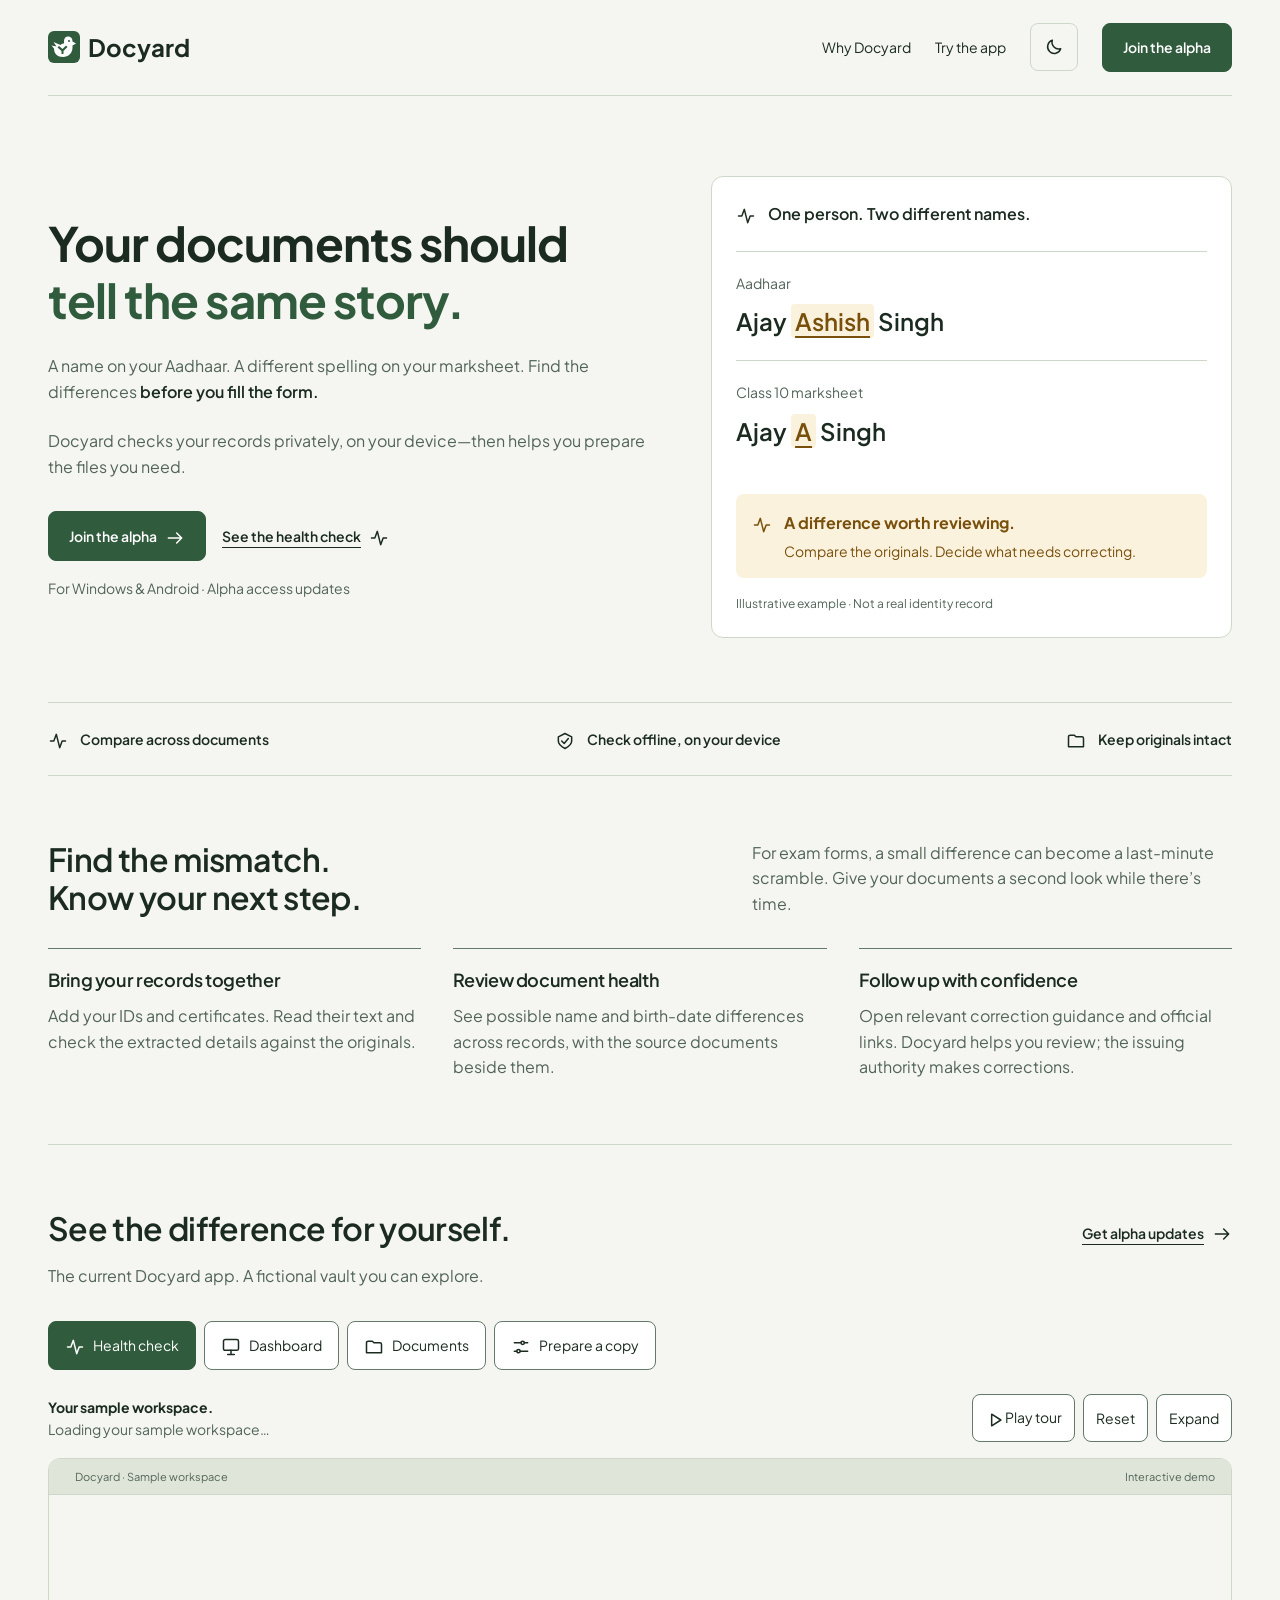
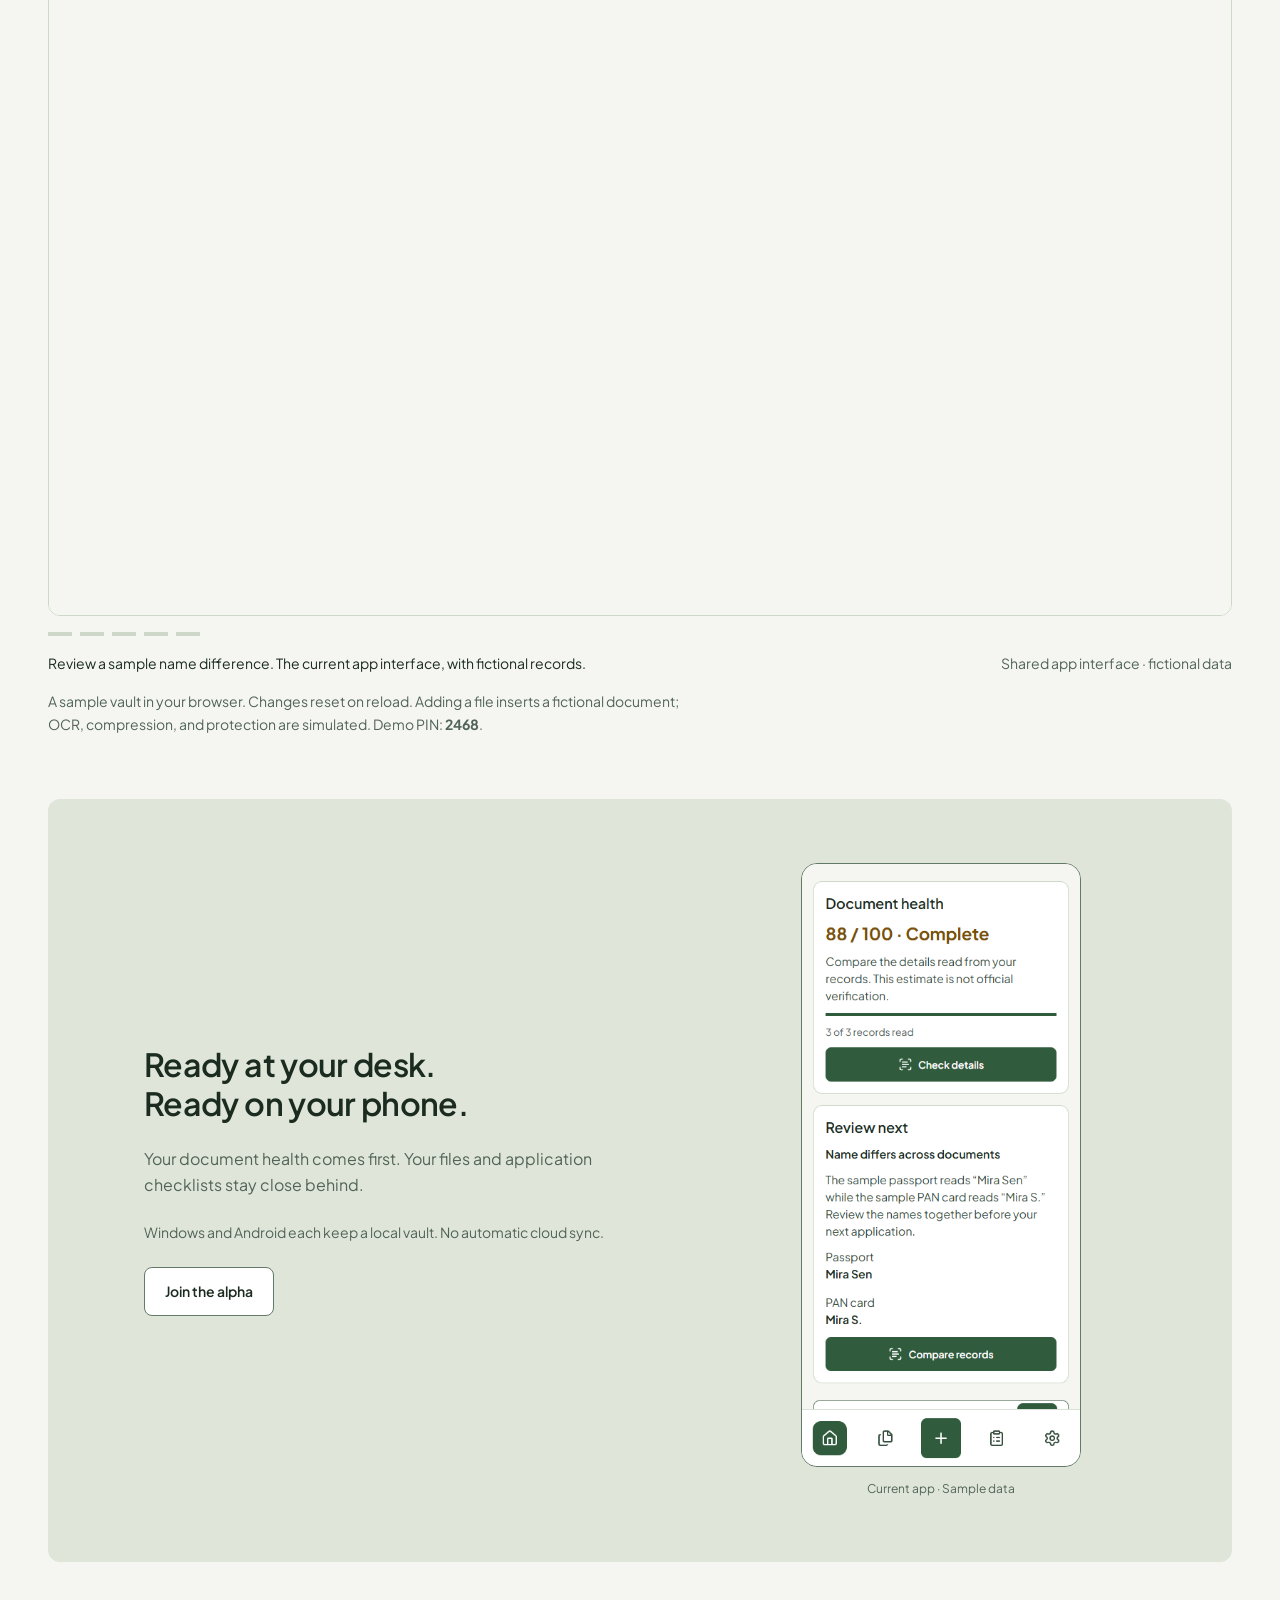
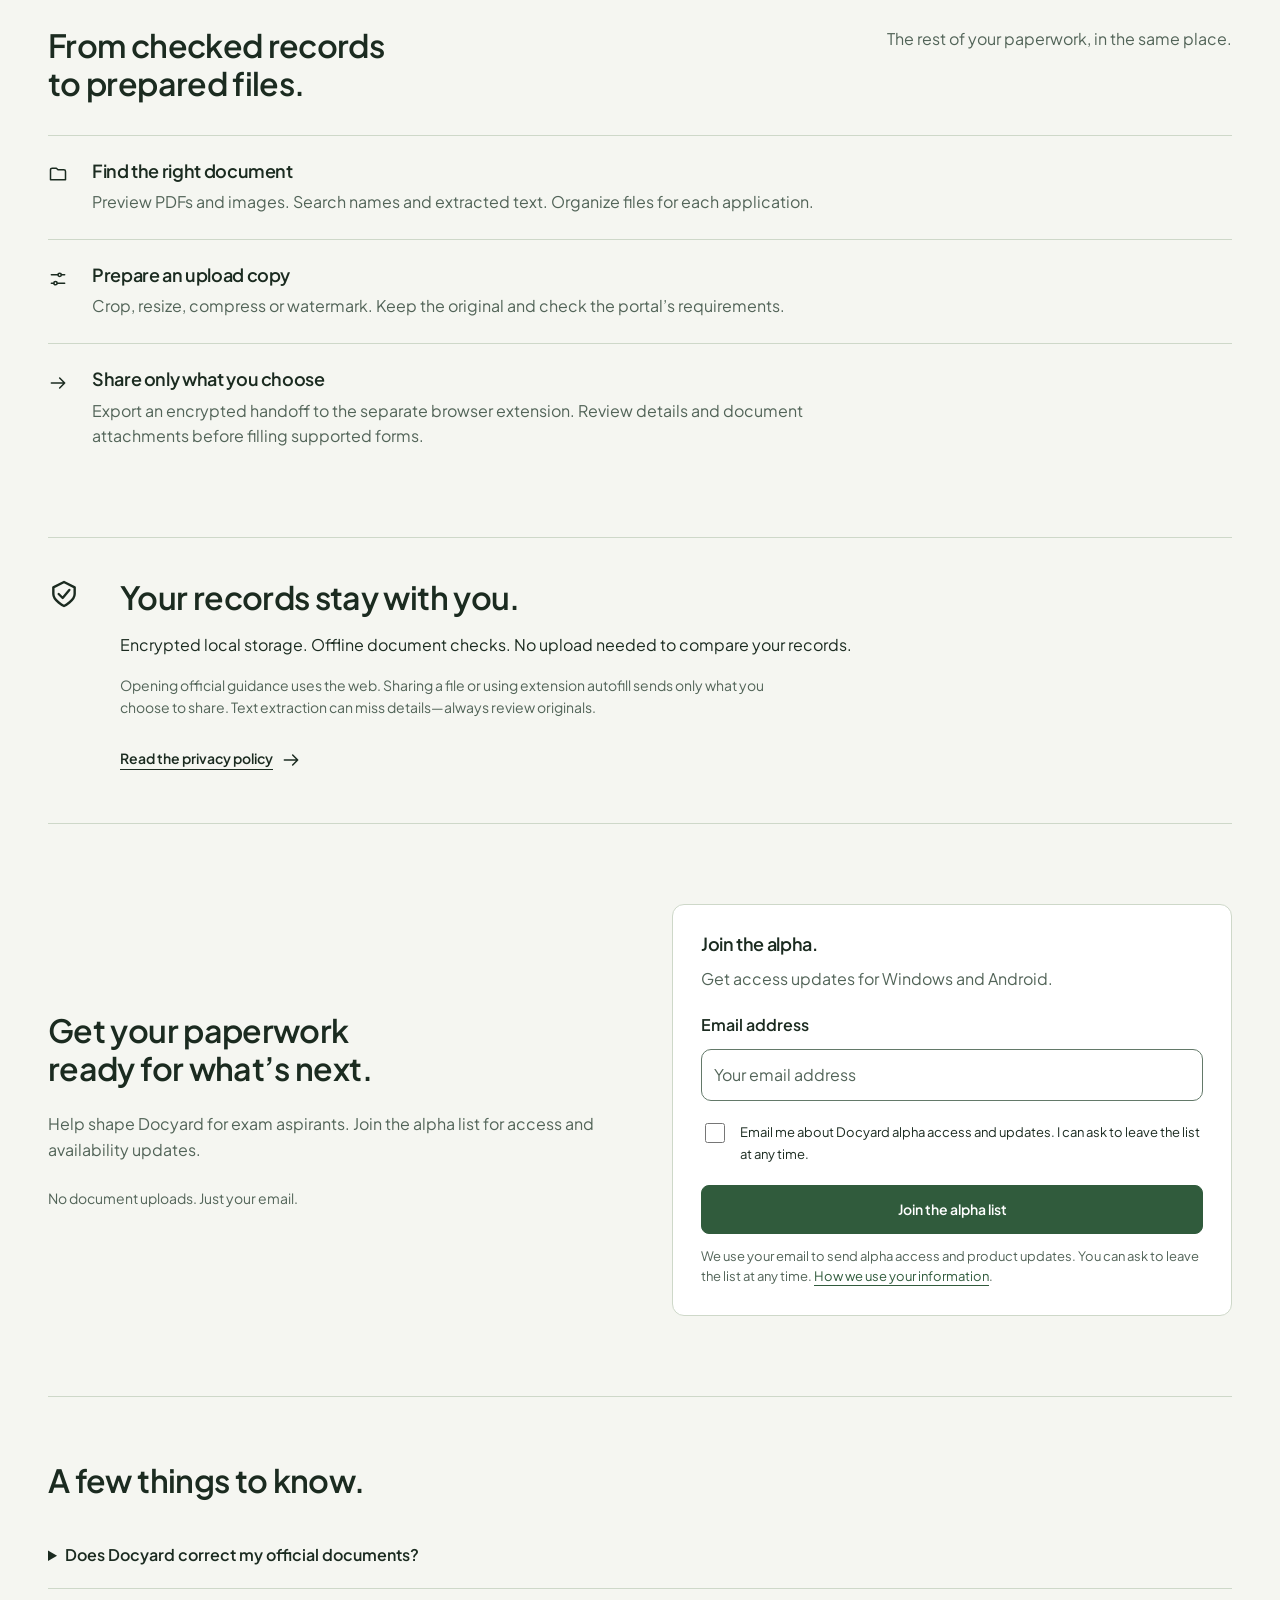
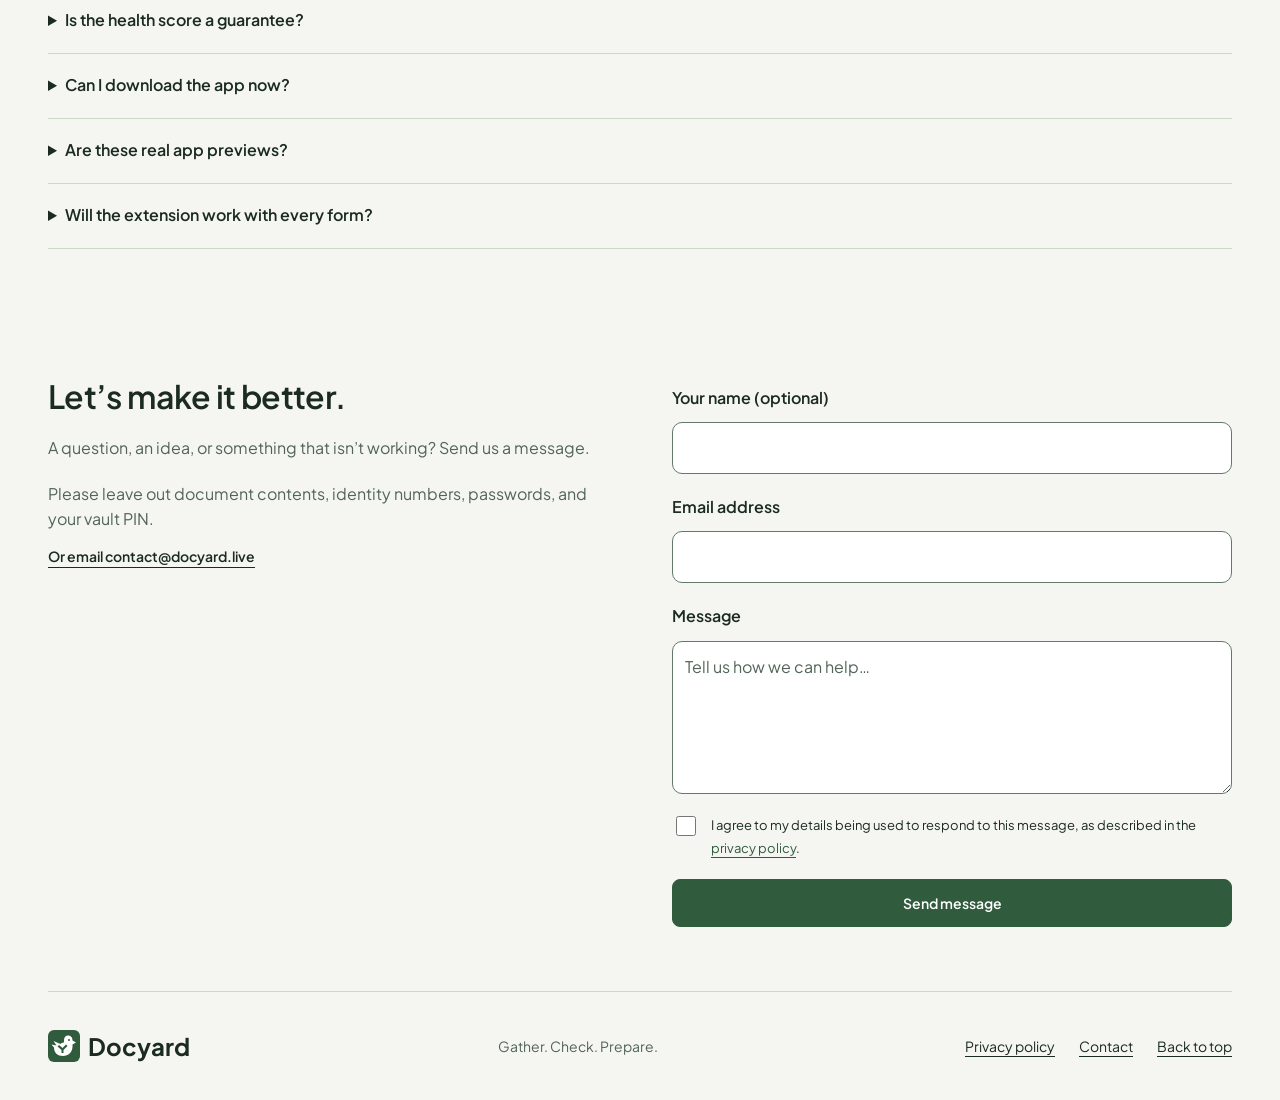
==== commit 1444940d: "Update index.html" ====
--- a/index.html
+++ b/index.html
@@ -18,7 +18,7 @@
 <a class="skip-link" href="#main">Skip to content</a><div class="reading-progress" aria-hidden="true"></div>
 <header class="site-header wrap"><a class="brand" href="#main" aria-label="Docyard home"><img src="assets/docyard-mark.svg" width="32" height="32" alt="">Docyard</a><nav aria-label="Main navigation"><a href="#how-it-works">Why Docyard</a><a href="#tour">Try the app</a><button class="theme-toggle" id="theme-toggle" aria-label="Switch to dark theme"><span data-icon="moon"></span></button><a class="button button-primary" href="#alpha">Join the alpha</a></nav></header>
 <main id="main">
-<section class="hero wrap" aria-labelledby="hero-title"><div class="hero-copy"><h1 id="hero-title">Your documents should<br><span>tell the same story.</span></h1><p>A name on your Aadhaar. A different spelling on your marksheet. Find the differences <strong>before you fill the form.</strong></p><p>Docyard checks your records privately, on your device—then helps you prepare the files you need.</p><div class="hero-action"><a class="button button-primary" href="#alpha">Join the alpha <span data-icon="arrow-right"></span></a><a class="text-link" href="#tour">See the health check <span data-icon="activity"></span></a></div><p class="availability">For Windows & Android · Alpha access updates</p></div>
+<section class="hero wrap" aria-labelledby="hero-title"><div class="hero-copy"><h1 id="hero-title">Your documents should <br><span>tell the same story.</span></h1><p>A name on your Aadhaar. A different spelling on your marksheet. Find the differences <strong>before you fill the form.</strong></p><p>Docyard checks your records privately, on your device—then helps you prepare the files you need.</p><div class="hero-action"><a class="button button-primary" href="#alpha">Join the alpha <span data-icon="arrow-right"></span></a><a class="text-link" href="#tour">See the health check <span data-icon="activity"></span></a></div><p class="availability">For Windows & Android · Alpha access updates</p></div>
 <div class="comparison" aria-label="Illustrative document comparison"><div class="comparison-heading"><span data-icon="activity"></span><h2>One person. Two different names.</h2></div><dl><div><dt>Aadhaar</dt><dd>Ajay <mark>Ashish</mark> Singh</dd></div><div><dt>Class 10 marksheet</dt><dd>Ajay <mark>A</mark> Singh</dd></div></dl><div class="finding"><span data-icon="activity"></span><div><strong>A difference worth reviewing.</strong><p>Compare the originals. Decide what needs correcting.</p></div></div><p class="sample-label">Illustrative example · Not a real identity record</p></div>
 </section>
 <section class="promise-strip wrap" aria-label="Core benefits"><p><span data-icon="activity"></span>Compare across documents</p><p><span data-icon="shield-check"></span>Check offline, on your device</p><p><span data-icon="folder"></span>Keep originals intact</p></section>
@@ -66,4 +66,4 @@
         <button class="button button-primary" type="submit">Send message</button><p class="form-status" role="status" aria-live="polite"></p>
       </form>
     </section>
-</main><footer class="wrap site-footer"><a class="brand" href="#main"><img src="assets/docyard-mark.svg" width="32" height="32" alt="">Docyard</a><p>Gather. Check. Prepare.</p><nav aria-label="Footer"><a href="privacy-policy/index.html">Privacy policy</a><a href="#contact">Contact</a><a href="#main">Back to top</a></nav></footer></body></html>+</main><footer class="wrap site-footer"><a class="brand" href="#main"><img src="assets/docyard-mark.svg" width="32" height="32" alt="">Docyard</a><p>Gather. Check. Prepare.</p><nav aria-label="Footer"><a href="privacy-policy/index.html">Privacy policy</a><a href="#contact">Contact</a><a href="#main">Back to top</a></nav></footer></body></html>
